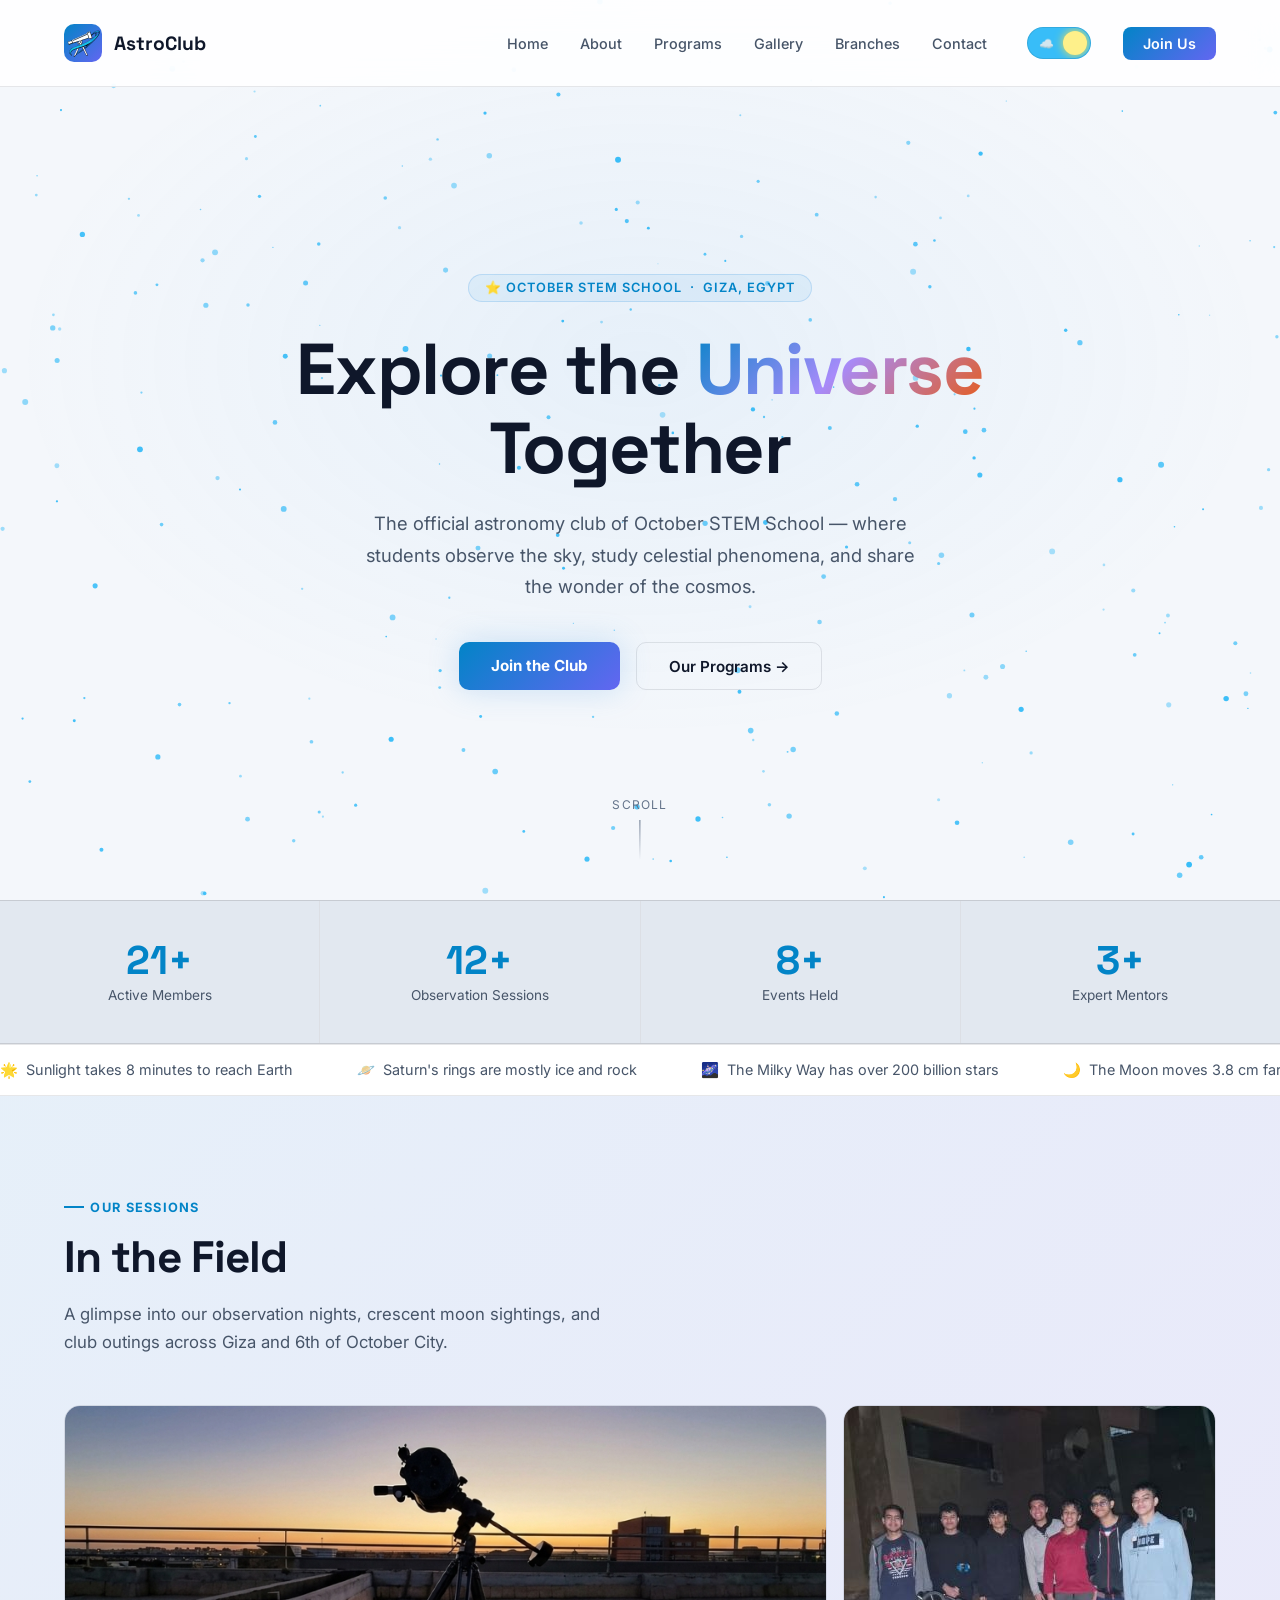
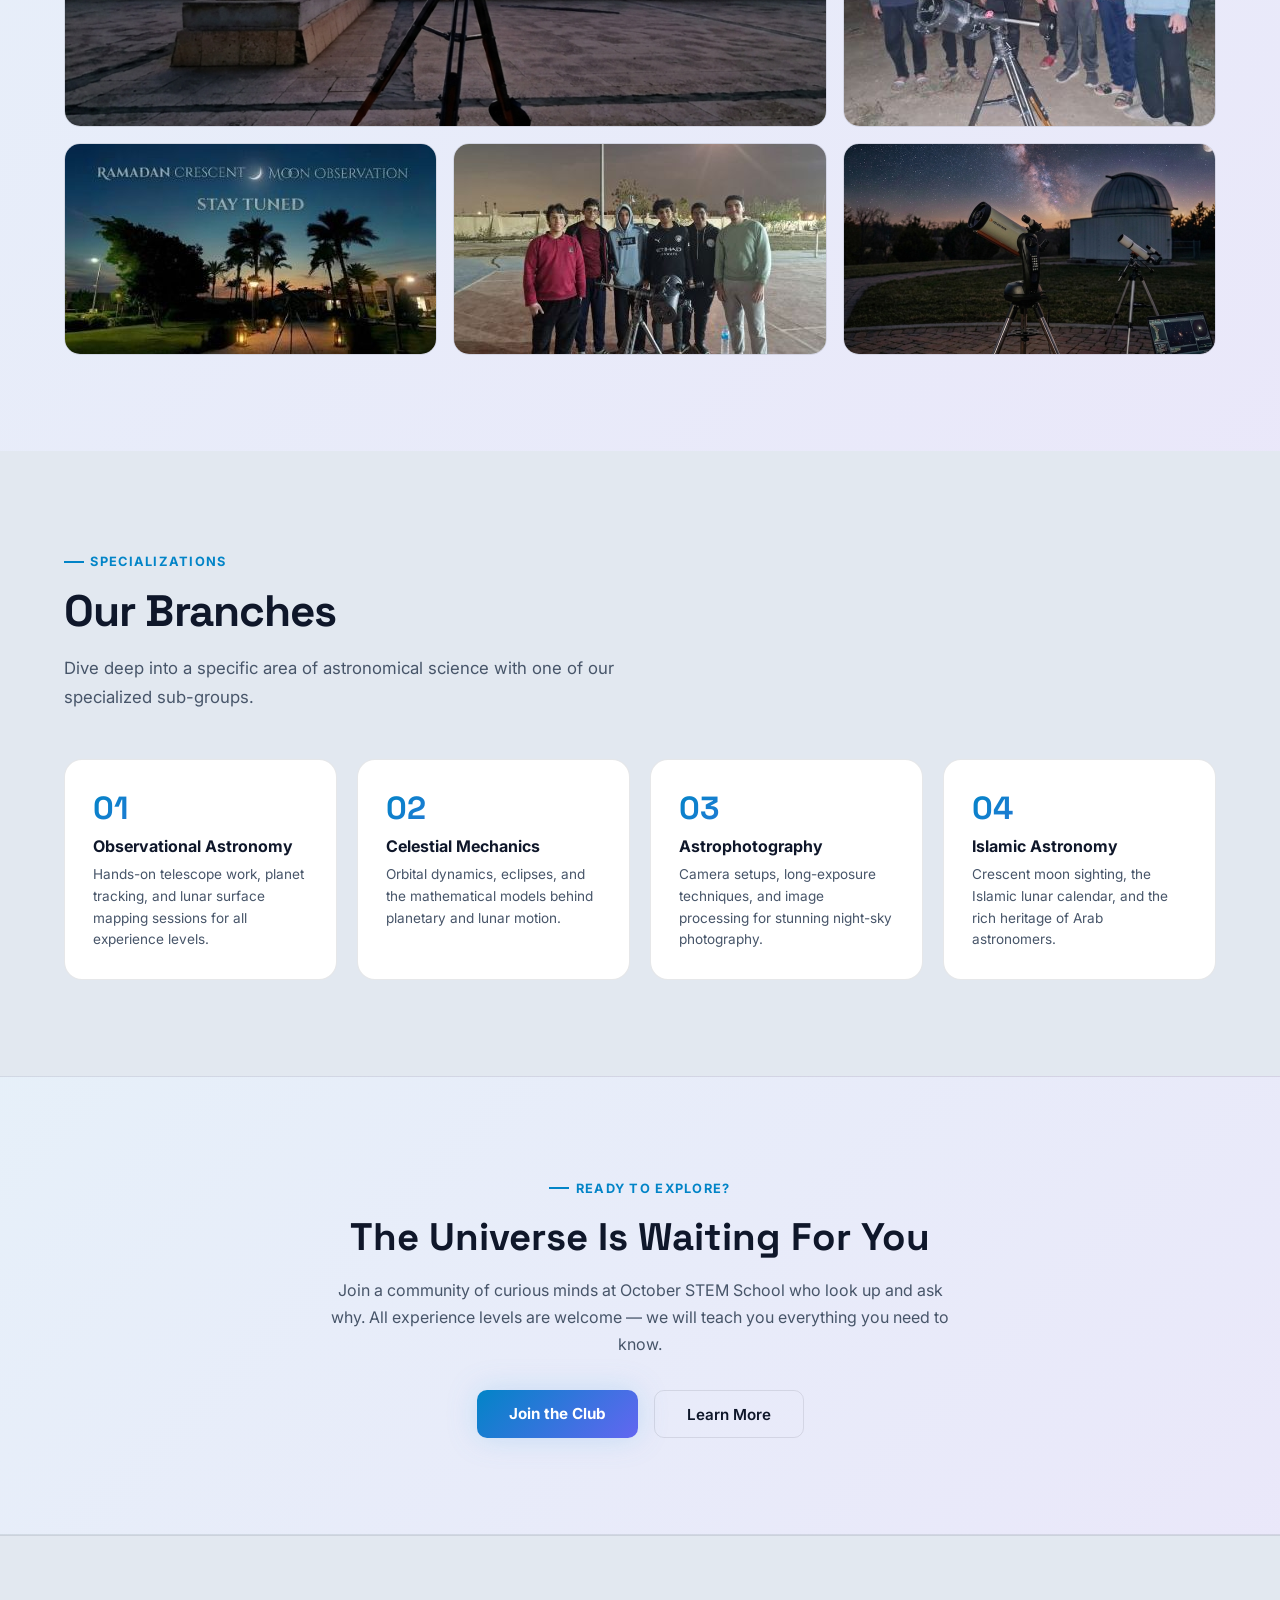
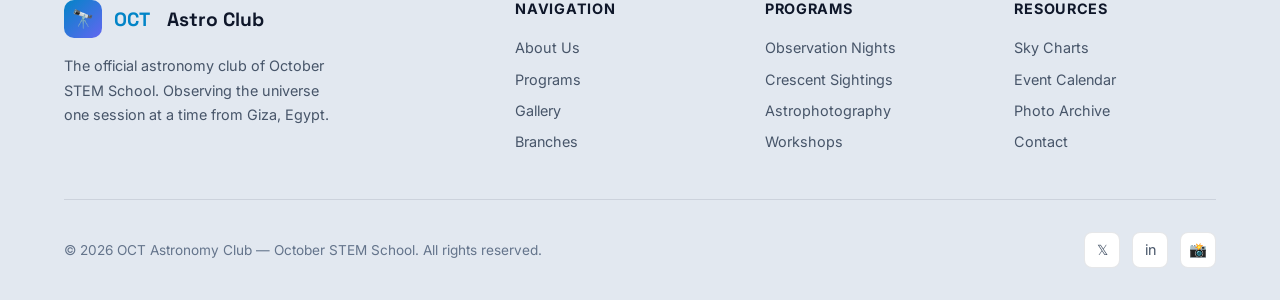
==== index.html @ c8da8f0e "Update index.html" ====
<!doctype html>
<html lang="en">
  <head>
    <link rel="stylesheet" href="css/style.css" />

    <script src="js/theme.js"></script>

    <meta charset="UTF-8" />
    <meta name="viewport" content="width=device-width, initial-scale=1.0" />
    <meta
      name="description"
      content="OCT Astronomy Club – October STEM School"
    />
    <title>OCT Astronomy Club – Home</title>
    <link
      href="https://fonts.googleapis.com/css2?family=Inter:wght@300;400;500;600;700;800;900&family=Space+Grotesk:wght@400;500;600;700&display=swap"
      rel="stylesheet"
    />

    <link rel="stylesheet" href="css/style.css" />
  </head>
  <body>
    <canvas id="stars-bg"></canvas>

    <div id="navbar-placeholder"></div>

    <section class="hero">
      <div class="hero-content">
        <div class="hero-badge">
          ⭐ October STEM School &nbsp;·&nbsp; Giza, Egypt
        </div>
        <h1>
          Explore the <span class="gradient">Universe</span><br />Together
        </h1>
        <p>
          The official astronomy club of October STEM School — where students
          observe the sky, study celestial phenomena, and share the wonder of
          the cosmos.
        </p>
        <div class="hero-btns">
          <a href="contact.html" class="btn-primary">Join the Club</a>
          <a href="" class="btn-secondary">Our Programs →</a>
        </div>
      </div>
      <div class="hero-scroll">Scroll</div>
    </section>

    <div class="stats">
      <div class="stat">
        <div class="stat-num" id="s1">0+</div>
        <div class="stat-label">Active Members</div>
      </div>
      <div class="stat">
        <div class="stat-num" id="s2">0+</div>
        <div class="stat-label">Observation Sessions</div>
      </div>
      <div class="stat">
        <div class="stat-num" id="s3">0+</div>
        <div class="stat-label">Events Held</div>
      </div>
      <div class="stat">
        <div class="stat-num" id="s4">0+</div>
        <div class="stat-label">Expert Mentors</div>
      </div>
    </div>

    <div class="ticker-wrap">
      <div class="ticker-inner">
        <div class="ticker-item">
          <span>🌟</span>Sunlight takes 8 minutes to reach Earth
        </div>
        <div class="ticker-item">
          <span>🪐</span>Saturn's rings are mostly ice and rock
        </div>
        <div class="ticker-item">
          <span>🌌</span>The Milky Way has over 200 billion stars
        </div>
        <div class="ticker-item">
          <span>🌙</span>The Moon moves 3.8 cm farther away each year
        </div>
        <div class="ticker-item">
          <span>⭐</span>A neutron star can spin 600 times per second
        </div>
        <div class="ticker-item">
          <span>🔭</span>The observable universe spans 93 billion light-years
        </div>
        <div class="ticker-item">
          <span>☀️</span>The Sun is 99.86% of the solar system's mass
        </div>
        <div class="ticker-item">
          <span>🌟</span>Sunlight takes 8 minutes to reach Earth
        </div>
        <div class="ticker-item">
          <span>🪐</span>Saturn's rings are mostly ice and rock
        </div>
        <div class="ticker-item">
          <span>🌌</span>The Milky Way has over 200 billion stars
        </div>
        <div class="ticker-item">
          <span>🌙</span>The Moon moves 3.8 cm farther away each year
        </div>
        <div class="ticker-item">
          <span>⭐</span>A neutron star can spin 600 times per second
        </div>
        <div class="ticker-item">
          <span>🔭</span>The observable universe spans 93 billion light-years
        </div>
        <div class="ticker-item">
          <span>☀️</span>The Sun is 99.86% of the solar system's mass
        </div>
      </div>
    </div>

    <section id="gallery">
      <div style="max-width: 1200px; margin: 0 auto 3rem">
        <div class="section-tag">Our Sessions</div>
        <h2 class="section-title">In the Field</h2>
        <p class="section-subtitle">
          A glimpse into our observation nights, crescent moon sightings, and
          club outings across Giza and 6th of October City.
        </p>
      </div>
      <div class="gallery-grid">
        <div class="gallery-item">
          <div
            class="g-img"
            style="background: linear-gradient(135deg, #0a1528, #111e33)"
          >
            <img src="images/sunset.png" alt="" />
          </div>
          <div class="g-overlay">
            <span>📍 Rooftop Observation Session at Sunset</span>
          </div>
        </div>
        <div class="gallery-item">
          <div
            class="g-img"
            style="background: linear-gradient(135deg, #111e33, #1a0a2e)"
          >
            <img src="images/Field session.jpg" alt="" />
          </div>
          <div class="g-overlay">
            <span>📍 Open-Field Telescope Session</span>
          </div>
        </div>
        <div class="gallery-item">
          <div
            class="g-img"
            style="background: linear-gradient(135deg, #0a1528, #0d2044)"
          >
            <img src="images/ramadan.jpg" alt="" />
          </div>
          <div class="g-overlay">
            <span>🌙 Ramadan Crescent Moon Sighting</span>
          </div>
        </div>
        <div class="gallery-item">
          <div
            class="g-img"
            style="background: linear-gradient(135deg, #111e33, #0a1528)"
          >
            <img src="images/Astro session.jpg" alt="" />
          </div>
          <div class="g-overlay">
            <span>👥 Club Members Night Session</span>
          </div>
        </div>
        <div class="gallery-item">
          <div
            class="g-img"
            style="background: linear-gradient(135deg, #1a0a2e, #0a1528)"
          >
            <img src="images/stargazing.png" alt="" />
          </div>
          <div class="g-overlay"><span>⭐ Late Night Stargazing</span></div>
        </div>
      </div>
    </section>

    <section id="branches" class="branches-bg">
      <div style="max-width: 1200px; margin: 0 auto 0">
        <div class="section-tag">Specializations</div>
        <h2 class="section-title">Our Branches</h2>
        <p class="section-subtitle">
          Dive deep into a specific area of astronomical science with one of our
          specialized sub-groups.
        </p>
      </div>
      <div class="branches-grid">
        <div class="branch-card">
          <div class="branch-num">01</div>
          <h3>Observational Astronomy</h3>
          <p>
            Hands-on telescope work, planet tracking, and lunar surface mapping
            sessions for all experience levels.
          </p>
        </div>
        <div class="branch-card">
          <div class="branch-num">02</div>
          <h3>Celestial Mechanics</h3>
          <p>
            Orbital dynamics, eclipses, and the mathematical models behind
            planetary and lunar motion.
          </p>
        </div>
        <div class="branch-card">
          <div class="branch-num">03</div>
          <h3>Astrophotography</h3>
          <p>
            Camera setups, long-exposure techniques, and image processing for
            stunning night-sky photography.
          </p>
        </div>
        <div class="branch-card">
          <div class="branch-num">04</div>
          <h3>Islamic Astronomy</h3>
          <p>
            Crescent moon sighting, the Islamic lunar calendar, and the rich
            heritage of Arab astronomers.
          </p>
        </div>
      </div>
    </section>

    <section class="cta-section">
      <div class="cta-inner">
        <div class="section-tag" style="justify-content: center">
          Ready to Explore?
        </div>
        <h2>The Universe Is Waiting For You</h2>
        <p>
          Join a community of curious minds at October STEM School who look up
          and ask why. All experience levels are welcome — we will teach you
          everything you need to know.
        </p>
        <div class="cta-btns">
          <a href="contact.html" class="btn-primary">Join the Club</a>
          <a href="about.html" class="btn-secondary">Learn More</a>
        </div>
      </div>
    </section>

    <div id="footer-placeholder"></div>

    <script src="js/components.js"></script>
    <script src="js/main.js"></script>
  </body>
</html>
---- css/style.css ----
/* --- THEME VARIABLES --- */
:root {
  --bg: #050a14;
  --bg2: #080f1e;
  --surface: #0d1829;
  --surface2: #111e33;
  --border: rgba(99, 179, 237, 0.12);
  --accent: #4fa3e8;
  --accent2: #7c3aed;
  --accent3: #f59e0b;
  --text: #e2e8f0;
  --text-muted: #8aadcc;
  --text-dim: #4a6fa5;
  --glow: rgba(79, 163, 232, 0.15);

  /* Added these two missing variables */
  --nav-bg: rgba(5, 10, 20, 0.8);
  --star-color: 200, 220, 255;
}

[data-theme="light"] {
  --bg: #f4f7fb;
  --bg2: #e2e8f0;
  --surface: #ffffff;
  --surface2: #f8fafc;
  --border: rgba(15, 23, 42, 0.1);

  --accent: #0284c7;
  --accent2: #6366f1;
  --accent3: #ea580c;

  --text: #0f172a;
  --text-muted: #475569;
  --text-dim: #64748b;
  --glow: rgba(2, 132, 199, 0.12);

  /* Light mode nav background and glowing blue particles */
  --nav-bg: rgba(255, 255, 255, 0.85);
  --star-color: 56, 189, 248;
}

/* Ensure smooth transitions */
body,
nav,
footer,
.stat,
.program-card,
.branch-card,
.ticker-wrap,
.contact-form,
input,
textarea,
select {
  transition:
    background-color 0.3s ease,
    border-color 0.3s ease,
    color 0.3s ease,
    box-shadow 0.3s ease;
}

/* Fix the navbar to use the new variable */

body,
nav,
footer,
.stat,
.program-card,
.branch-card,
.ticker-wrap,
.contact-form,
input,
textarea,
select {
  transition:
    background-color 0.3s ease,
    border-color 0.3s ease,
    color 0.3s ease,
    box-shadow 0.3s ease;
}
*,
*::before,
*::after {
  box-sizing: border-box;
  margin: 0;
  padding: 0;
}
html {
  scroll-behavior: smooth;
}
body {
  font-family: "Inter", sans-serif;
  background: var(--bg);
  color: var(--text);
  overflow-x: hidden;
}
#stars-bg {
  position: fixed;
  inset: 0;
  z-index: 0;
  pointer-events: none;
}
/* --- NAVBAR --- */
nav {
  position: fixed;
  top: 0;
  left: 0;
  right: 0;
  z-index: 100;
  display: flex;
  align-items: center;
  justify-content: space-between;
  /* Larger initial padding */
  padding: 1.5rem 5%;
  background: var(--nav-bg);
  backdrop-filter: blur(20px);
  border-bottom: 1px solid var(--border);
  /* Smooth transition for the shrinking effect */
  transition:
    padding 0.4s cubic-bezier(0.4, 0, 0.2, 1),
    background-color 0.4s ease,
    border-color 0.4s ease;
}

/* The state when user scrolls down */
nav.nav-scrolled {
  /* Smaller padding */
  padding: 0.6rem 5%;
  /* Optional: Adds a slight shadow to separate it from content */
  box-shadow: 0 4px 20px rgba(0, 0, 0, 0.05);
}

/* Add a transition to the logo so it scales smoothly too */
nav .logo {
  transition: transform 0.4s ease;
  transform-origin: left center;
}

/* Shrink the logo slightly when scrolled */
nav.nav-scrolled .logo {
  transform: scale(0.9);
}
.logo {
  display: flex;
  align-items: center;
  gap: 0.75rem;
  font-family: "Space Grotesk", sans-serif;
  font-size: 1.2rem;
  font-weight: 700;
  color: var(--text);
  text-decoration: none;
}
.logo-icon {
  width: 38px;
  height: 38px;
  background: linear-gradient(135deg, var(--accent), var(--accent2));
  border-radius: 10px;
  display: flex;
  align-items: center;
  justify-content: center;
  font-size: 1.1rem;
}
.logo em {
  color: var(--accent);
  font-style: normal;
}
.nav-links {
  display: flex;
  align-items: center;
  gap: 2rem;
  list-style: none;
}
.nav-links a {
  color: var(--text-muted);
  text-decoration: none;
  font-size: 0.9rem;
  font-weight: 500;
  transition: color 0.2s;
}
.nav-links a:hover {
  color: var(--accent);
}
.nav-cta {
  background: linear-gradient(135deg, var(--accent), var(--accent2));
  color: #fff !important;
  padding: 0.5rem 1.25rem;
  border-radius: 8px;
  font-weight: 600 !important;
}
.hero {
  position: relative;
  z-index: 1;
  min-height: 100vh;
  display: flex;
  align-items: center;
  justify-content: center;
  text-align: center;
  padding: 8rem 5% 4rem;
  overflow: hidden;
}
.hero::before {
  content: "";
  position: absolute;
  inset: 0;
  background: radial-gradient(
    ellipse 70% 60% at 50% 40%,
    rgba(79, 163, 232, 0.08) 0%,
    transparent 70%
  );
  pointer-events: none;
}
.hero-content {
  max-width: 820px;
  position: relative;
  z-index: 2;
}
.hero-badge {
  display: inline-flex;
  align-items: center;
  gap: 0.5rem;
  background: rgba(79, 163, 232, 0.1);
  border: 1px solid rgba(79, 163, 232, 0.25);
  color: var(--accent);
  border-radius: 100px;
  padding: 0.35rem 1rem;
  font-size: 0.8rem;
  font-weight: 600;
  letter-spacing: 0.08em;
  text-transform: uppercase;
  margin-bottom: 1.75rem;
}
.hero h1 {
  font-family: "Space Grotesk", sans-serif;
  font-size: clamp(2.4rem, 6vw, 4.5rem);
  font-weight: 800;
  line-height: 1.1;
  letter-spacing: -0.02em;
  margin-bottom: 1.25rem;
}
.hero h1 .gradient {
  background: linear-gradient(135deg, var(--accent), #a78bfa, var(--accent3));
  -webkit-background-clip: text;
  -webkit-text-fill-color: transparent;
  background-clip: text;
}
.hero p {
  color: var(--text-muted);
  font-size: 1.15rem;
  line-height: 1.7;
  max-width: 580px;
  margin: 0 auto 2.5rem;
}
.hero-btns {
  display: flex;
  gap: 1rem;
  justify-content: center;
  flex-wrap: wrap;
}
.btn-primary {
  background: linear-gradient(135deg, var(--accent), var(--accent2));
  color: #fff;
  padding: 0.85rem 2rem;
  border-radius: 10px;
  font-weight: 700;
  font-size: 0.95rem;
  text-decoration: none;
  border: none;
  cursor: pointer;
  transition:
    transform 0.2s,
    box-shadow 0.2s;
  box-shadow: 0 0 30px rgba(79, 163, 232, 0.25);
}
.btn-primary:hover {
  transform: translateY(-2px);
  box-shadow: 0 0 40px rgba(79, 163, 232, 0.4);
}
.btn-secondary {
  background: transparent;
  border: 1px solid var(--border);
  color: var(--text);
  padding: 0.85rem 2rem;
  border-radius: 10px;
  font-weight: 600;
  font-size: 0.95rem;
  text-decoration: none;
  transition:
    border-color 0.2s,
    background 0.2s;
}
.btn-secondary:hover {
  border-color: var(--accent);
  background: var(--glow);
}
.hero-scroll {
  position: absolute;
  bottom: 2.5rem;
  left: 50%;
  transform: translateX(-50%);
  display: flex;
  flex-direction: column;
  align-items: center;
  gap: 0.5rem;
  color: var(--text-dim);
  font-size: 0.75rem;
  letter-spacing: 0.1em;
  text-transform: uppercase;
  animation: bounce 2s infinite;
}
.hero-scroll::after {
  content: "";
  display: block;
  width: 1px;
  height: 40px;
  background: linear-gradient(to bottom, var(--text-dim), transparent);
}
@keyframes bounce {
  0%,
  100% {
    transform: translateX(-50%) translateY(0);
  }
  50% {
    transform: translateX(-50%) translateY(6px);
  }
}
.stats {
  position: relative;
  z-index: 1;
  display: grid;
  grid-template-columns: repeat(4, 1fr);
  gap: 1px;
  background: var(--border);
  border-top: 1px solid var(--border);
  border-bottom: 1px solid var(--border);
}
.stat {
  background: var(--bg2);
  padding: 2.5rem 2rem;
  text-align: center;
}
.stat-num {
  font-family: "Space Grotesk", sans-serif;
  font-size: 2.5rem;
  font-weight: 800;
  color: var(--accent);
  line-height: 1;
}
.stat-label {
  color: var(--text-muted);
  font-size: 0.85rem;
  margin-top: 0.4rem;
}
section {
  position: relative;
  z-index: 1;
  padding: 6rem 5%;
}
.section-tag {
  display: inline-flex;
  align-items: center;
  gap: 0.4rem;
  color: var(--accent);
  font-size: 0.8rem;
  font-weight: 700;
  letter-spacing: 0.1em;
  text-transform: uppercase;
  margin-bottom: 1rem;
}
.section-tag::before {
  content: "";
  display: block;
  width: 20px;
  height: 2px;
  background: var(--accent);
}
h2.section-title {
  font-family: "Space Grotesk", sans-serif;
  font-size: clamp(1.8rem, 3.5vw, 2.75rem);
  font-weight: 800;
  letter-spacing: -0.02em;
  line-height: 1.2;
  margin-bottom: 1rem;
}
.section-subtitle {
  color: var(--text-muted);
  font-size: 1.05rem;
  line-height: 1.7;
  max-width: 560px;
}
.about-grid {
  display: grid;
  grid-template-columns: 1fr 1fr;
  gap: 4rem;
  align-items: center;
  max-width: 1200px;
  margin: 3rem auto 0;
}
.about-imgs {
  display: grid;
  grid-template-columns: 1fr 1fr;
  gap: 1rem;
}
.aimg {
  border-radius: 16px;
  overflow: hidden;
  border: 1px solid var(--border);
  display: flex;
  align-items: center;
  justify-content: center;
  flex-direction: column;
  gap: 0.75rem;
  background: var(--surface);
}
.aimg.tall {
  grid-column: 1/3;
  height: 220px;
}
.aimg.short {
  height: 150px;
}
.aimg span {
  font-size: 2.5rem;
}
.aimg p {
  color: var(--accent);
  font-size: 0.75rem;
  font-weight: 700;
  letter-spacing: 0.08em;
  text-transform: uppercase;
}
.about-text p {
  color: var(--text-muted);
  line-height: 1.8;
  margin-bottom: 1.5rem;
  font-size: 1rem;
}
.feature-list {
  list-style: none;
  display: flex;
  flex-direction: column;
  gap: 0.85rem;
  margin-bottom: 2rem;
}
.feature-list li {
  display: flex;
  align-items: flex-start;
  gap: 0.75rem;
  color: var(--text);
  font-size: 0.95rem;
}
.feature-list li::before {
  content: "✦";
  color: var(--accent);
  font-size: 0.7rem;
  margin-top: 0.3rem;
  flex-shrink: 0;
}
.programs-bg {
  background: var(--bg2);
}
.programs-grid {
  display: grid;
  grid-template-columns: repeat(3, 1fr);
  gap: 1.5rem;
  max-width: 1200px;
  margin: 3rem auto 0;
}
.program-card {
  background: var(--surface);
  border: 1px solid var(--border);
  border-radius: 20px;
  padding: 2rem;
  position: relative;
  overflow: hidden;
  transition:
    transform 0.25s,
    box-shadow 0.25s,
    border-color 0.25s;
}
.program-card::before {
  content: "";
  position: absolute;
  top: 0;
  left: 0;
  right: 0;
  height: 3px;
  background: var(--card-accent, linear-gradient(90deg, #4fa3e8, #7c3aed));
}
.program-card:hover {
  transform: translateY(-6px);
  box-shadow: 0 20px 60px rgba(0, 0, 0, 0.4);
  border-color: rgba(79, 163, 232, 0.3);
}
.program-icon {
  width: 52px;
  height: 52px;
  border-radius: 14px;
  background: var(--icon-bg, rgba(79, 163, 232, 0.1));
  display: flex;
  align-items: center;
  justify-content: center;
  font-size: 1.5rem;
  margin-bottom: 1.5rem;
}
.program-card h3 {
  font-family: "Space Grotesk", sans-serif;
  font-size: 1.2rem;
  font-weight: 700;
  margin-bottom: 0.75rem;
}
.program-card p {
  color: var(--text-muted);
  font-size: 0.9rem;
  line-height: 1.7;
  margin-bottom: 1.5rem;
}
.program-tags {
  display: flex;
  flex-wrap: wrap;
  gap: 0.5rem;
}
.tag {
  background: rgba(79, 163, 232, 0.08);
  border: 1px solid rgba(79, 163, 232, 0.15);
  color: var(--accent);
  padding: 0.25rem 0.7rem;
  border-radius: 100px;
  font-size: 0.75rem;
  font-weight: 600;
}
.ticker-wrap {
  background: var(--surface);
  border-top: 1px solid var(--border);
  border-bottom: 1px solid var(--border);
  padding: 1rem 0;
  overflow: hidden;
  position: relative;
  z-index: 1;
}
.ticker-inner {
  display: flex;
  gap: 4rem;
  white-space: nowrap;
  animation: ticker 35s linear infinite;
}
.ticker-item {
  color: var(--text-muted);
  font-size: 0.9rem;
}
.ticker-item span {
  color: var(--accent);
  font-weight: 600;
  margin-right: 0.5rem;
}
@keyframes ticker {
  from {
    transform: translateX(0);
  }
  to {
    transform: translateX(-50%);
  }
}
#gallery {
  background: linear-gradient(
    135deg,
    rgba(79, 163, 232, 0.08),
    rgba(124, 58, 237, 0.08)
  );
}
.gallery-grid {
  display: grid;
  grid-template-columns: repeat(3, 1fr);
  gap: 1rem;
  max-width: 1200px;
  margin: 0 auto;
}
.gallery-item {
  border-radius: 16px;
  overflow: hidden;
  position: relative;
  border: 1px solid var(--border);
  cursor: pointer;
  transition:
    transform 0.25s,
    box-shadow 0.25s;
}
.gallery-item:hover {
  transform: translateY(-4px);
  box-shadow: 0 15px 50px rgba(0, 0, 0, 0.5);
}
.g-img {
  width: 100%;
  display: flex;
  align-items: center;
  justify-content: center;
  flex-direction: column;
  gap: 0.75rem;
  background: var(--surface);
}
.gallery-item:nth-child(1) .g-img {
  height: 320px;
}
.gallery-item:nth-child(1) {
  grid-column: 1/3;
}
.gallery-item:nth-child(2) .g-img {
  height: 320px;
}
.gallery-item:nth-child(3) .g-img,
.gallery-item:nth-child(4) .g-img,
.gallery-item:nth-child(5) .g-img {
  height: 210px;
}
.g-img span {
  font-size: 3rem;
}
.g-img p {
  color: var(--accent);
  font-size: 0.75rem;
  font-weight: 700;
  letter-spacing: 0.08em;
  text-transform: uppercase;
}
.g-overlay {
  position: absolute;
  inset: 0;
  background: linear-gradient(
    to top,
    rgba(5, 10, 20, 0.85) 0%,
    transparent 55%
  );
  opacity: 0;
  transition: opacity 0.3s;
  display: flex;
  align-items: flex-end;
  padding: 1.5rem;
}
.gallery-item:hover .g-overlay {
  opacity: 1;
}
.g-overlay span {
  color: #fff;
  font-weight: 600;
  font-size: 0.9rem;
}
.branches-bg {
  background: var(--bg2);
}
.branches-grid {
  display: grid;
  grid-template-columns: repeat(4, 1fr);
  gap: 1.25rem;
  max-width: 1200px;
  margin: 3rem auto 0;
}
.branch-card {
  background: var(--surface);
  border: 1px solid var(--border);
  border-radius: 18px;
  padding: 1.75rem;
  transition:
    transform 0.25s,
    border-color 0.25s;
  cursor: pointer;
}
.branch-card:hover {
  transform: translateY(-4px);
  border-color: var(--accent);
}
.branch-num {
  font-family: "Space Grotesk", sans-serif;
  font-size: 2rem;
  font-weight: 800;
  background: linear-gradient(135deg, var(--accent), var(--accent2));
  -webkit-background-clip: text;
  -webkit-text-fill-color: transparent;
  background-clip: text;
  margin-bottom: 0.5rem;
}
.branch-card h3 {
  font-size: 1rem;
  font-weight: 700;
  margin-bottom: 0.5rem;
}
.branch-card p {
  color: var(--text-muted);
  font-size: 0.85rem;
  line-height: 1.6;
}
.cta-section {
  background: linear-gradient(
    135deg,
    rgba(79, 163, 232, 0.08),
    rgba(124, 58, 237, 0.08)
  );
  border-top: 1px solid var(--border);
  border-bottom: 1px solid var(--border);
  text-align: center;
}
.cta-inner {
  max-width: 640px;
  margin: 0 auto;
}
.cta-section h2 {
  font-family: "Space Grotesk", sans-serif;
  font-size: clamp(1.8rem, 3vw, 2.5rem);
  font-weight: 800;
  margin-bottom: 1rem;
}
.cta-section p {
  color: var(--text-muted);
  line-height: 1.7;
  margin-bottom: 2rem;
}
.cta-btns {
  display: flex;
  gap: 1rem;
  justify-content: center;
  flex-wrap: wrap;
}
.contact-grid {
  display: grid;
  grid-template-columns: 1fr 1fr;
  gap: 4rem;
  max-width: 1200px;
  margin: 3rem auto 0;
  align-items: start;
}
.contact-info h3 {
  font-family: "Space Grotesk", sans-serif;
  font-size: 1.4rem;
  font-weight: 700;
  margin-bottom: 1.5rem;
}
.contact-item {
  display: flex;
  align-items: flex-start;
  gap: 1rem;
  margin-bottom: 1.5rem;
}
.contact-icon {
  width: 44px;
  height: 44px;
  flex-shrink: 0;
  background: rgba(79, 163, 232, 0.1);
  border: 1px solid rgba(79, 163, 232, 0.2);
  border-radius: 12px;
  display: flex;
  align-items: center;
  justify-content: center;
  font-size: 1.1rem;
}
.contact-item p {
  color: var(--text-muted);
  font-size: 0.9rem;
  line-height: 1.6;
}
.contact-item strong {
  color: var(--text);
  display: block;
  margin-bottom: 0.2rem;
}
.contact-form {
  background: var(--surface);
  border: 1px solid var(--border);
  border-radius: 20px;
  padding: 2.5rem;
}
.form-group {
  margin-bottom: 1.25rem;
}
.form-group label {
  display: block;
  font-size: 0.85rem;
  font-weight: 600;
  color: var(--text-muted);
  margin-bottom: 0.5rem;
}
.form-group input,
.form-group textarea,
.form-group select {
  width: 100%;
  background: var(--bg2);
  border: 1px solid var(--border);
  border-radius: 10px;
  padding: 0.75rem 1rem;
  color: var(--text);
  font-family: "Inter", sans-serif;
  font-size: 0.9rem;
  transition:
    border-color 0.2s,
    box-shadow 0.2s;
  outline: none;
}
.form-group input:focus,
.form-group textarea:focus,
.form-group select:focus {
  border-color: var(--accent);
  box-shadow: 0 0 0 3px rgba(79, 163, 232, 0.1);
}
.form-group textarea {
  resize: vertical;
  min-height: 120px;
}
.form-row {
  display: grid;
  grid-template-columns: 1fr 1fr;
  gap: 1rem;
}
footer {
  background: var(--bg2);
  border-top: 1px solid var(--border);
  padding: 4rem 5% 2rem;
  position: relative;
  z-index: 1;
}
.footer-grid {
  display: grid;
  grid-template-columns: 2fr 1fr 1fr 1fr;
  gap: 3rem;
  max-width: 1200px;
  margin: 0 auto 3rem;
}
.footer-brand p {
  color: var(--text-muted);
  font-size: 0.9rem;
  line-height: 1.7;
  margin-top: 1rem;
  max-width: 280px;
}
.footer-col h4 {
  font-weight: 700;
  font-size: 0.9rem;
  letter-spacing: 0.05em;
  text-transform: uppercase;
  margin-bottom: 1.25rem;
  color: var(--text);
}
.footer-col ul {
  list-style: none;
  display: flex;
  flex-direction: column;
  gap: 0.7rem;
}
.footer-col ul a {
  color: var(--text-muted);
  text-decoration: none;
  font-size: 0.9rem;
  transition: color 0.2s;
}
.footer-col ul a:hover {
  color: var(--accent);
}
.footer-bottom {
  max-width: 1200px;
  margin: 0 auto;
  border-top: 1px solid var(--border);
  padding-top: 2rem;
  display: flex;
  justify-content: space-between;
  align-items: center;
  color: var(--text-dim);
  font-size: 0.85rem;
}
.social-links {
  display: flex;
  gap: 0.75rem;
}
.social-link {
  width: 36px;
  height: 36px;
  border-radius: 8px;
  background: var(--surface);
  border: 1px solid var(--border);
  display: flex;
  align-items: center;
  justify-content: center;
  font-size: 0.9rem;
  text-decoration: none;
  color: var(--text-muted);
  transition:
    border-color 0.2s,
    color 0.2s;
}
.social-link:hover {
  border-color: var(--accent);
  color: var(--accent);
}
@media (max-width: 1024px) {
  .programs-grid {
    grid-template-columns: 1fr 1fr;
  }
  .branches-grid {
    grid-template-columns: 1fr 1fr;
  }
  .footer-grid {
    grid-template-columns: 1fr 1fr;
  }
}
@media (max-width: 768px) {
  .stats {
    grid-template-columns: 1fr 1fr;
  }
  .about-grid {
    grid-template-columns: 1fr;
  }
  .programs-grid {
    grid-template-columns: 1fr;
  }
  .gallery-item:nth-child(1) {
    grid-column: 1;
  }
  .gallery-grid {
    grid-template-columns: 1fr 1fr;
  }
  .branches-grid {
    grid-template-columns: 1fr 1fr;
  }
  .contact-grid {
    grid-template-columns: 1fr;
  }
  .footer-grid {
    grid-template-columns: 1fr;
  }
  .footer-bottom {
    flex-direction: column;
    gap: 1rem;
  }
  .nav-links {
    display: none;
  }
}
/* --- ASTRONOMY THEME SLIDER --- */
.astro-switch {
  position: relative;
  display: inline-block;
  width: 64px;
  height: 32px;
  margin-left: 0.5rem;
}

/* Hide the default checkbox */
.astro-switch input {
  opacity: 0;
  width: 0;
  height: 0;
}

/* The track (Night Sky by default) */
.astro-slider {
  position: absolute;
  cursor: pointer;
  top: 0;
  left: 0;
  right: 0;
  bottom: 0;
  background-color: #0f172a;
  transition: 0.4s cubic-bezier(0.4, 0, 0.2, 1);
  border-radius: 32px;
  border: 1px solid rgba(255, 255, 255, 0.15);
  overflow: hidden;
}

/* The background icons (Stars for night) */
.astro-slider::after {
  content: "✨";
  position: absolute;
  right: 8px;
  top: 50%;
  transform: translateY(-50%);
  font-size: 14px;
  transition: 0.4s;
}

/* The thumb (Crescent Moon by default) */
.astro-slider::before {
  position: absolute;
  content: "";
  height: 24px;
  width: 24px;
  left: 3px;
  bottom: 3px;
  background-color: #e2e8f0;
  transition: 0.4s cubic-bezier(0.4, 0, 0.2, 1);
  border-radius: 50%;
  z-index: 2;
  /* This inset shadow creates the crescent moon effect */
  box-shadow: inset -4px -2px 0px 0px #94a3b8;
}

/* --- LIGHT MODE STATES --- */
/* The track (Day Sky) */
[data-theme="light"] .astro-slider {
  background-color: #38bdf8;
  border-color: rgba(0, 0, 0, 0.1);
}

/* The background icons (Cloud for day) */
[data-theme="light"] .astro-slider::after {
  content: "☁️";
  right: 36px; /* Moves the cloud to the left side */
  font-size: 12px;
  opacity: 0.9;
}

/* The thumb (Sun) */
[data-theme="light"] .astro-slider::before {
  transform: translateX(32px); /* Slide to the right */
  background-color: #fef08a; /* Turn yellow */
  /* Remove the crescent shadow and add a glowing sun effect */
  box-shadow:
    0 0 10px #fde047,
    inset 0 0 0 0 transparent;
}
---- css/style.css ----
/* --- THEME VARIABLES --- */
:root {
  --bg: #050a14;
  --bg2: #080f1e;
  --surface: #0d1829;
  --surface2: #111e33;
  --border: rgba(99, 179, 237, 0.12);
  --accent: #4fa3e8;
  --accent2: #7c3aed;
  --accent3: #f59e0b;
  --text: #e2e8f0;
  --text-muted: #8aadcc;
  --text-dim: #4a6fa5;
  --glow: rgba(79, 163, 232, 0.15);

  /* Added these two missing variables */
  --nav-bg: rgba(5, 10, 20, 0.8);
  --star-color: 200, 220, 255;
}

[data-theme="light"] {
  --bg: #f4f7fb;
  --bg2: #e2e8f0;
  --surface: #ffffff;
  --surface2: #f8fafc;
  --border: rgba(15, 23, 42, 0.1);

  --accent: #0284c7;
  --accent2: #6366f1;
  --accent3: #ea580c;

  --text: #0f172a;
  --text-muted: #475569;
  --text-dim: #64748b;
  --glow: rgba(2, 132, 199, 0.12);

  /* Light mode nav background and glowing blue particles */
  --nav-bg: rgba(255, 255, 255, 0.85);
  --star-color: 56, 189, 248;
}

/* Ensure smooth transitions */
body,
nav,
footer,
.stat,
.program-card,
.branch-card,
.ticker-wrap,
.contact-form,
input,
textarea,
select {
  transition:
    background-color 0.3s ease,
    border-color 0.3s ease,
    color 0.3s ease,
    box-shadow 0.3s ease;
}

/* Fix the navbar to use the new variable */

body,
nav,
footer,
.stat,
.program-card,
.branch-card,
.ticker-wrap,
.contact-form,
input,
textarea,
select {
  transition:
    background-color 0.3s ease,
    border-color 0.3s ease,
    color 0.3s ease,
    box-shadow 0.3s ease;
}
*,
*::before,
*::after {
  box-sizing: border-box;
  margin: 0;
  padding: 0;
}
html {
  scroll-behavior: smooth;
}
body {
  font-family: "Inter", sans-serif;
  background: var(--bg);
  color: var(--text);
  overflow-x: hidden;
}
#stars-bg {
  position: fixed;
  inset: 0;
  z-index: 0;
  pointer-events: none;
}
/* --- NAVBAR --- */
nav {
  position: fixed;
  top: 0;
  left: 0;
  right: 0;
  z-index: 100;
  display: flex;
  align-items: center;
  justify-content: space-between;
  /* Larger initial padding */
  padding: 1.5rem 5%;
  background: var(--nav-bg);
  backdrop-filter: blur(20px);
  border-bottom: 1px solid var(--border);
  /* Smooth transition for the shrinking effect */
  transition:
    padding 0.4s cubic-bezier(0.4, 0, 0.2, 1),
    background-color 0.4s ease,
    border-color 0.4s ease;
}

/* The state when user scrolls down */
nav.nav-scrolled {
  /* Smaller padding */
  padding: 0.6rem 5%;
  /* Optional: Adds a slight shadow to separate it from content */
  box-shadow: 0 4px 20px rgba(0, 0, 0, 0.05);
}

/* Add a transition to the logo so it scales smoothly too */
nav .logo {
  transition: transform 0.4s ease;
  transform-origin: left center;
}

/* Shrink the logo slightly when scrolled */
nav.nav-scrolled .logo {
  transform: scale(0.9);
}
.logo {
  display: flex;
  align-items: center;
  gap: 0.75rem;
  font-family: "Space Grotesk", sans-serif;
  font-size: 1.2rem;
  font-weight: 700;
  color: var(--text);
  text-decoration: none;
}
.logo-icon {
  width: 38px;
  height: 38px;
  background: linear-gradient(135deg, var(--accent), var(--accent2));
  border-radius: 10px;
  display: flex;
  align-items: center;
  justify-content: center;
  font-size: 1.1rem;
}
.logo em {
  color: var(--accent);
  font-style: normal;
}
.nav-links {
  display: flex;
  align-items: center;
  gap: 2rem;
  list-style: none;
}
.nav-links a {
  color: var(--text-muted);
  text-decoration: none;
  font-size: 0.9rem;
  font-weight: 500;
  transition: color 0.2s;
}
.nav-links a:hover {
  color: var(--accent);
}
.nav-cta {
  background: linear-gradient(135deg, var(--accent), var(--accent2));
  color: #fff !important;
  padding: 0.5rem 1.25rem;
  border-radius: 8px;
  font-weight: 600 !important;
}
.hero {
  position: relative;
  z-index: 1;
  min-height: 100vh;
  display: flex;
  align-items: center;
  justify-content: center;
  text-align: center;
  padding: 8rem 5% 4rem;
  overflow: hidden;
}
.hero::before {
  content: "";
  position: absolute;
  inset: 0;
  background: radial-gradient(
    ellipse 70% 60% at 50% 40%,
    rgba(79, 163, 232, 0.08) 0%,
    transparent 70%
  );
  pointer-events: none;
}
.hero-content {
  max-width: 820px;
  position: relative;
  z-index: 2;
}
.hero-badge {
  display: inline-flex;
  align-items: center;
  gap: 0.5rem;
  background: rgba(79, 163, 232, 0.1);
  border: 1px solid rgba(79, 163, 232, 0.25);
  color: var(--accent);
  border-radius: 100px;
  padding: 0.35rem 1rem;
  font-size: 0.8rem;
  font-weight: 600;
  letter-spacing: 0.08em;
  text-transform: uppercase;
  margin-bottom: 1.75rem;
}
.hero h1 {
  font-family: "Space Grotesk", sans-serif;
  font-size: clamp(2.4rem, 6vw, 4.5rem);
  font-weight: 800;
  line-height: 1.1;
  letter-spacing: -0.02em;
  margin-bottom: 1.25rem;
}
.hero h1 .gradient {
  background: linear-gradient(135deg, var(--accent), #a78bfa, var(--accent3));
  -webkit-background-clip: text;
  -webkit-text-fill-color: transparent;
  background-clip: text;
}
.hero p {
  color: var(--text-muted);
  font-size: 1.15rem;
  line-height: 1.7;
  max-width: 580px;
  margin: 0 auto 2.5rem;
}
.hero-btns {
  display: flex;
  gap: 1rem;
  justify-content: center;
  flex-wrap: wrap;
}
.btn-primary {
  background: linear-gradient(135deg, var(--accent), var(--accent2));
  color: #fff;
  padding: 0.85rem 2rem;
  border-radius: 10px;
  font-weight: 700;
  font-size: 0.95rem;
  text-decoration: none;
  border: none;
  cursor: pointer;
  transition:
    transform 0.2s,
    box-shadow 0.2s;
  box-shadow: 0 0 30px rgba(79, 163, 232, 0.25);
}
.btn-primary:hover {
  transform: translateY(-2px);
  box-shadow: 0 0 40px rgba(79, 163, 232, 0.4);
}
.btn-secondary {
  background: transparent;
  border: 1px solid var(--border);
  color: var(--text);
  padding: 0.85rem 2rem;
  border-radius: 10px;
  font-weight: 600;
  font-size: 0.95rem;
  text-decoration: none;
  transition:
    border-color 0.2s,
    background 0.2s;
}
.btn-secondary:hover {
  border-color: var(--accent);
  background: var(--glow);
}
.hero-scroll {
  position: absolute;
  bottom: 2.5rem;
  left: 50%;
  transform: translateX(-50%);
  display: flex;
  flex-direction: column;
  align-items: center;
  gap: 0.5rem;
  color: var(--text-dim);
  font-size: 0.75rem;
  letter-spacing: 0.1em;
  text-transform: uppercase;
  animation: bounce 2s infinite;
}
.hero-scroll::after {
  content: "";
  display: block;
  width: 1px;
  height: 40px;
  background: linear-gradient(to bottom, var(--text-dim), transparent);
}
@keyframes bounce {
  0%,
  100% {
    transform: translateX(-50%) translateY(0);
  }
  50% {
    transform: translateX(-50%) translateY(6px);
  }
}
.stats {
  position: relative;
  z-index: 1;
  display: grid;
  grid-template-columns: repeat(4, 1fr);
  gap: 1px;
  background: var(--border);
  border-top: 1px solid var(--border);
  border-bottom: 1px solid var(--border);
}
.stat {
  background: var(--bg2);
  padding: 2.5rem 2rem;
  text-align: center;
}
.stat-num {
  font-family: "Space Grotesk", sans-serif;
  font-size: 2.5rem;
  font-weight: 800;
  color: var(--accent);
  line-height: 1;
}
.stat-label {
  color: var(--text-muted);
  font-size: 0.85rem;
  margin-top: 0.4rem;
}
section {
  position: relative;
  z-index: 1;
  padding: 6rem 5%;
}
.section-tag {
  display: inline-flex;
  align-items: center;
  gap: 0.4rem;
  color: var(--accent);
  font-size: 0.8rem;
  font-weight: 700;
  letter-spacing: 0.1em;
  text-transform: uppercase;
  margin-bottom: 1rem;
}
.section-tag::before {
  content: "";
  display: block;
  width: 20px;
  height: 2px;
  background: var(--accent);
}
h2.section-title {
  font-family: "Space Grotesk", sans-serif;
  font-size: clamp(1.8rem, 3.5vw, 2.75rem);
  font-weight: 800;
  letter-spacing: -0.02em;
  line-height: 1.2;
  margin-bottom: 1rem;
}
.section-subtitle {
  color: var(--text-muted);
  font-size: 1.05rem;
  line-height: 1.7;
  max-width: 560px;
}
.about-grid {
  display: grid;
  grid-template-columns: 1fr 1fr;
  gap: 4rem;
  align-items: center;
  max-width: 1200px;
  margin: 3rem auto 0;
}
.about-imgs {
  display: grid;
  grid-template-columns: 1fr 1fr;
  gap: 1rem;
}
.aimg {
  border-radius: 16px;
  overflow: hidden;
  border: 1px solid var(--border);
  display: flex;
  align-items: center;
  justify-content: center;
  flex-direction: column;
  gap: 0.75rem;
  background: var(--surface);
}
.aimg.tall {
  grid-column: 1/3;
  height: 220px;
}
.aimg.short {
  height: 150px;
}
.aimg span {
  font-size: 2.5rem;
}
.aimg p {
  color: var(--accent);
  font-size: 0.75rem;
  font-weight: 700;
  letter-spacing: 0.08em;
  text-transform: uppercase;
}
.about-text p {
  color: var(--text-muted);
  line-height: 1.8;
  margin-bottom: 1.5rem;
  font-size: 1rem;
}
.feature-list {
  list-style: none;
  display: flex;
  flex-direction: column;
  gap: 0.85rem;
  margin-bottom: 2rem;
}
.feature-list li {
  display: flex;
  align-items: flex-start;
  gap: 0.75rem;
  color: var(--text);
  font-size: 0.95rem;
}
.feature-list li::before {
  content: "✦";
  color: var(--accent);
  font-size: 0.7rem;
  margin-top: 0.3rem;
  flex-shrink: 0;
}
.programs-bg {
  background: var(--bg2);
}
.programs-grid {
  display: grid;
  grid-template-columns: repeat(3, 1fr);
  gap: 1.5rem;
  max-width: 1200px;
  margin: 3rem auto 0;
}
.program-card {
  background: var(--surface);
  border: 1px solid var(--border);
  border-radius: 20px;
  padding: 2rem;
  position: relative;
  overflow: hidden;
  transition:
    transform 0.25s,
    box-shadow 0.25s,
    border-color 0.25s;
}
.program-card::before {
  content: "";
  position: absolute;
  top: 0;
  left: 0;
  right: 0;
  height: 3px;
  background: var(--card-accent, linear-gradient(90deg, #4fa3e8, #7c3aed));
}
.program-card:hover {
  transform: translateY(-6px);
  box-shadow: 0 20px 60px rgba(0, 0, 0, 0.4);
  border-color: rgba(79, 163, 232, 0.3);
}
.program-icon {
  width: 52px;
  height: 52px;
  border-radius: 14px;
  background: var(--icon-bg, rgba(79, 163, 232, 0.1));
  display: flex;
  align-items: center;
  justify-content: center;
  font-size: 1.5rem;
  margin-bottom: 1.5rem;
}
.program-card h3 {
  font-family: "Space Grotesk", sans-serif;
  font-size: 1.2rem;
  font-weight: 700;
  margin-bottom: 0.75rem;
}
.program-card p {
  color: var(--text-muted);
  font-size: 0.9rem;
  line-height: 1.7;
  margin-bottom: 1.5rem;
}
.program-tags {
  display: flex;
  flex-wrap: wrap;
  gap: 0.5rem;
}
.tag {
  background: rgba(79, 163, 232, 0.08);
  border: 1px solid rgba(79, 163, 232, 0.15);
  color: var(--accent);
  padding: 0.25rem 0.7rem;
  border-radius: 100px;
  font-size: 0.75rem;
  font-weight: 600;
}
.ticker-wrap {
  background: var(--surface);
  border-top: 1px solid var(--border);
  border-bottom: 1px solid var(--border);
  padding: 1rem 0;
  overflow: hidden;
  position: relative;
  z-index: 1;
}
.ticker-inner {
  display: flex;
  gap: 4rem;
  white-space: nowrap;
  animation: ticker 35s linear infinite;
}
.ticker-item {
  color: var(--text-muted);
  font-size: 0.9rem;
}
.ticker-item span {
  color: var(--accent);
  font-weight: 600;
  margin-right: 0.5rem;
}
@keyframes ticker {
  from {
    transform: translateX(0);
  }
  to {
    transform: translateX(-50%);
  }
}
#gallery {
  background: linear-gradient(
    135deg,
    rgba(79, 163, 232, 0.08),
    rgba(124, 58, 237, 0.08)
  );
}
.gallery-grid {
  display: grid;
  grid-template-columns: repeat(3, 1fr);
  gap: 1rem;
  max-width: 1200px;
  margin: 0 auto;
}
.gallery-item {
  border-radius: 16px;
  overflow: hidden;
  position: relative;
  border: 1px solid var(--border);
  cursor: pointer;
  transition:
    transform 0.25s,
    box-shadow 0.25s;
}
.gallery-item:hover {
  transform: translateY(-4px);
  box-shadow: 0 15px 50px rgba(0, 0, 0, 0.5);
}
.g-img {
  width: 100%;
  display: flex;
  align-items: center;
  justify-content: center;
  flex-direction: column;
  gap: 0.75rem;
  background: var(--surface);
}
.gallery-item:nth-child(1) .g-img {
  height: 320px;
}
.gallery-item:nth-child(1) {
  grid-column: 1/3;
}
.gallery-item:nth-child(2) .g-img {
  height: 320px;
}
.gallery-item:nth-child(3) .g-img,
.gallery-item:nth-child(4) .g-img,
.gallery-item:nth-child(5) .g-img {
  height: 210px;
}
.g-img span {
  font-size: 3rem;
}
.g-img p {
  color: var(--accent);
  font-size: 0.75rem;
  font-weight: 700;
  letter-spacing: 0.08em;
  text-transform: uppercase;
}
.g-overlay {
  position: absolute;
  inset: 0;
  background: linear-gradient(
    to top,
    rgba(5, 10, 20, 0.85) 0%,
    transparent 55%
  );
  opacity: 0;
  transition: opacity 0.3s;
  display: flex;
  align-items: flex-end;
  padding: 1.5rem;
}
.gallery-item:hover .g-overlay {
  opacity: 1;
}
.g-overlay span {
  color: #fff;
  font-weight: 600;
  font-size: 0.9rem;
}
.branches-bg {
  background: var(--bg2);
}
.branches-grid {
  display: grid;
  grid-template-columns: repeat(4, 1fr);
  gap: 1.25rem;
  max-width: 1200px;
  margin: 3rem auto 0;
}
.branch-card {
  background: var(--surface);
  border: 1px solid var(--border);
  border-radius: 18px;
  padding: 1.75rem;
  transition:
    transform 0.25s,
    border-color 0.25s;
  cursor: pointer;
}
.branch-card:hover {
  transform: translateY(-4px);
  border-color: var(--accent);
}
.branch-num {
  font-family: "Space Grotesk", sans-serif;
  font-size: 2rem;
  font-weight: 800;
  background: linear-gradient(135deg, var(--accent), var(--accent2));
  -webkit-background-clip: text;
  -webkit-text-fill-color: transparent;
  background-clip: text;
  margin-bottom: 0.5rem;
}
.branch-card h3 {
  font-size: 1rem;
  font-weight: 700;
  margin-bottom: 0.5rem;
}
.branch-card p {
  color: var(--text-muted);
  font-size: 0.85rem;
  line-height: 1.6;
}
.cta-section {
  background: linear-gradient(
    135deg,
    rgba(79, 163, 232, 0.08),
    rgba(124, 58, 237, 0.08)
  );
  border-top: 1px solid var(--border);
  border-bottom: 1px solid var(--border);
  text-align: center;
}
.cta-inner {
  max-width: 640px;
  margin: 0 auto;
}
.cta-section h2 {
  font-family: "Space Grotesk", sans-serif;
  font-size: clamp(1.8rem, 3vw, 2.5rem);
  font-weight: 800;
  margin-bottom: 1rem;
}
.cta-section p {
  color: var(--text-muted);
  line-height: 1.7;
  margin-bottom: 2rem;
}
.cta-btns {
  display: flex;
  gap: 1rem;
  justify-content: center;
  flex-wrap: wrap;
}
.contact-grid {
  display: grid;
  grid-template-columns: 1fr 1fr;
  gap: 4rem;
  max-width: 1200px;
  margin: 3rem auto 0;
  align-items: start;
}
.contact-info h3 {
  font-family: "Space Grotesk", sans-serif;
  font-size: 1.4rem;
  font-weight: 700;
  margin-bottom: 1.5rem;
}
.contact-item {
  display: flex;
  align-items: flex-start;
  gap: 1rem;
  margin-bottom: 1.5rem;
}
.contact-icon {
  width: 44px;
  height: 44px;
  flex-shrink: 0;
  background: rgba(79, 163, 232, 0.1);
  border: 1px solid rgba(79, 163, 232, 0.2);
  border-radius: 12px;
  display: flex;
  align-items: center;
  justify-content: center;
  font-size: 1.1rem;
}
.contact-item p {
  color: var(--text-muted);
  font-size: 0.9rem;
  line-height: 1.6;
}
.contact-item strong {
  color: var(--text);
  display: block;
  margin-bottom: 0.2rem;
}
.contact-form {
  background: var(--surface);
  border: 1px solid var(--border);
  border-radius: 20px;
  padding: 2.5rem;
}
.form-group {
  margin-bottom: 1.25rem;
}
.form-group label {
  display: block;
  font-size: 0.85rem;
  font-weight: 600;
  color: var(--text-muted);
  margin-bottom: 0.5rem;
}
.form-group input,
.form-group textarea,
.form-group select {
  width: 100%;
  background: var(--bg2);
  border: 1px solid var(--border);
  border-radius: 10px;
  padding: 0.75rem 1rem;
  color: var(--text);
  font-family: "Inter", sans-serif;
  font-size: 0.9rem;
  transition:
    border-color 0.2s,
    box-shadow 0.2s;
  outline: none;
}
.form-group input:focus,
.form-group textarea:focus,
.form-group select:focus {
  border-color: var(--accent);
  box-shadow: 0 0 0 3px rgba(79, 163, 232, 0.1);
}
.form-group textarea {
  resize: vertical;
  min-height: 120px;
}
.form-row {
  display: grid;
  grid-template-columns: 1fr 1fr;
  gap: 1rem;
}
footer {
  background: var(--bg2);
  border-top: 1px solid var(--border);
  padding: 4rem 5% 2rem;
  position: relative;
  z-index: 1;
}
.footer-grid {
  display: grid;
  grid-template-columns: 2fr 1fr 1fr 1fr;
  gap: 3rem;
  max-width: 1200px;
  margin: 0 auto 3rem;
}
.footer-brand p {
  color: var(--text-muted);
  font-size: 0.9rem;
  line-height: 1.7;
  margin-top: 1rem;
  max-width: 280px;
}
.footer-col h4 {
  font-weight: 700;
  font-size: 0.9rem;
  letter-spacing: 0.05em;
  text-transform: uppercase;
  margin-bottom: 1.25rem;
  color: var(--text);
}
.footer-col ul {
  list-style: none;
  display: flex;
  flex-direction: column;
  gap: 0.7rem;
}
.footer-col ul a {
  color: var(--text-muted);
  text-decoration: none;
  font-size: 0.9rem;
  transition: color 0.2s;
}
.footer-col ul a:hover {
  color: var(--accent);
}
.footer-bottom {
  max-width: 1200px;
  margin: 0 auto;
  border-top: 1px solid var(--border);
  padding-top: 2rem;
  display: flex;
  justify-content: space-between;
  align-items: center;
  color: var(--text-dim);
  font-size: 0.85rem;
}
.social-links {
  display: flex;
  gap: 0.75rem;
}
.social-link {
  width: 36px;
  height: 36px;
  border-radius: 8px;
  background: var(--surface);
  border: 1px solid var(--border);
  display: flex;
  align-items: center;
  justify-content: center;
  font-size: 0.9rem;
  text-decoration: none;
  color: var(--text-muted);
  transition:
    border-color 0.2s,
    color 0.2s;
}
.social-link:hover {
  border-color: var(--accent);
  color: var(--accent);
}
@media (max-width: 1024px) {
  .programs-grid {
    grid-template-columns: 1fr 1fr;
  }
  .branches-grid {
    grid-template-columns: 1fr 1fr;
  }
  .footer-grid {
    grid-template-columns: 1fr 1fr;
  }
}
@media (max-width: 768px) {
  .stats {
    grid-template-columns: 1fr 1fr;
  }
  .about-grid {
    grid-template-columns: 1fr;
  }
  .programs-grid {
    grid-template-columns: 1fr;
  }
  .gallery-item:nth-child(1) {
    grid-column: 1;
  }
  .gallery-grid {
    grid-template-columns: 1fr 1fr;
  }
  .branches-grid {
    grid-template-columns: 1fr 1fr;
  }
  .contact-grid {
    grid-template-columns: 1fr;
  }
  .footer-grid {
    grid-template-columns: 1fr;
  }
  .footer-bottom {
    flex-direction: column;
    gap: 1rem;
  }
  .nav-links {
    display: none;
  }
}
/* --- ASTRONOMY THEME SLIDER --- */
.astro-switch {
  position: relative;
  display: inline-block;
  width: 64px;
  height: 32px;
  margin-left: 0.5rem;
}

/* Hide the default checkbox */
.astro-switch input {
  opacity: 0;
  width: 0;
  height: 0;
}

/* The track (Night Sky by default) */
.astro-slider {
  position: absolute;
  cursor: pointer;
  top: 0;
  left: 0;
  right: 0;
  bottom: 0;
  background-color: #0f172a;
  transition: 0.4s cubic-bezier(0.4, 0, 0.2, 1);
  border-radius: 32px;
  border: 1px solid rgba(255, 255, 255, 0.15);
  overflow: hidden;
}

/* The background icons (Stars for night) */
.astro-slider::after {
  content: "✨";
  position: absolute;
  right: 8px;
  top: 50%;
  transform: translateY(-50%);
  font-size: 14px;
  transition: 0.4s;
}

/* The thumb (Crescent Moon by default) */
.astro-slider::before {
  position: absolute;
  content: "";
  height: 24px;
  width: 24px;
  left: 3px;
  bottom: 3px;
  background-color: #e2e8f0;
  transition: 0.4s cubic-bezier(0.4, 0, 0.2, 1);
  border-radius: 50%;
  z-index: 2;
  /* This inset shadow creates the crescent moon effect */
  box-shadow: inset -4px -2px 0px 0px #94a3b8;
}

/* --- LIGHT MODE STATES --- */
/* The track (Day Sky) */
[data-theme="light"] .astro-slider {
  background-color: #38bdf8;
  border-color: rgba(0, 0, 0, 0.1);
}

/* The background icons (Cloud for day) */
[data-theme="light"] .astro-slider::after {
  content: "☁️";
  right: 36px; /* Moves the cloud to the left side */
  font-size: 12px;
  opacity: 0.9;
}

/* The thumb (Sun) */
[data-theme="light"] .astro-slider::before {
  transform: translateX(32px); /* Slide to the right */
  background-color: #fef08a; /* Turn yellow */
  /* Remove the crescent shadow and add a glowing sun effect */
  box-shadow:
    0 0 10px #fde047,
    inset 0 0 0 0 transparent;
}
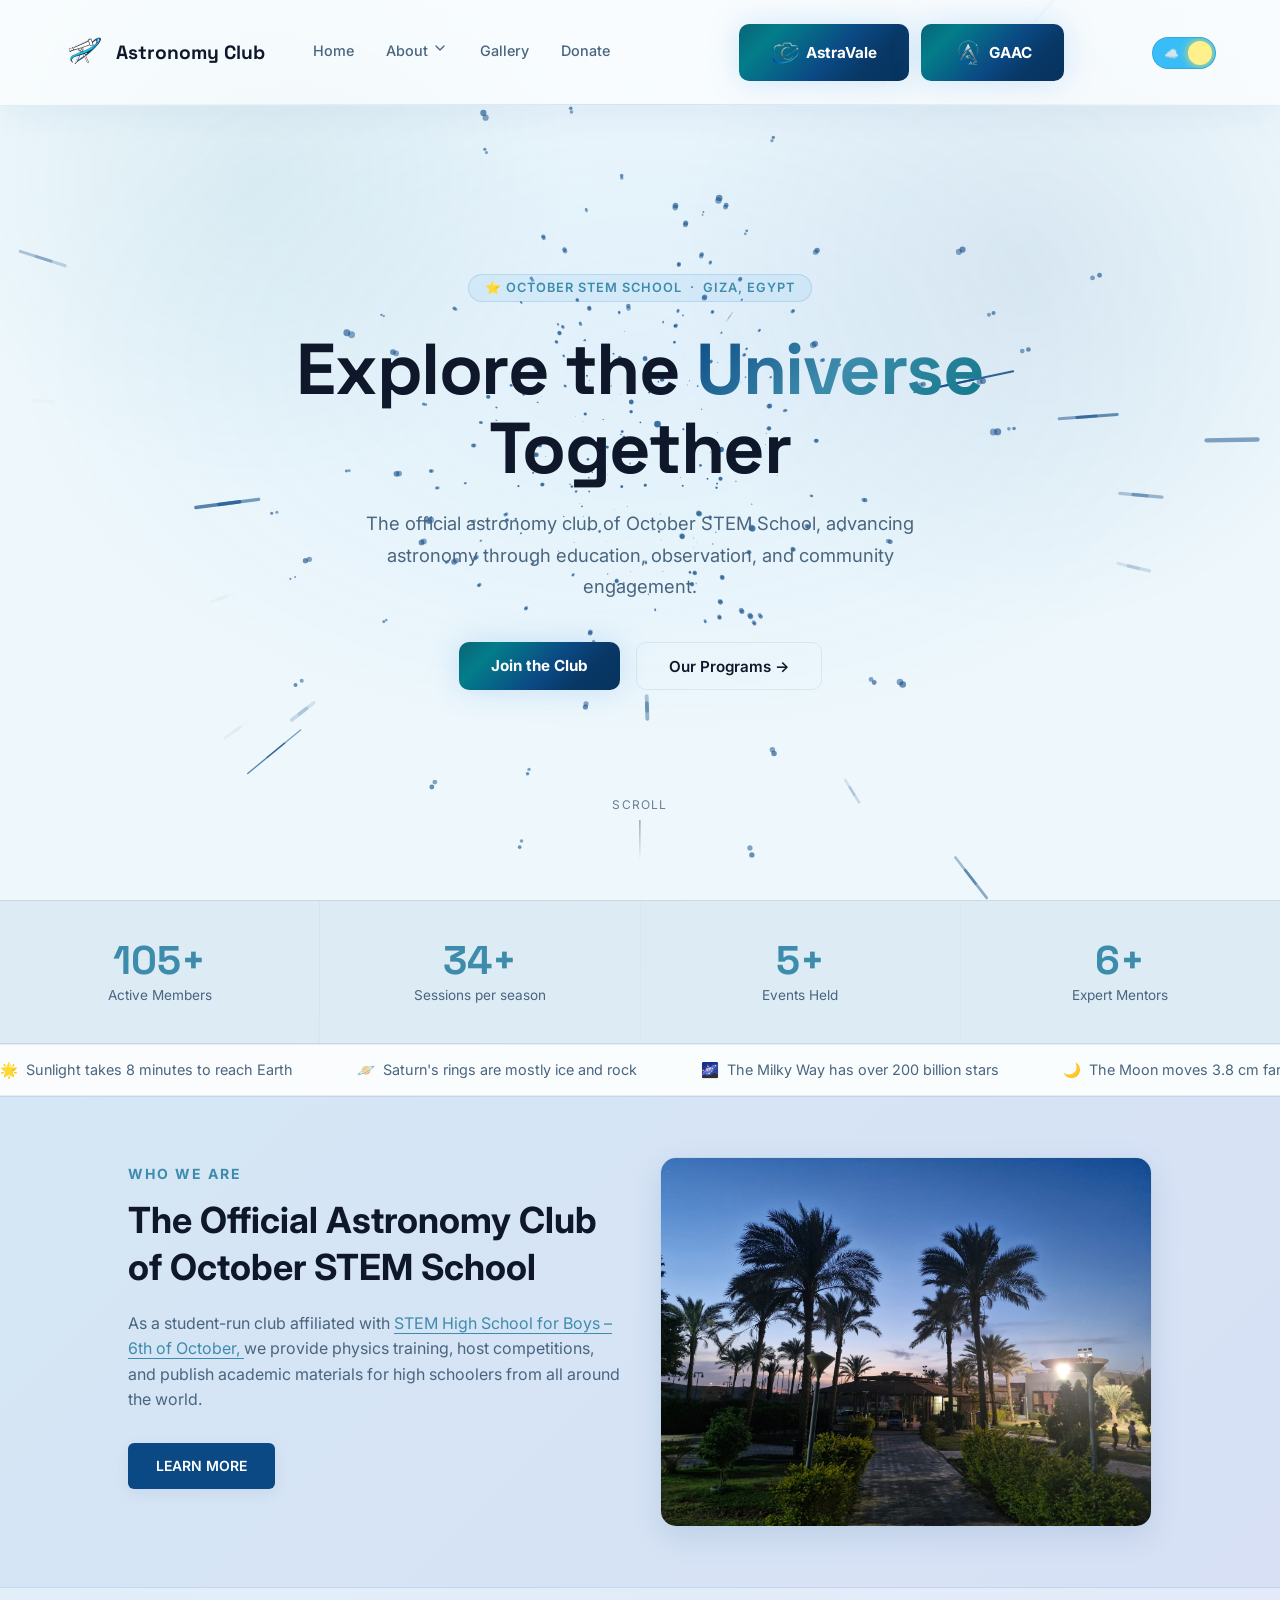
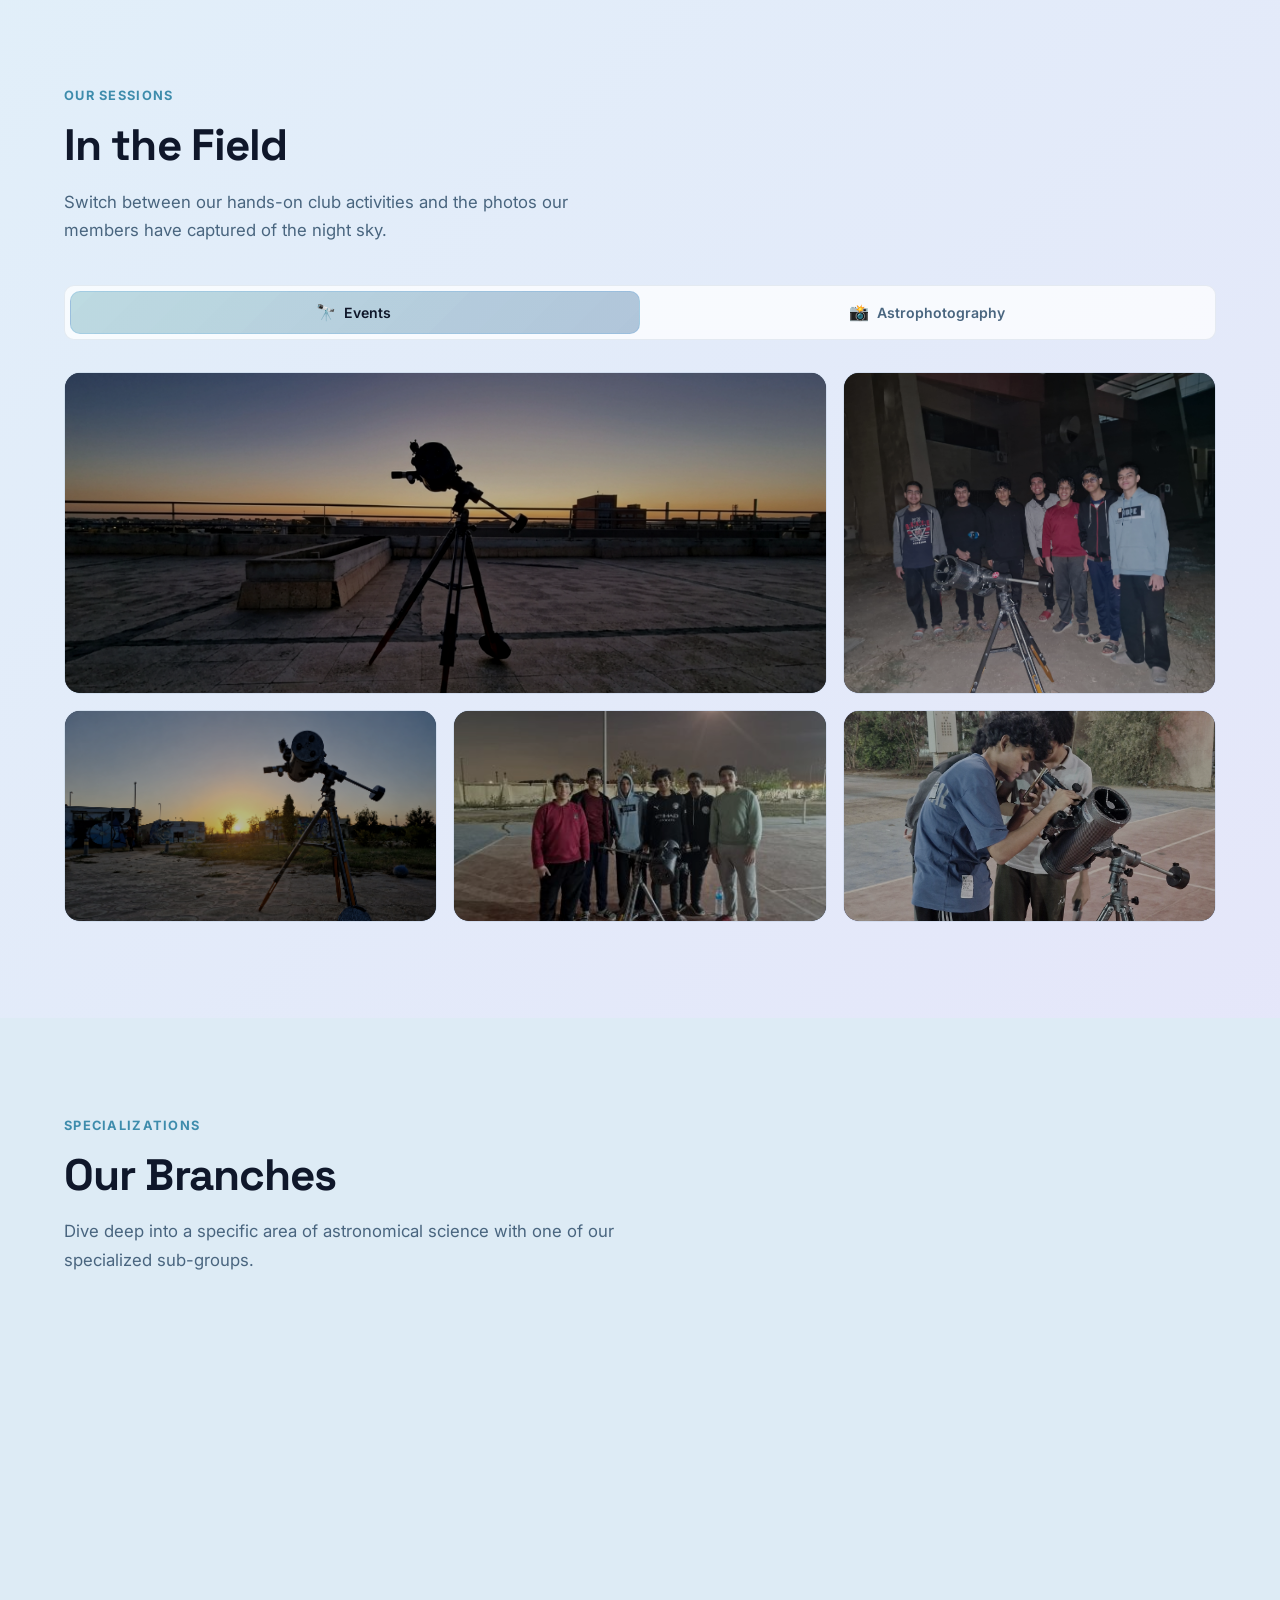
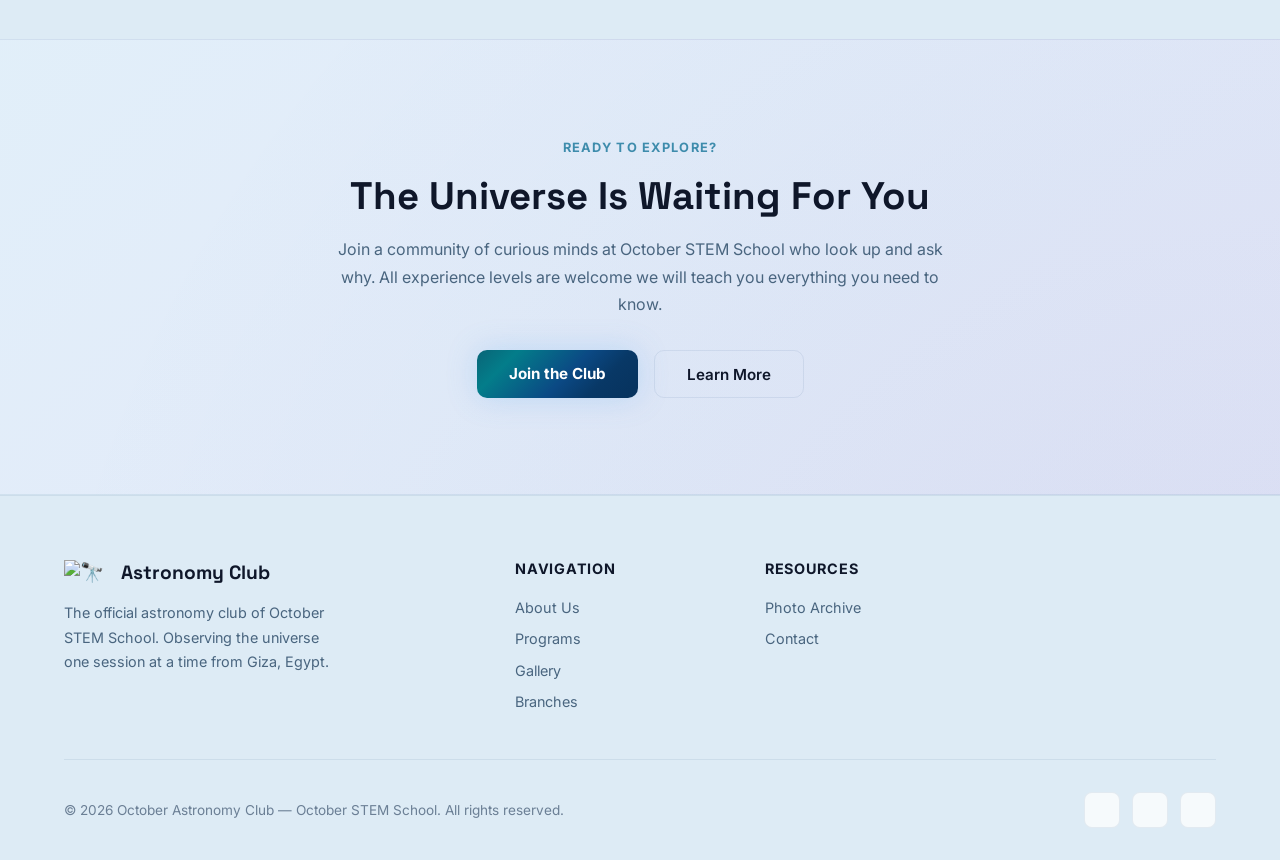
==== commit 26953e02: "edit about a3333333" ====
--- a/index.html
+++ b/index.html
@@ -15,12 +15,16 @@
     <link
       href="https://fonts.googleapis.com/css2?family=Inter:wght@300;400;500;600;700;800;900&family=Space+Grotesk:wght@400;500;600;700&display=swap"
       rel="stylesheet"
-    />
+/>
 
     <link rel="stylesheet" href="css/style.css" />
   </head>
   <body>
+
+
     <canvas id="stars-bg"></canvas>
+
+    <canvas id="stars-bg-body"></canvas>
 
     <div id="navbar-placeholder"></div>
 
@@ -33,12 +37,11 @@
           Explore the <span class="gradient">Universe</span><br />Together
         </h1>
         <p>
-          The official astronomy club of October STEM School — where students
-          observe the sky, study celestial phenomena, and share the wonder of
-          the cosmos.
+          The official astronomy club of October STEM School, 
+          advancing astronomy through education, observation, and community engagement.
         </p>
         <div class="hero-btns">
-          <a href="contact.html" class="btn-primary">Join the Club</a>
+          <a href="join.html" class="btn-primary">Join the Club</a>
           <a href="" class="btn-secondary">Our Programs →</a>
         </div>
       </div>
@@ -52,7 +55,7 @@
       </div>
       <div class="stat">
         <div class="stat-num" id="s2">0+</div>
-        <div class="stat-label">Observation Sessions</div>
+        <div class="stat-label"> Sessions per season</div>
       </div>
       <div class="stat">
         <div class="stat-num" id="s3">0+</div>
@@ -111,70 +114,188 @@
       </div>
     </div>
 
+
+    <!-- _____________________________________________________________
+    STEM OCTOBER SECTION 
+    -->
+    <section class="octSchool">
+      <div class="octSchoolAbout">
+        <h4 style="
+          color: var(--accent)
+          ">Who we are</h4>
+        <h1>The Official Astronomy Club of October STEM School</h1>
+        <p>
+          As a student-run club affiliated with 
+          <span><a href="stemegypt.net">STEM High School for Boys – 6th of October, </a></span>
+          we provide physics training, host competitions, and publish academic materials for high schoolers from all around the world.
+        </p>
+        <p><a href="about.html">Learn More</a></p>
+      </div>
+      <div class="octSchoolImg">
+        <img src="/images/octLogo2.jpeg">
+      </div>
+    </section>
+
+    <!-- ═══════════════════════════════════════════════════════════════
+     GALLERY SECTION — tabbed with sliding panels
+════════════════════════════════════════════════════════════════ -->
     <section id="gallery">
-      <div style="max-width: 1200px; margin: 0 auto 3rem">
+      <!-- header -->
+      <div style="max-width: 1200px; margin: 0 auto 2.5rem">
         <div class="section-tag">Our Sessions</div>
         <h2 class="section-title">In the Field</h2>
         <p class="section-subtitle">
-          A glimpse into our observation nights, crescent moon sightings, and
-          club outings across Giza and 6th of October City.
-        </p>
-      </div>
-      <div class="gallery-grid">
-        <div class="gallery-item">
-          <div
-            class="g-img"
-            style="background: linear-gradient(135deg, #0a1528, #111e33)"
-          >
-            <img src="images/sunset.png" alt="" />
+          Switch between our hands-on club activities and the photos our members
+          have captured of the night sky.
+        </p>
+      </div>
+
+      <!-- tab switcher -->
+      <div class="gallery-tabs" style="max-width: 1200px; margin: 0 auto 2rem">
+        <button class="gtab active" data-tab="workshops">
+          <span class="gtab-icon">🔭</span> Events
+        </button>
+        <button class="gtab" data-tab="astrophoto">
+          <span class="gtab-icon">📸</span> Astrophotography
+        </button>
+        <!-- sliding indicator -->
+        <div class="gtab-indicator"></div>
+      </div>
+
+      <!-- panels viewport (clips the sliding panels) -->
+      <div class="gallery-viewport">
+        <!-- panel 1: workshops -->
+        <div class="gallery-panel active" id="panel-workshops">
+          <div class="gallery-grid">
+            <div class="gallery-item">
+              <div
+                class="g-img"
+                style="background: linear-gradient(135deg, #0a1528, #111e33)"
+              >
+                <img src="images/sunset-clean.png" alt="Ramadan Crescent Detection" />
+              </div>
+              <div class="g-overlay">
+                <span>🌙 Ramadan Crescent Detection</span>
+              </div>
+            </div>
+            <div class="gallery-item">
+              <div
+                class="g-img"
+                style="background: linear-gradient(135deg, #111e33, #1a0a2e)"
+              >
+                <img
+                  src="images/Field session.jpg"
+                  alt="learning telescope mechanism"
+                />
+              </div>
+              <div class="g-overlay">
+                <span>🔭 Learning Telescope Mechanism Session</span>
+              </div>
+            </div>
+            <div class="gallery-item">
+              <div
+                class="g-img"
+                style="background: linear-gradient(135deg, #0a1528, #0d2044)"
+              >
+                <img
+                  src="images/sunset2.png"
+                  alt="Rooftop Observation Session at Sunset"
+                />
+              </div>
+              <div class="g-overlay">
+                <span>🌇 Rooftop Observation Session at Sunset</span>
+              </div>
+            </div>
+            <div class="gallery-item">
+              <div
+                class="g-img"
+                style="background: linear-gradient(135deg, #111e33, #0a1528)"
+              >
+                <img
+                  src="images/Astro session.jpg"
+                  alt="Club Members Night Session"
+                />
+              </div>
+              <div class="g-overlay">
+                <span>🌕 Full Moon Observation Session</span>
+              </div>
+            </div>
+            <div class="gallery-item">
+              <div
+                class="g-img"
+                style="background: linear-gradient(135deg, #1a0a2e, #0a1528)"
+              >
+                <img src="images/stargazing.jpg" alt="Red moon" />
+              </div>
+              <div class="g-overlay">
+                <span>📍 Red Moon Observation Session</span>
+              </div>
+            </div>
           </div>
-          <div class="g-overlay">
-            <span>📍 Rooftop Observation Session at Sunset</span>
+        </div>
+
+        <!-- panel 2: astrophotography -->
+        <div class="gallery-panel" id="panel-astrophoto">
+          <div class="gallery-grid astrophoto-grid">
+            <div class="gallery-item">
+              <div
+                class="g-img"
+                style="background: linear-gradient(135deg, #050a14, #0a1020)"
+              >
+                <img src="images/moonSurface2.jpeg" alt="..."/>
+              </div>
+              <div class="g-overlay">
+                <span> Lunar Surface</span>
+              </div>
+            </div>
+            <div class="gallery-item">
+              <div
+                class="g-img"
+                style="background: linear-gradient(135deg, #08101e, #050a14)"
+              >
+                <img src="images/MilkyWay.jpeg" />
+              </div>
+              <div class="g-overlay">
+                <span> Milky Way Galaxy</span>
+              </div>
+            </div>
+            <div class="gallery-item">
+              <div
+                class="g-img"
+                style="background: linear-gradient(135deg, #050a14, #0d0820)"
+              >
+                <img src="images/jupiter.jpeg" />
+              </div>
+              <div class="g-overlay">
+                <span> Jupiter</span>
+              </div>
+            </div>
+            <div class="gallery-item">
+              <div
+                class="g-img"
+                style="background: linear-gradient(135deg, #080f1e, #050a14)"
+              >
+                <img src="images/saturn.jpeg" />
+              </div>
+              <div class="g-overlay">
+                <span>Saturn</span>
+              </div>
+            </div>
+            <div class="gallery-item">
+              <div
+                class="g-img"
+                style="background: linear-gradient(135deg, #050a14, #0a1528)"
+              >
+                <img src="images/lunar eclipse-clean.png" />
+              </div>
+              <div class="g-overlay">
+                <span> Lunar Eclipse</span>
+              </div>
+            </div>
           </div>
         </div>
-        <div class="gallery-item">
-          <div
-            class="g-img"
-            style="background: linear-gradient(135deg, #111e33, #1a0a2e)"
-          >
-            <img src="images/Field session.jpg" alt="" />
-          </div>
-          <div class="g-overlay">
-            <span>📍 Open-Field Telescope Session</span>
-          </div>
-        </div>
-        <div class="gallery-item">
-          <div
-            class="g-img"
-            style="background: linear-gradient(135deg, #0a1528, #0d2044)"
-          >
-            <img src="images/ramadan.jpg" alt="" />
-          </div>
-          <div class="g-overlay">
-            <span>🌙 Ramadan Crescent Moon Sighting</span>
-          </div>
-        </div>
-        <div class="gallery-item">
-          <div
-            class="g-img"
-            style="background: linear-gradient(135deg, #111e33, #0a1528)"
-          >
-            <img src="images/Astro session.jpg" alt="" />
-          </div>
-          <div class="g-overlay">
-            <span>👥 Club Members Night Session</span>
-          </div>
-        </div>
-        <div class="gallery-item">
-          <div
-            class="g-img"
-            style="background: linear-gradient(135deg, #1a0a2e, #0a1528)"
-          >
-            <img src="images/stargazing.png" alt="" />
-          </div>
-          <div class="g-overlay"><span>⭐ Late Night Stargazing</span></div>
-        </div>
-      </div>
+      </div>
+      <!-- /gallery-viewport -->
     </section>
 
     <section id="branches" class="branches-bg">
@@ -230,11 +351,11 @@
         <h2>The Universe Is Waiting For You</h2>
         <p>
           Join a community of curious minds at October STEM School who look up
-          and ask why. All experience levels are welcome — we will teach you
+          and ask why. All experience levels are welcome we will teach you
           everything you need to know.
         </p>
         <div class="cta-btns">
-          <a href="contact.html" class="btn-primary">Join the Club</a>
+          <a href="join.html" class="btn-primary">Join the Club</a>
           <a href="about.html" class="btn-secondary">Learn More</a>
         </div>
       </div>
@@ -242,7 +363,9 @@
 
     <div id="footer-placeholder"></div>
 
+    <script src="js/loading.js"></script>
     <script src="js/components.js"></script>
     <script src="js/main.js"></script>
+    <script src="js/conters.js"></script>
   </body>
 </html>
--- a/css/style.css
+++ b/css/style.css
@@ -1,4 +1,7 @@
-/* --- THEME VARIABLES --- */
+/* =============================================================================
+   THEME VARIABLES
+   ============================================================================= */
+
 :root {
   --bg: #050a14;
   --bg2: #080f1e;
@@ -6,40 +9,131 @@
   --surface2: #111e33;
   --border: rgba(99, 179, 237, 0.12);
   --accent: #4fa3e8;
-  --accent2: #7c3aed;
-  --accent3: #f59e0b;
+  --accent2: #0b4984;
+  --accent3: #107788;
   --text: #e2e8f0;
   --text-muted: #8aadcc;
   --text-dim: #4a6fa5;
   --glow: rgba(79, 163, 232, 0.15);
-
-  /* Added these two missing variables */
   --nav-bg: rgba(5, 10, 20, 0.8);
   --star-color: 200, 220, 255;
 }
 
 [data-theme="light"] {
-  --bg: #f4f7fb;
-  --bg2: #e2e8f0;
-  --surface: #ffffff;
-  --surface2: #f8fafc;
-  --border: rgba(15, 23, 42, 0.1);
-
-  --accent: #0284c7;
-  --accent2: #6366f1;
-  --accent3: #ea580c;
-
+  --bg: #eef6fb;
+  --bg2: #ddebf5;
+  --surface: rgba(255, 255, 255, 0.72);
+  --surface2: rgba(255, 255, 255, 0.82);
+  --border: rgba(8, 56, 102, 0.08);
+  --accent: #3e8cac;
+  --accent2: #0b4984;
+  --accent3: #107788;
   --text: #0f172a;
-  --text-muted: #475569;
-  --text-dim: #64748b;
-  --glow: rgba(2, 132, 199, 0.12);
-
-  /* Light mode nav background and glowing blue particles */
-  --nav-bg: rgba(255, 255, 255, 0.85);
-  --star-color: 56, 189, 248;
-}
-
-/* Ensure smooth transitions */
+  --text-muted: #49657f;
+  --text-dim: #6b7f95;
+  --glow: rgba(11, 73, 132, 0.08);
+  --nav-bg: rgba(255, 255, 255, 0.65);
+  --star-color: 11, 73, 132;
+}
+
+/* =============================================================================
+   LIGHT MODE OVERRIDES
+   ============================================================================= */
+
+[data-theme="light"] body {
+  background:
+    radial-gradient(
+      circle at top left,
+      rgba(16, 119, 136, 0.08),
+      transparent 28%
+    ),
+    radial-gradient(
+      circle at bottom right,
+      rgba(11, 73, 132, 0.07),
+      transparent 30%
+    ),
+    var(--bg);
+}
+
+[data-theme="light"] .program-card,
+[data-theme="light"] .branch-card,
+[data-theme="light"] .contact-form {
+  background: rgba(255, 255, 255, 0.58);
+  backdrop-filter: blur(18px);
+  box-shadow: 0 10px 40px rgba(11, 73, 132, 0.06);
+  border: 1px solid rgba(255, 255, 255, 0.5);
+}
+
+[data-theme="light"] nav {
+  backdrop-filter: blur(18px);
+  box-shadow: 0 10px 30px rgba(11, 73, 132, 0.05);
+}
+
+[data-theme="light"] .navbar__dropdown-menu {
+  background: white;
+  border: 1px solid #f3f4f6;
+  box-shadow:
+    0 20px 25px -5px rgba(0, 0, 0, 0.1),
+    0 10px 10px -5px rgba(0, 0, 0, 0.04);
+}
+
+[data-theme="light"] .navbar__dropdown-menu a {
+  color: #374151;
+}
+
+[data-theme="light"] .navbar__dropdown-menu a::before {
+  background: linear-gradient(to bottom, #355380, #3959b0);
+}
+
+[data-theme="light"] .navbar__dropdown-menu a:hover {
+  background: linear-gradient(to right, #f0fafd, #ecf5fd);
+  color: #355680;
+}
+
+[data-theme="light"] .astro-slider {
+  background-color: #38bdf8;
+  border-color: rgba(0, 0, 0, 0.1);
+}
+
+[data-theme="light"] .astro-slider::after {
+  content: "☁️";
+  right: 36px;
+  font-size: 12px;
+  opacity: 0.9;
+}
+
+[data-theme="light"] .astro-slider::before {
+  transform: translateX(32px);
+  background-color: #fef08a;
+  box-shadow: 0 0 10px #fde047;
+}
+
+[data-theme="light"] .nav-btn {
+  border-color: #3e8cac;
+  color: #3e8cac;
+}
+
+[data-theme="light"] .nav-btn:hover {
+  background: #3e8cac;
+  color: #eef6fb;
+  box-shadow: 0 0 12px rgba(62, 140, 172, 0.4);
+}
+
+[data-theme="light"] .nav-btn-gaac {
+  border-color: #107788;
+  color: #107788;
+}
+
+[data-theme="light"] .nav-btn-gaac:hover {
+  background: #107788;
+  color: #eef6fb;
+  box-shadow: 0 0 12px rgba(16, 119, 136, 0.4);
+}
+
+/* =============================================================================
+   GLOBAL TRANSITIONS
+   ============================================================================= */
+
 body,
 nav,
 footer,
@@ -58,25 +152,10 @@
     box-shadow 0.3s ease;
 }
 
-/* Fix the navbar to use the new variable */
-
-body,
-nav,
-footer,
-.stat,
-.program-card,
-.branch-card,
-.ticker-wrap,
-.contact-form,
-input,
-textarea,
-select {
-  transition:
-    background-color 0.3s ease,
-    border-color 0.3s ease,
-    color 0.3s ease,
-    box-shadow 0.3s ease;
-}
+/* =============================================================================
+   RESET & BASE
+   ============================================================================= */
+
 *,
 *::before,
 *::after {
@@ -84,22 +163,156 @@
   margin: 0;
   padding: 0;
 }
+
 html {
   scroll-behavior: smooth;
 }
+
 body {
   font-family: "Inter", sans-serif;
   background: var(--bg);
   color: var(--text);
   overflow-x: hidden;
-}
+  transition: 0.2s;
+}
+
+body::before {
+  content: "";
+  position: fixed;
+  inset: 0;
+  background:
+    radial-gradient(
+      circle at 20% 20%,
+      rgba(16, 119, 136, 0.08),
+      transparent 25%
+    ),
+    radial-gradient(circle at 80% 30%, rgba(11, 73, 132, 0.08), transparent 30%);
+  pointer-events: none;
+  z-index: 0;
+}
+
 #stars-bg {
   position: fixed;
   inset: 0;
   z-index: 0;
   pointer-events: none;
 }
-/* --- NAVBAR --- */
+
+/* =============================================================================
+   LOADING SCREEN
+   ============================================================================= */
+
+#loading-screen {
+  position: fixed;
+  inset: 0;
+  display: flex;
+  align-items: center;
+  justify-content: center;
+  background: var(--bg);
+  z-index: 9999;
+  flex-direction: column;
+  gap: 0;
+  overflow: hidden;
+}
+
+#loading-screen::before {
+  content: "";
+  position: absolute;
+  inset: 0;
+  background: transparent;
+  pointer-events: none;
+  z-index: 0;
+}
+
+#loading-canvas {
+  position: absolute;
+  inset: 0;
+  z-index: 1;
+  display: block;
+}
+
+.loading-logo {
+  position: relative;
+  z-index: 10;
+  width: 100px;
+  height: 100px;
+  animation:
+    logoRotate 2s linear infinite,
+    floatUp 3s ease-in-out infinite;
+}
+
+.loading-logo img {
+  width: 100%;
+  height: 100%;
+  object-fit: contain;
+  filter: drop-shadow(0 0 20px rgba(16, 119, 136, 0.3));
+}
+
+.loading-text {
+  position: relative;
+  z-index: 20;
+  font-family: "Space Grotesk", sans-serif;
+  font-size: 2rem;
+  font-weight: 700;
+  color: var(--accent);
+  letter-spacing: 0.15em;
+  animation: textGlow 2s ease-in-out infinite;
+  text-shadow: 0 0 30px rgba(16, 119, 136, 0.6);
+}
+
+@keyframes textGlow {
+  0%,
+  100% {
+    opacity: 0.7;
+    text-shadow: 0 0 20px rgba(16, 119, 136, 0.6);
+  }
+  50% {
+    opacity: 1;
+    text-shadow: 0 0 40px rgba(16, 119, 136, 1);
+  }
+}
+
+@keyframes logoRotate {
+  from {
+    transform: rotate(0deg);
+  }
+  to {
+    transform: rotate(360deg);
+  }
+}
+
+@keyframes fadeInScale {
+  from {
+    opacity: 0;
+    transform: scale(0.8);
+  }
+  to {
+    opacity: 1;
+    transform: scale(1);
+  }
+}
+
+#loading-screen.fade-out {
+  animation: fadeOut 0.8s ease-out forwards;
+}
+
+@keyframes fadeOut {
+  from {
+    opacity: 1;
+  }
+  to {
+    opacity: 0;
+  }
+}
+
+[data-theme="light"] #loading-screen {
+  background: var(--bg);
+}
+
+/* =============================================================================
+   NAVBAR
+   ============================================================================= */
+
 nav {
   position: fixed;
   top: 0;
@@ -109,36 +322,46 @@
   display: flex;
   align-items: center;
   justify-content: space-between;
-  /* Larger initial padding */
   padding: 1.5rem 5%;
   background: var(--nav-bg);
   backdrop-filter: blur(20px);
   border-bottom: 1px solid var(--border);
-  /* Smooth transition for the shrinking effect */
   transition:
     padding 0.4s cubic-bezier(0.4, 0, 0.2, 1),
     background-color 0.4s ease,
     border-color 0.4s ease;
 }
 
-/* The state when user scrolls down */
+nav::after {
+  content: "";
+  position: absolute;
+  left: 0;
+  bottom: 0;
+  width: 100%;
+  height: 1px;
+  background: linear-gradient(
+    90deg,
+    transparent,
+    rgba(79, 163, 232, 0.25),
+    transparent
+  );
+}
+
 nav.nav-scrolled {
-  /* Smaller padding */
   padding: 0.6rem 5%;
-  /* Optional: Adds a slight shadow to separate it from content */
   box-shadow: 0 4px 20px rgba(0, 0, 0, 0.05);
 }
 
-/* Add a transition to the logo so it scales smoothly too */
 nav .logo {
   transition: transform 0.4s ease;
   transform-origin: left center;
 }
 
-/* Shrink the logo slightly when scrolled */
 nav.nav-scrolled .logo {
   transform: scale(0.9);
 }
+
+/* Logo */
 .logo {
   display: flex;
   align-items: center;
@@ -149,43 +372,297 @@
   color: var(--text);
   text-decoration: none;
 }
+
 .logo-icon {
   width: 38px;
   height: 38px;
-  background: linear-gradient(135deg, var(--accent), var(--accent2));
+  background: linear-gradient(
+    135deg,
+    #0a5b6b 0%,
+    #0a4d63 35%,
+    #083a5f 70%,
+    #072f52 100%
+  );
   border-radius: 10px;
   display: flex;
   align-items: center;
   justify-content: center;
   font-size: 1.1rem;
 }
+
 .logo em {
   color: var(--accent);
   font-style: normal;
 }
+
+/* Nav Links */
 .nav-links {
   display: flex;
   align-items: center;
   gap: 2rem;
   list-style: none;
 }
-.nav-links a {
+
+.nav-links a,
+.nav-links p {
   color: var(--text-muted);
   text-decoration: none;
   font-size: 0.9rem;
   font-weight: 500;
   transition: color 0.2s;
 }
-.nav-links a:hover {
+
+.nav-links a:hover,
+.nav-links p:hover {
   color: var(--accent);
-}
-.nav-cta {
-  background: linear-gradient(135deg, var(--accent), var(--accent2));
+  cursor: pointer;
+}
+
+.nav-links > li > a {
+  position: relative;
+  display: inline-block;
+  padding-bottom: 6px;
+}
+
+.nav-links > li > a::after {
+  content: "";
+  position: absolute;
+  bottom: 0;
+  left: 50%;
+  transform: translateX(-50%);
+  height: 2px;
+  width: 0;
+  background: linear-gradient(to right, #1a88a4, #3984b0);
+  transition: width 0.4s cubic-bezier(0.4, 0, 0.2, 1);
+  border-radius: 2px;
+}
+
+.nav-links > li > a:hover {
+  color: #1a88a4;
+  transform: translateY(-2px);
+}
+
+.nav-links > li > a:hover::after {
+  width: 100%;
+}
+
+/* =============================================================================
+   DROPDOWN
+   ============================================================================= */
+.mobile-only {
+  display: none;
+}
+
+.navbar__dropdown {
+  position: relative;
+}
+
+.navbar__dropdown-toggle {
+  display: flex;
+  align-items: center;
+  gap: 0.25rem;
+  cursor: pointer;
+}
+
+.navbar__dropdown-icon {
+  width: 1rem;
+  height: 1rem;
+  transition: transform 0.3s ease;
+}
+
+.navbar__dropdown:hover .navbar__dropdown-icon {
+  transform: rotate(-180deg);
+}
+
+.navbar__dropdown-menu {
+  position: absolute;
+  top: 100%;
+  left: 50%;
+  transform: translateX(-50%) translateY(-10px);
+  margin-top: 0.5rem;
+  background: #081221;
+  border-radius: 0.75rem;
+  box-shadow:
+    0 20px 25px -5px rgba(0, 0, 0, 0.35),
+    0 10px 10px -5px rgba(0, 0, 0, 0.25);
+  min-width: 220px;
+  padding: 0.5rem;
+  opacity: 0;
+  visibility: hidden;
+  transition: all 0.3s cubic-bezier(0.4, 0, 0.2, 1);
+  list-style: none;
+  border: 1px solid rgba(255, 255, 255, 0.06);
+  z-index: 100;
+}
+
+.navbar__dropdown:hover .navbar__dropdown-menu {
+  opacity: 1;
+  visibility: visible;
+  transform: translateX(-50%) translateY(0);
+}
+
+.navbar__dropdown-menu li {
+  margin: 0;
+}
+
+.navbar__dropdown-menu a {
+  display: block;
+  padding: 0.625rem 1rem;
+  font-size: 0.875rem;
+  color: #b8c7d9;
+  border-radius: 0.5rem;
+  transition: all 0.2s ease;
+  position: relative;
+  overflow: hidden;
+}
+
+.navbar__dropdown-menu a::before {
+  content: "";
+  position: absolute;
+  left: 0;
+  top: 0;
+  height: 100%;
+  width: 3px;
+  background: linear-gradient(to bottom, #107788, #0b4984);
+  transform: scaleY(0);
+  transition: transform 0.3s ease;
+}
+
+.navbar__dropdown-menu a::after {
+  display: none;
+}
+
+.navbar__dropdown-menu a:hover {
+  background: linear-gradient(
+    to right,
+    rgba(16, 119, 136, 0.16),
+    rgba(11, 73, 132, 0.18)
+  );
+  color: #dbeafe;
+  transform: translateX(5px);
+  padding-left: 1.25rem;
+}
+
+.navbar__dropdown-menu a:hover::before {
+  transform: scaleY(1);
+}
+
+/* =============================================================================
+   THEME TOGGLE (ASTRO SWITCH)
+   ============================================================================= */
+
+.astro-switch {
+  position: relative;
+  display: inline-block;
+  width: 64px;
+  height: 32px;
+  margin-left: 0.5rem;
+}
+
+.astro-switch input {
+  opacity: 0;
+  width: 0;
+  height: 0;
+}
+
+.astro-slider {
+  position: absolute;
+  cursor: pointer;
+  inset: 0;
+  background-color: #0f172a;
+  transition: 0.4s cubic-bezier(0.4, 0, 0.2, 1);
+  border-radius: 32px;
+  border: 1px solid rgba(255, 255, 255, 0.15);
+  overflow: hidden;
+}
+
+.astro-slider::after {
+  content: "✨";
+  position: absolute;
+  right: 8px;
+  top: 50%;
+  transform: translateY(-50%);
+  font-size: 14px;
+  transition: 0.4s;
+}
+
+.astro-slider::before {
+  position: absolute;
+  content: "";
+  height: 24px;
+  width: 24px;
+  left: 3px;
+  bottom: 3px;
+  background-color: #e2e8f0;
+  transition: 0.4s cubic-bezier(0.4, 0, 0.2, 1);
+  border-radius: 50%;
+  z-index: 2;
+  box-shadow: inset -4px -2px 0px 0px #94a3b8;
+}
+
+/* =============================================================================
+   NAV BUTTONS (Donate & GAAC)
+   ============================================================================= */
+
+.nav-buttons {
+  display: flex;
+  align-items: center;
+  gap: 0.75rem;
+  margin-left: 5rem;
+  order: 2;
+}
+
+.nav-btn {
+  padding: 0.5rem 1rem;
+  border: 1px solid var(--accent);
+  background: transparent;
+  color: var(--accent);
+  border-radius: 6px;
+  font-size: 0.85rem;
+  font-weight: 600;
+  cursor: pointer;
+  transition: all 0.3s cubic-bezier(0.4, 0, 0.2, 1);
+  font-family: "Inter", sans-serif;
+  display: flex;
+  align-items: center;
+  justify-content: center;
+  gap: 0.35rem;
+}
+
+.nav-btn:hover {
+  background: var(--accent);
+  color: var(--bg);
+  box-shadow: 0 0 12px rgba(79, 163, 232, 0.4);
+  transform: translateY(-2px);
+}
+
+.nav-btn:active {
+  transform: translateY(0);
+}
+
+.nav-btn-donate {
+  border-color: var(--accent);
+  background-color: var(--accent);
   color: #fff !important;
-  padding: 0.5rem 1.25rem;
-  border-radius: 8px;
-  font-weight: 600 !important;
-}
+}
+
+.nav-btn-gaac {
+  border-color: var(--accent3);
+  background-color: var(--accent);
+  color: #fff !important;
+}
+
+.nav-btn-gaac:hover,
+.nav-btn-donate:hover {
+  background: var(--accent3);
+  color: var(--bg);
+  box-shadow: 0 0 12px rgba(16, 119, 136, 0.4);
+}
+
+/* =============================================================================
+   HERO
+   ============================================================================= */
+
 .hero {
   position: relative;
   z-index: 1;
@@ -197,6 +674,7 @@
   padding: 8rem 5% 4rem;
   overflow: hidden;
 }
+
 .hero::before {
   content: "";
   position: absolute;
@@ -208,11 +686,13 @@
   );
   pointer-events: none;
 }
+
 .hero-content {
   max-width: 820px;
   position: relative;
   z-index: 2;
 }
+
 .hero-badge {
   display: inline-flex;
   align-items: center;
@@ -228,6 +708,7 @@
   text-transform: uppercase;
   margin-bottom: 1.75rem;
 }
+
 .hero h1 {
   font-family: "Space Grotesk", sans-serif;
   font-size: clamp(2.4rem, 6vw, 4.5rem);
@@ -236,12 +717,13 @@
   letter-spacing: -0.02em;
   margin-bottom: 1.25rem;
 }
+
 .hero h1 .gradient {
-  background: linear-gradient(135deg, var(--accent), #a78bfa, var(--accent3));
+  background: linear-gradient(135deg, #7dd3fc, #38bdf8, #107788);
   -webkit-background-clip: text;
   -webkit-text-fill-color: transparent;
-  background-clip: text;
-}
+}
+
 .hero p {
   color: var(--text-muted);
   font-size: 1.15rem;
@@ -249,14 +731,61 @@
   max-width: 580px;
   margin: 0 auto 2.5rem;
 }
+
 .hero-btns {
   display: flex;
   gap: 1rem;
   justify-content: center;
   flex-wrap: wrap;
 }
+
+.hero-scroll {
+  position: absolute;
+  bottom: 2.5rem;
+  left: 50%;
+  transform: translateX(-50%);
+  display: flex;
+  flex-direction: column;
+  align-items: center;
+  gap: 0.5rem;
+  color: var(--text-dim);
+  font-size: 0.75rem;
+  letter-spacing: 0.1em;
+  text-transform: uppercase;
+  animation: bounce 2s infinite;
+}
+
+.hero-scroll::after {
+  content: "";
+  display: block;
+  width: 1px;
+  height: 40px;
+  background: linear-gradient(to bottom, var(--text-dim), transparent);
+}
+
+@keyframes bounce {
+  0%,
+  100% {
+    transform: translateX(-50%) translateY(0);
+  }
+  50% {
+    transform: translateX(-50%) translateY(6px);
+  }
+}
+
+/* =============================================================================
+   BUTTONS
+   ============================================================================= */
+
 .btn-primary {
-  background: linear-gradient(135deg, var(--accent), var(--accent2));
+  background: linear-gradient(
+    135deg,
+    #096577 0%,
+    #037d8a 20%,
+    #0b4984 55%,
+    #083866 75%,
+    #07325d 100%
+  );
   color: #fff;
   padding: 0.85rem 2rem;
   border-radius: 10px;
@@ -270,10 +799,12 @@
     box-shadow 0.2s;
   box-shadow: 0 0 30px rgba(79, 163, 232, 0.25);
 }
+
 .btn-primary:hover {
   transform: translateY(-2px);
   box-shadow: 0 0 40px rgba(79, 163, 232, 0.4);
 }
+
 .btn-secondary {
   background: transparent;
   border: 1px solid var(--border);
@@ -287,41 +818,16 @@
     border-color 0.2s,
     background 0.2s;
 }
+
 .btn-secondary:hover {
   border-color: var(--accent);
   background: var(--glow);
 }
-.hero-scroll {
-  position: absolute;
-  bottom: 2.5rem;
-  left: 50%;
-  transform: translateX(-50%);
-  display: flex;
-  flex-direction: column;
-  align-items: center;
-  gap: 0.5rem;
-  color: var(--text-dim);
-  font-size: 0.75rem;
-  letter-spacing: 0.1em;
-  text-transform: uppercase;
-  animation: bounce 2s infinite;
-}
-.hero-scroll::after {
-  content: "";
-  display: block;
-  width: 1px;
-  height: 40px;
-  background: linear-gradient(to bottom, var(--text-dim), transparent);
-}
-@keyframes bounce {
-  0%,
-  100% {
-    transform: translateX(-50%) translateY(0);
-  }
-  50% {
-    transform: translateX(-50%) translateY(6px);
-  }
-}
+
+/* =============================================================================
+   STATS BAR
+   ============================================================================= */
+
 .stats {
   position: relative;
   z-index: 1;
@@ -332,11 +838,13 @@
   border-top: 1px solid var(--border);
   border-bottom: 1px solid var(--border);
 }
+
 .stat {
   background: var(--bg2);
   padding: 2.5rem 2rem;
   text-align: center;
 }
+
 .stat-num {
   font-family: "Space Grotesk", sans-serif;
   font-size: 2.5rem;
@@ -344,16 +852,23 @@
   color: var(--accent);
   line-height: 1;
 }
+
 .stat-label {
   color: var(--text-muted);
   font-size: 0.85rem;
   margin-top: 0.4rem;
 }
+
+/* =============================================================================
+   SECTIONS (shared)
+   ============================================================================= */
+
 section {
   position: relative;
   z-index: 1;
   padding: 6rem 5%;
 }
+
 .section-tag {
   display: inline-flex;
   align-items: center;
@@ -365,13 +880,9 @@
   text-transform: uppercase;
   margin-bottom: 1rem;
 }
-.section-tag::before {
-  content: "";
-  display: block;
-  width: 20px;
-  height: 2px;
-  background: var(--accent);
-}
+
+
+
 h2.section-title {
   font-family: "Space Grotesk", sans-serif;
   font-size: clamp(1.8rem, 3.5vw, 2.75rem);
@@ -380,12 +891,21 @@
   line-height: 1.2;
   margin-bottom: 1rem;
 }
+
 .section-subtitle {
   color: var(--text-muted);
   font-size: 1.05rem;
   line-height: 1.7;
   max-width: 560px;
 }
+
+/* =============================================================================
+   ABOUT
+   ============================================================================= */
+/* =============================================================================
+   ABOUT
+   ============================================================================= */
+
 .about-grid {
   display: grid;
   grid-template-columns: 1fr 1fr;
@@ -394,12 +914,15 @@
   max-width: 1200px;
   margin: 3rem auto 0;
 }
+
 .about-imgs {
   display: grid;
   grid-template-columns: 1fr 1fr;
   gap: 1rem;
 }
+
 .aimg {
+  position: relative;
   border-radius: 16px;
   overflow: hidden;
   border: 1px solid var(--border);
@@ -409,44 +932,87 @@
   flex-direction: column;
   gap: 0.75rem;
   background: var(--surface);
-}
+  height: 100%;
+}
+
 .aimg.tall {
-  grid-column: 1/3;
+  grid-column: 1 / 3;
   height: 220px;
 }
+
 .aimg.short {
   height: 150px;
 }
+
 .aimg span {
   font-size: 2.5rem;
 }
+
+.aimg img {
+  width: 200px;
+  height: 100%;
+  object-fit: cover;
+  display: block;
+  transition: transform 0.4s ease;
+}
+
+
+.aimg:hover img {
+  transform: scale(1.05);
+}
+
+.aimg-overlay {
+  position: absolute;
+  inset: 0;
+  background: linear-gradient(to top, rgba(0, 0, 0, 0.8) 0%, rgba(0, 0, 0, 0.2) 100%);
+  display: flex;
+  align-items: flex-end; /* بيخلي الكلام تحت */
+  padding: 1.25rem;
+  box-sizing: border-box;
+  opacity: 0;
+  visibility: hidden;
+  transition: opacity 0.3s ease, visibility 0.3s ease;
+}
+.aimg:hover .aimg-overlay {
+  opacity: 1;
+  visibility: visible;
+}
+
+
 .aimg p {
+  
   color: var(--accent);
   font-size: 0.75rem;
   font-weight: 700;
   letter-spacing: 0.08em;
   text-transform: uppercase;
-}
+  text-align: center;
+  align-items: center;
+}
+
 .about-text p {
   color: var(--text-muted);
   line-height: 1.8;
   margin-bottom: 1.5rem;
   font-size: 1rem;
 }
+
 .feature-list {
   list-style: none;
   display: flex;
   flex-direction: column;
-  gap: 0.85rem;
+  gap: 0.4rem;
   margin-bottom: 2rem;
 }
+
 .feature-list li {
-  display: flex;
+  display: block;
   align-items: flex-start;
   gap: 0.75rem;
   color: var(--text);
   font-size: 0.95rem;
 }
+
 .feature-list li::before {
   content: "✦";
   color: var(--accent);
@@ -454,9 +1020,145 @@
   margin-top: 0.3rem;
   flex-shrink: 0;
 }
-.programs-bg {
-  background: var(--bg2);
-}
+
+/* =============================================================================
+   BOARD MEMBERS SECTION (NEW)
+   ============================================================================= */
+
+.board-grid {
+  display: grid;
+  grid-template-columns: repeat(auto-fit, minmax(280px, 1fr));
+  gap: 2rem;
+  margin-top: 2rem;
+}
+
+.board-card {
+  background: rgba(255, 255, 255, 0.02);
+  border: 1px solid var(--border);
+  border-radius: 24px;
+  padding: 1.75rem;
+  text-align: center;
+  backdrop-filter: blur(12px);
+  transition:
+    transform 0.3s ease,
+    border-color 0.3s ease,
+    box-shadow 0.3s ease;
+}
+
+.board-card:hover {
+  transform: translateY(-5px);
+  border-color: var(--accent);
+  box-shadow: 0 15px 35px var(--glow);
+}
+
+.member-img-wrapper {
+  width: 140px;
+  height: 140px;
+  border-radius: 50%;
+  margin: 0 auto 1.5rem;
+  overflow: hidden;
+  border: 2px solid var(--border);
+  background: var(--surface2);
+  transition: border-color 0.3s ease;
+}
+
+.board-card:hover .member-img-wrapper {
+  border-color: var(--accent);
+}
+
+.member-img {
+  width: 100%;
+  height: 100%;
+  object-fit: cover;
+  transition: transform 0.4s ease;
+}
+
+.board-card:hover .member-img {
+  transform: scale(1.1);
+}
+
+.member-name {
+  color: var(--text);
+  font-family: "Space Grotesk", sans-serif;
+  font-size: 1.25rem;
+  font-weight: 700;
+  margin-bottom: 0.35rem;
+}
+
+.member-role {
+  color: var(--accent);
+  font-size: 0.85rem;
+  font-weight: 600;
+  text-transform: uppercase;
+  letter-spacing: 0.05em;
+  display: block;
+  margin-bottom: 1.25rem;
+}
+
+.member-socials {
+  display: flex;
+  justify-content: center;
+  gap: 1rem;
+}
+
+.member-socials a {
+  text-decoration: none;
+  font-size: 1.1rem;
+  width: 36px;
+  height: 36px;
+  background: rgba(255, 255, 255, 0.04);
+  border: 1px solid var(--border);
+  border-radius: 50%;
+  display: flex;
+  align-items: center;
+  justify-content: center;
+  transition: all 0.2s ease;
+}
+
+.member-socials a:hover {
+  background: var(--accent);
+  border-color: var(--accent);
+  transform: translateY(-2px);
+}
+
+/* --- Light Mode Compatible --- */
+[data-theme="light"] .board-card {
+  background: rgba(255, 255, 255, 0.6);
+  box-shadow: 0 4px 20px rgba(11, 73, 132, 0.03);
+}
+
+[data-theme="light"] .board-card:hover {
+  box-shadow: 0 15px 35px rgba(11, 73, 132, 0.08);
+}
+
+[data-theme="light"] .member-socials a {
+  background: rgba(0, 0, 0, 0.03);
+}
+
+[data-theme="light"] .member-socials a:hover {
+  background: var(--accent);
+  color: #fff;
+}
+/* =============================================================================
+   PROGRAMS
+   ============================================================================= */
+
+.programs-bg,
+.branches-bg {
+  background:
+    radial-gradient(
+      circle at top left,
+      rgba(16, 119, 136, 0.05),
+      transparent 30%
+    ),
+    radial-gradient(
+      circle at bottom right,
+      rgba(11, 73, 132, 0.05),
+      transparent 35%
+    ),
+    var(--bg2);
+}
+
 .programs-grid {
   display: grid;
   grid-template-columns: repeat(3, 1fr);
@@ -464,8 +1166,21 @@
   max-width: 1200px;
   margin: 3rem auto 0;
 }
+
+.program-card,
+.branch-card {
+  backdrop-filter: blur(14px);
+  background: linear-gradient(
+    180deg,
+    rgba(255, 255, 255, 0.03),
+    rgba(255, 255, 255, 0.015)
+  );
+  box-shadow:
+    inset 0 1px 0 rgba(255, 255, 255, 0.03),
+    0 10px 40px rgba(0, 0, 0, 0.22);
+}
+
 .program-card {
-  background: var(--surface);
   border: 1px solid var(--border);
   border-radius: 20px;
   padding: 2rem;
@@ -476,6 +1191,7 @@
     box-shadow 0.25s,
     border-color 0.25s;
 }
+
 .program-card::before {
   content: "";
   position: absolute;
@@ -485,11 +1201,13 @@
   height: 3px;
   background: var(--card-accent, linear-gradient(90deg, #4fa3e8, #7c3aed));
 }
+
 .program-card:hover {
   transform: translateY(-6px);
   box-shadow: 0 20px 60px rgba(0, 0, 0, 0.4);
   border-color: rgba(79, 163, 232, 0.3);
 }
+
 .program-icon {
   width: 52px;
   height: 52px;
@@ -501,23 +1219,27 @@
   font-size: 1.5rem;
   margin-bottom: 1.5rem;
 }
+
 .program-card h3 {
   font-family: "Space Grotesk", sans-serif;
   font-size: 1.2rem;
   font-weight: 700;
   margin-bottom: 0.75rem;
 }
+
 .program-card p {
   color: var(--text-muted);
   font-size: 0.9rem;
   line-height: 1.7;
   margin-bottom: 1.5rem;
 }
+
 .program-tags {
   display: flex;
   flex-wrap: wrap;
   gap: 0.5rem;
 }
+
 .tag {
   background: rgba(79, 163, 232, 0.08);
   border: 1px solid rgba(79, 163, 232, 0.15);
@@ -527,6 +1249,11 @@
   font-size: 0.75rem;
   font-weight: 600;
 }
+
+/* =============================================================================
+   TICKER
+   ============================================================================= */
+
 .ticker-wrap {
   background: var(--surface);
   border-top: 1px solid var(--border);
@@ -536,21 +1263,25 @@
   position: relative;
   z-index: 1;
 }
+
 .ticker-inner {
   display: flex;
   gap: 4rem;
   white-space: nowrap;
   animation: ticker 35s linear infinite;
 }
+
 .ticker-item {
   color: var(--text-muted);
   font-size: 0.9rem;
 }
+
 .ticker-item span {
   color: var(--accent);
   font-weight: 600;
   margin-right: 0.5rem;
 }
+
 @keyframes ticker {
   from {
     transform: translateX(0);
@@ -559,6 +1290,116 @@
     transform: translateX(-50%);
   }
 }
+
+/* =============================================================================
+STEM OCT SCHOOL
+  ============================================================================= */
+
+.octSchool {
+  display: flex;
+  align-items: center;
+  justify-content: space-between;
+  gap: 40px;
+  padding: 60px 10%;
+
+  background:
+    linear-gradient(135deg, rgba(79, 163, 232, 0.06), rgba(124, 58, 237, 0.06)),
+    var(--bg2);
+
+  color: var(--text);
+  border-top: 1px solid var(--border);
+  border-bottom: 1px solid var(--border);
+}
+
+.octSchoolAbout {
+  flex: 1;
+  max-width: 550px;
+}
+
+.octSchoolAbout h4 {
+  font-size: 14px;
+  text-transform: uppercase;
+  letter-spacing: 2px;
+  margin-bottom: 15px;
+}
+
+.octSchoolAbout h1 {
+  font-size: 36px;
+  line-height: 1.3;
+  margin-bottom: 20px;
+  font-weight: 700;
+  color: var(--text);
+}
+
+.octSchoolAbout p {
+  color: var(--text-muted);
+  line-height: 1.6;
+  margin-bottom: 30px;
+}
+
+.octSchoolAbout p span a {
+  color: var(--accent);
+  text-decoration: underline;
+  text-underline-offset: 4px;
+}
+
+.octSchoolAbout p a[href="about.html"] {
+  display: inline-block;
+  background-color: var(--accent2);
+  color: white;
+  padding: 12px 28px;
+  border-radius: 6px;
+  text-decoration: none;
+  font-weight: 600;
+  font-size: 14px;
+  text-transform: uppercase;
+  box-shadow: 0 4px 14px var(--glow);
+  transition:
+    background 0.3s ease,
+    transform 0.2s ease;
+}
+
+.octSchoolAbout p a[href="about.html"]:hover {
+  background-color: var(--accent3);
+  transform: translateY(-2px);
+}
+
+.octSchoolImg {
+  flex: 1;
+  display: flex;
+  justify-content: flex-end;
+}
+
+.octSchoolImg img {
+  width: 100%;
+  max-width: 600px;
+  height: auto;
+  border-radius: 16px;
+  object-fit: cover;
+  box-shadow: 0 10px 40px rgba(0, 0, 0, 0.15);
+  border: 1px solid var(--border);
+}
+
+[data-theme="light"] .octSchoolImg img {
+  box-shadow: 0 10px 30px rgba(11, 73, 132, 0.12);
+}
+
+@media (max-width: 768px) {
+  .octSchool {
+    flex-direction: column-reverse;
+    text-align: center;
+    padding: 40px 20px;
+  }
+
+  .octSchoolImg {
+    justify-content: center;
+    margin-bottom: 20px;
+  }
+}
+/* =============================================================================
+   GALLERY
+   ============================================================================= */
+
 #gallery {
   background: linear-gradient(
     135deg,
@@ -566,6 +1407,7 @@
     rgba(124, 58, 237, 0.08)
   );
 }
+
 .gallery-grid {
   display: grid;
   grid-template-columns: repeat(3, 1fr);
@@ -573,6 +1415,7 @@
   max-width: 1200px;
   margin: 0 auto;
 }
+
 .gallery-item {
   border-radius: 16px;
   overflow: hidden;
@@ -583,10 +1426,12 @@
     transform 0.25s,
     box-shadow 0.25s;
 }
+
 .gallery-item:hover {
   transform: translateY(-4px);
   box-shadow: 0 15px 50px rgba(0, 0, 0, 0.5);
 }
+
 .g-img {
   width: 100%;
   display: flex;
@@ -596,12 +1441,11 @@
   gap: 0.75rem;
   background: var(--surface);
 }
-.gallery-item:nth-child(1) .g-img {
-  height: 320px;
-}
+
 .gallery-item:nth-child(1) {
-  grid-column: 1/3;
-}
+  grid-column: 1 / 3;
+}
+.gallery-item:nth-child(1) .g-img,
 .gallery-item:nth-child(2) .g-img {
   height: 320px;
 }
@@ -610,9 +1454,11 @@
 .gallery-item:nth-child(5) .g-img {
   height: 210px;
 }
+
 .g-img span {
   font-size: 3rem;
 }
+
 .g-img p {
   color: var(--accent);
   font-size: 0.75rem;
@@ -620,6 +1466,22 @@
   letter-spacing: 0.08em;
   text-transform: uppercase;
 }
+
+.g-img img {
+  width: 100%;
+  height: 100%;
+  object-fit: cover;
+  filter: brightness(0.72) contrast(1.05) saturate(0.88);
+  transition:
+    transform 0.7s ease,
+    filter 0.7s ease;
+}
+
+.gallery-item:hover img {
+  transform: scale(1.06);
+  filter: brightness(0.9) contrast(1.08) saturate(1);
+}
+
 .g-overlay {
   position: absolute;
   inset: 0;
@@ -634,17 +1496,25 @@
   align-items: flex-end;
   padding: 1.5rem;
 }
+
 .gallery-item:hover .g-overlay {
   opacity: 1;
 }
+
 .g-overlay span {
   color: #fff;
   font-weight: 600;
   font-size: 0.9rem;
 }
+
+/* =============================================================================
+   BRANCHES
+   ============================================================================= */
+
 .branches-bg {
   background: var(--bg2);
 }
+
 .branches-grid {
   display: grid;
   grid-template-columns: repeat(4, 1fr);
@@ -652,8 +1522,8 @@
   max-width: 1200px;
   margin: 3rem auto 0;
 }
+
 .branch-card {
-  background: var(--surface);
   border: 1px solid var(--border);
   border-radius: 18px;
   padding: 1.75rem;
@@ -662,10 +1532,13 @@
     border-color 0.25s;
   cursor: pointer;
 }
+
 .branch-card:hover {
   transform: translateY(-4px);
   border-color: var(--accent);
-}
+  transition: 0.3s;
+}
+
 .branch-num {
   font-family: "Space Grotesk", sans-serif;
   font-size: 2rem;
@@ -676,16 +1549,23 @@
   background-clip: text;
   margin-bottom: 0.5rem;
 }
+
 .branch-card h3 {
   font-size: 1rem;
   font-weight: 700;
   margin-bottom: 0.5rem;
 }
+
 .branch-card p {
   color: var(--text-muted);
   font-size: 0.85rem;
   line-height: 1.6;
 }
+
+/* =============================================================================
+   CTA SECTION
+   ============================================================================= */
+
 .cta-section {
   background: linear-gradient(
     135deg,
@@ -696,27 +1576,36 @@
   border-bottom: 1px solid var(--border);
   text-align: center;
 }
+
 .cta-inner {
   max-width: 640px;
   margin: 0 auto;
 }
+
 .cta-section h2 {
   font-family: "Space Grotesk", sans-serif;
   font-size: clamp(1.8rem, 3vw, 2.5rem);
   font-weight: 800;
   margin-bottom: 1rem;
 }
+
 .cta-section p {
   color: var(--text-muted);
   line-height: 1.7;
   margin-bottom: 2rem;
 }
+
 .cta-btns {
   display: flex;
   gap: 1rem;
   justify-content: center;
   flex-wrap: wrap;
 }
+
+/* =============================================================================
+   CONTACT
+   ============================================================================= */
+
 .contact-grid {
   display: grid;
   grid-template-columns: 1fr 1fr;
@@ -725,18 +1614,21 @@
   margin: 3rem auto 0;
   align-items: start;
 }
+
 .contact-info h3 {
   font-family: "Space Grotesk", sans-serif;
   font-size: 1.4rem;
   font-weight: 700;
   margin-bottom: 1.5rem;
 }
+
 .contact-item {
   display: flex;
   align-items: flex-start;
   gap: 1rem;
   margin-bottom: 1.5rem;
 }
+
 .contact-icon {
   width: 44px;
   height: 44px;
@@ -749,25 +1641,30 @@
   justify-content: center;
   font-size: 1.1rem;
 }
+
 .contact-item p {
   color: var(--text-muted);
   font-size: 0.9rem;
   line-height: 1.6;
 }
+
 .contact-item strong {
   color: var(--text);
   display: block;
   margin-bottom: 0.2rem;
 }
+
 .contact-form {
   background: var(--surface);
   border: 1px solid var(--border);
   border-radius: 20px;
   padding: 2.5rem;
 }
+
 .form-group {
   margin-bottom: 1.25rem;
 }
+
 .form-group label {
   display: block;
   font-size: 0.85rem;
@@ -775,6 +1672,7 @@
   color: var(--text-muted);
   margin-bottom: 0.5rem;
 }
+
 .form-group input,
 .form-group textarea,
 .form-group select {
@@ -791,21 +1689,29 @@
     box-shadow 0.2s;
   outline: none;
 }
+
 .form-group input:focus,
 .form-group textarea:focus,
 .form-group select:focus {
   border-color: var(--accent);
   box-shadow: 0 0 0 3px rgba(79, 163, 232, 0.1);
 }
+
 .form-group textarea {
   resize: vertical;
   min-height: 120px;
 }
+
 .form-row {
   display: grid;
   grid-template-columns: 1fr 1fr;
   gap: 1rem;
 }
+
+/* =============================================================================
+   FOOTER
+   ============================================================================= */
+
 footer {
   background: var(--bg2);
   border-top: 1px solid var(--border);
@@ -813,6 +1719,7 @@
   position: relative;
   z-index: 1;
 }
+
 .footer-grid {
   display: grid;
   grid-template-columns: 2fr 1fr 1fr 1fr;
@@ -820,6 +1727,7 @@
   max-width: 1200px;
   margin: 0 auto 3rem;
 }
+
 .footer-brand p {
   color: var(--text-muted);
   font-size: 0.9rem;
@@ -827,6 +1735,7 @@
   margin-top: 1rem;
   max-width: 280px;
 }
+
 .footer-col h4 {
   font-weight: 700;
   font-size: 0.9rem;
@@ -835,21 +1744,25 @@
   margin-bottom: 1.25rem;
   color: var(--text);
 }
+
 .footer-col ul {
   list-style: none;
   display: flex;
   flex-direction: column;
   gap: 0.7rem;
 }
+
 .footer-col ul a {
   color: var(--text-muted);
   text-decoration: none;
   font-size: 0.9rem;
   transition: color 0.2s;
 }
+
 .footer-col ul a:hover {
   color: var(--accent);
 }
+
 .footer-bottom {
   max-width: 1200px;
   margin: 0 auto;
@@ -861,10 +1774,12 @@
   color: var(--text-dim);
   font-size: 0.85rem;
 }
+
 .social-links {
   display: flex;
   gap: 0.75rem;
 }
+
 .social-link {
   width: 36px;
   height: 36px;
@@ -881,10 +1796,89 @@
     border-color 0.2s,
     color 0.2s;
 }
+
 .social-link:hover {
   border-color: var(--accent);
   color: var(--accent);
 }
+
+/* =============================================================================
+   HAMBURGER BUTTON (hidden on desktop)
+   ============================================================================= */
+
+.nav-hamburger {
+  display: none;
+  flex-direction: column;
+  justify-content: center;
+  align-items: center;
+  gap: 5px;
+  width: 42px;
+  height: 42px;
+  padding: 0; /* no padding — bars use explicit width */
+  background: transparent;
+  border: 1px solid var(--border);
+  border-radius: 10px;
+  cursor: pointer;
+  flex-shrink: 0;
+  position: relative;
+  z-index: 101; /* always above the drawer (z-index 99) */
+  transition: border-color 0.2s;
+}
+
+.nav-hamburger:hover {
+  border-color: var(--accent);
+}
+
+.nav-hamburger span {
+  display: block;
+  height: 2px;
+  width: 20px; /* explicit px width — not % of button */
+  background: var(--text-muted);
+  border-radius: 2px;
+  transition:
+    transform 0.35s cubic-bezier(0.4, 0, 0.2, 1),
+    opacity 0.25s ease;
+}
+
+/* Animate into × when open */
+.nav-hamburger.is-open span:nth-child(1) {
+  transform: translateY(7px) rotate(45deg);
+}
+.nav-hamburger.is-open span:nth-child(2) {
+  opacity: 0;
+  transform: scaleX(0);
+}
+.nav-hamburger.is-open span:nth-child(3) {
+  transform: translateY(-7px) rotate(-45deg);
+}
+
+/* =============================================================================
+   RESPONSIVE — TABLET  (≤ 1024px)
+   ============================================================================= */
+@media (max-width: 1200px) {
+  .nav-links {
+    gap: 1.25rem;
+  }
+
+  .nav-buttons {
+    margin-left: 2rem;
+    gap: 0.5rem;
+  }
+
+  .nav-btn {
+    padding: 0.44rem 0.7rem;
+    font-size: 0.8rem;
+  }
+
+  .nav-btn img {
+    width: 22px !important;
+    height: 24px !important;
+  }
+
+  .logo {
+    font-size: 1.05rem;
+  }
+}
 @media (max-width: 1024px) {
   .programs-grid {
     grid-template-columns: 1fr 1fr;
@@ -896,7 +1890,168 @@
     grid-template-columns: 1fr 1fr;
   }
 }
-@media (max-width: 768px) {
+
+/* =============================================================================
+   RESPONSIVE — MOBILE  (≤ 860px)
+   ============================================================================= */
+
+@media (max-width: 860px) {
+  /* Hamburger button visible */
+  .nav-hamburger {
+    display: flex;
+  }
+
+  /* Nav buttons adjust for mobile */
+  .nav-buttons {
+    gap: 0.5rem;
+    margin-left: 1rem;
+    order: 2;
+  }
+
+  .nav-btn {
+    padding: 0.4rem 0.8rem;
+    font-size: 0.75rem;
+  }
+
+  /* Nav bar must sit above the drawer */
+  nav {
+    z-index: 200;
+    padding: 1rem 5%;
+  }
+
+  /* Drawer slides in from below the nav bar */
+  .nav-links {
+    position: absolute;
+    top: calc(100% + 1px);
+    left: 0;
+    right: 0;
+    flex-direction: column;
+    align-items: flex-start;
+    gap: 0;
+    background: rgba(5, 10, 20, 0.92);
+
+    backdrop-filter: blur(24px);
+    border-top: 1px solid rgba(255, 255, 255, 0.06);
+
+    box-shadow: 0 20px 60px rgba(0, 0, 0, 0.35);
+    padding: 1rem 6%;
+    max-height: 0;
+    overflow: hidden;
+    opacity: 0;
+    pointer-events: none;
+    transform: translateY(-10px);
+    transition:
+      max-height 0.4s ease,
+      opacity 0.25s ease,
+      transform 0.3s ease,
+      padding 0.3s ease;
+  }
+  .nav-links::-webkit-scrollbar {
+    display: none;
+  }
+  .nav-links.is-open {
+    max-height: 700px;
+    opacity: 1;
+    pointer-events: all;
+    transform: translateY(0);
+    padding: 1.5rem 6% 3rem;
+  }
+  .nav-buttons {
+    display: none;
+  }
+
+  .mobile-only {
+    display: block;
+  }
+
+  /* Each link row */
+  .nav-links > li {
+    width: 100%;
+    border-bottom: 1px solid rgba(255, 255, 255, 0.05);
+    padding: 0;
+  }
+
+  .nav-links > li:last-child {
+    border-bottom: none;
+    padding-top: 0.5rem;
+  }
+
+  .nav-links a,
+  .nav-links p {
+    display: flex;
+    align-items: center;
+    justify-content: space-between;
+    width: 100%;
+    padding: 1rem 0;
+    font-size: 1.05rem;
+    font-weight: 600;
+    color: var(--text);
+    transition:
+      color 0.25s ease,
+      transform 0.25s ease;
+  }
+  .nav-links.is-open {
+    animation: mobileMenuFade 0.35s ease;
+  }
+
+  @keyframes mobileMenuFade {
+    from {
+      opacity: 0;
+      transform: translateY(-12px);
+    }
+
+    to {
+      opacity: 1;
+      transform: translateY(0);
+    }
+  }
+  /* No underline animation on mobile */
+  .nav-links > li > a::after {
+    display: none;
+  }
+  .nav-links > li > a:hover {
+    color: var(--accent);
+    transform: translateX(4px);
+  }
+  /* Programs dropdown → inline accordion */
+  .navbar__dropdown-menu {
+    position: static;
+    transform: none !important;
+    opacity: 1;
+    visibility: visible;
+    box-shadow: none;
+    background: transparent;
+    border: none;
+    padding: 0 0 0.5rem 0.75rem;
+    min-width: 0;
+    margin-top: 0;
+    display: none;
+  }
+
+  .navbar__dropdown.is-open .navbar__dropdown-menu {
+    display: block;
+  }
+  .navbar__dropdown.is-open .navbar__dropdown-icon {
+    transform: rotate(-180deg);
+  }
+
+  .navbar__dropdown-menu a {
+    padding: 0.6rem;
+    font-size: 1rem;
+    color: var(--text-muted);
+    padding-left: 20px;
+  }
+
+  .navbar__dropdown-menu a:hover {
+    color: var(--accent);
+    background: transparent;
+    transition: 0.3s;
+  }
+
+  /* --- Page layout --- */
+  section {
+    padding: 4rem 5%;
+  }
   .stats {
     grid-template-columns: 1fr 1fr;
   }
@@ -906,108 +2061,524 @@
   .programs-grid {
     grid-template-columns: 1fr;
   }
-  .gallery-item:nth-child(1) {
-    grid-column: 1;
-  }
+  .branches-grid {
+    grid-template-columns: 1fr 1fr;
+  }
+  .contact-grid {
+    grid-template-columns: 1fr;
+  }
+  .footer-grid {
+    grid-template-columns: 1fr;
+  }
+
+  /* Gallery */
   .gallery-grid {
     grid-template-columns: 1fr 1fr;
   }
-  .branches-grid {
-    grid-template-columns: 1fr 1fr;
-  }
-  .contact-grid {
-    grid-template-columns: 1fr;
-  }
-  .footer-grid {
-    grid-template-columns: 1fr;
-  }
+  .gallery-item:nth-child(1) {
+    grid-column: 1 / 3;
+  }
+  .gallery-item:nth-child(1) .g-img,
+  .gallery-item:nth-child(2) .g-img {
+    height: 220px;
+  }
+
+  /* Hero */
+  .hero {
+    padding: 6rem 5% 4rem;
+  }
+
+  /* Footer */
   .footer-bottom {
     flex-direction: column;
     gap: 1rem;
-  }
-  .nav-links {
-    display: none;
-  }
-}
-/* --- ASTRONOMY THEME SLIDER --- */
-.astro-switch {
+    text-align: center;
+  }
+  nav {
+    position: relative;
+  }
+
+  .nav-hamburger {
+    position: relative;
+
+    z-index: 999;
+  }
+  .nav-center {
+    position: absolute;
+
+    left: 50%;
+    top: 50%;
+
+    transform: translate(-50%, -50%);
+
+    margin: 0;
+
+    z-index: 50;
+  }
+}
+.nav-actions {
+  display: flex;
+
+  align-items: center;
+
+  justify-content: center;
+}
+.nav-center {
+  display: flex;
+
+  align-items: center;
+
+  justify-content: center;
+
+  order: 3;
+
+  margin-left: 2rem;
+}
+nav {
+  display: flex;
+  align-items: center;
+}
+/* =============================================================================
+   RESPONSIVE — SMALL MOBILE  (≤ 480px)
+   ============================================================================= */
+
+@media (max-width: 480px) {
+  /* Stats: single column */
+  .stats {
+    grid-template-columns: 1fr 1fr;
+  }
+  .stat {
+    padding: 1.75rem 1rem;
+  }
+  .stat-num {
+    font-size: 2rem;
+  }
+
+  /* Branches: single column */
+  .branches-grid {
+    grid-template-columns: 1fr;
+  }
+
+  /* Gallery: single column */
+  .gallery-grid {
+    grid-template-columns: 1fr;
+  }
+  .gallery-item:nth-child(1) {
+    grid-column: 1;
+  }
+  .gallery-item:nth-child(1) .g-img,
+  .gallery-item:nth-child(2) .g-img {
+    height: 200px;
+  }
+  .gallery-item:nth-child(3) .g-img,
+  .gallery-item:nth-child(4) .g-img,
+  .gallery-item:nth-child(5) .g-img {
+    height: 180px;
+  }
+
+  /* CTA buttons stack */
+  .cta-btns,
+  .hero-btns {
+    flex-direction: column;
+    align-items: stretch;
+  }
+
+  .btn-primary,
+  .btn-secondary {
+    text-align: center;
+  }
+
+  /* Form row: single column */
+  .form-row {
+    grid-template-columns: 1fr;
+  }
+
+  /* Footer: single column */
+  .footer-grid {
+    grid-template-columns: 1fr;
+  }
+}
+
+/* ─── Astrophotography section background ─────────────────────────────────── */
+.astrophoto-bg {
+  background:
+    radial-gradient(
+      circle at 30% 50%,
+      rgba(79, 163, 232, 0.05),
+      transparent 40%
+    ),
+    radial-gradient(
+      circle at 75% 20%,
+      rgba(124, 58, 237, 0.06),
+      transparent 35%
+    ),
+    var(--bg2);
+}
+/* ═══════════════════════════════════════════════════════════════
+   GALLERY TABS
+════════════════════════════════════════════════════════════════ */
+
+/* tab bar */
+.gallery-tabs {
   position: relative;
-  display: inline-block;
-  width: 64px;
-  height: 32px;
-  margin-left: 0.5rem;
-}
-
-/* Hide the default checkbox */
-.astro-switch input {
+  background: var(--surface);
+  border: 1px solid var(--border);
+  border-radius: 10px;
+
+  width: 100%;
+  max-width: 420px;
+
+  display: flex;
+  gap: 8px;
+  padding: 6px;
+  max-width: fit-content;
+
+  justify-content: center;
+
+  margin-left: auto;
+  margin-right: auto;
+
+  margin-bottom: 40px;
+}
+.gtab {
+  position: relative;
+  z-index: 1;
+  flex: 1;
+  display: flex;
+  align-items: center;
+  justify-content: center;
+  gap: 0.5rem;
+  padding: 0.65rem 1.25rem;
+  border: none;
+  background: transparent;
+  color: var(--text-muted);
+  font-family: "Inter", sans-serif;
+  font-size: 0.88rem;
+  font-weight: 600;
+  border-radius: 10px;
+  cursor: pointer;
+  transition: color 0.25s ease;
+  white-space: nowrap;
+}
+
+.gtab.active {
+  color: var(--text);
+}
+
+.gtab-icon {
+  font-size: 1rem;
+}
+
+/* sliding pill indicator */
+.gtab-indicator {
+  position: absolute;
+  top: 5px;
+  left: 5px;
+  width: calc(50% - 5px);
+  height: calc(100% - 10px);
+  background: linear-gradient(
+    135deg,
+    rgba(16, 119, 136, 0.25),
+    rgba(11, 73, 132, 0.3)
+  );
+  border: 1px solid rgba(79, 163, 232, 0.22);
+  border-radius: 10px;
+  transition: transform 0.35s cubic-bezier(0.4, 0, 0.2, 1);
+  pointer-events: none;
+}
+
+.gtab-indicator.slide-right {
+  transform: translateX(100%);
+}
+
+/* ── viewport + panels ──────────────────────────────────────── */
+.gallery-viewport {
+  position: relative;
+  overflow: hidden; /* clips the outgoing panel */
+  width: 100%;
+}
+
+.gallery-panel {
+  width: 100%;
   opacity: 0;
-  width: 0;
-  height: 0;
-}
-
-/* The track (Night Sky by default) */
-.astro-slider {
+  transform: translateX(100%);
   position: absolute;
-  cursor: pointer;
   top: 0;
   left: 0;
-  right: 0;
-  bottom: 0;
-  background-color: #0f172a;
-  transition: 0.4s cubic-bezier(0.4, 0, 0.2, 1);
-  border-radius: 32px;
-  border: 1px solid rgba(255, 255, 255, 0.15);
-  overflow: hidden;
-}
-
-/* The background icons (Stars for night) */
-.astro-slider::after {
-  content: "✨";
+  pointer-events: none;
+  /* transition applied by JS only during animation to avoid init flicker */
+}
+
+.gallery-panel.active {
+  opacity: 1;
+  transform: translateX(0);
+  position: relative;
+  pointer-events: all;
+}
+
+/* ── astrophoto grid variant ────────────────────────────────── */
+.astrophoto-grid .gallery-item:nth-child(1) {
+  grid-column: 1 / 2;
+}
+.astrophoto-grid .gallery-item:nth-child(2) {
+  grid-column: 2 / 4;
+}
+
+.astrophoto-grid .gallery-item:nth-child(1) .g-img,
+.astrophoto-grid .gallery-item:nth-child(2) .g-img {
+  height: 320px;
+}
+
+.astrophoto-grid .gallery-item:nth-child(3) .g-img,
+.astrophoto-grid .gallery-item:nth-child(4) .g-img,
+.astrophoto-grid .gallery-item:nth-child(5) .g-img {
+  height: 210px;
+}
+
+/* ── responsive ─────────────────────────────────────────────── */
+@media (max-width: 860px) {
+  .gallery-tabs {
+    max-width: 100%;
+  }
+
+  .astrophoto-grid .gallery-item:nth-child(1),
+  .astrophoto-grid .gallery-item:nth-child(2) {
+    grid-column: 1 / 3;
+  }
+  .astrophoto-grid .gallery-item:nth-child(1) .g-img,
+  .astrophoto-grid .gallery-item:nth-child(2) .g-img {
+    height: 220px;
+  }
+}
+
+@media (max-width: 480px) {
+  .gtab {
+    font-size: 0.8rem;
+    padding: 0.55rem 0.75rem;
+  }
+
+  .astrophoto-grid .gallery-item:nth-child(1),
+  .astrophoto-grid .gallery-item:nth-child(2) {
+    grid-column: 1;
+  }
+  .astrophoto-grid .gallery-item:nth-child(1) .g-img,
+  .astrophoto-grid .gallery-item:nth-child(2) .g-img {
+    height: 200px;
+  }
+  .astrophoto-grid .gallery-item:nth-child(3) .g-img,
+  .astrophoto-grid .gallery-item:nth-child(4) .g-img,
+  .astrophoto-grid .gallery-item:nth-child(5) .g-img {
+    height: 180px;
+  }
+}
+#stars-bg {
   position: absolute;
-  right: 8px;
-  top: 50%;
-  transform: translateY(-50%);
-  font-size: 14px;
-  transition: 0.4s;
-}
-
-/* The thumb (Crescent Moon by default) */
-.astro-slider::before {
+  top: 0;
+  left: 0;
+  width: 100%;
+  height: 100vh;
+  z-index: -1;
+  pointer-events: none;
+  background: var(--bg);
+}
+
+#stars-bg-body {
+  position: fixed;
+  top: 0;
+  left: 0;
+  width: 100vw;
+  height: 100vh;
+  z-index: -2;
+  pointer-events: none;
+}
+
+#stars-bg {
   position: absolute;
-  content: "";
-  height: 24px;
-  width: 24px;
-  left: 3px;
-  bottom: 3px;
-  background-color: #e2e8f0;
-  transition: 0.4s cubic-bezier(0.4, 0, 0.2, 1);
-  border-radius: 50%;
-  z-index: 2;
-  /* This inset shadow creates the crescent moon effect */
-  box-shadow: inset -4px -2px 0px 0px #94a3b8;
-}
-
-/* --- LIGHT MODE STATES --- */
-/* The track (Day Sky) */
-[data-theme="light"] .astro-slider {
-  background-color: #38bdf8;
-  border-color: rgba(0, 0, 0, 0.1);
-}
-
-/* The background icons (Cloud for day) */
-[data-theme="light"] .astro-slider::after {
-  content: "☁️";
-  right: 36px; /* Moves the cloud to the left side */
-  font-size: 12px;
-  opacity: 0.9;
-}
-
-/* The thumb (Sun) */
-[data-theme="light"] .astro-slider::before {
-  transform: translateX(32px); /* Slide to the right */
-  background-color: #fef08a; /* Turn yellow */
-  /* Remove the crescent shadow and add a glowing sun effect */
-  box-shadow:
-    0 0 10px #fde047,
-    inset 0 0 0 0 transparent;
-}
+  top: 0;
+  left: 0;
+  width: 100%;
+  height: 100vh;
+  z-index: -1;
+  pointer-events: none;
+  background: var(--bg);
+  transition: background-color 0.3s ease;
+}
+[data-theme="light"] .hero h1 .gradient {
+  background: linear-gradient(135deg, #0b4984, #3e8cac, #107788);
+  -webkit-background-clip: text;
+  -webkit-text-fill-color: transparent;
+}
+@media (max-width: 860px) {
+  [data-theme="light"] .nav-links {
+    background-color: #eef6fb;
+    border-bottom: 1px solid rgba(0, 0, 0, 0.05);
+  }
+  [data-theme="light"] .nav-links > li {
+    border-bottom: 1px solid rgba(0, 0, 0, 0.05);
+  }
+}
+
+/*JOIN */
+
+/* =============================================================================
+   JOIN CARDS STYLES
+   ============================================================================= */
+
+.info-title {
+  color: var(--accent);
+  font-family: "Space Grotesk", sans-serif;
+  font-size: 1.5rem;
+  font-weight: 700;
+  margin-bottom: 2rem;
+}
+
+.join-card {
+  display: flex;
+  align-items: flex-start;
+  gap: 1.25rem;
+  padding: 1.5rem;
+  background: rgba(255, 255, 255, 0.03);
+  border: 1px solid var(--border);
+  border-radius: 16px;
+  margin-bottom: 1.25rem;
+  backdrop-filter: blur(10px);
+  transition:
+    transform 0.3s ease,
+    border-color 0.3s ease,
+    box-shadow 0.3s ease;
+}
+
+.join-card:hover {
+  transform: translateY(-3px);
+  border-color: var(--accent);
+  box-shadow: 0 10px 25px var(--glow);
+}
+
+.join-card__icon {
+  width: 46px;
+  height: 46px;
+  border-radius: 12px;
+  background: var(--surface2);
+  border: 1px solid var(--border);
+  display: flex;
+  align-items: center;
+  justify-content: center;
+  font-size: 1.3rem;
+  flex-shrink: 0;
+}
+
+.join-card__content strong {
+  display: block;
+  font-size: 1.1rem;
+  color: var(--text);
+  margin-bottom: 0.4rem;
+  font-family: "Space Grotesk", sans-serif;
+}
+
+.join-card__content p {
+  color: var(--text-muted);
+  font-size: 0.95rem;
+  line-height: 1.6;
+}
+
+.inline-link {
+  color: var(--accent);
+  text-decoration: none;
+  font-weight: 600;
+  border-bottom: 1px dashed var(--accent);
+  transition:
+    color 0.2s,
+    border-color 0.2s;
+}
+
+.inline-link:hover {
+  color: var(--text);
+  border-bottom-style: solid;
+}
+
+.contact-form {
+  background: rgba(13, 24, 41, 0.45);
+  border: 1px solid var(--border);
+  border-radius: 24px;
+  padding: 3rem 2.5rem;
+  backdrop-filter: blur(16px);
+  box-shadow: 0 20px 50px rgba(0, 0, 0, 0.3);
+  position: relative;
+}
+
+.closed-badge {
+  display: flex;
+  align-items: center;
+  gap: 0.6rem;
+  background: rgba(239, 68, 68, 0.1);
+  border: 1px solid rgba(239, 68, 68, 0.25);
+  color: #f87171;
+  padding: 0.75rem 1.2rem;
+  border-radius: 12px;
+  font-size: 0.95rem;
+  font-weight: 600;
+  margin-bottom: 2rem;
+  font-family: "Space Grotesk", sans-serif;
+}
+
+.closed-icon {
+  font-size: 1.1rem;
+}
+
+.join-page .contact-form form {
+  opacity: 0.65;
+}
+
+.join-page .contact-form .form-group input,
+.join-page .contact-form .form-group select,
+.join-page .contact-form .form-group textarea {
+  width: 100%;
+  background: rgba(5, 10, 20, 0.4) !important;
+  border: 1px solid var(--border);
+  color: var(--text-muted);
+  border-radius: 12px;
+  padding: 0.85rem 1.2rem;
+  font-size: 0.95rem;
+  cursor: not-allowed;
+  transition: all 0.3s ease;
+}
+
+.btn-disabled {
+  background: linear-gradient(135deg, #27272a, #18181b) !important;
+  color: #71717a !important;
+  border: 1px solid rgba(255, 255, 255, 0.05) !important;
+  box-shadow: none !important;
+  cursor: not-allowed;
+  transform: none !important;
+  padding: 0.9rem 2rem;
+  font-weight: 600;
+}
+
+/* --- Light Mode Overrides --- */
+[data-theme="light"] .join-card {
+  background: rgba(255, 255, 255, 0.65);
+  box-shadow: 0 4px 20px rgba(11, 73, 132, 0.04);
+}
+
+[data-theme="light"] .join-card:hover {
+  box-shadow: 0 10px 30px rgba(11, 73, 132, 0.08);
+}
+
+[data-theme="light"] .contact-form {
+  background: rgba(255, 255, 255, 0.65);
+  box-shadow: 0 20px 50px rgba(11, 73, 132, 0.06);
+}
+
+[data-theme="light"] .join-page .contact-form .form-group input,
+[data-theme="light"] .join-page .contact-form .form-group select,
+[data-theme="light"] .join-page .contact-form .form-group textarea {
+  background: rgba(255, 255, 255, 0.8) !important;
+  border: 1px solid rgba(8, 56, 102, 0.1);
+  color: var(--text-dim);
+}
+
+[data-theme="light"] .closed-badge {
+  background: rgba(220, 38, 38, 0.06);
+  border-color: rgba(220, 38, 38, 0.15);
+  color: #dc2626;
+}
--- a/css/style.css
+++ b/css/style.css
@@ -1,4 +1,7 @@
-/* --- THEME VARIABLES --- */
+/* =============================================================================
+   THEME VARIABLES
+   ============================================================================= */
+
 :root {
   --bg: #050a14;
   --bg2: #080f1e;
@@ -6,40 +9,131 @@
   --surface2: #111e33;
   --border: rgba(99, 179, 237, 0.12);
   --accent: #4fa3e8;
-  --accent2: #7c3aed;
-  --accent3: #f59e0b;
+  --accent2: #0b4984;
+  --accent3: #107788;
   --text: #e2e8f0;
   --text-muted: #8aadcc;
   --text-dim: #4a6fa5;
   --glow: rgba(79, 163, 232, 0.15);
-
-  /* Added these two missing variables */
   --nav-bg: rgba(5, 10, 20, 0.8);
   --star-color: 200, 220, 255;
 }
 
 [data-theme="light"] {
-  --bg: #f4f7fb;
-  --bg2: #e2e8f0;
-  --surface: #ffffff;
-  --surface2: #f8fafc;
-  --border: rgba(15, 23, 42, 0.1);
-
-  --accent: #0284c7;
-  --accent2: #6366f1;
-  --accent3: #ea580c;
-
+  --bg: #eef6fb;
+  --bg2: #ddebf5;
+  --surface: rgba(255, 255, 255, 0.72);
+  --surface2: rgba(255, 255, 255, 0.82);
+  --border: rgba(8, 56, 102, 0.08);
+  --accent: #3e8cac;
+  --accent2: #0b4984;
+  --accent3: #107788;
   --text: #0f172a;
-  --text-muted: #475569;
-  --text-dim: #64748b;
-  --glow: rgba(2, 132, 199, 0.12);
-
-  /* Light mode nav background and glowing blue particles */
-  --nav-bg: rgba(255, 255, 255, 0.85);
-  --star-color: 56, 189, 248;
-}
-
-/* Ensure smooth transitions */
+  --text-muted: #49657f;
+  --text-dim: #6b7f95;
+  --glow: rgba(11, 73, 132, 0.08);
+  --nav-bg: rgba(255, 255, 255, 0.65);
+  --star-color: 11, 73, 132;
+}
+
+/* =============================================================================
+   LIGHT MODE OVERRIDES
+   ============================================================================= */
+
+[data-theme="light"] body {
+  background:
+    radial-gradient(
+      circle at top left,
+      rgba(16, 119, 136, 0.08),
+      transparent 28%
+    ),
+    radial-gradient(
+      circle at bottom right,
+      rgba(11, 73, 132, 0.07),
+      transparent 30%
+    ),
+    var(--bg);
+}
+
+[data-theme="light"] .program-card,
+[data-theme="light"] .branch-card,
+[data-theme="light"] .contact-form {
+  background: rgba(255, 255, 255, 0.58);
+  backdrop-filter: blur(18px);
+  box-shadow: 0 10px 40px rgba(11, 73, 132, 0.06);
+  border: 1px solid rgba(255, 255, 255, 0.5);
+}
+
+[data-theme="light"] nav {
+  backdrop-filter: blur(18px);
+  box-shadow: 0 10px 30px rgba(11, 73, 132, 0.05);
+}
+
+[data-theme="light"] .navbar__dropdown-menu {
+  background: white;
+  border: 1px solid #f3f4f6;
+  box-shadow:
+    0 20px 25px -5px rgba(0, 0, 0, 0.1),
+    0 10px 10px -5px rgba(0, 0, 0, 0.04);
+}
+
+[data-theme="light"] .navbar__dropdown-menu a {
+  color: #374151;
+}
+
+[data-theme="light"] .navbar__dropdown-menu a::before {
+  background: linear-gradient(to bottom, #355380, #3959b0);
+}
+
+[data-theme="light"] .navbar__dropdown-menu a:hover {
+  background: linear-gradient(to right, #f0fafd, #ecf5fd);
+  color: #355680;
+}
+
+[data-theme="light"] .astro-slider {
+  background-color: #38bdf8;
+  border-color: rgba(0, 0, 0, 0.1);
+}
+
+[data-theme="light"] .astro-slider::after {
+  content: "☁️";
+  right: 36px;
+  font-size: 12px;
+  opacity: 0.9;
+}
+
+[data-theme="light"] .astro-slider::before {
+  transform: translateX(32px);
+  background-color: #fef08a;
+  box-shadow: 0 0 10px #fde047;
+}
+
+[data-theme="light"] .nav-btn {
+  border-color: #3e8cac;
+  color: #3e8cac;
+}
+
+[data-theme="light"] .nav-btn:hover {
+  background: #3e8cac;
+  color: #eef6fb;
+  box-shadow: 0 0 12px rgba(62, 140, 172, 0.4);
+}
+
+[data-theme="light"] .nav-btn-gaac {
+  border-color: #107788;
+  color: #107788;
+}
+
+[data-theme="light"] .nav-btn-gaac:hover {
+  background: #107788;
+  color: #eef6fb;
+  box-shadow: 0 0 12px rgba(16, 119, 136, 0.4);
+}
+
+/* =============================================================================
+   GLOBAL TRANSITIONS
+   ============================================================================= */
+
 body,
 nav,
 footer,
@@ -58,25 +152,10 @@
     box-shadow 0.3s ease;
 }
 
-/* Fix the navbar to use the new variable */
-
-body,
-nav,
-footer,
-.stat,
-.program-card,
-.branch-card,
-.ticker-wrap,
-.contact-form,
-input,
-textarea,
-select {
-  transition:
-    background-color 0.3s ease,
-    border-color 0.3s ease,
-    color 0.3s ease,
-    box-shadow 0.3s ease;
-}
+/* =============================================================================
+   RESET & BASE
+   ============================================================================= */
+
 *,
 *::before,
 *::after {
@@ -84,22 +163,156 @@
   margin: 0;
   padding: 0;
 }
+
 html {
   scroll-behavior: smooth;
 }
+
 body {
   font-family: "Inter", sans-serif;
   background: var(--bg);
   color: var(--text);
   overflow-x: hidden;
-}
+  transition: 0.2s;
+}
+
+body::before {
+  content: "";
+  position: fixed;
+  inset: 0;
+  background:
+    radial-gradient(
+      circle at 20% 20%,
+      rgba(16, 119, 136, 0.08),
+      transparent 25%
+    ),
+    radial-gradient(circle at 80% 30%, rgba(11, 73, 132, 0.08), transparent 30%);
+  pointer-events: none;
+  z-index: 0;
+}
+
 #stars-bg {
   position: fixed;
   inset: 0;
   z-index: 0;
   pointer-events: none;
 }
-/* --- NAVBAR --- */
+
+/* =============================================================================
+   LOADING SCREEN
+   ============================================================================= */
+
+#loading-screen {
+  position: fixed;
+  inset: 0;
+  display: flex;
+  align-items: center;
+  justify-content: center;
+  background: var(--bg);
+  z-index: 9999;
+  flex-direction: column;
+  gap: 0;
+  overflow: hidden;
+}
+
+#loading-screen::before {
+  content: "";
+  position: absolute;
+  inset: 0;
+  background: transparent;
+  pointer-events: none;
+  z-index: 0;
+}
+
+#loading-canvas {
+  position: absolute;
+  inset: 0;
+  z-index: 1;
+  display: block;
+}
+
+.loading-logo {
+  position: relative;
+  z-index: 10;
+  width: 100px;
+  height: 100px;
+  animation:
+    logoRotate 2s linear infinite,
+    floatUp 3s ease-in-out infinite;
+}
+
+.loading-logo img {
+  width: 100%;
+  height: 100%;
+  object-fit: contain;
+  filter: drop-shadow(0 0 20px rgba(16, 119, 136, 0.3));
+}
+
+.loading-text {
+  position: relative;
+  z-index: 20;
+  font-family: "Space Grotesk", sans-serif;
+  font-size: 2rem;
+  font-weight: 700;
+  color: var(--accent);
+  letter-spacing: 0.15em;
+  animation: textGlow 2s ease-in-out infinite;
+  text-shadow: 0 0 30px rgba(16, 119, 136, 0.6);
+}
+
+@keyframes textGlow {
+  0%,
+  100% {
+    opacity: 0.7;
+    text-shadow: 0 0 20px rgba(16, 119, 136, 0.6);
+  }
+  50% {
+    opacity: 1;
+    text-shadow: 0 0 40px rgba(16, 119, 136, 1);
+  }
+}
+
+@keyframes logoRotate {
+  from {
+    transform: rotate(0deg);
+  }
+  to {
+    transform: rotate(360deg);
+  }
+}
+
+@keyframes fadeInScale {
+  from {
+    opacity: 0;
+    transform: scale(0.8);
+  }
+  to {
+    opacity: 1;
+    transform: scale(1);
+  }
+}
+
+#loading-screen.fade-out {
+  animation: fadeOut 0.8s ease-out forwards;
+}
+
+@keyframes fadeOut {
+  from {
+    opacity: 1;
+  }
+  to {
+    opacity: 0;
+  }
+}
+
+[data-theme="light"] #loading-screen {
+  background: var(--bg);
+}
+
+/* =============================================================================
+   NAVBAR
+   ============================================================================= */
+
 nav {
   position: fixed;
   top: 0;
@@ -109,36 +322,46 @@
   display: flex;
   align-items: center;
   justify-content: space-between;
-  /* Larger initial padding */
   padding: 1.5rem 5%;
   background: var(--nav-bg);
   backdrop-filter: blur(20px);
   border-bottom: 1px solid var(--border);
-  /* Smooth transition for the shrinking effect */
   transition:
     padding 0.4s cubic-bezier(0.4, 0, 0.2, 1),
     background-color 0.4s ease,
     border-color 0.4s ease;
 }
 
-/* The state when user scrolls down */
+nav::after {
+  content: "";
+  position: absolute;
+  left: 0;
+  bottom: 0;
+  width: 100%;
+  height: 1px;
+  background: linear-gradient(
+    90deg,
+    transparent,
+    rgba(79, 163, 232, 0.25),
+    transparent
+  );
+}
+
 nav.nav-scrolled {
-  /* Smaller padding */
   padding: 0.6rem 5%;
-  /* Optional: Adds a slight shadow to separate it from content */
   box-shadow: 0 4px 20px rgba(0, 0, 0, 0.05);
 }
 
-/* Add a transition to the logo so it scales smoothly too */
 nav .logo {
   transition: transform 0.4s ease;
   transform-origin: left center;
 }
 
-/* Shrink the logo slightly when scrolled */
 nav.nav-scrolled .logo {
   transform: scale(0.9);
 }
+
+/* Logo */
 .logo {
   display: flex;
   align-items: center;
@@ -149,43 +372,297 @@
   color: var(--text);
   text-decoration: none;
 }
+
 .logo-icon {
   width: 38px;
   height: 38px;
-  background: linear-gradient(135deg, var(--accent), var(--accent2));
+  background: linear-gradient(
+    135deg,
+    #0a5b6b 0%,
+    #0a4d63 35%,
+    #083a5f 70%,
+    #072f52 100%
+  );
   border-radius: 10px;
   display: flex;
   align-items: center;
   justify-content: center;
   font-size: 1.1rem;
 }
+
 .logo em {
   color: var(--accent);
   font-style: normal;
 }
+
+/* Nav Links */
 .nav-links {
   display: flex;
   align-items: center;
   gap: 2rem;
   list-style: none;
 }
-.nav-links a {
+
+.nav-links a,
+.nav-links p {
   color: var(--text-muted);
   text-decoration: none;
   font-size: 0.9rem;
   font-weight: 500;
   transition: color 0.2s;
 }
-.nav-links a:hover {
+
+.nav-links a:hover,
+.nav-links p:hover {
   color: var(--accent);
-}
-.nav-cta {
-  background: linear-gradient(135deg, var(--accent), var(--accent2));
+  cursor: pointer;
+}
+
+.nav-links > li > a {
+  position: relative;
+  display: inline-block;
+  padding-bottom: 6px;
+}
+
+.nav-links > li > a::after {
+  content: "";
+  position: absolute;
+  bottom: 0;
+  left: 50%;
+  transform: translateX(-50%);
+  height: 2px;
+  width: 0;
+  background: linear-gradient(to right, #1a88a4, #3984b0);
+  transition: width 0.4s cubic-bezier(0.4, 0, 0.2, 1);
+  border-radius: 2px;
+}
+
+.nav-links > li > a:hover {
+  color: #1a88a4;
+  transform: translateY(-2px);
+}
+
+.nav-links > li > a:hover::after {
+  width: 100%;
+}
+
+/* =============================================================================
+   DROPDOWN
+   ============================================================================= */
+.mobile-only {
+  display: none;
+}
+
+.navbar__dropdown {
+  position: relative;
+}
+
+.navbar__dropdown-toggle {
+  display: flex;
+  align-items: center;
+  gap: 0.25rem;
+  cursor: pointer;
+}
+
+.navbar__dropdown-icon {
+  width: 1rem;
+  height: 1rem;
+  transition: transform 0.3s ease;
+}
+
+.navbar__dropdown:hover .navbar__dropdown-icon {
+  transform: rotate(-180deg);
+}
+
+.navbar__dropdown-menu {
+  position: absolute;
+  top: 100%;
+  left: 50%;
+  transform: translateX(-50%) translateY(-10px);
+  margin-top: 0.5rem;
+  background: #081221;
+  border-radius: 0.75rem;
+  box-shadow:
+    0 20px 25px -5px rgba(0, 0, 0, 0.35),
+    0 10px 10px -5px rgba(0, 0, 0, 0.25);
+  min-width: 220px;
+  padding: 0.5rem;
+  opacity: 0;
+  visibility: hidden;
+  transition: all 0.3s cubic-bezier(0.4, 0, 0.2, 1);
+  list-style: none;
+  border: 1px solid rgba(255, 255, 255, 0.06);
+  z-index: 100;
+}
+
+.navbar__dropdown:hover .navbar__dropdown-menu {
+  opacity: 1;
+  visibility: visible;
+  transform: translateX(-50%) translateY(0);
+}
+
+.navbar__dropdown-menu li {
+  margin: 0;
+}
+
+.navbar__dropdown-menu a {
+  display: block;
+  padding: 0.625rem 1rem;
+  font-size: 0.875rem;
+  color: #b8c7d9;
+  border-radius: 0.5rem;
+  transition: all 0.2s ease;
+  position: relative;
+  overflow: hidden;
+}
+
+.navbar__dropdown-menu a::before {
+  content: "";
+  position: absolute;
+  left: 0;
+  top: 0;
+  height: 100%;
+  width: 3px;
+  background: linear-gradient(to bottom, #107788, #0b4984);
+  transform: scaleY(0);
+  transition: transform 0.3s ease;
+}
+
+.navbar__dropdown-menu a::after {
+  display: none;
+}
+
+.navbar__dropdown-menu a:hover {
+  background: linear-gradient(
+    to right,
+    rgba(16, 119, 136, 0.16),
+    rgba(11, 73, 132, 0.18)
+  );
+  color: #dbeafe;
+  transform: translateX(5px);
+  padding-left: 1.25rem;
+}
+
+.navbar__dropdown-menu a:hover::before {
+  transform: scaleY(1);
+}
+
+/* =============================================================================
+   THEME TOGGLE (ASTRO SWITCH)
+   ============================================================================= */
+
+.astro-switch {
+  position: relative;
+  display: inline-block;
+  width: 64px;
+  height: 32px;
+  margin-left: 0.5rem;
+}
+
+.astro-switch input {
+  opacity: 0;
+  width: 0;
+  height: 0;
+}
+
+.astro-slider {
+  position: absolute;
+  cursor: pointer;
+  inset: 0;
+  background-color: #0f172a;
+  transition: 0.4s cubic-bezier(0.4, 0, 0.2, 1);
+  border-radius: 32px;
+  border: 1px solid rgba(255, 255, 255, 0.15);
+  overflow: hidden;
+}
+
+.astro-slider::after {
+  content: "✨";
+  position: absolute;
+  right: 8px;
+  top: 50%;
+  transform: translateY(-50%);
+  font-size: 14px;
+  transition: 0.4s;
+}
+
+.astro-slider::before {
+  position: absolute;
+  content: "";
+  height: 24px;
+  width: 24px;
+  left: 3px;
+  bottom: 3px;
+  background-color: #e2e8f0;
+  transition: 0.4s cubic-bezier(0.4, 0, 0.2, 1);
+  border-radius: 50%;
+  z-index: 2;
+  box-shadow: inset -4px -2px 0px 0px #94a3b8;
+}
+
+/* =============================================================================
+   NAV BUTTONS (Donate & GAAC)
+   ============================================================================= */
+
+.nav-buttons {
+  display: flex;
+  align-items: center;
+  gap: 0.75rem;
+  margin-left: 5rem;
+  order: 2;
+}
+
+.nav-btn {
+  padding: 0.5rem 1rem;
+  border: 1px solid var(--accent);
+  background: transparent;
+  color: var(--accent);
+  border-radius: 6px;
+  font-size: 0.85rem;
+  font-weight: 600;
+  cursor: pointer;
+  transition: all 0.3s cubic-bezier(0.4, 0, 0.2, 1);
+  font-family: "Inter", sans-serif;
+  display: flex;
+  align-items: center;
+  justify-content: center;
+  gap: 0.35rem;
+}
+
+.nav-btn:hover {
+  background: var(--accent);
+  color: var(--bg);
+  box-shadow: 0 0 12px rgba(79, 163, 232, 0.4);
+  transform: translateY(-2px);
+}
+
+.nav-btn:active {
+  transform: translateY(0);
+}
+
+.nav-btn-donate {
+  border-color: var(--accent);
+  background-color: var(--accent);
   color: #fff !important;
-  padding: 0.5rem 1.25rem;
-  border-radius: 8px;
-  font-weight: 600 !important;
-}
+}
+
+.nav-btn-gaac {
+  border-color: var(--accent3);
+  background-color: var(--accent);
+  color: #fff !important;
+}
+
+.nav-btn-gaac:hover,
+.nav-btn-donate:hover {
+  background: var(--accent3);
+  color: var(--bg);
+  box-shadow: 0 0 12px rgba(16, 119, 136, 0.4);
+}
+
+/* =============================================================================
+   HERO
+   ============================================================================= */
+
 .hero {
   position: relative;
   z-index: 1;
@@ -197,6 +674,7 @@
   padding: 8rem 5% 4rem;
   overflow: hidden;
 }
+
 .hero::before {
   content: "";
   position: absolute;
@@ -208,11 +686,13 @@
   );
   pointer-events: none;
 }
+
 .hero-content {
   max-width: 820px;
   position: relative;
   z-index: 2;
 }
+
 .hero-badge {
   display: inline-flex;
   align-items: center;
@@ -228,6 +708,7 @@
   text-transform: uppercase;
   margin-bottom: 1.75rem;
 }
+
 .hero h1 {
   font-family: "Space Grotesk", sans-serif;
   font-size: clamp(2.4rem, 6vw, 4.5rem);
@@ -236,12 +717,13 @@
   letter-spacing: -0.02em;
   margin-bottom: 1.25rem;
 }
+
 .hero h1 .gradient {
-  background: linear-gradient(135deg, var(--accent), #a78bfa, var(--accent3));
+  background: linear-gradient(135deg, #7dd3fc, #38bdf8, #107788);
   -webkit-background-clip: text;
   -webkit-text-fill-color: transparent;
-  background-clip: text;
-}
+}
+
 .hero p {
   color: var(--text-muted);
   font-size: 1.15rem;
@@ -249,14 +731,61 @@
   max-width: 580px;
   margin: 0 auto 2.5rem;
 }
+
 .hero-btns {
   display: flex;
   gap: 1rem;
   justify-content: center;
   flex-wrap: wrap;
 }
+
+.hero-scroll {
+  position: absolute;
+  bottom: 2.5rem;
+  left: 50%;
+  transform: translateX(-50%);
+  display: flex;
+  flex-direction: column;
+  align-items: center;
+  gap: 0.5rem;
+  color: var(--text-dim);
+  font-size: 0.75rem;
+  letter-spacing: 0.1em;
+  text-transform: uppercase;
+  animation: bounce 2s infinite;
+}
+
+.hero-scroll::after {
+  content: "";
+  display: block;
+  width: 1px;
+  height: 40px;
+  background: linear-gradient(to bottom, var(--text-dim), transparent);
+}
+
+@keyframes bounce {
+  0%,
+  100% {
+    transform: translateX(-50%) translateY(0);
+  }
+  50% {
+    transform: translateX(-50%) translateY(6px);
+  }
+}
+
+/* =============================================================================
+   BUTTONS
+   ============================================================================= */
+
 .btn-primary {
-  background: linear-gradient(135deg, var(--accent), var(--accent2));
+  background: linear-gradient(
+    135deg,
+    #096577 0%,
+    #037d8a 20%,
+    #0b4984 55%,
+    #083866 75%,
+    #07325d 100%
+  );
   color: #fff;
   padding: 0.85rem 2rem;
   border-radius: 10px;
@@ -270,10 +799,12 @@
     box-shadow 0.2s;
   box-shadow: 0 0 30px rgba(79, 163, 232, 0.25);
 }
+
 .btn-primary:hover {
   transform: translateY(-2px);
   box-shadow: 0 0 40px rgba(79, 163, 232, 0.4);
 }
+
 .btn-secondary {
   background: transparent;
   border: 1px solid var(--border);
@@ -287,41 +818,16 @@
     border-color 0.2s,
     background 0.2s;
 }
+
 .btn-secondary:hover {
   border-color: var(--accent);
   background: var(--glow);
 }
-.hero-scroll {
-  position: absolute;
-  bottom: 2.5rem;
-  left: 50%;
-  transform: translateX(-50%);
-  display: flex;
-  flex-direction: column;
-  align-items: center;
-  gap: 0.5rem;
-  color: var(--text-dim);
-  font-size: 0.75rem;
-  letter-spacing: 0.1em;
-  text-transform: uppercase;
-  animation: bounce 2s infinite;
-}
-.hero-scroll::after {
-  content: "";
-  display: block;
-  width: 1px;
-  height: 40px;
-  background: linear-gradient(to bottom, var(--text-dim), transparent);
-}
-@keyframes bounce {
-  0%,
-  100% {
-    transform: translateX(-50%) translateY(0);
-  }
-  50% {
-    transform: translateX(-50%) translateY(6px);
-  }
-}
+
+/* =============================================================================
+   STATS BAR
+   ============================================================================= */
+
 .stats {
   position: relative;
   z-index: 1;
@@ -332,11 +838,13 @@
   border-top: 1px solid var(--border);
   border-bottom: 1px solid var(--border);
 }
+
 .stat {
   background: var(--bg2);
   padding: 2.5rem 2rem;
   text-align: center;
 }
+
 .stat-num {
   font-family: "Space Grotesk", sans-serif;
   font-size: 2.5rem;
@@ -344,16 +852,23 @@
   color: var(--accent);
   line-height: 1;
 }
+
 .stat-label {
   color: var(--text-muted);
   font-size: 0.85rem;
   margin-top: 0.4rem;
 }
+
+/* =============================================================================
+   SECTIONS (shared)
+   ============================================================================= */
+
 section {
   position: relative;
   z-index: 1;
   padding: 6rem 5%;
 }
+
 .section-tag {
   display: inline-flex;
   align-items: center;
@@ -365,13 +880,9 @@
   text-transform: uppercase;
   margin-bottom: 1rem;
 }
-.section-tag::before {
-  content: "";
-  display: block;
-  width: 20px;
-  height: 2px;
-  background: var(--accent);
-}
+
+
+
 h2.section-title {
   font-family: "Space Grotesk", sans-serif;
   font-size: clamp(1.8rem, 3.5vw, 2.75rem);
@@ -380,12 +891,21 @@
   line-height: 1.2;
   margin-bottom: 1rem;
 }
+
 .section-subtitle {
   color: var(--text-muted);
   font-size: 1.05rem;
   line-height: 1.7;
   max-width: 560px;
 }
+
+/* =============================================================================
+   ABOUT
+   ============================================================================= */
+/* =============================================================================
+   ABOUT
+   ============================================================================= */
+
 .about-grid {
   display: grid;
   grid-template-columns: 1fr 1fr;
@@ -394,12 +914,15 @@
   max-width: 1200px;
   margin: 3rem auto 0;
 }
+
 .about-imgs {
   display: grid;
   grid-template-columns: 1fr 1fr;
   gap: 1rem;
 }
+
 .aimg {
+  position: relative;
   border-radius: 16px;
   overflow: hidden;
   border: 1px solid var(--border);
@@ -409,44 +932,87 @@
   flex-direction: column;
   gap: 0.75rem;
   background: var(--surface);
-}
+  height: 100%;
+}
+
 .aimg.tall {
-  grid-column: 1/3;
+  grid-column: 1 / 3;
   height: 220px;
 }
+
 .aimg.short {
   height: 150px;
 }
+
 .aimg span {
   font-size: 2.5rem;
 }
+
+.aimg img {
+  width: 200px;
+  height: 100%;
+  object-fit: cover;
+  display: block;
+  transition: transform 0.4s ease;
+}
+
+
+.aimg:hover img {
+  transform: scale(1.05);
+}
+
+.aimg-overlay {
+  position: absolute;
+  inset: 0;
+  background: linear-gradient(to top, rgba(0, 0, 0, 0.8) 0%, rgba(0, 0, 0, 0.2) 100%);
+  display: flex;
+  align-items: flex-end; /* بيخلي الكلام تحت */
+  padding: 1.25rem;
+  box-sizing: border-box;
+  opacity: 0;
+  visibility: hidden;
+  transition: opacity 0.3s ease, visibility 0.3s ease;
+}
+.aimg:hover .aimg-overlay {
+  opacity: 1;
+  visibility: visible;
+}
+
+
 .aimg p {
+  
   color: var(--accent);
   font-size: 0.75rem;
   font-weight: 700;
   letter-spacing: 0.08em;
   text-transform: uppercase;
-}
+  text-align: center;
+  align-items: center;
+}
+
 .about-text p {
   color: var(--text-muted);
   line-height: 1.8;
   margin-bottom: 1.5rem;
   font-size: 1rem;
 }
+
 .feature-list {
   list-style: none;
   display: flex;
   flex-direction: column;
-  gap: 0.85rem;
+  gap: 0.4rem;
   margin-bottom: 2rem;
 }
+
 .feature-list li {
-  display: flex;
+  display: block;
   align-items: flex-start;
   gap: 0.75rem;
   color: var(--text);
   font-size: 0.95rem;
 }
+
 .feature-list li::before {
   content: "✦";
   color: var(--accent);
@@ -454,9 +1020,145 @@
   margin-top: 0.3rem;
   flex-shrink: 0;
 }
-.programs-bg {
-  background: var(--bg2);
-}
+
+/* =============================================================================
+   BOARD MEMBERS SECTION (NEW)
+   ============================================================================= */
+
+.board-grid {
+  display: grid;
+  grid-template-columns: repeat(auto-fit, minmax(280px, 1fr));
+  gap: 2rem;
+  margin-top: 2rem;
+}
+
+.board-card {
+  background: rgba(255, 255, 255, 0.02);
+  border: 1px solid var(--border);
+  border-radius: 24px;
+  padding: 1.75rem;
+  text-align: center;
+  backdrop-filter: blur(12px);
+  transition:
+    transform 0.3s ease,
+    border-color 0.3s ease,
+    box-shadow 0.3s ease;
+}
+
+.board-card:hover {
+  transform: translateY(-5px);
+  border-color: var(--accent);
+  box-shadow: 0 15px 35px var(--glow);
+}
+
+.member-img-wrapper {
+  width: 140px;
+  height: 140px;
+  border-radius: 50%;
+  margin: 0 auto 1.5rem;
+  overflow: hidden;
+  border: 2px solid var(--border);
+  background: var(--surface2);
+  transition: border-color 0.3s ease;
+}
+
+.board-card:hover .member-img-wrapper {
+  border-color: var(--accent);
+}
+
+.member-img {
+  width: 100%;
+  height: 100%;
+  object-fit: cover;
+  transition: transform 0.4s ease;
+}
+
+.board-card:hover .member-img {
+  transform: scale(1.1);
+}
+
+.member-name {
+  color: var(--text);
+  font-family: "Space Grotesk", sans-serif;
+  font-size: 1.25rem;
+  font-weight: 700;
+  margin-bottom: 0.35rem;
+}
+
+.member-role {
+  color: var(--accent);
+  font-size: 0.85rem;
+  font-weight: 600;
+  text-transform: uppercase;
+  letter-spacing: 0.05em;
+  display: block;
+  margin-bottom: 1.25rem;
+}
+
+.member-socials {
+  display: flex;
+  justify-content: center;
+  gap: 1rem;
+}
+
+.member-socials a {
+  text-decoration: none;
+  font-size: 1.1rem;
+  width: 36px;
+  height: 36px;
+  background: rgba(255, 255, 255, 0.04);
+  border: 1px solid var(--border);
+  border-radius: 50%;
+  display: flex;
+  align-items: center;
+  justify-content: center;
+  transition: all 0.2s ease;
+}
+
+.member-socials a:hover {
+  background: var(--accent);
+  border-color: var(--accent);
+  transform: translateY(-2px);
+}
+
+/* --- Light Mode Compatible --- */
+[data-theme="light"] .board-card {
+  background: rgba(255, 255, 255, 0.6);
+  box-shadow: 0 4px 20px rgba(11, 73, 132, 0.03);
+}
+
+[data-theme="light"] .board-card:hover {
+  box-shadow: 0 15px 35px rgba(11, 73, 132, 0.08);
+}
+
+[data-theme="light"] .member-socials a {
+  background: rgba(0, 0, 0, 0.03);
+}
+
+[data-theme="light"] .member-socials a:hover {
+  background: var(--accent);
+  color: #fff;
+}
+/* =============================================================================
+   PROGRAMS
+   ============================================================================= */
+
+.programs-bg,
+.branches-bg {
+  background:
+    radial-gradient(
+      circle at top left,
+      rgba(16, 119, 136, 0.05),
+      transparent 30%
+    ),
+    radial-gradient(
+      circle at bottom right,
+      rgba(11, 73, 132, 0.05),
+      transparent 35%
+    ),
+    var(--bg2);
+}
+
 .programs-grid {
   display: grid;
   grid-template-columns: repeat(3, 1fr);
@@ -464,8 +1166,21 @@
   max-width: 1200px;
   margin: 3rem auto 0;
 }
+
+.program-card,
+.branch-card {
+  backdrop-filter: blur(14px);
+  background: linear-gradient(
+    180deg,
+    rgba(255, 255, 255, 0.03),
+    rgba(255, 255, 255, 0.015)
+  );
+  box-shadow:
+    inset 0 1px 0 rgba(255, 255, 255, 0.03),
+    0 10px 40px rgba(0, 0, 0, 0.22);
+}
+
 .program-card {
-  background: var(--surface);
   border: 1px solid var(--border);
   border-radius: 20px;
   padding: 2rem;
@@ -476,6 +1191,7 @@
     box-shadow 0.25s,
     border-color 0.25s;
 }
+
 .program-card::before {
   content: "";
   position: absolute;
@@ -485,11 +1201,13 @@
   height: 3px;
   background: var(--card-accent, linear-gradient(90deg, #4fa3e8, #7c3aed));
 }
+
 .program-card:hover {
   transform: translateY(-6px);
   box-shadow: 0 20px 60px rgba(0, 0, 0, 0.4);
   border-color: rgba(79, 163, 232, 0.3);
 }
+
 .program-icon {
   width: 52px;
   height: 52px;
@@ -501,23 +1219,27 @@
   font-size: 1.5rem;
   margin-bottom: 1.5rem;
 }
+
 .program-card h3 {
   font-family: "Space Grotesk", sans-serif;
   font-size: 1.2rem;
   font-weight: 700;
   margin-bottom: 0.75rem;
 }
+
 .program-card p {
   color: var(--text-muted);
   font-size: 0.9rem;
   line-height: 1.7;
   margin-bottom: 1.5rem;
 }
+
 .program-tags {
   display: flex;
   flex-wrap: wrap;
   gap: 0.5rem;
 }
+
 .tag {
   background: rgba(79, 163, 232, 0.08);
   border: 1px solid rgba(79, 163, 232, 0.15);
@@ -527,6 +1249,11 @@
   font-size: 0.75rem;
   font-weight: 600;
 }
+
+/* =============================================================================
+   TICKER
+   ============================================================================= */
+
 .ticker-wrap {
   background: var(--surface);
   border-top: 1px solid var(--border);
@@ -536,21 +1263,25 @@
   position: relative;
   z-index: 1;
 }
+
 .ticker-inner {
   display: flex;
   gap: 4rem;
   white-space: nowrap;
   animation: ticker 35s linear infinite;
 }
+
 .ticker-item {
   color: var(--text-muted);
   font-size: 0.9rem;
 }
+
 .ticker-item span {
   color: var(--accent);
   font-weight: 600;
   margin-right: 0.5rem;
 }
+
 @keyframes ticker {
   from {
     transform: translateX(0);
@@ -559,6 +1290,116 @@
     transform: translateX(-50%);
   }
 }
+
+/* =============================================================================
+STEM OCT SCHOOL
+  ============================================================================= */
+
+.octSchool {
+  display: flex;
+  align-items: center;
+  justify-content: space-between;
+  gap: 40px;
+  padding: 60px 10%;
+
+  background:
+    linear-gradient(135deg, rgba(79, 163, 232, 0.06), rgba(124, 58, 237, 0.06)),
+    var(--bg2);
+
+  color: var(--text);
+  border-top: 1px solid var(--border);
+  border-bottom: 1px solid var(--border);
+}
+
+.octSchoolAbout {
+  flex: 1;
+  max-width: 550px;
+}
+
+.octSchoolAbout h4 {
+  font-size: 14px;
+  text-transform: uppercase;
+  letter-spacing: 2px;
+  margin-bottom: 15px;
+}
+
+.octSchoolAbout h1 {
+  font-size: 36px;
+  line-height: 1.3;
+  margin-bottom: 20px;
+  font-weight: 700;
+  color: var(--text);
+}
+
+.octSchoolAbout p {
+  color: var(--text-muted);
+  line-height: 1.6;
+  margin-bottom: 30px;
+}
+
+.octSchoolAbout p span a {
+  color: var(--accent);
+  text-decoration: underline;
+  text-underline-offset: 4px;
+}
+
+.octSchoolAbout p a[href="about.html"] {
+  display: inline-block;
+  background-color: var(--accent2);
+  color: white;
+  padding: 12px 28px;
+  border-radius: 6px;
+  text-decoration: none;
+  font-weight: 600;
+  font-size: 14px;
+  text-transform: uppercase;
+  box-shadow: 0 4px 14px var(--glow);
+  transition:
+    background 0.3s ease,
+    transform 0.2s ease;
+}
+
+.octSchoolAbout p a[href="about.html"]:hover {
+  background-color: var(--accent3);
+  transform: translateY(-2px);
+}
+
+.octSchoolImg {
+  flex: 1;
+  display: flex;
+  justify-content: flex-end;
+}
+
+.octSchoolImg img {
+  width: 100%;
+  max-width: 600px;
+  height: auto;
+  border-radius: 16px;
+  object-fit: cover;
+  box-shadow: 0 10px 40px rgba(0, 0, 0, 0.15);
+  border: 1px solid var(--border);
+}
+
+[data-theme="light"] .octSchoolImg img {
+  box-shadow: 0 10px 30px rgba(11, 73, 132, 0.12);
+}
+
+@media (max-width: 768px) {
+  .octSchool {
+    flex-direction: column-reverse;
+    text-align: center;
+    padding: 40px 20px;
+  }
+
+  .octSchoolImg {
+    justify-content: center;
+    margin-bottom: 20px;
+  }
+}
+/* =============================================================================
+   GALLERY
+   ============================================================================= */
+
 #gallery {
   background: linear-gradient(
     135deg,
@@ -566,6 +1407,7 @@
     rgba(124, 58, 237, 0.08)
   );
 }
+
 .gallery-grid {
   display: grid;
   grid-template-columns: repeat(3, 1fr);
@@ -573,6 +1415,7 @@
   max-width: 1200px;
   margin: 0 auto;
 }
+
 .gallery-item {
   border-radius: 16px;
   overflow: hidden;
@@ -583,10 +1426,12 @@
     transform 0.25s,
     box-shadow 0.25s;
 }
+
 .gallery-item:hover {
   transform: translateY(-4px);
   box-shadow: 0 15px 50px rgba(0, 0, 0, 0.5);
 }
+
 .g-img {
   width: 100%;
   display: flex;
@@ -596,12 +1441,11 @@
   gap: 0.75rem;
   background: var(--surface);
 }
-.gallery-item:nth-child(1) .g-img {
-  height: 320px;
-}
+
 .gallery-item:nth-child(1) {
-  grid-column: 1/3;
-}
+  grid-column: 1 / 3;
+}
+.gallery-item:nth-child(1) .g-img,
 .gallery-item:nth-child(2) .g-img {
   height: 320px;
 }
@@ -610,9 +1454,11 @@
 .gallery-item:nth-child(5) .g-img {
   height: 210px;
 }
+
 .g-img span {
   font-size: 3rem;
 }
+
 .g-img p {
   color: var(--accent);
   font-size: 0.75rem;
@@ -620,6 +1466,22 @@
   letter-spacing: 0.08em;
   text-transform: uppercase;
 }
+
+.g-img img {
+  width: 100%;
+  height: 100%;
+  object-fit: cover;
+  filter: brightness(0.72) contrast(1.05) saturate(0.88);
+  transition:
+    transform 0.7s ease,
+    filter 0.7s ease;
+}
+
+.gallery-item:hover img {
+  transform: scale(1.06);
+  filter: brightness(0.9) contrast(1.08) saturate(1);
+}
+
 .g-overlay {
   position: absolute;
   inset: 0;
@@ -634,17 +1496,25 @@
   align-items: flex-end;
   padding: 1.5rem;
 }
+
 .gallery-item:hover .g-overlay {
   opacity: 1;
 }
+
 .g-overlay span {
   color: #fff;
   font-weight: 600;
   font-size: 0.9rem;
 }
+
+/* =============================================================================
+   BRANCHES
+   ============================================================================= */
+
 .branches-bg {
   background: var(--bg2);
 }
+
 .branches-grid {
   display: grid;
   grid-template-columns: repeat(4, 1fr);
@@ -652,8 +1522,8 @@
   max-width: 1200px;
   margin: 3rem auto 0;
 }
+
 .branch-card {
-  background: var(--surface);
   border: 1px solid var(--border);
   border-radius: 18px;
   padding: 1.75rem;
@@ -662,10 +1532,13 @@
     border-color 0.25s;
   cursor: pointer;
 }
+
 .branch-card:hover {
   transform: translateY(-4px);
   border-color: var(--accent);
-}
+  transition: 0.3s;
+}
+
 .branch-num {
   font-family: "Space Grotesk", sans-serif;
   font-size: 2rem;
@@ -676,16 +1549,23 @@
   background-clip: text;
   margin-bottom: 0.5rem;
 }
+
 .branch-card h3 {
   font-size: 1rem;
   font-weight: 700;
   margin-bottom: 0.5rem;
 }
+
 .branch-card p {
   color: var(--text-muted);
   font-size: 0.85rem;
   line-height: 1.6;
 }
+
+/* =============================================================================
+   CTA SECTION
+   ============================================================================= */
+
 .cta-section {
   background: linear-gradient(
     135deg,
@@ -696,27 +1576,36 @@
   border-bottom: 1px solid var(--border);
   text-align: center;
 }
+
 .cta-inner {
   max-width: 640px;
   margin: 0 auto;
 }
+
 .cta-section h2 {
   font-family: "Space Grotesk", sans-serif;
   font-size: clamp(1.8rem, 3vw, 2.5rem);
   font-weight: 800;
   margin-bottom: 1rem;
 }
+
 .cta-section p {
   color: var(--text-muted);
   line-height: 1.7;
   margin-bottom: 2rem;
 }
+
 .cta-btns {
   display: flex;
   gap: 1rem;
   justify-content: center;
   flex-wrap: wrap;
 }
+
+/* =============================================================================
+   CONTACT
+   ============================================================================= */
+
 .contact-grid {
   display: grid;
   grid-template-columns: 1fr 1fr;
@@ -725,18 +1614,21 @@
   margin: 3rem auto 0;
   align-items: start;
 }
+
 .contact-info h3 {
   font-family: "Space Grotesk", sans-serif;
   font-size: 1.4rem;
   font-weight: 700;
   margin-bottom: 1.5rem;
 }
+
 .contact-item {
   display: flex;
   align-items: flex-start;
   gap: 1rem;
   margin-bottom: 1.5rem;
 }
+
 .contact-icon {
   width: 44px;
   height: 44px;
@@ -749,25 +1641,30 @@
   justify-content: center;
   font-size: 1.1rem;
 }
+
 .contact-item p {
   color: var(--text-muted);
   font-size: 0.9rem;
   line-height: 1.6;
 }
+
 .contact-item strong {
   color: var(--text);
   display: block;
   margin-bottom: 0.2rem;
 }
+
 .contact-form {
   background: var(--surface);
   border: 1px solid var(--border);
   border-radius: 20px;
   padding: 2.5rem;
 }
+
 .form-group {
   margin-bottom: 1.25rem;
 }
+
 .form-group label {
   display: block;
   font-size: 0.85rem;
@@ -775,6 +1672,7 @@
   color: var(--text-muted);
   margin-bottom: 0.5rem;
 }
+
 .form-group input,
 .form-group textarea,
 .form-group select {
@@ -791,21 +1689,29 @@
     box-shadow 0.2s;
   outline: none;
 }
+
 .form-group input:focus,
 .form-group textarea:focus,
 .form-group select:focus {
   border-color: var(--accent);
   box-shadow: 0 0 0 3px rgba(79, 163, 232, 0.1);
 }
+
 .form-group textarea {
   resize: vertical;
   min-height: 120px;
 }
+
 .form-row {
   display: grid;
   grid-template-columns: 1fr 1fr;
   gap: 1rem;
 }
+
+/* =============================================================================
+   FOOTER
+   ============================================================================= */
+
 footer {
   background: var(--bg2);
   border-top: 1px solid var(--border);
@@ -813,6 +1719,7 @@
   position: relative;
   z-index: 1;
 }
+
 .footer-grid {
   display: grid;
   grid-template-columns: 2fr 1fr 1fr 1fr;
@@ -820,6 +1727,7 @@
   max-width: 1200px;
   margin: 0 auto 3rem;
 }
+
 .footer-brand p {
   color: var(--text-muted);
   font-size: 0.9rem;
@@ -827,6 +1735,7 @@
   margin-top: 1rem;
   max-width: 280px;
 }
+
 .footer-col h4 {
   font-weight: 700;
   font-size: 0.9rem;
@@ -835,21 +1744,25 @@
   margin-bottom: 1.25rem;
   color: var(--text);
 }
+
 .footer-col ul {
   list-style: none;
   display: flex;
   flex-direction: column;
   gap: 0.7rem;
 }
+
 .footer-col ul a {
   color: var(--text-muted);
   text-decoration: none;
   font-size: 0.9rem;
   transition: color 0.2s;
 }
+
 .footer-col ul a:hover {
   color: var(--accent);
 }
+
 .footer-bottom {
   max-width: 1200px;
   margin: 0 auto;
@@ -861,10 +1774,12 @@
   color: var(--text-dim);
   font-size: 0.85rem;
 }
+
 .social-links {
   display: flex;
   gap: 0.75rem;
 }
+
 .social-link {
   width: 36px;
   height: 36px;
@@ -881,10 +1796,89 @@
     border-color 0.2s,
     color 0.2s;
 }
+
 .social-link:hover {
   border-color: var(--accent);
   color: var(--accent);
 }
+
+/* =============================================================================
+   HAMBURGER BUTTON (hidden on desktop)
+   ============================================================================= */
+
+.nav-hamburger {
+  display: none;
+  flex-direction: column;
+  justify-content: center;
+  align-items: center;
+  gap: 5px;
+  width: 42px;
+  height: 42px;
+  padding: 0; /* no padding — bars use explicit width */
+  background: transparent;
+  border: 1px solid var(--border);
+  border-radius: 10px;
+  cursor: pointer;
+  flex-shrink: 0;
+  position: relative;
+  z-index: 101; /* always above the drawer (z-index 99) */
+  transition: border-color 0.2s;
+}
+
+.nav-hamburger:hover {
+  border-color: var(--accent);
+}
+
+.nav-hamburger span {
+  display: block;
+  height: 2px;
+  width: 20px; /* explicit px width — not % of button */
+  background: var(--text-muted);
+  border-radius: 2px;
+  transition:
+    transform 0.35s cubic-bezier(0.4, 0, 0.2, 1),
+    opacity 0.25s ease;
+}
+
+/* Animate into × when open */
+.nav-hamburger.is-open span:nth-child(1) {
+  transform: translateY(7px) rotate(45deg);
+}
+.nav-hamburger.is-open span:nth-child(2) {
+  opacity: 0;
+  transform: scaleX(0);
+}
+.nav-hamburger.is-open span:nth-child(3) {
+  transform: translateY(-7px) rotate(-45deg);
+}
+
+/* =============================================================================
+   RESPONSIVE — TABLET  (≤ 1024px)
+   ============================================================================= */
+@media (max-width: 1200px) {
+  .nav-links {
+    gap: 1.25rem;
+  }
+
+  .nav-buttons {
+    margin-left: 2rem;
+    gap: 0.5rem;
+  }
+
+  .nav-btn {
+    padding: 0.44rem 0.7rem;
+    font-size: 0.8rem;
+  }
+
+  .nav-btn img {
+    width: 22px !important;
+    height: 24px !important;
+  }
+
+  .logo {
+    font-size: 1.05rem;
+  }
+}
 @media (max-width: 1024px) {
   .programs-grid {
     grid-template-columns: 1fr 1fr;
@@ -896,7 +1890,168 @@
     grid-template-columns: 1fr 1fr;
   }
 }
-@media (max-width: 768px) {
+
+/* =============================================================================
+   RESPONSIVE — MOBILE  (≤ 860px)
+   ============================================================================= */
+
+@media (max-width: 860px) {
+  /* Hamburger button visible */
+  .nav-hamburger {
+    display: flex;
+  }
+
+  /* Nav buttons adjust for mobile */
+  .nav-buttons {
+    gap: 0.5rem;
+    margin-left: 1rem;
+    order: 2;
+  }
+
+  .nav-btn {
+    padding: 0.4rem 0.8rem;
+    font-size: 0.75rem;
+  }
+
+  /* Nav bar must sit above the drawer */
+  nav {
+    z-index: 200;
+    padding: 1rem 5%;
+  }
+
+  /* Drawer slides in from below the nav bar */
+  .nav-links {
+    position: absolute;
+    top: calc(100% + 1px);
+    left: 0;
+    right: 0;
+    flex-direction: column;
+    align-items: flex-start;
+    gap: 0;
+    background: rgba(5, 10, 20, 0.92);
+
+    backdrop-filter: blur(24px);
+    border-top: 1px solid rgba(255, 255, 255, 0.06);
+
+    box-shadow: 0 20px 60px rgba(0, 0, 0, 0.35);
+    padding: 1rem 6%;
+    max-height: 0;
+    overflow: hidden;
+    opacity: 0;
+    pointer-events: none;
+    transform: translateY(-10px);
+    transition:
+      max-height 0.4s ease,
+      opacity 0.25s ease,
+      transform 0.3s ease,
+      padding 0.3s ease;
+  }
+  .nav-links::-webkit-scrollbar {
+    display: none;
+  }
+  .nav-links.is-open {
+    max-height: 700px;
+    opacity: 1;
+    pointer-events: all;
+    transform: translateY(0);
+    padding: 1.5rem 6% 3rem;
+  }
+  .nav-buttons {
+    display: none;
+  }
+
+  .mobile-only {
+    display: block;
+  }
+
+  /* Each link row */
+  .nav-links > li {
+    width: 100%;
+    border-bottom: 1px solid rgba(255, 255, 255, 0.05);
+    padding: 0;
+  }
+
+  .nav-links > li:last-child {
+    border-bottom: none;
+    padding-top: 0.5rem;
+  }
+
+  .nav-links a,
+  .nav-links p {
+    display: flex;
+    align-items: center;
+    justify-content: space-between;
+    width: 100%;
+    padding: 1rem 0;
+    font-size: 1.05rem;
+    font-weight: 600;
+    color: var(--text);
+    transition:
+      color 0.25s ease,
+      transform 0.25s ease;
+  }
+  .nav-links.is-open {
+    animation: mobileMenuFade 0.35s ease;
+  }
+
+  @keyframes mobileMenuFade {
+    from {
+      opacity: 0;
+      transform: translateY(-12px);
+    }
+
+    to {
+      opacity: 1;
+      transform: translateY(0);
+    }
+  }
+  /* No underline animation on mobile */
+  .nav-links > li > a::after {
+    display: none;
+  }
+  .nav-links > li > a:hover {
+    color: var(--accent);
+    transform: translateX(4px);
+  }
+  /* Programs dropdown → inline accordion */
+  .navbar__dropdown-menu {
+    position: static;
+    transform: none !important;
+    opacity: 1;
+    visibility: visible;
+    box-shadow: none;
+    background: transparent;
+    border: none;
+    padding: 0 0 0.5rem 0.75rem;
+    min-width: 0;
+    margin-top: 0;
+    display: none;
+  }
+
+  .navbar__dropdown.is-open .navbar__dropdown-menu {
+    display: block;
+  }
+  .navbar__dropdown.is-open .navbar__dropdown-icon {
+    transform: rotate(-180deg);
+  }
+
+  .navbar__dropdown-menu a {
+    padding: 0.6rem;
+    font-size: 1rem;
+    color: var(--text-muted);
+    padding-left: 20px;
+  }
+
+  .navbar__dropdown-menu a:hover {
+    color: var(--accent);
+    background: transparent;
+    transition: 0.3s;
+  }
+
+  /* --- Page layout --- */
+  section {
+    padding: 4rem 5%;
+  }
   .stats {
     grid-template-columns: 1fr 1fr;
   }
@@ -906,108 +2061,524 @@
   .programs-grid {
     grid-template-columns: 1fr;
   }
-  .gallery-item:nth-child(1) {
-    grid-column: 1;
-  }
+  .branches-grid {
+    grid-template-columns: 1fr 1fr;
+  }
+  .contact-grid {
+    grid-template-columns: 1fr;
+  }
+  .footer-grid {
+    grid-template-columns: 1fr;
+  }
+
+  /* Gallery */
   .gallery-grid {
     grid-template-columns: 1fr 1fr;
   }
-  .branches-grid {
-    grid-template-columns: 1fr 1fr;
-  }
-  .contact-grid {
-    grid-template-columns: 1fr;
-  }
-  .footer-grid {
-    grid-template-columns: 1fr;
-  }
+  .gallery-item:nth-child(1) {
+    grid-column: 1 / 3;
+  }
+  .gallery-item:nth-child(1) .g-img,
+  .gallery-item:nth-child(2) .g-img {
+    height: 220px;
+  }
+
+  /* Hero */
+  .hero {
+    padding: 6rem 5% 4rem;
+  }
+
+  /* Footer */
   .footer-bottom {
     flex-direction: column;
     gap: 1rem;
-  }
-  .nav-links {
-    display: none;
-  }
-}
-/* --- ASTRONOMY THEME SLIDER --- */
-.astro-switch {
+    text-align: center;
+  }
+  nav {
+    position: relative;
+  }
+
+  .nav-hamburger {
+    position: relative;
+
+    z-index: 999;
+  }
+  .nav-center {
+    position: absolute;
+
+    left: 50%;
+    top: 50%;
+
+    transform: translate(-50%, -50%);
+
+    margin: 0;
+
+    z-index: 50;
+  }
+}
+.nav-actions {
+  display: flex;
+
+  align-items: center;
+
+  justify-content: center;
+}
+.nav-center {
+  display: flex;
+
+  align-items: center;
+
+  justify-content: center;
+
+  order: 3;
+
+  margin-left: 2rem;
+}
+nav {
+  display: flex;
+  align-items: center;
+}
+/* =============================================================================
+   RESPONSIVE — SMALL MOBILE  (≤ 480px)
+   ============================================================================= */
+
+@media (max-width: 480px) {
+  /* Stats: single column */
+  .stats {
+    grid-template-columns: 1fr 1fr;
+  }
+  .stat {
+    padding: 1.75rem 1rem;
+  }
+  .stat-num {
+    font-size: 2rem;
+  }
+
+  /* Branches: single column */
+  .branches-grid {
+    grid-template-columns: 1fr;
+  }
+
+  /* Gallery: single column */
+  .gallery-grid {
+    grid-template-columns: 1fr;
+  }
+  .gallery-item:nth-child(1) {
+    grid-column: 1;
+  }
+  .gallery-item:nth-child(1) .g-img,
+  .gallery-item:nth-child(2) .g-img {
+    height: 200px;
+  }
+  .gallery-item:nth-child(3) .g-img,
+  .gallery-item:nth-child(4) .g-img,
+  .gallery-item:nth-child(5) .g-img {
+    height: 180px;
+  }
+
+  /* CTA buttons stack */
+  .cta-btns,
+  .hero-btns {
+    flex-direction: column;
+    align-items: stretch;
+  }
+
+  .btn-primary,
+  .btn-secondary {
+    text-align: center;
+  }
+
+  /* Form row: single column */
+  .form-row {
+    grid-template-columns: 1fr;
+  }
+
+  /* Footer: single column */
+  .footer-grid {
+    grid-template-columns: 1fr;
+  }
+}
+
+/* ─── Astrophotography section background ─────────────────────────────────── */
+.astrophoto-bg {
+  background:
+    radial-gradient(
+      circle at 30% 50%,
+      rgba(79, 163, 232, 0.05),
+      transparent 40%
+    ),
+    radial-gradient(
+      circle at 75% 20%,
+      rgba(124, 58, 237, 0.06),
+      transparent 35%
+    ),
+    var(--bg2);
+}
+/* ═══════════════════════════════════════════════════════════════
+   GALLERY TABS
+════════════════════════════════════════════════════════════════ */
+
+/* tab bar */
+.gallery-tabs {
   position: relative;
-  display: inline-block;
-  width: 64px;
-  height: 32px;
-  margin-left: 0.5rem;
-}
-
-/* Hide the default checkbox */
-.astro-switch input {
+  background: var(--surface);
+  border: 1px solid var(--border);
+  border-radius: 10px;
+
+  width: 100%;
+  max-width: 420px;
+
+  display: flex;
+  gap: 8px;
+  padding: 6px;
+  max-width: fit-content;
+
+  justify-content: center;
+
+  margin-left: auto;
+  margin-right: auto;
+
+  margin-bottom: 40px;
+}
+.gtab {
+  position: relative;
+  z-index: 1;
+  flex: 1;
+  display: flex;
+  align-items: center;
+  justify-content: center;
+  gap: 0.5rem;
+  padding: 0.65rem 1.25rem;
+  border: none;
+  background: transparent;
+  color: var(--text-muted);
+  font-family: "Inter", sans-serif;
+  font-size: 0.88rem;
+  font-weight: 600;
+  border-radius: 10px;
+  cursor: pointer;
+  transition: color 0.25s ease;
+  white-space: nowrap;
+}
+
+.gtab.active {
+  color: var(--text);
+}
+
+.gtab-icon {
+  font-size: 1rem;
+}
+
+/* sliding pill indicator */
+.gtab-indicator {
+  position: absolute;
+  top: 5px;
+  left: 5px;
+  width: calc(50% - 5px);
+  height: calc(100% - 10px);
+  background: linear-gradient(
+    135deg,
+    rgba(16, 119, 136, 0.25),
+    rgba(11, 73, 132, 0.3)
+  );
+  border: 1px solid rgba(79, 163, 232, 0.22);
+  border-radius: 10px;
+  transition: transform 0.35s cubic-bezier(0.4, 0, 0.2, 1);
+  pointer-events: none;
+}
+
+.gtab-indicator.slide-right {
+  transform: translateX(100%);
+}
+
+/* ── viewport + panels ──────────────────────────────────────── */
+.gallery-viewport {
+  position: relative;
+  overflow: hidden; /* clips the outgoing panel */
+  width: 100%;
+}
+
+.gallery-panel {
+  width: 100%;
   opacity: 0;
-  width: 0;
-  height: 0;
-}
-
-/* The track (Night Sky by default) */
-.astro-slider {
+  transform: translateX(100%);
   position: absolute;
-  cursor: pointer;
   top: 0;
   left: 0;
-  right: 0;
-  bottom: 0;
-  background-color: #0f172a;
-  transition: 0.4s cubic-bezier(0.4, 0, 0.2, 1);
-  border-radius: 32px;
-  border: 1px solid rgba(255, 255, 255, 0.15);
-  overflow: hidden;
-}
-
-/* The background icons (Stars for night) */
-.astro-slider::after {
-  content: "✨";
+  pointer-events: none;
+  /* transition applied by JS only during animation to avoid init flicker */
+}
+
+.gallery-panel.active {
+  opacity: 1;
+  transform: translateX(0);
+  position: relative;
+  pointer-events: all;
+}
+
+/* ── astrophoto grid variant ────────────────────────────────── */
+.astrophoto-grid .gallery-item:nth-child(1) {
+  grid-column: 1 / 2;
+}
+.astrophoto-grid .gallery-item:nth-child(2) {
+  grid-column: 2 / 4;
+}
+
+.astrophoto-grid .gallery-item:nth-child(1) .g-img,
+.astrophoto-grid .gallery-item:nth-child(2) .g-img {
+  height: 320px;
+}
+
+.astrophoto-grid .gallery-item:nth-child(3) .g-img,
+.astrophoto-grid .gallery-item:nth-child(4) .g-img,
+.astrophoto-grid .gallery-item:nth-child(5) .g-img {
+  height: 210px;
+}
+
+/* ── responsive ─────────────────────────────────────────────── */
+@media (max-width: 860px) {
+  .gallery-tabs {
+    max-width: 100%;
+  }
+
+  .astrophoto-grid .gallery-item:nth-child(1),
+  .astrophoto-grid .gallery-item:nth-child(2) {
+    grid-column: 1 / 3;
+  }
+  .astrophoto-grid .gallery-item:nth-child(1) .g-img,
+  .astrophoto-grid .gallery-item:nth-child(2) .g-img {
+    height: 220px;
+  }
+}
+
+@media (max-width: 480px) {
+  .gtab {
+    font-size: 0.8rem;
+    padding: 0.55rem 0.75rem;
+  }
+
+  .astrophoto-grid .gallery-item:nth-child(1),
+  .astrophoto-grid .gallery-item:nth-child(2) {
+    grid-column: 1;
+  }
+  .astrophoto-grid .gallery-item:nth-child(1) .g-img,
+  .astrophoto-grid .gallery-item:nth-child(2) .g-img {
+    height: 200px;
+  }
+  .astrophoto-grid .gallery-item:nth-child(3) .g-img,
+  .astrophoto-grid .gallery-item:nth-child(4) .g-img,
+  .astrophoto-grid .gallery-item:nth-child(5) .g-img {
+    height: 180px;
+  }
+}
+#stars-bg {
   position: absolute;
-  right: 8px;
-  top: 50%;
-  transform: translateY(-50%);
-  font-size: 14px;
-  transition: 0.4s;
-}
-
-/* The thumb (Crescent Moon by default) */
-.astro-slider::before {
+  top: 0;
+  left: 0;
+  width: 100%;
+  height: 100vh;
+  z-index: -1;
+  pointer-events: none;
+  background: var(--bg);
+}
+
+#stars-bg-body {
+  position: fixed;
+  top: 0;
+  left: 0;
+  width: 100vw;
+  height: 100vh;
+  z-index: -2;
+  pointer-events: none;
+}
+
+#stars-bg {
   position: absolute;
-  content: "";
-  height: 24px;
-  width: 24px;
-  left: 3px;
-  bottom: 3px;
-  background-color: #e2e8f0;
-  transition: 0.4s cubic-bezier(0.4, 0, 0.2, 1);
-  border-radius: 50%;
-  z-index: 2;
-  /* This inset shadow creates the crescent moon effect */
-  box-shadow: inset -4px -2px 0px 0px #94a3b8;
-}
-
-/* --- LIGHT MODE STATES --- */
-/* The track (Day Sky) */
-[data-theme="light"] .astro-slider {
-  background-color: #38bdf8;
-  border-color: rgba(0, 0, 0, 0.1);
-}
-
-/* The background icons (Cloud for day) */
-[data-theme="light"] .astro-slider::after {
-  content: "☁️";
-  right: 36px; /* Moves the cloud to the left side */
-  font-size: 12px;
-  opacity: 0.9;
-}
-
-/* The thumb (Sun) */
-[data-theme="light"] .astro-slider::before {
-  transform: translateX(32px); /* Slide to the right */
-  background-color: #fef08a; /* Turn yellow */
-  /* Remove the crescent shadow and add a glowing sun effect */
-  box-shadow:
-    0 0 10px #fde047,
-    inset 0 0 0 0 transparent;
-}
+  top: 0;
+  left: 0;
+  width: 100%;
+  height: 100vh;
+  z-index: -1;
+  pointer-events: none;
+  background: var(--bg);
+  transition: background-color 0.3s ease;
+}
+[data-theme="light"] .hero h1 .gradient {
+  background: linear-gradient(135deg, #0b4984, #3e8cac, #107788);
+  -webkit-background-clip: text;
+  -webkit-text-fill-color: transparent;
+}
+@media (max-width: 860px) {
+  [data-theme="light"] .nav-links {
+    background-color: #eef6fb;
+    border-bottom: 1px solid rgba(0, 0, 0, 0.05);
+  }
+  [data-theme="light"] .nav-links > li {
+    border-bottom: 1px solid rgba(0, 0, 0, 0.05);
+  }
+}
+
+/*JOIN */
+
+/* =============================================================================
+   JOIN CARDS STYLES
+   ============================================================================= */
+
+.info-title {
+  color: var(--accent);
+  font-family: "Space Grotesk", sans-serif;
+  font-size: 1.5rem;
+  font-weight: 700;
+  margin-bottom: 2rem;
+}
+
+.join-card {
+  display: flex;
+  align-items: flex-start;
+  gap: 1.25rem;
+  padding: 1.5rem;
+  background: rgba(255, 255, 255, 0.03);
+  border: 1px solid var(--border);
+  border-radius: 16px;
+  margin-bottom: 1.25rem;
+  backdrop-filter: blur(10px);
+  transition:
+    transform 0.3s ease,
+    border-color 0.3s ease,
+    box-shadow 0.3s ease;
+}
+
+.join-card:hover {
+  transform: translateY(-3px);
+  border-color: var(--accent);
+  box-shadow: 0 10px 25px var(--glow);
+}
+
+.join-card__icon {
+  width: 46px;
+  height: 46px;
+  border-radius: 12px;
+  background: var(--surface2);
+  border: 1px solid var(--border);
+  display: flex;
+  align-items: center;
+  justify-content: center;
+  font-size: 1.3rem;
+  flex-shrink: 0;
+}
+
+.join-card__content strong {
+  display: block;
+  font-size: 1.1rem;
+  color: var(--text);
+  margin-bottom: 0.4rem;
+  font-family: "Space Grotesk", sans-serif;
+}
+
+.join-card__content p {
+  color: var(--text-muted);
+  font-size: 0.95rem;
+  line-height: 1.6;
+}
+
+.inline-link {
+  color: var(--accent);
+  text-decoration: none;
+  font-weight: 600;
+  border-bottom: 1px dashed var(--accent);
+  transition:
+    color 0.2s,
+    border-color 0.2s;
+}
+
+.inline-link:hover {
+  color: var(--text);
+  border-bottom-style: solid;
+}
+
+.contact-form {
+  background: rgba(13, 24, 41, 0.45);
+  border: 1px solid var(--border);
+  border-radius: 24px;
+  padding: 3rem 2.5rem;
+  backdrop-filter: blur(16px);
+  box-shadow: 0 20px 50px rgba(0, 0, 0, 0.3);
+  position: relative;
+}
+
+.closed-badge {
+  display: flex;
+  align-items: center;
+  gap: 0.6rem;
+  background: rgba(239, 68, 68, 0.1);
+  border: 1px solid rgba(239, 68, 68, 0.25);
+  color: #f87171;
+  padding: 0.75rem 1.2rem;
+  border-radius: 12px;
+  font-size: 0.95rem;
+  font-weight: 600;
+  margin-bottom: 2rem;
+  font-family: "Space Grotesk", sans-serif;
+}
+
+.closed-icon {
+  font-size: 1.1rem;
+}
+
+.join-page .contact-form form {
+  opacity: 0.65;
+}
+
+.join-page .contact-form .form-group input,
+.join-page .contact-form .form-group select,
+.join-page .contact-form .form-group textarea {
+  width: 100%;
+  background: rgba(5, 10, 20, 0.4) !important;
+  border: 1px solid var(--border);
+  color: var(--text-muted);
+  border-radius: 12px;
+  padding: 0.85rem 1.2rem;
+  font-size: 0.95rem;
+  cursor: not-allowed;
+  transition: all 0.3s ease;
+}
+
+.btn-disabled {
+  background: linear-gradient(135deg, #27272a, #18181b) !important;
+  color: #71717a !important;
+  border: 1px solid rgba(255, 255, 255, 0.05) !important;
+  box-shadow: none !important;
+  cursor: not-allowed;
+  transform: none !important;
+  padding: 0.9rem 2rem;
+  font-weight: 600;
+}
+
+/* --- Light Mode Overrides --- */
+[data-theme="light"] .join-card {
+  background: rgba(255, 255, 255, 0.65);
+  box-shadow: 0 4px 20px rgba(11, 73, 132, 0.04);
+}
+
+[data-theme="light"] .join-card:hover {
+  box-shadow: 0 10px 30px rgba(11, 73, 132, 0.08);
+}
+
+[data-theme="light"] .contact-form {
+  background: rgba(255, 255, 255, 0.65);
+  box-shadow: 0 20px 50px rgba(11, 73, 132, 0.06);
+}
+
+[data-theme="light"] .join-page .contact-form .form-group input,
+[data-theme="light"] .join-page .contact-form .form-group select,
+[data-theme="light"] .join-page .contact-form .form-group textarea {
+  background: rgba(255, 255, 255, 0.8) !important;
+  border: 1px solid rgba(8, 56, 102, 0.1);
+  color: var(--text-dim);
+}
+
+[data-theme="light"] .closed-badge {
+  background: rgba(220, 38, 38, 0.06);
+  border-color: rgba(220, 38, 38, 0.15);
+  color: #dc2626;
+}
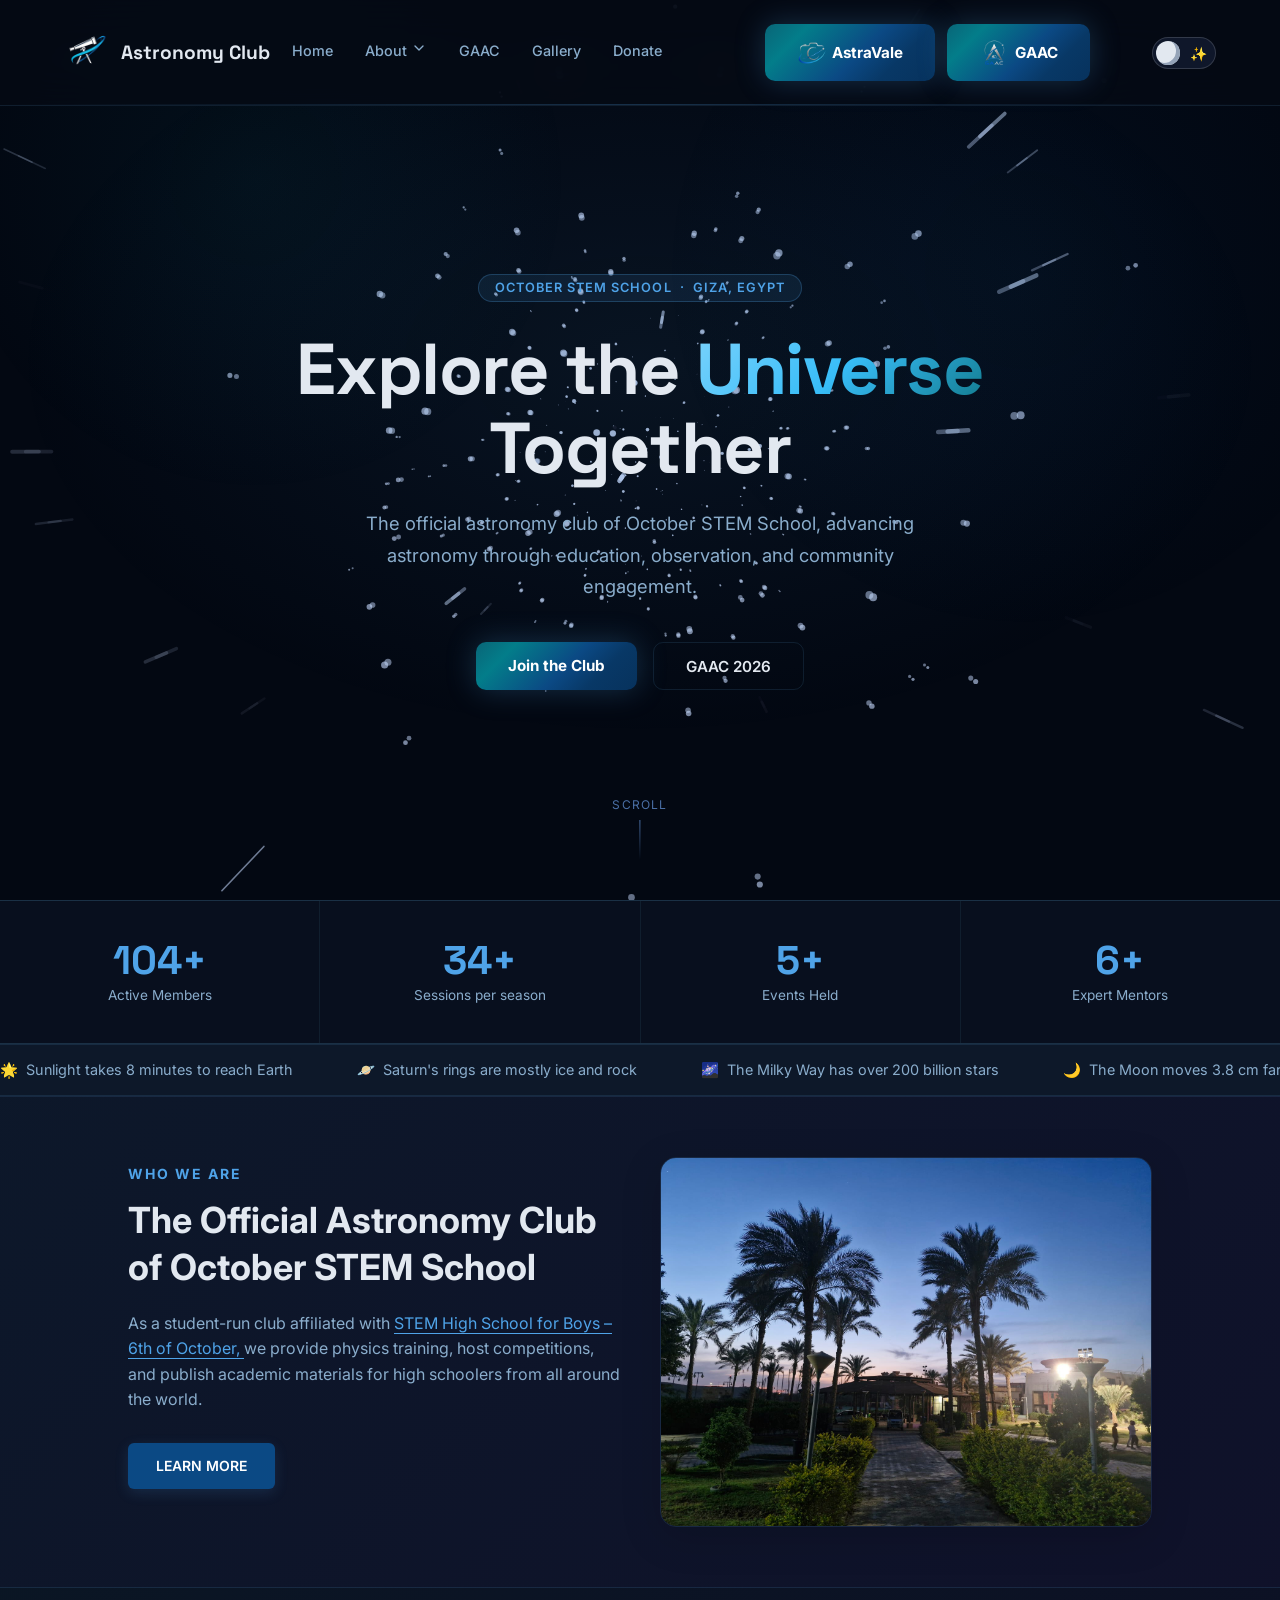
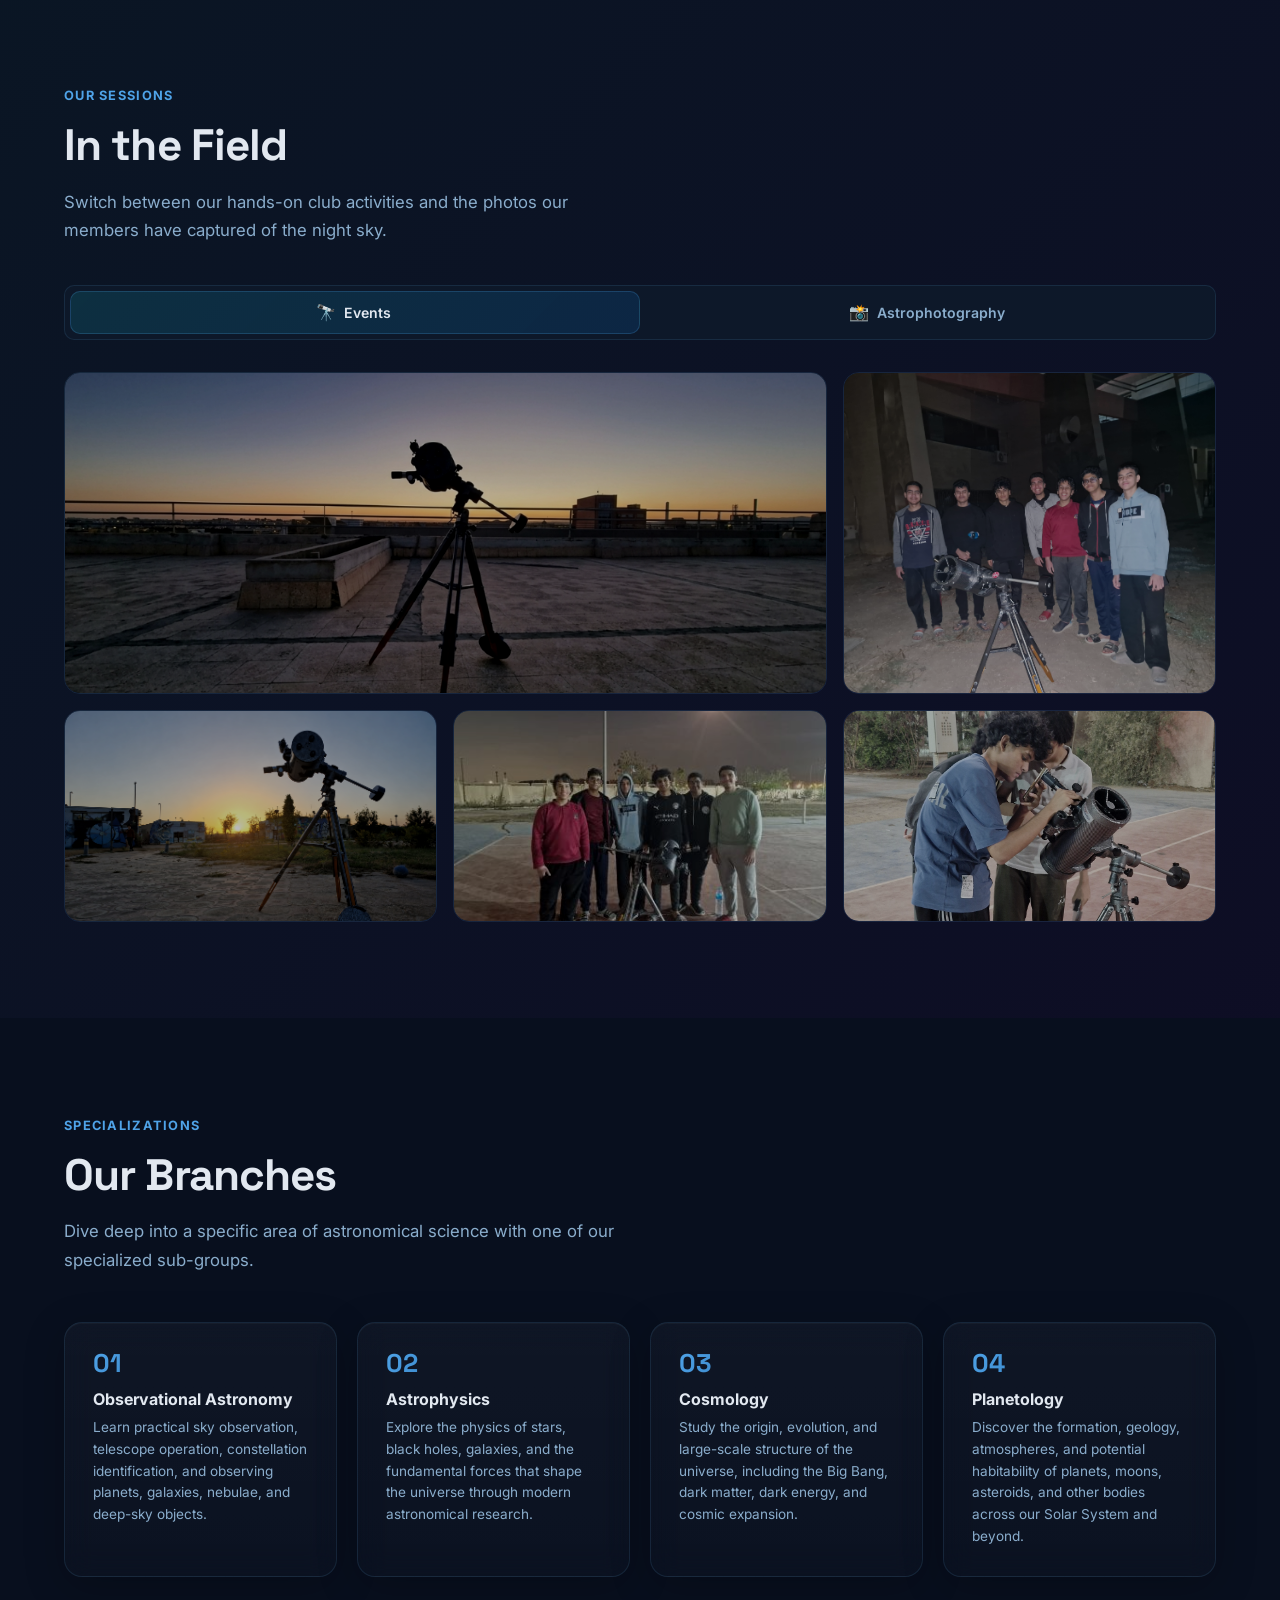
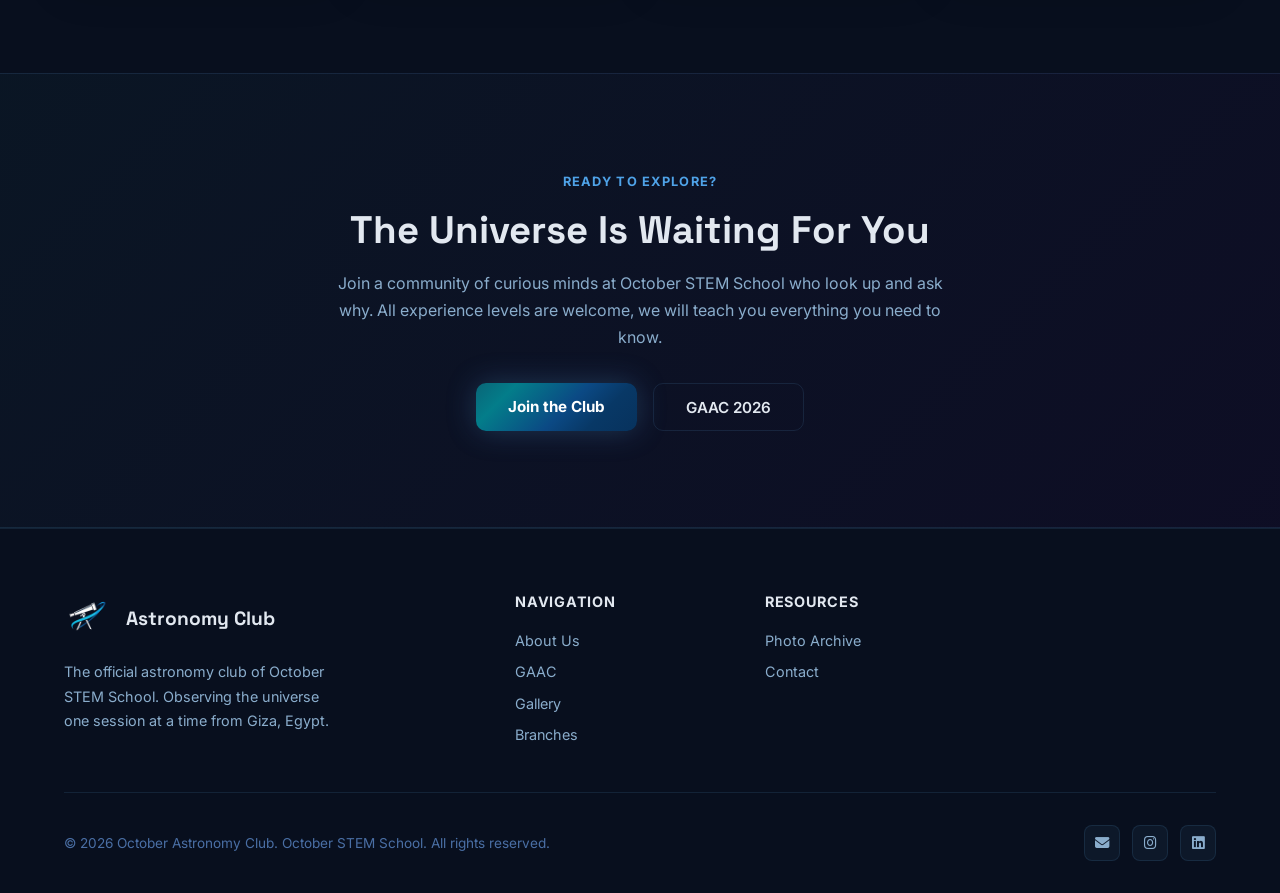
==== commit faa8a15d: "Initial commit: OCT Astronomy Club website" ====
--- a/index.html
+++ b/index.html
@@ -1,371 +1,447 @@
-<!doctype html>
-<html lang="en">
-  <head>
-    <link rel="stylesheet" href="css/style.css" />
-
-    <script src="js/theme.js"></script>
-
-    <meta charset="UTF-8" />
-    <meta name="viewport" content="width=device-width, initial-scale=1.0" />
-    <meta
-      name="description"
-      content="OCT Astronomy Club – October STEM School"
-    />
-    <title>OCT Astronomy Club – Home</title>
-    <link
-      href="https://fonts.googleapis.com/css2?family=Inter:wght@300;400;500;600;700;800;900&family=Space+Grotesk:wght@400;500;600;700&display=swap"
-      rel="stylesheet"
-/>
-
-    <link rel="stylesheet" href="css/style.css" />
-  </head>
-  <body>
-
-
-    <canvas id="stars-bg"></canvas>
-
-    <canvas id="stars-bg-body"></canvas>
-
-    <div id="navbar-placeholder"></div>
-
-    <section class="hero">
-      <div class="hero-content">
-        <div class="hero-badge">
-          ⭐ October STEM School &nbsp;·&nbsp; Giza, Egypt
-        </div>
-        <h1>
-          Explore the <span class="gradient">Universe</span><br />Together
-        </h1>
-        <p>
-          The official astronomy club of October STEM School, 
-          advancing astronomy through education, observation, and community engagement.
-        </p>
-        <div class="hero-btns">
-          <a href="join.html" class="btn-primary">Join the Club</a>
-          <a href="" class="btn-secondary">Our Programs →</a>
-        </div>
-      </div>
-      <div class="hero-scroll">Scroll</div>
-    </section>
-
-    <div class="stats">
-      <div class="stat">
-        <div class="stat-num" id="s1">0+</div>
-        <div class="stat-label">Active Members</div>
-      </div>
-      <div class="stat">
-        <div class="stat-num" id="s2">0+</div>
-        <div class="stat-label"> Sessions per season</div>
-      </div>
-      <div class="stat">
-        <div class="stat-num" id="s3">0+</div>
-        <div class="stat-label">Events Held</div>
-      </div>
-      <div class="stat">
-        <div class="stat-num" id="s4">0+</div>
-        <div class="stat-label">Expert Mentors</div>
-      </div>
-    </div>
-
-    <div class="ticker-wrap">
-      <div class="ticker-inner">
-        <div class="ticker-item">
-          <span>🌟</span>Sunlight takes 8 minutes to reach Earth
-        </div>
-        <div class="ticker-item">
-          <span>🪐</span>Saturn's rings are mostly ice and rock
-        </div>
-        <div class="ticker-item">
-          <span>🌌</span>The Milky Way has over 200 billion stars
-        </div>
-        <div class="ticker-item">
-          <span>🌙</span>The Moon moves 3.8 cm farther away each year
-        </div>
-        <div class="ticker-item">
-          <span>⭐</span>A neutron star can spin 600 times per second
-        </div>
-        <div class="ticker-item">
-          <span>🔭</span>The observable universe spans 93 billion light-years
-        </div>
-        <div class="ticker-item">
-          <span>☀️</span>The Sun is 99.86% of the solar system's mass
-        </div>
-        <div class="ticker-item">
-          <span>🌟</span>Sunlight takes 8 minutes to reach Earth
-        </div>
-        <div class="ticker-item">
-          <span>🪐</span>Saturn's rings are mostly ice and rock
-        </div>
-        <div class="ticker-item">
-          <span>🌌</span>The Milky Way has over 200 billion stars
-        </div>
-        <div class="ticker-item">
-          <span>🌙</span>The Moon moves 3.8 cm farther away each year
-        </div>
-        <div class="ticker-item">
-          <span>⭐</span>A neutron star can spin 600 times per second
-        </div>
-        <div class="ticker-item">
-          <span>🔭</span>The observable universe spans 93 billion light-years
-        </div>
-        <div class="ticker-item">
-          <span>☀️</span>The Sun is 99.86% of the solar system's mass
-        </div>
-      </div>
-    </div>
-
-
-    <!-- _____________________________________________________________
-    STEM OCTOBER SECTION 
-    -->
-    <section class="octSchool">
-      <div class="octSchoolAbout">
-        <h4 style="
-          color: var(--accent)
-          ">Who we are</h4>
-        <h1>The Official Astronomy Club of October STEM School</h1>
-        <p>
-          As a student-run club affiliated with 
-          <span><a href="stemegypt.net">STEM High School for Boys – 6th of October, </a></span>
-          we provide physics training, host competitions, and publish academic materials for high schoolers from all around the world.
-        </p>
-        <p><a href="about.html">Learn More</a></p>
-      </div>
-      <div class="octSchoolImg">
-        <img src="/images/octLogo2.jpeg">
-      </div>
-    </section>
-
-    <!-- ═══════════════════════════════════════════════════════════════
-     GALLERY SECTION — tabbed with sliding panels
-════════════════════════════════════════════════════════════════ -->
-    <section id="gallery">
-      <!-- header -->
-      <div style="max-width: 1200px; margin: 0 auto 2.5rem">
-        <div class="section-tag">Our Sessions</div>
-        <h2 class="section-title">In the Field</h2>
-        <p class="section-subtitle">
-          Switch between our hands-on club activities and the photos our members
-          have captured of the night sky.
-        </p>
-      </div>
-
-      <!-- tab switcher -->
-      <div class="gallery-tabs" style="max-width: 1200px; margin: 0 auto 2rem">
-        <button class="gtab active" data-tab="workshops">
-          <span class="gtab-icon">🔭</span> Events
-        </button>
-        <button class="gtab" data-tab="astrophoto">
-          <span class="gtab-icon">📸</span> Astrophotography
-        </button>
-        <!-- sliding indicator -->
-        <div class="gtab-indicator"></div>
-      </div>
-
-      <!-- panels viewport (clips the sliding panels) -->
-      <div class="gallery-viewport">
-        <!-- panel 1: workshops -->
-        <div class="gallery-panel active" id="panel-workshops">
-          <div class="gallery-grid">
-            <div class="gallery-item">
-              <div
-                class="g-img"
-                style="background: linear-gradient(135deg, #0a1528, #111e33)"
-              >
-                <img src="images/sunset-clean.png" alt="Ramadan Crescent Detection" />
-              </div>
-              <div class="g-overlay">
-                <span>🌙 Ramadan Crescent Detection</span>
-              </div>
-            </div>
-            <div class="gallery-item">
-              <div
-                class="g-img"
-                style="background: linear-gradient(135deg, #111e33, #1a0a2e)"
-              >
-                <img
-                  src="images/Field session.jpg"
-                  alt="learning telescope mechanism"
-                />
-              </div>
-              <div class="g-overlay">
-                <span>🔭 Learning Telescope Mechanism Session</span>
-              </div>
-            </div>
-            <div class="gallery-item">
-              <div
-                class="g-img"
-                style="background: linear-gradient(135deg, #0a1528, #0d2044)"
-              >
-                <img
-                  src="images/sunset2.png"
-                  alt="Rooftop Observation Session at Sunset"
-                />
-              </div>
-              <div class="g-overlay">
-                <span>🌇 Rooftop Observation Session at Sunset</span>
-              </div>
-            </div>
-            <div class="gallery-item">
-              <div
-                class="g-img"
-                style="background: linear-gradient(135deg, #111e33, #0a1528)"
-              >
-                <img
-                  src="images/Astro session.jpg"
-                  alt="Club Members Night Session"
-                />
-              </div>
-              <div class="g-overlay">
-                <span>🌕 Full Moon Observation Session</span>
-              </div>
-            </div>
-            <div class="gallery-item">
-              <div
-                class="g-img"
-                style="background: linear-gradient(135deg, #1a0a2e, #0a1528)"
-              >
-                <img src="images/stargazing.jpg" alt="Red moon" />
-              </div>
-              <div class="g-overlay">
-                <span>📍 Red Moon Observation Session</span>
-              </div>
-            </div>
-          </div>
-        </div>
-
-        <!-- panel 2: astrophotography -->
-        <div class="gallery-panel" id="panel-astrophoto">
-          <div class="gallery-grid astrophoto-grid">
-            <div class="gallery-item">
-              <div
-                class="g-img"
-                style="background: linear-gradient(135deg, #050a14, #0a1020)"
-              >
-                <img src="images/moonSurface2.jpeg" alt="..."/>
-              </div>
-              <div class="g-overlay">
-                <span> Lunar Surface</span>
-              </div>
-            </div>
-            <div class="gallery-item">
-              <div
-                class="g-img"
-                style="background: linear-gradient(135deg, #08101e, #050a14)"
-              >
-                <img src="images/MilkyWay.jpeg" />
-              </div>
-              <div class="g-overlay">
-                <span> Milky Way Galaxy</span>
-              </div>
-            </div>
-            <div class="gallery-item">
-              <div
-                class="g-img"
-                style="background: linear-gradient(135deg, #050a14, #0d0820)"
-              >
-                <img src="images/jupiter.jpeg" />
-              </div>
-              <div class="g-overlay">
-                <span> Jupiter</span>
-              </div>
-            </div>
-            <div class="gallery-item">
-              <div
-                class="g-img"
-                style="background: linear-gradient(135deg, #080f1e, #050a14)"
-              >
-                <img src="images/saturn.jpeg" />
-              </div>
-              <div class="g-overlay">
-                <span>Saturn</span>
-              </div>
-            </div>
-            <div class="gallery-item">
-              <div
-                class="g-img"
-                style="background: linear-gradient(135deg, #050a14, #0a1528)"
-              >
-                <img src="images/lunar eclipse-clean.png" />
-              </div>
-              <div class="g-overlay">
-                <span> Lunar Eclipse</span>
-              </div>
-            </div>
-          </div>
-        </div>
-      </div>
-      <!-- /gallery-viewport -->
-    </section>
-
-    <section id="branches" class="branches-bg">
-      <div style="max-width: 1200px; margin: 0 auto 0">
-        <div class="section-tag">Specializations</div>
-        <h2 class="section-title">Our Branches</h2>
-        <p class="section-subtitle">
-          Dive deep into a specific area of astronomical science with one of our
-          specialized sub-groups.
-        </p>
-      </div>
-      <div class="branches-grid">
-        <div class="branch-card">
-          <div class="branch-num">01</div>
-          <h3>Observational Astronomy</h3>
-          <p>
-            Hands-on telescope work, planet tracking, and lunar surface mapping
-            sessions for all experience levels.
-          </p>
-        </div>
-        <div class="branch-card">
-          <div class="branch-num">02</div>
-          <h3>Celestial Mechanics</h3>
-          <p>
-            Orbital dynamics, eclipses, and the mathematical models behind
-            planetary and lunar motion.
-          </p>
-        </div>
-        <div class="branch-card">
-          <div class="branch-num">03</div>
-          <h3>Astrophotography</h3>
-          <p>
-            Camera setups, long-exposure techniques, and image processing for
-            stunning night-sky photography.
-          </p>
-        </div>
-        <div class="branch-card">
-          <div class="branch-num">04</div>
-          <h3>Islamic Astronomy</h3>
-          <p>
-            Crescent moon sighting, the Islamic lunar calendar, and the rich
-            heritage of Arab astronomers.
-          </p>
-        </div>
-      </div>
-    </section>
-
-    <section class="cta-section">
-      <div class="cta-inner">
-        <div class="section-tag" style="justify-content: center">
-          Ready to Explore?
-        </div>
-        <h2>The Universe Is Waiting For You</h2>
-        <p>
-          Join a community of curious minds at October STEM School who look up
-          and ask why. All experience levels are welcome we will teach you
-          everything you need to know.
-        </p>
-        <div class="cta-btns">
-          <a href="join.html" class="btn-primary">Join the Club</a>
-          <a href="about.html" class="btn-secondary">Learn More</a>
-        </div>
-      </div>
-    </section>
-
-    <div id="footer-placeholder"></div>
-
-    <script src="js/loading.js"></script>
-    <script src="js/components.js"></script>
-    <script src="js/main.js"></script>
-    <script src="js/conters.js"></script>
-  </body>
-</html>
+<!doctype html>
+<html lang="en">
+  <head>
+    <meta charset="UTF-8" />
+    <meta name="viewport" content="width=device-width, initial-scale=1.0" />
+    <meta
+      name="description"
+      content="OCT Astronomy Club – October STEM School"
+    />
+    <title>OCT Astronomy Club – Home</title>
+    <link rel="preconnect" href="https://fonts.googleapis.com" />
+    <link rel="preconnect" href="https://fonts.gstatic.com" crossorigin />
+    <link
+      href="https://fonts.googleapis.com/css2?family=Inter:wght@300;400;500;600;700;800;900&family=Space+Grotesk:wght@400;500;600;700&display=swap"
+      rel="stylesheet"
+    />
+    <link
+      rel="stylesheet"
+      href="https://cdnjs.cloudflare.com/ajax/libs/font-awesome/6.7.2/css/all.min.css"
+    />
+    <link rel="stylesheet" href="css/style.css" />
+    <script src="js/theme.js"></script>
+    <style>
+      #loading-overlay {
+        position: fixed;
+        inset: 0;
+        z-index: 99999;
+        background: #050a14;
+        display: flex;
+        flex-direction: column;
+        align-items: center;
+        justify-content: center;
+        transition: opacity 0.5s cubic-bezier(0.4, 0, 0.2, 1), visibility 0.5s;
+      }
+      #loading-overlay.fade-out {
+        opacity: 0;
+        visibility: hidden;
+      }
+      #loading-overlay .loader-ring {
+        position: relative;
+        width: 120px;
+        height: 120px;
+        display: flex;
+        align-items: center;
+        justify-content: center;
+      }
+      #loading-overlay .loader-ring::before,
+      #loading-overlay .loader-ring::after {
+        content: "";
+        position: absolute;
+        border-radius: 50%;
+        border: 2px solid transparent;
+      }
+      #loading-overlay .loader-ring::before {
+        inset: -8px;
+        border-top-color: rgba(79,163,232,0.6);
+        border-right-color: rgba(79,163,232,0.15);
+        animation: ringRotate 1.4s cubic-bezier(0.5, 0, 0.5, 1) infinite;
+      }
+      #loading-overlay .loader-ring::after {
+        inset: -18px;
+        border-bottom-color: rgba(124,58,237,0.4);
+        border-left-color: rgba(124,58,237,0.08);
+        animation: ringRotateReverse 1.8s cubic-bezier(0.5, 0, 0.5, 1) infinite;
+      }
+      @keyframes ringRotate {
+        from { transform: rotate(0deg); }
+        to { transform: rotate(360deg); }
+      }
+      @keyframes ringRotateReverse {
+        from { transform: rotate(0deg); }
+        to { transform: rotate(-360deg); }
+      }
+      #loading-overlay .loader-logo {
+        width: 64px;
+        height: 64px;
+        animation: logoPulse 2s ease-in-out infinite;
+        filter: drop-shadow(0 0 20px rgba(79,163,232,0.45));
+      }
+      @keyframes logoPulse {
+        0%, 100% { transform: scale(1); filter: drop-shadow(0 0 12px rgba(79,163,232,0.3)); }
+        50% { transform: scale(1.08); filter: drop-shadow(0 0 28px rgba(79,163,232,0.6)); }
+      }
+      #loading-overlay .loader-text {
+        margin-top: 1.8rem;
+        font-family: "Space Grotesk", sans-serif;
+        font-size: 0.7rem;
+        font-weight: 600;
+        color: rgba(200,220,255,0.5);
+        letter-spacing: 0.3em;
+        text-transform: uppercase;
+        animation: textFade 2s ease-in-out infinite;
+      }
+      @keyframes textFade {
+        0%, 100% { opacity: 0.4; }
+        50% { opacity: 1; }
+      }
+      #loading-overlay .loader-dots {
+        display: flex;
+        gap: 6px;
+        margin-top: 1rem;
+      }
+      #loading-overlay .loader-dots span {
+        width: 5px;
+        height: 5px;
+        border-radius: 50%;
+        background: rgba(79,163,232,0.6);
+        animation: dotBounce 1.2s ease-in-out infinite;
+      }
+      #loading-overlay .loader-dots span:nth-child(2) { animation-delay: 0.15s; }
+      #loading-overlay .loader-dots span:nth-child(3) { animation-delay: 0.3s; }
+      @keyframes dotBounce {
+        0%, 80%, 100% { transform: scale(0.6); opacity: 0.3; }
+        40% { transform: scale(1.2); opacity: 1; }
+      }
+      #loading-overlay .star-field {
+        position: absolute;
+        inset: 0;
+        overflow: hidden;
+        pointer-events: none;
+      }
+      #loading-overlay .star-field i {
+        position: absolute;
+        width: 2px;
+        height: 2px;
+        border-radius: 50%;
+        background: rgba(200,220,255,0.7);
+        animation: starTwinkle 2.5s ease-in-out infinite;
+      }
+      #loading-overlay .star-field i:nth-child(1) { top: 12%; left: 18%; animation-delay: 0s; }
+      #loading-overlay .star-field i:nth-child(2) { top: 25%; left: 72%; animation-delay: 0.4s; width: 3px; height: 3px; }
+      #loading-overlay .star-field i:nth-child(3) { top: 60%; left: 85%; animation-delay: 0.8s; }
+      #loading-overlay .star-field i:nth-child(4) { top: 78%; left: 30%; animation-delay: 1.2s; width: 3px; height: 3px; }
+      #loading-overlay .star-field i:nth-child(5) { top: 40%; left: 8%; animation-delay: 0.3s; }
+      #loading-overlay .star-field i:nth-child(6) { top: 15%; left: 55%; animation-delay: 0.7s; width: 3px; height: 3px; }
+      #loading-overlay .star-field i:nth-child(7) { top: 85%; left: 62%; animation-delay: 1.1s; }
+      #loading-overlay .star-field i:nth-child(8) { top: 50%; left: 42%; animation-delay: 0.5s; width: 3px; height: 3px; }
+      #loading-overlay .star-field i:nth-child(9) { top: 35%; left: 92%; animation-delay: 0.9s; }
+      #loading-overlay .star-field i:nth-child(10) { top: 70%; left: 12%; animation-delay: 1.4s; width: 3px; height: 3px; }
+      #loading-overlay .star-field i:nth-child(11) { top: 8%; left: 88%; animation-delay: 0.2s; }
+      #loading-overlay .star-field i:nth-child(12) { top: 92%; left: 48%; animation-delay: 1.0s; }
+      @keyframes starTwinkle {
+        0%, 100% { opacity: 0.15; transform: scale(0.8); }
+        50% { opacity: 1; transform: scale(1.3); }
+      }
+    </style>
+  </head>
+  <body>
+
+    <div id="loading-overlay">
+      <div class="star-field">
+        <i></i><i></i><i></i><i></i><i></i><i></i><i></i><i></i><i></i><i></i><i></i><i></i>
+      </div>
+      <div class="loader-ring">
+        <img class="loader-logo" src="images/Club_Logo_Black_BG-removebg-preview.png" alt="Loading" />
+      </div>
+      <div class="loader-text">Please wait</div>
+      <div class="loader-dots">
+        <span></span><span></span><span></span>
+      </div>
+    </div>
+
+    <canvas id="stars-bg"></canvas>
+    <canvas id="stars-bg-body"></canvas>
+
+    <div id="navbar-placeholder"></div>
+
+    <section class="hero">
+      <div class="hero-content">
+        <div class="hero-badge">
+          October STEM School &nbsp;·&nbsp; Giza, Egypt
+        </div>
+        <h1>
+          Explore the <span class="gradient">Universe</span><br />Together
+        </h1>
+        <p>
+          The official astronomy club of October STEM School, 
+          advancing astronomy through education, observation, and community engagement.
+        </p>
+        <div class="hero-btns">
+          <a href="join.html" class="btn-primary">Join the Club</a>
+          <a href="https://gaac.stemastronomyclub.org/" class="btn-secondary" target="_blank">GAAC 2026</a>
+        </div>
+      </div>
+      <div class="hero-scroll">Scroll</div>
+    </section>
+
+    <div class="stats">
+      <div class="stat">
+        <div class="stat-num" id="s1">0+</div>
+        <div class="stat-label">Active Members</div>
+      </div>
+      <div class="stat">
+        <div class="stat-num" id="s2">0+</div>
+        <div class="stat-label">Sessions per season</div>
+      </div>
+      <div class="stat">
+        <div class="stat-num" id="s3">0+</div>
+        <div class="stat-label">Events Held</div>
+      </div>
+      <div class="stat">
+        <div class="stat-num" id="s4">0+</div>
+        <div class="stat-label">Expert Mentors</div>
+      </div>
+    </div>
+
+    <div class="ticker-wrap">
+      <div class="ticker-inner">
+        <div class="ticker-item">
+          <span>🌟</span>Sunlight takes 8 minutes to reach Earth
+        </div>
+        <div class="ticker-item">
+          <span>🪐</span>Saturn's rings are mostly ice and rock
+        </div>
+        <div class="ticker-item">
+          <span>🌌</span>The Milky Way has over 200 billion stars
+        </div>
+        <div class="ticker-item">
+          <span>🌙</span>The Moon moves 3.8 cm farther away each year
+        </div>
+        <div class="ticker-item">
+          <span>⭐</span>A neutron star can spin 600 times per second
+        </div>
+        <div class="ticker-item">
+          <span>🔭</span>The observable universe spans 93 billion light-years
+        </div>
+        <div class="ticker-item">
+          <span>☀️</span>The Sun is 99.86% of the solar system's mass
+        </div>
+        <div class="ticker-item">
+          <span>🌟</span>Sunlight takes 8 minutes to reach Earth
+        </div>
+        <div class="ticker-item">
+          <span>🪐</span>Saturn's rings are mostly ice and rock
+        </div>
+        <div class="ticker-item">
+          <span>🌌</span>The Milky Way has over 200 billion stars
+        </div>
+        <div class="ticker-item">
+          <span>🌙</span>The Moon moves 3.8 cm farther away each year
+        </div>
+        <div class="ticker-item">
+          <span>⭐</span>A neutron star can spin 600 times per second
+        </div>
+        <div class="ticker-item">
+          <span>🔭</span>The observable universe spans 93 billion light-years
+        </div>
+        <div class="ticker-item">
+          <span>☀️</span>The Sun is 99.86% of the solar system's mass
+        </div>
+      </div>
+    </div>
+
+    <section class="octSchool">
+      <div class="octSchoolAbout">
+        <h4 style="color: var(--accent)">Who we are</h4>
+        <h1>The Official Astronomy Club of October STEM School</h1>
+        <p>
+          As a student-run club affiliated with 
+          <span><a href="https://stemegypt.net">STEM High School for Boys – 6th of October, </a></span>
+          we provide physics training, host competitions, and publish academic materials for high schoolers from all around the world.
+        </p>
+        <p><a href="about.html">Learn More</a></p>
+      </div>
+      <div class="octSchoolImg">
+        <img src="images/octLogo2.jpeg" alt="October STEM School" loading="lazy" />
+      </div>
+    </section>
+
+    <section id="gallery">
+      <div style="max-width: 1200px; margin: 0 auto 2.5rem">
+        <div class="section-tag">Our Sessions</div>
+        <h2 class="section-title">In the Field</h2>
+        <p class="section-subtitle">
+          Switch between our hands-on club activities and the photos our members
+          have captured of the night sky.
+        </p>
+      </div>
+
+      <div class="gallery-tabs" style="max-width: 1200px; margin: 0 auto 2rem">
+        <button class="gtab active" data-tab="workshops">
+          <span class="gtab-icon">🔭</span> Events
+        </button>
+        <button class="gtab" data-tab="astrophoto">
+          <span class="gtab-icon">📸</span> Astrophotography
+        </button>
+        <div class="gtab-indicator"></div>
+      </div>
+
+      <div class="gallery-viewport">
+        <div class="gallery-panel active" id="panel-workshops">
+          <div class="gallery-grid">
+            <div class="gallery-item">
+              <div class="g-img" style="background: linear-gradient(135deg, #0a1528, #111e33)">
+                <img src="images/sunset-clean.png" alt="Ramadan Crescent Detection" loading="lazy" />
+              </div>
+              <div class="g-overlay"><span>🌙 Ramadan Crescent Detection</span></div>
+            </div>
+            <div class="gallery-item">
+              <div class="g-img" style="background: linear-gradient(135deg, #111e33, #1a0a2e)">
+                <img src="images/Field session.jpg" alt="Learning Telescope Mechanism" loading="lazy" />
+              </div>
+              <div class="g-overlay"><span>🔭 Learning Telescope Mechanism Session</span></div>
+            </div>
+            <div class="gallery-item">
+              <div class="g-img" style="background: linear-gradient(135deg, #0a1528, #0d2044)">
+                <img src="images/sunset2.png" alt="Rooftop Observation Session at Sunset" loading="lazy" />
+              </div>
+              <div class="g-overlay"><span>🌇 Sunset Observation</span></div>
+            </div>
+            <div class="gallery-item">
+              <div class="g-img" style="background: linear-gradient(135deg, #111e33, #0a1528)">
+                <img src="images/Astro session.jpg" alt="Club Members Night Session" loading="lazy" />
+              </div>
+              <div class="g-overlay"><span>🌕 Full Moon Observation Session</span></div>
+            </div>
+            <div class="gallery-item">
+              <div class="g-img" style="background: linear-gradient(135deg, #1a0a2e, #0a1528)">
+                <img src="images/stargazing.jpg" alt="Red Moon Observation" loading="lazy" />
+              </div>
+              <div class="g-overlay"><span>📍 Red Moon Observation Session</span></div>
+            </div>
+          </div>
+        </div>
+
+        <div class="gallery-panel" id="panel-astrophoto">
+          <div class="gallery-grid astrophoto-grid">
+            <div class="gallery-item">
+              <div class="g-img" style="background: linear-gradient(135deg, #050a14, #0a1020)">
+                <img src="images/moonSurface2.jpeg" alt="Lunar Surface" loading="lazy" />
+              </div>
+              <div class="g-overlay"><span>Lunar Surface</span></div>
+            </div>
+            <div class="gallery-item">
+              <div class="g-img" style="background: linear-gradient(135deg, #08101e, #050a14)">
+                <img src="images/MilkyWay.jpeg" alt="Milky Way Galaxy" loading="lazy" />
+              </div>
+              <div class="g-overlay"><span>Milky Way Galaxy</span></div>
+            </div>
+            <div class="gallery-item">
+              <div class="g-img" style="background: linear-gradient(135deg, #050a14, #0d0820)">
+                <img src="images/jupiter.jpeg" alt="Jupiter" loading="lazy" />
+              </div>
+              <div class="g-overlay"><span>Jupiter</span></div>
+            </div>
+            <div class="gallery-item">
+              <div class="g-img" style="background: linear-gradient(135deg, #080f1e, #050a14)">
+                <img src="images/saturn.jpeg" alt="Saturn" loading="lazy" />
+              </div>
+              <div class="g-overlay"><span>Saturn</span></div>
+            </div>
+            <div class="gallery-item">
+              <div class="g-img" style="background: linear-gradient(135deg, #050a14, #0a1528)">
+                <img src="images/lunar eclipse-clean.png" alt="Lunar Eclipse" loading="lazy" />
+              </div>
+              <div class="g-overlay"><span>Lunar Eclipse</span></div>
+            </div>
+          </div>
+        </div>
+      </div>
+    </section>
+
+    <section id="branches" class="branches-bg">
+      <div style="max-width: 1200px; margin: 0 auto 0">
+        <div class="section-tag">Specializations</div>
+        <h2 class="section-title">Our Branches</h2>
+        <p class="section-subtitle">
+          Dive deep into a specific area of astronomical science with one of our
+          specialized sub-groups.
+        </p>
+      </div>
+      <div class="branches-grid">
+        <div class="branch-card">
+          <div class="branch-num">01</div>
+          <h3>Observational Astronomy</h3>
+          <p>
+            Learn practical sky observation, telescope operation, constellation
+            identification, and observing planets, galaxies, nebulae, and deep-sky
+            objects.
+          </p>
+        </div>
+
+        <div class="branch-card">
+          <div class="branch-num">02</div>
+          <h3>Astrophysics</h3>
+          <p>
+            Explore the physics of stars, black holes, galaxies, and the fundamental
+            forces that shape the universe through modern astronomical research.
+          </p>
+        </div>
+
+        <div class="branch-card">
+          <div class="branch-num">03</div>
+          <h3>Cosmology</h3>
+          <p>
+            Study the origin, evolution, and large-scale structure of the universe,
+            including the Big Bang, dark matter, dark energy, and cosmic expansion.
+          </p>
+        </div>
+
+        <div class="branch-card">
+          <div class="branch-num">04</div>
+          <h3>Planetology</h3>
+          <p>
+            Discover the formation, geology, atmospheres, and potential habitability of
+            planets, moons, asteroids, and other bodies across our Solar System and
+            beyond.
+          </p>
+        </div>
+      </div>
+    </section>
+
+    <section class="cta-section">
+      <div class="cta-inner">
+        <div class="section-tag" style="justify-content: center">
+          Ready to Explore?
+        </div>
+        <h2>The Universe Is Waiting For You</h2>
+        <p>
+          Join a community of curious minds at October STEM School who look up
+          and ask why. All experience levels are welcome, we will teach you
+          everything you need to know.
+        </p>
+        <div class="cta-btns">
+          <a href="join.html" class="btn-primary">Join the Club</a>
+          <a href="https://gaac.stemastronomyclub.org/" class="btn-secondary" target="_blank">GAAC 2026</a>
+        </div>
+      </div>
+    </section>
+
+    <div id="footer-placeholder"></div>
+
+    <script src="js/components.js"></script>
+    <script src="js/main.js"></script>
+    <script>
+      window.addEventListener("load", function() {
+        var overlay = document.getElementById("loading-overlay");
+        if (overlay) {
+          setTimeout(function() {
+            overlay.classList.add("fade-out");
+            setTimeout(function() { overlay.remove(); }, 500);
+          }, 800);
+        }
+      });
+    </script>
+  </body>
+</html>
--- a/css/style.css
+++ b/css/style.css
@@ -1,2584 +1,2798 @@
-/* =============================================================================
-   THEME VARIABLES
-   ============================================================================= */
-
-:root {
-  --bg: #050a14;
-  --bg2: #080f1e;
-  --surface: #0d1829;
-  --surface2: #111e33;
-  --border: rgba(99, 179, 237, 0.12);
-  --accent: #4fa3e8;
-  --accent2: #0b4984;
-  --accent3: #107788;
-  --text: #e2e8f0;
-  --text-muted: #8aadcc;
-  --text-dim: #4a6fa5;
-  --glow: rgba(79, 163, 232, 0.15);
-  --nav-bg: rgba(5, 10, 20, 0.8);
-  --star-color: 200, 220, 255;
-}
-
-[data-theme="light"] {
-  --bg: #eef6fb;
-  --bg2: #ddebf5;
-  --surface: rgba(255, 255, 255, 0.72);
-  --surface2: rgba(255, 255, 255, 0.82);
-  --border: rgba(8, 56, 102, 0.08);
-  --accent: #3e8cac;
-  --accent2: #0b4984;
-  --accent3: #107788;
-  --text: #0f172a;
-  --text-muted: #49657f;
-  --text-dim: #6b7f95;
-  --glow: rgba(11, 73, 132, 0.08);
-  --nav-bg: rgba(255, 255, 255, 0.65);
-  --star-color: 11, 73, 132;
-}
-
-/* =============================================================================
-   LIGHT MODE OVERRIDES
-   ============================================================================= */
-
-[data-theme="light"] body {
-  background:
-    radial-gradient(
-      circle at top left,
-      rgba(16, 119, 136, 0.08),
-      transparent 28%
-    ),
-    radial-gradient(
-      circle at bottom right,
-      rgba(11, 73, 132, 0.07),
-      transparent 30%
-    ),
-    var(--bg);
-}
-
-[data-theme="light"] .program-card,
-[data-theme="light"] .branch-card,
-[data-theme="light"] .contact-form {
-  background: rgba(255, 255, 255, 0.58);
-  backdrop-filter: blur(18px);
-  box-shadow: 0 10px 40px rgba(11, 73, 132, 0.06);
-  border: 1px solid rgba(255, 255, 255, 0.5);
-}
-
-[data-theme="light"] nav {
-  backdrop-filter: blur(18px);
-  box-shadow: 0 10px 30px rgba(11, 73, 132, 0.05);
-}
-
-[data-theme="light"] .navbar__dropdown-menu {
-  background: white;
-  border: 1px solid #f3f4f6;
-  box-shadow:
-    0 20px 25px -5px rgba(0, 0, 0, 0.1),
-    0 10px 10px -5px rgba(0, 0, 0, 0.04);
-}
-
-[data-theme="light"] .navbar__dropdown-menu a {
-  color: #374151;
-}
-
-[data-theme="light"] .navbar__dropdown-menu a::before {
-  background: linear-gradient(to bottom, #355380, #3959b0);
-}
-
-[data-theme="light"] .navbar__dropdown-menu a:hover {
-  background: linear-gradient(to right, #f0fafd, #ecf5fd);
-  color: #355680;
-}
-
-[data-theme="light"] .astro-slider {
-  background-color: #38bdf8;
-  border-color: rgba(0, 0, 0, 0.1);
-}
-
-[data-theme="light"] .astro-slider::after {
-  content: "☁️";
-  right: 36px;
-  font-size: 12px;
-  opacity: 0.9;
-}
-
-[data-theme="light"] .astro-slider::before {
-  transform: translateX(32px);
-  background-color: #fef08a;
-  box-shadow: 0 0 10px #fde047;
-}
-
-[data-theme="light"] .nav-btn {
-  border-color: #3e8cac;
-  color: #3e8cac;
-}
-
-[data-theme="light"] .nav-btn:hover {
-  background: #3e8cac;
-  color: #eef6fb;
-  box-shadow: 0 0 12px rgba(62, 140, 172, 0.4);
-}
-
-[data-theme="light"] .nav-btn-gaac {
-  border-color: #107788;
-  color: #107788;
-}
-
-[data-theme="light"] .nav-btn-gaac:hover {
-  background: #107788;
-  color: #eef6fb;
-  box-shadow: 0 0 12px rgba(16, 119, 136, 0.4);
-}
-
-/* =============================================================================
-   GLOBAL TRANSITIONS
-   ============================================================================= */
-
-body,
-nav,
-footer,
-.stat,
-.program-card,
-.branch-card,
-.ticker-wrap,
-.contact-form,
-input,
-textarea,
-select {
-  transition:
-    background-color 0.3s ease,
-    border-color 0.3s ease,
-    color 0.3s ease,
-    box-shadow 0.3s ease;
-}
-
-/* =============================================================================
-   RESET & BASE
-   ============================================================================= */
-
-*,
-*::before,
-*::after {
-  box-sizing: border-box;
-  margin: 0;
-  padding: 0;
-}
-
-html {
-  scroll-behavior: smooth;
-}
-
-body {
-  font-family: "Inter", sans-serif;
-  background: var(--bg);
-  color: var(--text);
-  overflow-x: hidden;
-  transition: 0.2s;
-}
-
-body::before {
-  content: "";
-  position: fixed;
-  inset: 0;
-  background:
-    radial-gradient(
-      circle at 20% 20%,
-      rgba(16, 119, 136, 0.08),
-      transparent 25%
-    ),
-    radial-gradient(circle at 80% 30%, rgba(11, 73, 132, 0.08), transparent 30%);
-  pointer-events: none;
-  z-index: 0;
-}
-
-#stars-bg {
-  position: fixed;
-  inset: 0;
-  z-index: 0;
-  pointer-events: none;
-}
-
-/* =============================================================================
-   LOADING SCREEN
-   ============================================================================= */
-
-#loading-screen {
-  position: fixed;
-  inset: 0;
-  display: flex;
-  align-items: center;
-  justify-content: center;
-  background: var(--bg);
-  z-index: 9999;
-  flex-direction: column;
-  gap: 0;
-  overflow: hidden;
-}
-
-#loading-screen::before {
-  content: "";
-  position: absolute;
-  inset: 0;
-  background: transparent;
-  pointer-events: none;
-  z-index: 0;
-}
-
-#loading-canvas {
-  position: absolute;
-  inset: 0;
-  z-index: 1;
-  display: block;
-}
-
-.loading-logo {
-  position: relative;
-  z-index: 10;
-  width: 100px;
-  height: 100px;
-  animation:
-    logoRotate 2s linear infinite,
-    floatUp 3s ease-in-out infinite;
-}
-
-.loading-logo img {
-  width: 100%;
-  height: 100%;
-  object-fit: contain;
-  filter: drop-shadow(0 0 20px rgba(16, 119, 136, 0.3));
-}
-
-.loading-text {
-  position: relative;
-  z-index: 20;
-  font-family: "Space Grotesk", sans-serif;
-  font-size: 2rem;
-  font-weight: 700;
-  color: var(--accent);
-  letter-spacing: 0.15em;
-  animation: textGlow 2s ease-in-out infinite;
-  text-shadow: 0 0 30px rgba(16, 119, 136, 0.6);
-}
-
-@keyframes textGlow {
-  0%,
-  100% {
-    opacity: 0.7;
-    text-shadow: 0 0 20px rgba(16, 119, 136, 0.6);
-  }
-  50% {
-    opacity: 1;
-    text-shadow: 0 0 40px rgba(16, 119, 136, 1);
-  }
-}
-
-@keyframes logoRotate {
-  from {
-    transform: rotate(0deg);
-  }
-  to {
-    transform: rotate(360deg);
-  }
-}
-
-@keyframes fadeInScale {
-  from {
-    opacity: 0;
-    transform: scale(0.8);
-  }
-  to {
-    opacity: 1;
-    transform: scale(1);
-  }
-}
-
-#loading-screen.fade-out {
-  animation: fadeOut 0.8s ease-out forwards;
-}
-
-@keyframes fadeOut {
-  from {
-    opacity: 1;
-  }
-  to {
-    opacity: 0;
-  }
-}
-
-[data-theme="light"] #loading-screen {
-  background: var(--bg);
-}
-
-/* =============================================================================
-   NAVBAR
-   ============================================================================= */
-
-nav {
-  position: fixed;
-  top: 0;
-  left: 0;
-  right: 0;
-  z-index: 100;
-  display: flex;
-  align-items: center;
-  justify-content: space-between;
-  padding: 1.5rem 5%;
-  background: var(--nav-bg);
-  backdrop-filter: blur(20px);
-  border-bottom: 1px solid var(--border);
-  transition:
-    padding 0.4s cubic-bezier(0.4, 0, 0.2, 1),
-    background-color 0.4s ease,
-    border-color 0.4s ease;
-}
-
-nav::after {
-  content: "";
-  position: absolute;
-  left: 0;
-  bottom: 0;
-  width: 100%;
-  height: 1px;
-  background: linear-gradient(
-    90deg,
-    transparent,
-    rgba(79, 163, 232, 0.25),
-    transparent
-  );
-}
-
-nav.nav-scrolled {
-  padding: 0.6rem 5%;
-  box-shadow: 0 4px 20px rgba(0, 0, 0, 0.05);
-}
-
-nav .logo {
-  transition: transform 0.4s ease;
-  transform-origin: left center;
-}
-
-nav.nav-scrolled .logo {
-  transform: scale(0.9);
-}
-
-/* Logo */
-.logo {
-  display: flex;
-  align-items: center;
-  gap: 0.75rem;
-  font-family: "Space Grotesk", sans-serif;
-  font-size: 1.2rem;
-  font-weight: 700;
-  color: var(--text);
-  text-decoration: none;
-}
-
-.logo-icon {
-  width: 38px;
-  height: 38px;
-  background: linear-gradient(
-    135deg,
-    #0a5b6b 0%,
-    #0a4d63 35%,
-    #083a5f 70%,
-    #072f52 100%
-  );
-  border-radius: 10px;
-  display: flex;
-  align-items: center;
-  justify-content: center;
-  font-size: 1.1rem;
-}
-
-.logo em {
-  color: var(--accent);
-  font-style: normal;
-}
-
-/* Nav Links */
-.nav-links {
-  display: flex;
-  align-items: center;
-  gap: 2rem;
-  list-style: none;
-}
-
-.nav-links a,
-.nav-links p {
-  color: var(--text-muted);
-  text-decoration: none;
-  font-size: 0.9rem;
-  font-weight: 500;
-  transition: color 0.2s;
-}
-
-.nav-links a:hover,
-.nav-links p:hover {
-  color: var(--accent);
-  cursor: pointer;
-}
-
-.nav-links > li > a {
-  position: relative;
-  display: inline-block;
-  padding-bottom: 6px;
-}
-
-.nav-links > li > a::after {
-  content: "";
-  position: absolute;
-  bottom: 0;
-  left: 50%;
-  transform: translateX(-50%);
-  height: 2px;
-  width: 0;
-  background: linear-gradient(to right, #1a88a4, #3984b0);
-  transition: width 0.4s cubic-bezier(0.4, 0, 0.2, 1);
-  border-radius: 2px;
-}
-
-.nav-links > li > a:hover {
-  color: #1a88a4;
-  transform: translateY(-2px);
-}
-
-.nav-links > li > a:hover::after {
-  width: 100%;
-}
-
-/* =============================================================================
-   DROPDOWN
-   ============================================================================= */
-.mobile-only {
-  display: none;
-}
-
-.navbar__dropdown {
-  position: relative;
-}
-
-.navbar__dropdown-toggle {
-  display: flex;
-  align-items: center;
-  gap: 0.25rem;
-  cursor: pointer;
-}
-
-.navbar__dropdown-icon {
-  width: 1rem;
-  height: 1rem;
-  transition: transform 0.3s ease;
-}
-
-.navbar__dropdown:hover .navbar__dropdown-icon {
-  transform: rotate(-180deg);
-}
-
-.navbar__dropdown-menu {
-  position: absolute;
-  top: 100%;
-  left: 50%;
-  transform: translateX(-50%) translateY(-10px);
-  margin-top: 0.5rem;
-  background: #081221;
-  border-radius: 0.75rem;
-  box-shadow:
-    0 20px 25px -5px rgba(0, 0, 0, 0.35),
-    0 10px 10px -5px rgba(0, 0, 0, 0.25);
-  min-width: 220px;
-  padding: 0.5rem;
-  opacity: 0;
-  visibility: hidden;
-  transition: all 0.3s cubic-bezier(0.4, 0, 0.2, 1);
-  list-style: none;
-  border: 1px solid rgba(255, 255, 255, 0.06);
-  z-index: 100;
-}
-
-.navbar__dropdown:hover .navbar__dropdown-menu {
-  opacity: 1;
-  visibility: visible;
-  transform: translateX(-50%) translateY(0);
-}
-
-.navbar__dropdown-menu li {
-  margin: 0;
-}
-
-.navbar__dropdown-menu a {
-  display: block;
-  padding: 0.625rem 1rem;
-  font-size: 0.875rem;
-  color: #b8c7d9;
-  border-radius: 0.5rem;
-  transition: all 0.2s ease;
-  position: relative;
-  overflow: hidden;
-}
-
-.navbar__dropdown-menu a::before {
-  content: "";
-  position: absolute;
-  left: 0;
-  top: 0;
-  height: 100%;
-  width: 3px;
-  background: linear-gradient(to bottom, #107788, #0b4984);
-  transform: scaleY(0);
-  transition: transform 0.3s ease;
-}
-
-.navbar__dropdown-menu a::after {
-  display: none;
-}
-
-.navbar__dropdown-menu a:hover {
-  background: linear-gradient(
-    to right,
-    rgba(16, 119, 136, 0.16),
-    rgba(11, 73, 132, 0.18)
-  );
-  color: #dbeafe;
-  transform: translateX(5px);
-  padding-left: 1.25rem;
-}
-
-.navbar__dropdown-menu a:hover::before {
-  transform: scaleY(1);
-}
-
-/* =============================================================================
-   THEME TOGGLE (ASTRO SWITCH)
-   ============================================================================= */
-
-.astro-switch {
-  position: relative;
-  display: inline-block;
-  width: 64px;
-  height: 32px;
-  margin-left: 0.5rem;
-}
-
-.astro-switch input {
-  opacity: 0;
-  width: 0;
-  height: 0;
-}
-
-.astro-slider {
-  position: absolute;
-  cursor: pointer;
-  inset: 0;
-  background-color: #0f172a;
-  transition: 0.4s cubic-bezier(0.4, 0, 0.2, 1);
-  border-radius: 32px;
-  border: 1px solid rgba(255, 255, 255, 0.15);
-  overflow: hidden;
-}
-
-.astro-slider::after {
-  content: "✨";
-  position: absolute;
-  right: 8px;
-  top: 50%;
-  transform: translateY(-50%);
-  font-size: 14px;
-  transition: 0.4s;
-}
-
-.astro-slider::before {
-  position: absolute;
-  content: "";
-  height: 24px;
-  width: 24px;
-  left: 3px;
-  bottom: 3px;
-  background-color: #e2e8f0;
-  transition: 0.4s cubic-bezier(0.4, 0, 0.2, 1);
-  border-radius: 50%;
-  z-index: 2;
-  box-shadow: inset -4px -2px 0px 0px #94a3b8;
-}
-
-/* =============================================================================
-   NAV BUTTONS (Donate & GAAC)
-   ============================================================================= */
-
-.nav-buttons {
-  display: flex;
-  align-items: center;
-  gap: 0.75rem;
-  margin-left: 5rem;
-  order: 2;
-}
-
-.nav-btn {
-  padding: 0.5rem 1rem;
-  border: 1px solid var(--accent);
-  background: transparent;
-  color: var(--accent);
-  border-radius: 6px;
-  font-size: 0.85rem;
-  font-weight: 600;
-  cursor: pointer;
-  transition: all 0.3s cubic-bezier(0.4, 0, 0.2, 1);
-  font-family: "Inter", sans-serif;
-  display: flex;
-  align-items: center;
-  justify-content: center;
-  gap: 0.35rem;
-}
-
-.nav-btn:hover {
-  background: var(--accent);
-  color: var(--bg);
-  box-shadow: 0 0 12px rgba(79, 163, 232, 0.4);
-  transform: translateY(-2px);
-}
-
-.nav-btn:active {
-  transform: translateY(0);
-}
-
-.nav-btn-donate {
-  border-color: var(--accent);
-  background-color: var(--accent);
-  color: #fff !important;
-}
-
-.nav-btn-gaac {
-  border-color: var(--accent3);
-  background-color: var(--accent);
-  color: #fff !important;
-}
-
-.nav-btn-gaac:hover,
-.nav-btn-donate:hover {
-  background: var(--accent3);
-  color: var(--bg);
-  box-shadow: 0 0 12px rgba(16, 119, 136, 0.4);
-}
-
-/* =============================================================================
-   HERO
-   ============================================================================= */
-
-.hero {
-  position: relative;
-  z-index: 1;
-  min-height: 100vh;
-  display: flex;
-  align-items: center;
-  justify-content: center;
-  text-align: center;
-  padding: 8rem 5% 4rem;
-  overflow: hidden;
-}
-
-.hero::before {
-  content: "";
-  position: absolute;
-  inset: 0;
-  background: radial-gradient(
-    ellipse 70% 60% at 50% 40%,
-    rgba(79, 163, 232, 0.08) 0%,
-    transparent 70%
-  );
-  pointer-events: none;
-}
-
-.hero-content {
-  max-width: 820px;
-  position: relative;
-  z-index: 2;
-}
-
-.hero-badge {
-  display: inline-flex;
-  align-items: center;
-  gap: 0.5rem;
-  background: rgba(79, 163, 232, 0.1);
-  border: 1px solid rgba(79, 163, 232, 0.25);
-  color: var(--accent);
-  border-radius: 100px;
-  padding: 0.35rem 1rem;
-  font-size: 0.8rem;
-  font-weight: 600;
-  letter-spacing: 0.08em;
-  text-transform: uppercase;
-  margin-bottom: 1.75rem;
-}
-
-.hero h1 {
-  font-family: "Space Grotesk", sans-serif;
-  font-size: clamp(2.4rem, 6vw, 4.5rem);
-  font-weight: 800;
-  line-height: 1.1;
-  letter-spacing: -0.02em;
-  margin-bottom: 1.25rem;
-}
-
-.hero h1 .gradient {
-  background: linear-gradient(135deg, #7dd3fc, #38bdf8, #107788);
-  -webkit-background-clip: text;
-  -webkit-text-fill-color: transparent;
-}
-
-.hero p {
-  color: var(--text-muted);
-  font-size: 1.15rem;
-  line-height: 1.7;
-  max-width: 580px;
-  margin: 0 auto 2.5rem;
-}
-
-.hero-btns {
-  display: flex;
-  gap: 1rem;
-  justify-content: center;
-  flex-wrap: wrap;
-}
-
-.hero-scroll {
-  position: absolute;
-  bottom: 2.5rem;
-  left: 50%;
-  transform: translateX(-50%);
-  display: flex;
-  flex-direction: column;
-  align-items: center;
-  gap: 0.5rem;
-  color: var(--text-dim);
-  font-size: 0.75rem;
-  letter-spacing: 0.1em;
-  text-transform: uppercase;
-  animation: bounce 2s infinite;
-}
-
-.hero-scroll::after {
-  content: "";
-  display: block;
-  width: 1px;
-  height: 40px;
-  background: linear-gradient(to bottom, var(--text-dim), transparent);
-}
-
-@keyframes bounce {
-  0%,
-  100% {
-    transform: translateX(-50%) translateY(0);
-  }
-  50% {
-    transform: translateX(-50%) translateY(6px);
-  }
-}
-
-/* =============================================================================
-   BUTTONS
-   ============================================================================= */
-
-.btn-primary {
-  background: linear-gradient(
-    135deg,
-    #096577 0%,
-    #037d8a 20%,
-    #0b4984 55%,
-    #083866 75%,
-    #07325d 100%
-  );
-  color: #fff;
-  padding: 0.85rem 2rem;
-  border-radius: 10px;
-  font-weight: 700;
-  font-size: 0.95rem;
-  text-decoration: none;
-  border: none;
-  cursor: pointer;
-  transition:
-    transform 0.2s,
-    box-shadow 0.2s;
-  box-shadow: 0 0 30px rgba(79, 163, 232, 0.25);
-}
-
-.btn-primary:hover {
-  transform: translateY(-2px);
-  box-shadow: 0 0 40px rgba(79, 163, 232, 0.4);
-}
-
-.btn-secondary {
-  background: transparent;
-  border: 1px solid var(--border);
-  color: var(--text);
-  padding: 0.85rem 2rem;
-  border-radius: 10px;
-  font-weight: 600;
-  font-size: 0.95rem;
-  text-decoration: none;
-  transition:
-    border-color 0.2s,
-    background 0.2s;
-}
-
-.btn-secondary:hover {
-  border-color: var(--accent);
-  background: var(--glow);
-}
-
-/* =============================================================================
-   STATS BAR
-   ============================================================================= */
-
-.stats {
-  position: relative;
-  z-index: 1;
-  display: grid;
-  grid-template-columns: repeat(4, 1fr);
-  gap: 1px;
-  background: var(--border);
-  border-top: 1px solid var(--border);
-  border-bottom: 1px solid var(--border);
-}
-
-.stat {
-  background: var(--bg2);
-  padding: 2.5rem 2rem;
-  text-align: center;
-}
-
-.stat-num {
-  font-family: "Space Grotesk", sans-serif;
-  font-size: 2.5rem;
-  font-weight: 800;
-  color: var(--accent);
-  line-height: 1;
-}
-
-.stat-label {
-  color: var(--text-muted);
-  font-size: 0.85rem;
-  margin-top: 0.4rem;
-}
-
-/* =============================================================================
-   SECTIONS (shared)
-   ============================================================================= */
-
-section {
-  position: relative;
-  z-index: 1;
-  padding: 6rem 5%;
-}
-
-.section-tag {
-  display: inline-flex;
-  align-items: center;
-  gap: 0.4rem;
-  color: var(--accent);
-  font-size: 0.8rem;
-  font-weight: 700;
-  letter-spacing: 0.1em;
-  text-transform: uppercase;
-  margin-bottom: 1rem;
-}
-
-
-
-h2.section-title {
-  font-family: "Space Grotesk", sans-serif;
-  font-size: clamp(1.8rem, 3.5vw, 2.75rem);
-  font-weight: 800;
-  letter-spacing: -0.02em;
-  line-height: 1.2;
-  margin-bottom: 1rem;
-}
-
-.section-subtitle {
-  color: var(--text-muted);
-  font-size: 1.05rem;
-  line-height: 1.7;
-  max-width: 560px;
-}
-
-/* =============================================================================
-   ABOUT
-   ============================================================================= */
-/* =============================================================================
-   ABOUT
-   ============================================================================= */
-
-.about-grid {
-  display: grid;
-  grid-template-columns: 1fr 1fr;
-  gap: 4rem;
-  align-items: center;
-  max-width: 1200px;
-  margin: 3rem auto 0;
-}
-
-.about-imgs {
-  display: grid;
-  grid-template-columns: 1fr 1fr;
-  gap: 1rem;
-}
-
-.aimg {
-  position: relative;
-  border-radius: 16px;
-  overflow: hidden;
-  border: 1px solid var(--border);
-  display: flex;
-  align-items: center;
-  justify-content: center;
-  flex-direction: column;
-  gap: 0.75rem;
-  background: var(--surface);
-  height: 100%;
-}
-
-.aimg.tall {
-  grid-column: 1 / 3;
-  height: 220px;
-}
-
-.aimg.short {
-  height: 150px;
-}
-
-.aimg span {
-  font-size: 2.5rem;
-}
-
-.aimg img {
-  width: 200px;
-  height: 100%;
-  object-fit: cover;
-  display: block;
-  transition: transform 0.4s ease;
-}
-
-
-.aimg:hover img {
-  transform: scale(1.05);
-}
-
-.aimg-overlay {
-  position: absolute;
-  inset: 0;
-  background: linear-gradient(to top, rgba(0, 0, 0, 0.8) 0%, rgba(0, 0, 0, 0.2) 100%);
-  display: flex;
-  align-items: flex-end; /* بيخلي الكلام تحت */
-  padding: 1.25rem;
-  box-sizing: border-box;
-  opacity: 0;
-  visibility: hidden;
-  transition: opacity 0.3s ease, visibility 0.3s ease;
-}
-.aimg:hover .aimg-overlay {
-  opacity: 1;
-  visibility: visible;
-}
-
-
-.aimg p {
-  
-  color: var(--accent);
-  font-size: 0.75rem;
-  font-weight: 700;
-  letter-spacing: 0.08em;
-  text-transform: uppercase;
-  text-align: center;
-  align-items: center;
-}
-
-.about-text p {
-  color: var(--text-muted);
-  line-height: 1.8;
-  margin-bottom: 1.5rem;
-  font-size: 1rem;
-}
-
-.feature-list {
-  list-style: none;
-  display: flex;
-  flex-direction: column;
-  gap: 0.4rem;
-  margin-bottom: 2rem;
-}
-
-.feature-list li {
-  display: block;
-  align-items: flex-start;
-  gap: 0.75rem;
-  color: var(--text);
-  font-size: 0.95rem;
-}
-
-.feature-list li::before {
-  content: "✦";
-  color: var(--accent);
-  font-size: 0.7rem;
-  margin-top: 0.3rem;
-  flex-shrink: 0;
-}
-
-/* =============================================================================
-   BOARD MEMBERS SECTION (NEW)
-   ============================================================================= */
-
-.board-grid {
-  display: grid;
-  grid-template-columns: repeat(auto-fit, minmax(280px, 1fr));
-  gap: 2rem;
-  margin-top: 2rem;
-}
-
-.board-card {
-  background: rgba(255, 255, 255, 0.02);
-  border: 1px solid var(--border);
-  border-radius: 24px;
-  padding: 1.75rem;
-  text-align: center;
-  backdrop-filter: blur(12px);
-  transition:
-    transform 0.3s ease,
-    border-color 0.3s ease,
-    box-shadow 0.3s ease;
-}
-
-.board-card:hover {
-  transform: translateY(-5px);
-  border-color: var(--accent);
-  box-shadow: 0 15px 35px var(--glow);
-}
-
-.member-img-wrapper {
-  width: 140px;
-  height: 140px;
-  border-radius: 50%;
-  margin: 0 auto 1.5rem;
-  overflow: hidden;
-  border: 2px solid var(--border);
-  background: var(--surface2);
-  transition: border-color 0.3s ease;
-}
-
-.board-card:hover .member-img-wrapper {
-  border-color: var(--accent);
-}
-
-.member-img {
-  width: 100%;
-  height: 100%;
-  object-fit: cover;
-  transition: transform 0.4s ease;
-}
-
-.board-card:hover .member-img {
-  transform: scale(1.1);
-}
-
-.member-name {
-  color: var(--text);
-  font-family: "Space Grotesk", sans-serif;
-  font-size: 1.25rem;
-  font-weight: 700;
-  margin-bottom: 0.35rem;
-}
-
-.member-role {
-  color: var(--accent);
-  font-size: 0.85rem;
-  font-weight: 600;
-  text-transform: uppercase;
-  letter-spacing: 0.05em;
-  display: block;
-  margin-bottom: 1.25rem;
-}
-
-.member-socials {
-  display: flex;
-  justify-content: center;
-  gap: 1rem;
-}
-
-.member-socials a {
-  text-decoration: none;
-  font-size: 1.1rem;
-  width: 36px;
-  height: 36px;
-  background: rgba(255, 255, 255, 0.04);
-  border: 1px solid var(--border);
-  border-radius: 50%;
-  display: flex;
-  align-items: center;
-  justify-content: center;
-  transition: all 0.2s ease;
-}
-
-.member-socials a:hover {
-  background: var(--accent);
-  border-color: var(--accent);
-  transform: translateY(-2px);
-}
-
-/* --- Light Mode Compatible --- */
-[data-theme="light"] .board-card {
-  background: rgba(255, 255, 255, 0.6);
-  box-shadow: 0 4px 20px rgba(11, 73, 132, 0.03);
-}
-
-[data-theme="light"] .board-card:hover {
-  box-shadow: 0 15px 35px rgba(11, 73, 132, 0.08);
-}
-
-[data-theme="light"] .member-socials a {
-  background: rgba(0, 0, 0, 0.03);
-}
-
-[data-theme="light"] .member-socials a:hover {
-  background: var(--accent);
-  color: #fff;
-}
-/* =============================================================================
-   PROGRAMS
-   ============================================================================= */
-
-.programs-bg,
-.branches-bg {
-  background:
-    radial-gradient(
-      circle at top left,
-      rgba(16, 119, 136, 0.05),
-      transparent 30%
-    ),
-    radial-gradient(
-      circle at bottom right,
-      rgba(11, 73, 132, 0.05),
-      transparent 35%
-    ),
-    var(--bg2);
-}
-
-.programs-grid {
-  display: grid;
-  grid-template-columns: repeat(3, 1fr);
-  gap: 1.5rem;
-  max-width: 1200px;
-  margin: 3rem auto 0;
-}
-
-.program-card,
-.branch-card {
-  backdrop-filter: blur(14px);
-  background: linear-gradient(
-    180deg,
-    rgba(255, 255, 255, 0.03),
-    rgba(255, 255, 255, 0.015)
-  );
-  box-shadow:
-    inset 0 1px 0 rgba(255, 255, 255, 0.03),
-    0 10px 40px rgba(0, 0, 0, 0.22);
-}
-
-.program-card {
-  border: 1px solid var(--border);
-  border-radius: 20px;
-  padding: 2rem;
-  position: relative;
-  overflow: hidden;
-  transition:
-    transform 0.25s,
-    box-shadow 0.25s,
-    border-color 0.25s;
-}
-
-.program-card::before {
-  content: "";
-  position: absolute;
-  top: 0;
-  left: 0;
-  right: 0;
-  height: 3px;
-  background: var(--card-accent, linear-gradient(90deg, #4fa3e8, #7c3aed));
-}
-
-.program-card:hover {
-  transform: translateY(-6px);
-  box-shadow: 0 20px 60px rgba(0, 0, 0, 0.4);
-  border-color: rgba(79, 163, 232, 0.3);
-}
-
-.program-icon {
-  width: 52px;
-  height: 52px;
-  border-radius: 14px;
-  background: var(--icon-bg, rgba(79, 163, 232, 0.1));
-  display: flex;
-  align-items: center;
-  justify-content: center;
-  font-size: 1.5rem;
-  margin-bottom: 1.5rem;
-}
-
-.program-card h3 {
-  font-family: "Space Grotesk", sans-serif;
-  font-size: 1.2rem;
-  font-weight: 700;
-  margin-bottom: 0.75rem;
-}
-
-.program-card p {
-  color: var(--text-muted);
-  font-size: 0.9rem;
-  line-height: 1.7;
-  margin-bottom: 1.5rem;
-}
-
-.program-tags {
-  display: flex;
-  flex-wrap: wrap;
-  gap: 0.5rem;
-}
-
-.tag {
-  background: rgba(79, 163, 232, 0.08);
-  border: 1px solid rgba(79, 163, 232, 0.15);
-  color: var(--accent);
-  padding: 0.25rem 0.7rem;
-  border-radius: 100px;
-  font-size: 0.75rem;
-  font-weight: 600;
-}
-
-/* =============================================================================
-   TICKER
-   ============================================================================= */
-
-.ticker-wrap {
-  background: var(--surface);
-  border-top: 1px solid var(--border);
-  border-bottom: 1px solid var(--border);
-  padding: 1rem 0;
-  overflow: hidden;
-  position: relative;
-  z-index: 1;
-}
-
-.ticker-inner {
-  display: flex;
-  gap: 4rem;
-  white-space: nowrap;
-  animation: ticker 35s linear infinite;
-}
-
-.ticker-item {
-  color: var(--text-muted);
-  font-size: 0.9rem;
-}
-
-.ticker-item span {
-  color: var(--accent);
-  font-weight: 600;
-  margin-right: 0.5rem;
-}
-
-@keyframes ticker {
-  from {
-    transform: translateX(0);
-  }
-  to {
-    transform: translateX(-50%);
-  }
-}
-
-/* =============================================================================
-STEM OCT SCHOOL
-  ============================================================================= */
-
-.octSchool {
-  display: flex;
-  align-items: center;
-  justify-content: space-between;
-  gap: 40px;
-  padding: 60px 10%;
-
-  background:
-    linear-gradient(135deg, rgba(79, 163, 232, 0.06), rgba(124, 58, 237, 0.06)),
-    var(--bg2);
-
-  color: var(--text);
-  border-top: 1px solid var(--border);
-  border-bottom: 1px solid var(--border);
-}
-
-.octSchoolAbout {
-  flex: 1;
-  max-width: 550px;
-}
-
-.octSchoolAbout h4 {
-  font-size: 14px;
-  text-transform: uppercase;
-  letter-spacing: 2px;
-  margin-bottom: 15px;
-}
-
-.octSchoolAbout h1 {
-  font-size: 36px;
-  line-height: 1.3;
-  margin-bottom: 20px;
-  font-weight: 700;
-  color: var(--text);
-}
-
-.octSchoolAbout p {
-  color: var(--text-muted);
-  line-height: 1.6;
-  margin-bottom: 30px;
-}
-
-.octSchoolAbout p span a {
-  color: var(--accent);
-  text-decoration: underline;
-  text-underline-offset: 4px;
-}
-
-.octSchoolAbout p a[href="about.html"] {
-  display: inline-block;
-  background-color: var(--accent2);
-  color: white;
-  padding: 12px 28px;
-  border-radius: 6px;
-  text-decoration: none;
-  font-weight: 600;
-  font-size: 14px;
-  text-transform: uppercase;
-  box-shadow: 0 4px 14px var(--glow);
-  transition:
-    background 0.3s ease,
-    transform 0.2s ease;
-}
-
-.octSchoolAbout p a[href="about.html"]:hover {
-  background-color: var(--accent3);
-  transform: translateY(-2px);
-}
-
-.octSchoolImg {
-  flex: 1;
-  display: flex;
-  justify-content: flex-end;
-}
-
-.octSchoolImg img {
-  width: 100%;
-  max-width: 600px;
-  height: auto;
-  border-radius: 16px;
-  object-fit: cover;
-  box-shadow: 0 10px 40px rgba(0, 0, 0, 0.15);
-  border: 1px solid var(--border);
-}
-
-[data-theme="light"] .octSchoolImg img {
-  box-shadow: 0 10px 30px rgba(11, 73, 132, 0.12);
-}
-
-@media (max-width: 768px) {
-  .octSchool {
-    flex-direction: column-reverse;
-    text-align: center;
-    padding: 40px 20px;
-  }
-
-  .octSchoolImg {
-    justify-content: center;
-    margin-bottom: 20px;
-  }
-}
-/* =============================================================================
-   GALLERY
-   ============================================================================= */
-
-#gallery {
-  background: linear-gradient(
-    135deg,
-    rgba(79, 163, 232, 0.08),
-    rgba(124, 58, 237, 0.08)
-  );
-}
-
-.gallery-grid {
-  display: grid;
-  grid-template-columns: repeat(3, 1fr);
-  gap: 1rem;
-  max-width: 1200px;
-  margin: 0 auto;
-}
-
-.gallery-item {
-  border-radius: 16px;
-  overflow: hidden;
-  position: relative;
-  border: 1px solid var(--border);
-  cursor: pointer;
-  transition:
-    transform 0.25s,
-    box-shadow 0.25s;
-}
-
-.gallery-item:hover {
-  transform: translateY(-4px);
-  box-shadow: 0 15px 50px rgba(0, 0, 0, 0.5);
-}
-
-.g-img {
-  width: 100%;
-  display: flex;
-  align-items: center;
-  justify-content: center;
-  flex-direction: column;
-  gap: 0.75rem;
-  background: var(--surface);
-}
-
-.gallery-item:nth-child(1) {
-  grid-column: 1 / 3;
-}
-.gallery-item:nth-child(1) .g-img,
-.gallery-item:nth-child(2) .g-img {
-  height: 320px;
-}
-.gallery-item:nth-child(3) .g-img,
-.gallery-item:nth-child(4) .g-img,
-.gallery-item:nth-child(5) .g-img {
-  height: 210px;
-}
-
-.g-img span {
-  font-size: 3rem;
-}
-
-.g-img p {
-  color: var(--accent);
-  font-size: 0.75rem;
-  font-weight: 700;
-  letter-spacing: 0.08em;
-  text-transform: uppercase;
-}
-
-.g-img img {
-  width: 100%;
-  height: 100%;
-  object-fit: cover;
-  filter: brightness(0.72) contrast(1.05) saturate(0.88);
-  transition:
-    transform 0.7s ease,
-    filter 0.7s ease;
-}
-
-.gallery-item:hover img {
-  transform: scale(1.06);
-  filter: brightness(0.9) contrast(1.08) saturate(1);
-}
-
-.g-overlay {
-  position: absolute;
-  inset: 0;
-  background: linear-gradient(
-    to top,
-    rgba(5, 10, 20, 0.85) 0%,
-    transparent 55%
-  );
-  opacity: 0;
-  transition: opacity 0.3s;
-  display: flex;
-  align-items: flex-end;
-  padding: 1.5rem;
-}
-
-.gallery-item:hover .g-overlay {
-  opacity: 1;
-}
-
-.g-overlay span {
-  color: #fff;
-  font-weight: 600;
-  font-size: 0.9rem;
-}
-
-/* =============================================================================
-   BRANCHES
-   ============================================================================= */
-
-.branches-bg {
-  background: var(--bg2);
-}
-
-.branches-grid {
-  display: grid;
-  grid-template-columns: repeat(4, 1fr);
-  gap: 1.25rem;
-  max-width: 1200px;
-  margin: 3rem auto 0;
-}
-
-.branch-card {
-  border: 1px solid var(--border);
-  border-radius: 18px;
-  padding: 1.75rem;
-  transition:
-    transform 0.25s,
-    border-color 0.25s;
-  cursor: pointer;
-}
-
-.branch-card:hover {
-  transform: translateY(-4px);
-  border-color: var(--accent);
-  transition: 0.3s;
-}
-
-.branch-num {
-  font-family: "Space Grotesk", sans-serif;
-  font-size: 2rem;
-  font-weight: 800;
-  background: linear-gradient(135deg, var(--accent), var(--accent2));
-  -webkit-background-clip: text;
-  -webkit-text-fill-color: transparent;
-  background-clip: text;
-  margin-bottom: 0.5rem;
-}
-
-.branch-card h3 {
-  font-size: 1rem;
-  font-weight: 700;
-  margin-bottom: 0.5rem;
-}
-
-.branch-card p {
-  color: var(--text-muted);
-  font-size: 0.85rem;
-  line-height: 1.6;
-}
-
-/* =============================================================================
-   CTA SECTION
-   ============================================================================= */
-
-.cta-section {
-  background: linear-gradient(
-    135deg,
-    rgba(79, 163, 232, 0.08),
-    rgba(124, 58, 237, 0.08)
-  );
-  border-top: 1px solid var(--border);
-  border-bottom: 1px solid var(--border);
-  text-align: center;
-}
-
-.cta-inner {
-  max-width: 640px;
-  margin: 0 auto;
-}
-
-.cta-section h2 {
-  font-family: "Space Grotesk", sans-serif;
-  font-size: clamp(1.8rem, 3vw, 2.5rem);
-  font-weight: 800;
-  margin-bottom: 1rem;
-}
-
-.cta-section p {
-  color: var(--text-muted);
-  line-height: 1.7;
-  margin-bottom: 2rem;
-}
-
-.cta-btns {
-  display: flex;
-  gap: 1rem;
-  justify-content: center;
-  flex-wrap: wrap;
-}
-
-/* =============================================================================
-   CONTACT
-   ============================================================================= */
-
-.contact-grid {
-  display: grid;
-  grid-template-columns: 1fr 1fr;
-  gap: 4rem;
-  max-width: 1200px;
-  margin: 3rem auto 0;
-  align-items: start;
-}
-
-.contact-info h3 {
-  font-family: "Space Grotesk", sans-serif;
-  font-size: 1.4rem;
-  font-weight: 700;
-  margin-bottom: 1.5rem;
-}
-
-.contact-item {
-  display: flex;
-  align-items: flex-start;
-  gap: 1rem;
-  margin-bottom: 1.5rem;
-}
-
-.contact-icon {
-  width: 44px;
-  height: 44px;
-  flex-shrink: 0;
-  background: rgba(79, 163, 232, 0.1);
-  border: 1px solid rgba(79, 163, 232, 0.2);
-  border-radius: 12px;
-  display: flex;
-  align-items: center;
-  justify-content: center;
-  font-size: 1.1rem;
-}
-
-.contact-item p {
-  color: var(--text-muted);
-  font-size: 0.9rem;
-  line-height: 1.6;
-}
-
-.contact-item strong {
-  color: var(--text);
-  display: block;
-  margin-bottom: 0.2rem;
-}
-
-.contact-form {
-  background: var(--surface);
-  border: 1px solid var(--border);
-  border-radius: 20px;
-  padding: 2.5rem;
-}
-
-.form-group {
-  margin-bottom: 1.25rem;
-}
-
-.form-group label {
-  display: block;
-  font-size: 0.85rem;
-  font-weight: 600;
-  color: var(--text-muted);
-  margin-bottom: 0.5rem;
-}
-
-.form-group input,
-.form-group textarea,
-.form-group select {
-  width: 100%;
-  background: var(--bg2);
-  border: 1px solid var(--border);
-  border-radius: 10px;
-  padding: 0.75rem 1rem;
-  color: var(--text);
-  font-family: "Inter", sans-serif;
-  font-size: 0.9rem;
-  transition:
-    border-color 0.2s,
-    box-shadow 0.2s;
-  outline: none;
-}
-
-.form-group input:focus,
-.form-group textarea:focus,
-.form-group select:focus {
-  border-color: var(--accent);
-  box-shadow: 0 0 0 3px rgba(79, 163, 232, 0.1);
-}
-
-.form-group textarea {
-  resize: vertical;
-  min-height: 120px;
-}
-
-.form-row {
-  display: grid;
-  grid-template-columns: 1fr 1fr;
-  gap: 1rem;
-}
-
-/* =============================================================================
-   FOOTER
-   ============================================================================= */
-
-footer {
-  background: var(--bg2);
-  border-top: 1px solid var(--border);
-  padding: 4rem 5% 2rem;
-  position: relative;
-  z-index: 1;
-}
-
-.footer-grid {
-  display: grid;
-  grid-template-columns: 2fr 1fr 1fr 1fr;
-  gap: 3rem;
-  max-width: 1200px;
-  margin: 0 auto 3rem;
-}
-
-.footer-brand p {
-  color: var(--text-muted);
-  font-size: 0.9rem;
-  line-height: 1.7;
-  margin-top: 1rem;
-  max-width: 280px;
-}
-
-.footer-col h4 {
-  font-weight: 700;
-  font-size: 0.9rem;
-  letter-spacing: 0.05em;
-  text-transform: uppercase;
-  margin-bottom: 1.25rem;
-  color: var(--text);
-}
-
-.footer-col ul {
-  list-style: none;
-  display: flex;
-  flex-direction: column;
-  gap: 0.7rem;
-}
-
-.footer-col ul a {
-  color: var(--text-muted);
-  text-decoration: none;
-  font-size: 0.9rem;
-  transition: color 0.2s;
-}
-
-.footer-col ul a:hover {
-  color: var(--accent);
-}
-
-.footer-bottom {
-  max-width: 1200px;
-  margin: 0 auto;
-  border-top: 1px solid var(--border);
-  padding-top: 2rem;
-  display: flex;
-  justify-content: space-between;
-  align-items: center;
-  color: var(--text-dim);
-  font-size: 0.85rem;
-}
-
-.social-links {
-  display: flex;
-  gap: 0.75rem;
-}
-
-.social-link {
-  width: 36px;
-  height: 36px;
-  border-radius: 8px;
-  background: var(--surface);
-  border: 1px solid var(--border);
-  display: flex;
-  align-items: center;
-  justify-content: center;
-  font-size: 0.9rem;
-  text-decoration: none;
-  color: var(--text-muted);
-  transition:
-    border-color 0.2s,
-    color 0.2s;
-}
-
-.social-link:hover {
-  border-color: var(--accent);
-  color: var(--accent);
-}
-
-/* =============================================================================
-   HAMBURGER BUTTON (hidden on desktop)
-   ============================================================================= */
-
-.nav-hamburger {
-  display: none;
-  flex-direction: column;
-  justify-content: center;
-  align-items: center;
-  gap: 5px;
-  width: 42px;
-  height: 42px;
-  padding: 0; /* no padding — bars use explicit width */
-  background: transparent;
-  border: 1px solid var(--border);
-  border-radius: 10px;
-  cursor: pointer;
-  flex-shrink: 0;
-  position: relative;
-  z-index: 101; /* always above the drawer (z-index 99) */
-  transition: border-color 0.2s;
-}
-
-.nav-hamburger:hover {
-  border-color: var(--accent);
-}
-
-.nav-hamburger span {
-  display: block;
-  height: 2px;
-  width: 20px; /* explicit px width — not % of button */
-  background: var(--text-muted);
-  border-radius: 2px;
-  transition:
-    transform 0.35s cubic-bezier(0.4, 0, 0.2, 1),
-    opacity 0.25s ease;
-}
-
-/* Animate into × when open */
-.nav-hamburger.is-open span:nth-child(1) {
-  transform: translateY(7px) rotate(45deg);
-}
-.nav-hamburger.is-open span:nth-child(2) {
-  opacity: 0;
-  transform: scaleX(0);
-}
-.nav-hamburger.is-open span:nth-child(3) {
-  transform: translateY(-7px) rotate(-45deg);
-}
-
-/* =============================================================================
-   RESPONSIVE — TABLET  (≤ 1024px)
-   ============================================================================= */
-@media (max-width: 1200px) {
-  .nav-links {
-    gap: 1.25rem;
-  }
-
-  .nav-buttons {
-    margin-left: 2rem;
-    gap: 0.5rem;
-  }
-
-  .nav-btn {
-    padding: 0.44rem 0.7rem;
-    font-size: 0.8rem;
-  }
-
-  .nav-btn img {
-    width: 22px !important;
-    height: 24px !important;
-  }
-
-  .logo {
-    font-size: 1.05rem;
-  }
-}
-@media (max-width: 1024px) {
-  .programs-grid {
-    grid-template-columns: 1fr 1fr;
-  }
-  .branches-grid {
-    grid-template-columns: 1fr 1fr;
-  }
-  .footer-grid {
-    grid-template-columns: 1fr 1fr;
-  }
-}
-
-/* =============================================================================
-   RESPONSIVE — MOBILE  (≤ 860px)
-   ============================================================================= */
-
-@media (max-width: 860px) {
-  /* Hamburger button visible */
-  .nav-hamburger {
-    display: flex;
-  }
-
-  /* Nav buttons adjust for mobile */
-  .nav-buttons {
-    gap: 0.5rem;
-    margin-left: 1rem;
-    order: 2;
-  }
-
-  .nav-btn {
-    padding: 0.4rem 0.8rem;
-    font-size: 0.75rem;
-  }
-
-  /* Nav bar must sit above the drawer */
-  nav {
-    z-index: 200;
-    padding: 1rem 5%;
-  }
-
-  /* Drawer slides in from below the nav bar */
-  .nav-links {
-    position: absolute;
-    top: calc(100% + 1px);
-    left: 0;
-    right: 0;
-    flex-direction: column;
-    align-items: flex-start;
-    gap: 0;
-    background: rgba(5, 10, 20, 0.92);
-
-    backdrop-filter: blur(24px);
-    border-top: 1px solid rgba(255, 255, 255, 0.06);
-
-    box-shadow: 0 20px 60px rgba(0, 0, 0, 0.35);
-    padding: 1rem 6%;
-    max-height: 0;
-    overflow: hidden;
-    opacity: 0;
-    pointer-events: none;
-    transform: translateY(-10px);
-    transition:
-      max-height 0.4s ease,
-      opacity 0.25s ease,
-      transform 0.3s ease,
-      padding 0.3s ease;
-  }
-  .nav-links::-webkit-scrollbar {
-    display: none;
-  }
-  .nav-links.is-open {
-    max-height: 700px;
-    opacity: 1;
-    pointer-events: all;
-    transform: translateY(0);
-    padding: 1.5rem 6% 3rem;
-  }
-  .nav-buttons {
-    display: none;
-  }
-
-  .mobile-only {
-    display: block;
-  }
-
-  /* Each link row */
-  .nav-links > li {
-    width: 100%;
-    border-bottom: 1px solid rgba(255, 255, 255, 0.05);
-    padding: 0;
-  }
-
-  .nav-links > li:last-child {
-    border-bottom: none;
-    padding-top: 0.5rem;
-  }
-
-  .nav-links a,
-  .nav-links p {
-    display: flex;
-    align-items: center;
-    justify-content: space-between;
-    width: 100%;
-    padding: 1rem 0;
-    font-size: 1.05rem;
-    font-weight: 600;
-    color: var(--text);
-    transition:
-      color 0.25s ease,
-      transform 0.25s ease;
-  }
-  .nav-links.is-open {
-    animation: mobileMenuFade 0.35s ease;
-  }
-
-  @keyframes mobileMenuFade {
-    from {
-      opacity: 0;
-      transform: translateY(-12px);
-    }
-
-    to {
-      opacity: 1;
-      transform: translateY(0);
-    }
-  }
-  /* No underline animation on mobile */
-  .nav-links > li > a::after {
-    display: none;
-  }
-  .nav-links > li > a:hover {
-    color: var(--accent);
-    transform: translateX(4px);
-  }
-  /* Programs dropdown → inline accordion */
-  .navbar__dropdown-menu {
-    position: static;
-    transform: none !important;
-    opacity: 1;
-    visibility: visible;
-    box-shadow: none;
-    background: transparent;
-    border: none;
-    padding: 0 0 0.5rem 0.75rem;
-    min-width: 0;
-    margin-top: 0;
-    display: none;
-  }
-
-  .navbar__dropdown.is-open .navbar__dropdown-menu {
-    display: block;
-  }
-  .navbar__dropdown.is-open .navbar__dropdown-icon {
-    transform: rotate(-180deg);
-  }
-
-  .navbar__dropdown-menu a {
-    padding: 0.6rem;
-    font-size: 1rem;
-    color: var(--text-muted);
-    padding-left: 20px;
-  }
-
-  .navbar__dropdown-menu a:hover {
-    color: var(--accent);
-    background: transparent;
-    transition: 0.3s;
-  }
-
-  /* --- Page layout --- */
-  section {
-    padding: 4rem 5%;
-  }
-  .stats {
-    grid-template-columns: 1fr 1fr;
-  }
-  .about-grid {
-    grid-template-columns: 1fr;
-  }
-  .programs-grid {
-    grid-template-columns: 1fr;
-  }
-  .branches-grid {
-    grid-template-columns: 1fr 1fr;
-  }
-  .contact-grid {
-    grid-template-columns: 1fr;
-  }
-  .footer-grid {
-    grid-template-columns: 1fr;
-  }
-
-  /* Gallery */
-  .gallery-grid {
-    grid-template-columns: 1fr 1fr;
-  }
-  .gallery-item:nth-child(1) {
-    grid-column: 1 / 3;
-  }
-  .gallery-item:nth-child(1) .g-img,
-  .gallery-item:nth-child(2) .g-img {
-    height: 220px;
-  }
-
-  /* Hero */
-  .hero {
-    padding: 6rem 5% 4rem;
-  }
-
-  /* Footer */
-  .footer-bottom {
-    flex-direction: column;
-    gap: 1rem;
-    text-align: center;
-  }
-  nav {
-    position: relative;
-  }
-
-  .nav-hamburger {
-    position: relative;
-
-    z-index: 999;
-  }
-  .nav-center {
-    position: absolute;
-
-    left: 50%;
-    top: 50%;
-
-    transform: translate(-50%, -50%);
-
-    margin: 0;
-
-    z-index: 50;
-  }
-}
-.nav-actions {
-  display: flex;
-
-  align-items: center;
-
-  justify-content: center;
-}
-.nav-center {
-  display: flex;
-
-  align-items: center;
-
-  justify-content: center;
-
-  order: 3;
-
-  margin-left: 2rem;
-}
-nav {
-  display: flex;
-  align-items: center;
-}
-/* =============================================================================
-   RESPONSIVE — SMALL MOBILE  (≤ 480px)
-   ============================================================================= */
-
-@media (max-width: 480px) {
-  /* Stats: single column */
-  .stats {
-    grid-template-columns: 1fr 1fr;
-  }
-  .stat {
-    padding: 1.75rem 1rem;
-  }
-  .stat-num {
-    font-size: 2rem;
-  }
-
-  /* Branches: single column */
-  .branches-grid {
-    grid-template-columns: 1fr;
-  }
-
-  /* Gallery: single column */
-  .gallery-grid {
-    grid-template-columns: 1fr;
-  }
-  .gallery-item:nth-child(1) {
-    grid-column: 1;
-  }
-  .gallery-item:nth-child(1) .g-img,
-  .gallery-item:nth-child(2) .g-img {
-    height: 200px;
-  }
-  .gallery-item:nth-child(3) .g-img,
-  .gallery-item:nth-child(4) .g-img,
-  .gallery-item:nth-child(5) .g-img {
-    height: 180px;
-  }
-
-  /* CTA buttons stack */
-  .cta-btns,
-  .hero-btns {
-    flex-direction: column;
-    align-items: stretch;
-  }
-
-  .btn-primary,
-  .btn-secondary {
-    text-align: center;
-  }
-
-  /* Form row: single column */
-  .form-row {
-    grid-template-columns: 1fr;
-  }
-
-  /* Footer: single column */
-  .footer-grid {
-    grid-template-columns: 1fr;
-  }
-}
-
-/* ─── Astrophotography section background ─────────────────────────────────── */
-.astrophoto-bg {
-  background:
-    radial-gradient(
-      circle at 30% 50%,
-      rgba(79, 163, 232, 0.05),
-      transparent 40%
-    ),
-    radial-gradient(
-      circle at 75% 20%,
-      rgba(124, 58, 237, 0.06),
-      transparent 35%
-    ),
-    var(--bg2);
-}
-/* ═══════════════════════════════════════════════════════════════
-   GALLERY TABS
-════════════════════════════════════════════════════════════════ */
-
-/* tab bar */
-.gallery-tabs {
-  position: relative;
-  background: var(--surface);
-  border: 1px solid var(--border);
-  border-radius: 10px;
-
-  width: 100%;
-  max-width: 420px;
-
-  display: flex;
-  gap: 8px;
-  padding: 6px;
-  max-width: fit-content;
-
-  justify-content: center;
-
-  margin-left: auto;
-  margin-right: auto;
-
-  margin-bottom: 40px;
-}
-.gtab {
-  position: relative;
-  z-index: 1;
-  flex: 1;
-  display: flex;
-  align-items: center;
-  justify-content: center;
-  gap: 0.5rem;
-  padding: 0.65rem 1.25rem;
-  border: none;
-  background: transparent;
-  color: var(--text-muted);
-  font-family: "Inter", sans-serif;
-  font-size: 0.88rem;
-  font-weight: 600;
-  border-radius: 10px;
-  cursor: pointer;
-  transition: color 0.25s ease;
-  white-space: nowrap;
-}
-
-.gtab.active {
-  color: var(--text);
-}
-
-.gtab-icon {
-  font-size: 1rem;
-}
-
-/* sliding pill indicator */
-.gtab-indicator {
-  position: absolute;
-  top: 5px;
-  left: 5px;
-  width: calc(50% - 5px);
-  height: calc(100% - 10px);
-  background: linear-gradient(
-    135deg,
-    rgba(16, 119, 136, 0.25),
-    rgba(11, 73, 132, 0.3)
-  );
-  border: 1px solid rgba(79, 163, 232, 0.22);
-  border-radius: 10px;
-  transition: transform 0.35s cubic-bezier(0.4, 0, 0.2, 1);
-  pointer-events: none;
-}
-
-.gtab-indicator.slide-right {
-  transform: translateX(100%);
-}
-
-/* ── viewport + panels ──────────────────────────────────────── */
-.gallery-viewport {
-  position: relative;
-  overflow: hidden; /* clips the outgoing panel */
-  width: 100%;
-}
-
-.gallery-panel {
-  width: 100%;
-  opacity: 0;
-  transform: translateX(100%);
-  position: absolute;
-  top: 0;
-  left: 0;
-  pointer-events: none;
-  /* transition applied by JS only during animation to avoid init flicker */
-}
-
-.gallery-panel.active {
-  opacity: 1;
-  transform: translateX(0);
-  position: relative;
-  pointer-events: all;
-}
-
-/* ── astrophoto grid variant ────────────────────────────────── */
-.astrophoto-grid .gallery-item:nth-child(1) {
-  grid-column: 1 / 2;
-}
-.astrophoto-grid .gallery-item:nth-child(2) {
-  grid-column: 2 / 4;
-}
-
-.astrophoto-grid .gallery-item:nth-child(1) .g-img,
-.astrophoto-grid .gallery-item:nth-child(2) .g-img {
-  height: 320px;
-}
-
-.astrophoto-grid .gallery-item:nth-child(3) .g-img,
-.astrophoto-grid .gallery-item:nth-child(4) .g-img,
-.astrophoto-grid .gallery-item:nth-child(5) .g-img {
-  height: 210px;
-}
-
-/* ── responsive ─────────────────────────────────────────────── */
-@media (max-width: 860px) {
-  .gallery-tabs {
-    max-width: 100%;
-  }
-
-  .astrophoto-grid .gallery-item:nth-child(1),
-  .astrophoto-grid .gallery-item:nth-child(2) {
-    grid-column: 1 / 3;
-  }
-  .astrophoto-grid .gallery-item:nth-child(1) .g-img,
-  .astrophoto-grid .gallery-item:nth-child(2) .g-img {
-    height: 220px;
-  }
-}
-
-@media (max-width: 480px) {
-  .gtab {
-    font-size: 0.8rem;
-    padding: 0.55rem 0.75rem;
-  }
-
-  .astrophoto-grid .gallery-item:nth-child(1),
-  .astrophoto-grid .gallery-item:nth-child(2) {
-    grid-column: 1;
-  }
-  .astrophoto-grid .gallery-item:nth-child(1) .g-img,
-  .astrophoto-grid .gallery-item:nth-child(2) .g-img {
-    height: 200px;
-  }
-  .astrophoto-grid .gallery-item:nth-child(3) .g-img,
-  .astrophoto-grid .gallery-item:nth-child(4) .g-img,
-  .astrophoto-grid .gallery-item:nth-child(5) .g-img {
-    height: 180px;
-  }
-}
-#stars-bg {
-  position: absolute;
-  top: 0;
-  left: 0;
-  width: 100%;
-  height: 100vh;
-  z-index: -1;
-  pointer-events: none;
-  background: var(--bg);
-}
-
-#stars-bg-body {
-  position: fixed;
-  top: 0;
-  left: 0;
-  width: 100vw;
-  height: 100vh;
-  z-index: -2;
-  pointer-events: none;
-}
-
-#stars-bg {
-  position: absolute;
-  top: 0;
-  left: 0;
-  width: 100%;
-  height: 100vh;
-  z-index: -1;
-  pointer-events: none;
-  background: var(--bg);
-  transition: background-color 0.3s ease;
-}
-[data-theme="light"] .hero h1 .gradient {
-  background: linear-gradient(135deg, #0b4984, #3e8cac, #107788);
-  -webkit-background-clip: text;
-  -webkit-text-fill-color: transparent;
-}
-@media (max-width: 860px) {
-  [data-theme="light"] .nav-links {
-    background-color: #eef6fb;
-    border-bottom: 1px solid rgba(0, 0, 0, 0.05);
-  }
-  [data-theme="light"] .nav-links > li {
-    border-bottom: 1px solid rgba(0, 0, 0, 0.05);
-  }
-}
-
-/*JOIN */
-
-/* =============================================================================
-   JOIN CARDS STYLES
-   ============================================================================= */
-
-.info-title {
-  color: var(--accent);
-  font-family: "Space Grotesk", sans-serif;
-  font-size: 1.5rem;
-  font-weight: 700;
-  margin-bottom: 2rem;
-}
-
-.join-card {
-  display: flex;
-  align-items: flex-start;
-  gap: 1.25rem;
-  padding: 1.5rem;
-  background: rgba(255, 255, 255, 0.03);
-  border: 1px solid var(--border);
-  border-radius: 16px;
-  margin-bottom: 1.25rem;
-  backdrop-filter: blur(10px);
-  transition:
-    transform 0.3s ease,
-    border-color 0.3s ease,
-    box-shadow 0.3s ease;
-}
-
-.join-card:hover {
-  transform: translateY(-3px);
-  border-color: var(--accent);
-  box-shadow: 0 10px 25px var(--glow);
-}
-
-.join-card__icon {
-  width: 46px;
-  height: 46px;
-  border-radius: 12px;
-  background: var(--surface2);
-  border: 1px solid var(--border);
-  display: flex;
-  align-items: center;
-  justify-content: center;
-  font-size: 1.3rem;
-  flex-shrink: 0;
-}
-
-.join-card__content strong {
-  display: block;
-  font-size: 1.1rem;
-  color: var(--text);
-  margin-bottom: 0.4rem;
-  font-family: "Space Grotesk", sans-serif;
-}
-
-.join-card__content p {
-  color: var(--text-muted);
-  font-size: 0.95rem;
-  line-height: 1.6;
-}
-
-.inline-link {
-  color: var(--accent);
-  text-decoration: none;
-  font-weight: 600;
-  border-bottom: 1px dashed var(--accent);
-  transition:
-    color 0.2s,
-    border-color 0.2s;
-}
-
-.inline-link:hover {
-  color: var(--text);
-  border-bottom-style: solid;
-}
-
-.contact-form {
-  background: rgba(13, 24, 41, 0.45);
-  border: 1px solid var(--border);
-  border-radius: 24px;
-  padding: 3rem 2.5rem;
-  backdrop-filter: blur(16px);
-  box-shadow: 0 20px 50px rgba(0, 0, 0, 0.3);
-  position: relative;
-}
-
-.closed-badge {
-  display: flex;
-  align-items: center;
-  gap: 0.6rem;
-  background: rgba(239, 68, 68, 0.1);
-  border: 1px solid rgba(239, 68, 68, 0.25);
-  color: #f87171;
-  padding: 0.75rem 1.2rem;
-  border-radius: 12px;
-  font-size: 0.95rem;
-  font-weight: 600;
-  margin-bottom: 2rem;
-  font-family: "Space Grotesk", sans-serif;
-}
-
-.closed-icon {
-  font-size: 1.1rem;
-}
-
-.join-page .contact-form form {
-  opacity: 0.65;
-}
-
-.join-page .contact-form .form-group input,
-.join-page .contact-form .form-group select,
-.join-page .contact-form .form-group textarea {
-  width: 100%;
-  background: rgba(5, 10, 20, 0.4) !important;
-  border: 1px solid var(--border);
-  color: var(--text-muted);
-  border-radius: 12px;
-  padding: 0.85rem 1.2rem;
-  font-size: 0.95rem;
-  cursor: not-allowed;
-  transition: all 0.3s ease;
-}
-
-.btn-disabled {
-  background: linear-gradient(135deg, #27272a, #18181b) !important;
-  color: #71717a !important;
-  border: 1px solid rgba(255, 255, 255, 0.05) !important;
-  box-shadow: none !important;
-  cursor: not-allowed;
-  transform: none !important;
-  padding: 0.9rem 2rem;
-  font-weight: 600;
-}
-
-/* --- Light Mode Overrides --- */
-[data-theme="light"] .join-card {
-  background: rgba(255, 255, 255, 0.65);
-  box-shadow: 0 4px 20px rgba(11, 73, 132, 0.04);
-}
-
-[data-theme="light"] .join-card:hover {
-  box-shadow: 0 10px 30px rgba(11, 73, 132, 0.08);
-}
-
-[data-theme="light"] .contact-form {
-  background: rgba(255, 255, 255, 0.65);
-  box-shadow: 0 20px 50px rgba(11, 73, 132, 0.06);
-}
-
-[data-theme="light"] .join-page .contact-form .form-group input,
-[data-theme="light"] .join-page .contact-form .form-group select,
-[data-theme="light"] .join-page .contact-form .form-group textarea {
-  background: rgba(255, 255, 255, 0.8) !important;
-  border: 1px solid rgba(8, 56, 102, 0.1);
-  color: var(--text-dim);
-}
-
-[data-theme="light"] .closed-badge {
-  background: rgba(220, 38, 38, 0.06);
-  border-color: rgba(220, 38, 38, 0.15);
-  color: #dc2626;
-}
+/* =============================================================================
+   THEME VARIABLES
+   ============================================================================= */
+
+:root {
+  --bg: #050a14;
+  --bg2: #080f1e;
+  --surface: #0d1829;
+  --surface2: #111e33;
+  --border: rgba(99, 179, 237, 0.12);
+  --accent: #4fa3e8;
+  --accent2: #0b4984;
+  --accent3: #107788;
+  --text: #e2e8f0;
+  --text-muted: #8aadcc;
+  --text-dim: #4a6fa5;
+  --glow: rgba(79, 163, 232, 0.15);
+  --nav-bg: rgba(5, 10, 20, 0.8);
+  --star-color: 200, 220, 255;
+}
+
+[data-theme="light"] {
+  --bg: #eef6fb;
+  --bg2: #ddebf5;
+  --surface: rgba(255, 255, 255, 0.72);
+  --surface2: rgba(255, 255, 255, 0.82);
+  --border: rgba(8, 56, 102, 0.08);
+  --accent: #3e8cac;
+  --accent2: #0b4984;
+  --accent3: #107788;
+  --text: #0f172a;
+  --text-muted: #49657f;
+  --text-dim: #6b7f95;
+  --glow: rgba(11, 73, 132, 0.08);
+  --nav-bg: rgba(255, 255, 255, 0.65);
+  --star-color: 11, 73, 132;
+}
+
+/* =============================================================================
+   LIGHT MODE OVERRIDES
+   ============================================================================= */
+
+[data-theme="light"] body {
+  background:
+    radial-gradient(
+      circle at top left,
+      rgba(16, 119, 136, 0.08),
+      transparent 28%
+    ),
+    radial-gradient(
+      circle at bottom right,
+      rgba(11, 73, 132, 0.07),
+      transparent 30%
+    ),
+    var(--bg);
+}
+
+[data-theme="light"] .program-card,
+[data-theme="light"] .branch-card,
+[data-theme="light"] .contact-form {
+  background: rgba(255, 255, 255, 0.58);
+  backdrop-filter: blur(18px);
+  box-shadow: 0 10px 40px rgba(11, 73, 132, 0.06);
+  border: 1px solid rgba(255, 255, 255, 0.5);
+}
+
+[data-theme="light"] nav {
+  backdrop-filter: blur(18px);
+  box-shadow: 0 10px 30px rgba(11, 73, 132, 0.05);
+}
+
+[data-theme="light"] .navbar__dropdown-menu {
+  background: white;
+  border: 1px solid #f3f4f6;
+  box-shadow:
+    0 20px 25px -5px rgba(0, 0, 0, 0.1),
+    0 10px 10px -5px rgba(0, 0, 0, 0.04);
+}
+
+[data-theme="light"] .navbar__dropdown-menu a {
+  color: #374151;
+}
+
+[data-theme="light"] .navbar__dropdown-menu a::before {
+  background: linear-gradient(to bottom, #355380, #3959b0);
+}
+
+[data-theme="light"] .navbar__dropdown-menu a:hover {
+  background: linear-gradient(to right, #f0fafd, #ecf5fd);
+  color: #355680;
+}
+
+[data-theme="light"] .astro-slider {
+  background-color: #38bdf8;
+  border-color: rgba(0, 0, 0, 0.1);
+}
+
+[data-theme="light"] .astro-slider::after {
+  content: "☁️";
+  right: 36px;
+  font-size: 12px;
+  opacity: 0.9;
+}
+
+[data-theme="light"] .astro-slider::before {
+  transform: translateX(32px);
+  background-color: #fef08a;
+  box-shadow: 0 0 10px #fde047;
+}
+
+[data-theme="light"] .nav-btn {
+  border-color: #3e8cac;
+  color: #3e8cac;
+}
+
+[data-theme="light"] .nav-btn:hover {
+  background: #3e8cac;
+  color: #eef6fb;
+  box-shadow: 0 0 12px rgba(62, 140, 172, 0.4);
+}
+
+[data-theme="light"] .nav-btn-gaac {
+  border-color: #107788;
+  color: #107788;
+}
+
+[data-theme="light"] .nav-btn-gaac:hover {
+  background: #107788;
+  color: #eef6fb;
+  box-shadow: 0 0 12px rgba(16, 119, 136, 0.4);
+}
+
+/* =============================================================================
+   GLOBAL TRANSITIONS
+   ============================================================================= */
+
+body,
+nav,
+footer,
+.stat,
+.program-card,
+.branch-card,
+.ticker-wrap,
+.contact-form,
+input,
+textarea,
+select {
+  transition:
+    background-color 0.3s ease,
+    border-color 0.3s ease,
+    color 0.3s ease,
+    box-shadow 0.3s ease;
+}
+
+/* =============================================================================
+   RESET & BASE
+   ============================================================================= */
+
+*,
+*::before,
+*::after {
+  box-sizing: border-box;
+  margin: 0;
+  padding: 0;
+}
+
+html {
+  scroll-behavior: smooth;
+}
+
+body {
+  font-family: "Inter", sans-serif;
+  background: var(--bg);
+  color: var(--text);
+  overflow-x: hidden;
+  transition: 0.2s;
+}
+
+body::before {
+  content: "";
+  position: fixed;
+  inset: 0;
+  background:
+    radial-gradient(
+      circle at 20% 20%,
+      rgba(16, 119, 136, 0.08),
+      transparent 25%
+    ),
+    radial-gradient(circle at 80% 30%, rgba(11, 73, 132, 0.08), transparent 30%);
+  pointer-events: none;
+  z-index: 0;
+}
+
+#stars-bg {
+  position: fixed;
+  inset: 0;
+  z-index: 0;
+  pointer-events: none;
+}
+
+/* =============================================================================
+   LOADING SCREEN
+   ============================================================================= */
+
+#loading-screen {
+  position: fixed;
+  inset: 0;
+  display: flex;
+  align-items: center;
+  justify-content: center;
+  background: var(--bg);
+  z-index: 9999;
+  flex-direction: column;
+  gap: 0;
+  overflow: hidden;
+}
+
+#loading-screen::before {
+  content: "";
+  position: absolute;
+  inset: 0;
+  background: transparent;
+  pointer-events: none;
+  z-index: 0;
+}
+
+#loading-canvas {
+  position: absolute;
+  inset: 0;
+  z-index: 1;
+  display: block;
+}
+
+.loading-logo {
+  position: relative;
+  z-index: 10;
+  width: 100px;
+  height: 100px;
+  animation:
+    logoRotate 2s linear infinite,
+    floatUp 3s ease-in-out infinite;
+}
+
+.loading-logo img {
+  width: 100%;
+  height: 100%;
+  object-fit: contain;
+  filter: drop-shadow(0 0 20px rgba(16, 119, 136, 0.3));
+}
+
+.loading-text {
+  position: relative;
+  z-index: 20;
+  font-family: "Space Grotesk", sans-serif;
+  font-size: 2rem;
+  font-weight: 700;
+  color: var(--accent);
+  letter-spacing: 0.15em;
+  animation: textGlow 2s ease-in-out infinite;
+  text-shadow: 0 0 30px rgba(16, 119, 136, 0.6);
+}
+
+@keyframes textGlow {
+  0%,
+  100% {
+    opacity: 0.7;
+    text-shadow: 0 0 20px rgba(16, 119, 136, 0.6);
+  }
+  50% {
+    opacity: 1;
+    text-shadow: 0 0 40px rgba(16, 119, 136, 1);
+  }
+}
+
+@keyframes logoRotate {
+  from {
+    transform: rotate(0deg);
+  }
+  to {
+    transform: rotate(360deg);
+  }
+}
+
+@keyframes fadeInScale {
+  from {
+    opacity: 0;
+    transform: scale(0.8);
+  }
+  to {
+    opacity: 1;
+    transform: scale(1);
+  }
+}
+
+#loading-screen.fade-out {
+  animation: fadeOut 0.8s ease-out forwards;
+}
+
+@keyframes fadeOut {
+  from {
+    opacity: 1;
+  }
+  to {
+    opacity: 0;
+  }
+}
+
+[data-theme="light"] #loading-screen {
+  background: var(--bg);
+}
+
+/* =============================================================================
+   NAVBAR
+   ============================================================================= */
+
+nav {
+  position: fixed;
+  top: 0;
+  left: 0;
+  right: 0;
+  z-index: 100;
+  display: flex;
+  align-items: center;
+  justify-content: space-between;
+  padding: 1.5rem 5%;
+  background: var(--nav-bg);
+  backdrop-filter: blur(20px);
+  border-bottom: 1px solid var(--border);
+  transition:
+    padding 0.4s cubic-bezier(0.4, 0, 0.2, 1),
+    background-color 0.4s ease,
+    border-color 0.4s ease;
+}
+
+nav::after {
+  content: "";
+  position: absolute;
+  left: 0;
+  bottom: 0;
+  width: 100%;
+  height: 1px;
+  background: linear-gradient(
+    90deg,
+    transparent,
+    rgba(79, 163, 232, 0.25),
+    transparent
+  );
+}
+
+nav.nav-scrolled {
+  padding: 0.6rem 5%;
+  box-shadow: 0 4px 20px rgba(0, 0, 0, 0.05);
+}
+
+nav .logo {
+  transition: transform 0.4s ease;
+  transform-origin: left center;
+}
+
+nav.nav-scrolled .logo {
+  transform: scale(0.9);
+}
+
+/* Logo */
+.logo {
+  display: flex;
+  align-items: center;
+  gap: 0.75rem;
+  font-family: "Space Grotesk", sans-serif;
+  font-size: 1.2rem;
+  font-weight: 700;
+  color: var(--text);
+  text-decoration: none;
+}
+
+.logo img {
+  width: 45px;
+  height: 45px;
+  object-fit: contain;
+}
+
+.logo-icon {
+  width: 38px;
+  height: 38px;
+  background: linear-gradient(
+    135deg,
+    #0a5b6b 0%,
+    #0a4d63 35%,
+    #083a5f 70%,
+    #072f52 100%
+  );
+  border-radius: 10px;
+  display: flex;
+  align-items: center;
+  justify-content: center;
+  font-size: 1.1rem;
+}
+
+.logo em {
+  color: var(--accent);
+  font-style: normal;
+}
+
+/* Nav Links */
+.nav-links {
+  display: flex;
+  align-items: center;
+  gap: 2rem;
+  list-style: none;
+}
+
+.nav-links a,
+.nav-links p {
+  color: var(--text-muted);
+  text-decoration: none;
+  font-size: 0.9rem;
+  font-weight: 500;
+  transition: color 0.2s;
+}
+
+.nav-links a:hover,
+.nav-links p:hover {
+  color: var(--accent);
+  cursor: pointer;
+}
+
+.nav-links > li > a {
+  position: relative;
+  display: inline-block;
+  padding-bottom: 6px;
+}
+
+.nav-links > li > a::after {
+  content: "";
+  position: absolute;
+  bottom: 0;
+  left: 50%;
+  transform: translateX(-50%);
+  height: 2px;
+  width: 0;
+  background: linear-gradient(to right, #1a88a4, #3984b0);
+  transition: width 0.4s cubic-bezier(0.4, 0, 0.2, 1);
+  border-radius: 2px;
+}
+
+.nav-links > li > a:hover {
+  color: #1a88a4;
+  transform: translateY(-2px);
+}
+
+.nav-links > li > a:hover::after {
+  width: 100%;
+}
+
+/* =============================================================================
+   DROPDOWN
+   ============================================================================= */
+.mobile-only {
+  display: none;
+}
+
+.navbar__dropdown {
+  position: relative;
+}
+
+.navbar__dropdown-toggle {
+  display: flex;
+  align-items: center;
+  gap: 0.25rem;
+  cursor: pointer;
+}
+
+.navbar__dropdown-icon {
+  width: 1rem;
+  height: 1rem;
+  transition: transform 0.3s ease;
+}
+
+.navbar__dropdown:hover .navbar__dropdown-icon {
+  transform: rotate(-180deg);
+}
+
+.navbar__dropdown-menu {
+  position: absolute;
+  top: 100%;
+  left: 50%;
+  transform: translateX(-50%) translateY(-10px);
+  margin-top: 0.5rem;
+  background: #081221;
+  border-radius: 0.75rem;
+  box-shadow:
+    0 20px 25px -5px rgba(0, 0, 0, 0.35),
+    0 10px 10px -5px rgba(0, 0, 0, 0.25);
+  min-width: 220px;
+  padding: 0.5rem;
+  opacity: 0;
+  visibility: hidden;
+  transition: all 0.3s cubic-bezier(0.4, 0, 0.2, 1);
+  list-style: none;
+  border: 1px solid rgba(255, 255, 255, 0.06);
+  z-index: 100;
+}
+
+.navbar__dropdown:hover .navbar__dropdown-menu {
+  opacity: 1;
+  visibility: visible;
+  transform: translateX(-50%) translateY(0);
+}
+
+.navbar__dropdown-menu li {
+  margin: 0;
+}
+
+.navbar__dropdown-menu a {
+  display: block;
+  padding: 0.625rem 1rem;
+  font-size: 0.875rem;
+  color: #b8c7d9;
+  border-radius: 0.5rem;
+  transition: all 0.2s ease;
+  position: relative;
+  overflow: hidden;
+}
+
+.navbar__dropdown-menu a::before {
+  content: "";
+  position: absolute;
+  left: 0;
+  top: 0;
+  height: 100%;
+  width: 3px;
+  background: linear-gradient(to bottom, #107788, #0b4984);
+  transform: scaleY(0);
+  transition: transform 0.3s ease;
+}
+
+.navbar__dropdown-menu a::after {
+  display: none;
+}
+
+.navbar__dropdown-menu a:hover {
+  background: linear-gradient(
+    to right,
+    rgba(16, 119, 136, 0.16),
+    rgba(11, 73, 132, 0.18)
+  );
+  color: #dbeafe;
+  transform: translateX(5px);
+  padding-left: 1.25rem;
+}
+
+.navbar__dropdown-menu a:hover::before {
+  transform: scaleY(1);
+}
+
+/* =============================================================================
+   THEME TOGGLE (ASTRO SWITCH)
+   ============================================================================= */
+
+.astro-switch {
+  position: relative;
+  display: inline-block;
+  width: 64px;
+  height: 32px;
+  margin-left: 0.5rem;
+}
+
+.astro-switch input {
+  opacity: 0;
+  width: 0;
+  height: 0;
+}
+
+.astro-slider {
+  position: absolute;
+  cursor: pointer;
+  inset: 0;
+  background-color: #0f172a;
+  transition: 0.4s cubic-bezier(0.4, 0, 0.2, 1);
+  border-radius: 32px;
+  border: 1px solid rgba(255, 255, 255, 0.15);
+  overflow: hidden;
+}
+
+.astro-slider::after {
+  content: "✨";
+  position: absolute;
+  right: 8px;
+  top: 50%;
+  transform: translateY(-50%);
+  font-size: 14px;
+  transition: 0.4s;
+}
+
+.astro-slider::before {
+  position: absolute;
+  content: "";
+  height: 24px;
+  width: 24px;
+  left: 3px;
+  bottom: 3px;
+  background-color: #e2e8f0;
+  transition: 0.4s cubic-bezier(0.4, 0, 0.2, 1);
+  border-radius: 50%;
+  z-index: 2;
+  box-shadow: inset -4px -2px 0px 0px #94a3b8;
+}
+
+/* =============================================================================
+   NAV BUTTONS (Donate & GAAC)
+   ============================================================================= */
+
+.nav-buttons {
+  display: flex;
+  align-items: center;
+  gap: 0.75rem;
+  margin-left: 5rem;
+  order: 2;
+}
+
+.nav-btn {
+  padding: 0.5rem 1rem;
+  border: 1px solid var(--accent);
+  background: transparent;
+  color: var(--accent);
+  border-radius: 6px;
+  font-size: 0.85rem;
+  font-weight: 600;
+  cursor: pointer;
+  transition: all 0.3s cubic-bezier(0.4, 0, 0.2, 1);
+  font-family: "Inter", sans-serif;
+  display: flex;
+  align-items: center;
+  justify-content: center;
+  gap: 0.35rem;
+}
+
+.nav-btn:hover {
+  background: var(--accent);
+  color: var(--bg);
+  box-shadow: 0 0 12px rgba(79, 163, 232, 0.4);
+  transform: translateY(-2px);
+}
+
+.nav-btn:active {
+  transform: translateY(0);
+}
+
+.nav-btn-donate {
+  border-color: var(--accent);
+  background-color: var(--accent);
+  color: #fff !important;
+}
+
+.nav-btn-gaac {
+  border-color: var(--accent3);
+  background-color: var(--accent);
+  color: #fff !important;
+}
+
+.nav-btn-gaac:hover,
+.nav-btn-donate:hover {
+  background: var(--accent3);
+  color: var(--bg);
+  box-shadow: 0 0 12px rgba(16, 119, 136, 0.4);
+}
+
+/* =============================================================================
+   HERO
+   ============================================================================= */
+
+.hero {
+  position: relative;
+  z-index: 1;
+  min-height: 100vh;
+  display: flex;
+  align-items: center;
+  justify-content: center;
+  text-align: center;
+  padding: 8rem 5% 4rem;
+  overflow: hidden;
+}
+
+.hero::before {
+  content: "";
+  position: absolute;
+  inset: 0;
+  background: radial-gradient(
+    ellipse 70% 60% at 50% 40%,
+    rgba(79, 163, 232, 0.08) 0%,
+    transparent 70%
+  );
+  pointer-events: none;
+}
+
+.hero-content {
+  max-width: 820px;
+  position: relative;
+  z-index: 2;
+}
+
+.hero-badge {
+  display: inline-flex;
+  align-items: center;
+  gap: 0.5rem;
+  background: rgba(79, 163, 232, 0.1);
+  border: 1px solid rgba(79, 163, 232, 0.25);
+  color: var(--accent);
+  border-radius: 100px;
+  padding: 0.35rem 1rem;
+  font-size: 0.8rem;
+  font-weight: 600;
+  letter-spacing: 0.08em;
+  text-transform: uppercase;
+  margin-bottom: 1.75rem;
+}
+
+.hero h1 {
+  font-family: "Space Grotesk", sans-serif;
+  font-size: clamp(2.4rem, 6vw, 4.5rem);
+  font-weight: 800;
+  line-height: 1.1;
+  letter-spacing: -0.02em;
+  margin-bottom: 1.25rem;
+}
+
+.hero h1 .gradient {
+  background: linear-gradient(135deg, #7dd3fc, #38bdf8, #107788);
+  -webkit-background-clip: text;
+  -webkit-text-fill-color: transparent;
+}
+
+.hero p {
+  color: var(--text-muted);
+  font-size: 1.15rem;
+  line-height: 1.7;
+  max-width: 580px;
+  margin: 0 auto 2.5rem;
+}
+
+.hero-btns {
+  display: flex;
+  gap: 1rem;
+  justify-content: center;
+  flex-wrap: wrap;
+}
+
+.hero-scroll {
+  position: absolute;
+  bottom: 2.5rem;
+  left: 50%;
+  transform: translateX(-50%);
+  display: flex;
+  flex-direction: column;
+  align-items: center;
+  gap: 0.5rem;
+  color: var(--text-dim);
+  font-size: 0.75rem;
+  letter-spacing: 0.1em;
+  text-transform: uppercase;
+  animation: bounce 2s infinite;
+}
+
+.hero-scroll::after {
+  content: "";
+  display: block;
+  width: 1px;
+  height: 40px;
+  background: linear-gradient(to bottom, var(--text-dim), transparent);
+}
+
+@keyframes bounce {
+  0%,
+  100% {
+    transform: translateX(-50%) translateY(0);
+  }
+  50% {
+    transform: translateX(-50%) translateY(6px);
+  }
+}
+
+/* =============================================================================
+   BUTTONS
+   ============================================================================= */
+
+.btn-primary {
+  background: linear-gradient(
+    135deg,
+    #096577 0%,
+    #037d8a 20%,
+    #0b4984 55%,
+    #083866 75%,
+    #07325d 100%
+  );
+  color: #fff;
+  padding: 0.85rem 2rem;
+  border-radius: 10px;
+  font-weight: 700;
+  font-size: 0.95rem;
+  text-decoration: none;
+  border: none;
+  cursor: pointer;
+  transition:
+    transform 0.2s,
+    box-shadow 0.2s;
+  box-shadow: 0 0 30px rgba(79, 163, 232, 0.25);
+}
+
+.btn-primary:hover {
+  transform: translateY(-2px);
+  box-shadow: 0 0 40px rgba(79, 163, 232, 0.4);
+}
+
+.btn-secondary {
+  background: transparent;
+  border: 1px solid var(--border);
+  color: var(--text);
+  padding: 0.85rem 2rem;
+  border-radius: 10px;
+  font-weight: 600;
+  font-size: 0.95rem;
+  text-decoration: none;
+  transition:
+    border-color 0.2s,
+    background 0.2s;
+}
+
+.btn-secondary:hover {
+  border-color: var(--accent);
+  background: var(--glow);
+}
+
+/* =============================================================================
+   STATS BAR
+   ============================================================================= */
+
+.stats {
+  position: relative;
+  z-index: 1;
+  display: grid;
+  grid-template-columns: repeat(4, 1fr);
+  gap: 1px;
+  background: var(--border);
+  border-top: 1px solid var(--border);
+  border-bottom: 1px solid var(--border);
+}
+
+.stat {
+  background: var(--bg2);
+  padding: 2.5rem 2rem;
+  text-align: center;
+}
+
+.stat-num {
+  font-family: "Space Grotesk", sans-serif;
+  font-size: 2.5rem;
+  font-weight: 800;
+  color: var(--accent);
+  line-height: 1;
+}
+
+.stat-label {
+  color: var(--text-muted);
+  font-size: 0.85rem;
+  margin-top: 0.4rem;
+}
+
+/* =============================================================================
+   SECTIONS (shared)
+   ============================================================================= */
+
+section {
+  position: relative;
+  z-index: 1;
+  padding: 6rem 5%;
+}
+
+.section-tag {
+  display: inline-flex;
+  align-items: center;
+  gap: 0.4rem;
+  color: var(--accent);
+  font-size: 0.8rem;
+  font-weight: 700;
+  letter-spacing: 0.1em;
+  text-transform: uppercase;
+  margin-bottom: 1rem;
+}
+
+
+
+h2.section-title {
+  font-family: "Space Grotesk", sans-serif;
+  font-size: clamp(1.8rem, 3.5vw, 2.75rem);
+  font-weight: 800;
+  letter-spacing: -0.02em;
+  line-height: 1.2;
+  margin-bottom: 1rem;
+}
+
+.section-subtitle {
+  color: var(--text-muted);
+  font-size: 1.05rem;
+  line-height: 1.7;
+  max-width: 560px;
+}
+
+/* =============================================================================
+   ABOUT
+   ============================================================================= */
+/* =============================================================================
+   ABOUT
+   ============================================================================= */
+
+.about-grid {
+  display: grid;
+  grid-template-columns: 1fr 1fr;
+  gap: 4rem;
+  align-items: center;
+  max-width: 1200px;
+  margin: 3rem auto 0;
+}
+
+.about-imgs {
+  display: grid;
+  grid-template-columns: 1fr 1fr;
+  gap: 1rem;
+}
+
+.aimg {
+  position: relative;
+  border-radius: 16px;
+  overflow: hidden;
+  border: 1px solid var(--border);
+  display: flex;
+  align-items: center;
+  justify-content: center;
+  flex-direction: column;
+  gap: 0.75rem;
+  background: var(--surface);
+  height: 100%;
+}
+
+.aimg.tall {
+  grid-column: 1 / 3;
+  height: 220px;
+}
+
+.aimg.short {
+  height: 150px;
+}
+
+.aimg span {
+  font-size: 2.5rem;
+}
+
+.aimg img {
+  width: 200px;
+  height: 100%;
+  object-fit: cover;
+  display: block;
+  transition: transform 0.4s ease;
+}
+
+
+.aimg:hover img {
+  transform: scale(1.05);
+}
+
+.aimg-overlay {
+  position: absolute;
+  inset: 0;
+  background: linear-gradient(to top, rgba(0, 0, 0, 0.8) 0%, rgba(0, 0, 0, 0.2) 100%);
+  display: flex;
+  align-items: flex-end; /* بيخلي الكلام تحت */
+  padding: 1.25rem;
+  box-sizing: border-box;
+  opacity: 0;
+  visibility: hidden;
+  transition: opacity 0.3s ease, visibility 0.3s ease;
+}
+.aimg:hover .aimg-overlay {
+  opacity: 1;
+  visibility: visible;
+}
+
+
+.aimg p {
+  
+  color: var(--accent);
+  font-size: 0.75rem;
+  font-weight: 700;
+  letter-spacing: 0.08em;
+  text-transform: uppercase;
+  text-align: center;
+  align-items: center;
+}
+
+.about-text p {
+  color: var(--text-muted);
+  line-height: 1.8;
+  margin-bottom: 1.5rem;
+  font-size: 1rem;
+}
+
+.feature-list {
+  list-style: none;
+  display: flex;
+  flex-direction: column;
+  gap: 0.75rem;
+  margin-bottom: 2rem;
+}
+
+.feature-list li {
+  display: block;
+  align-items: flex-start;
+  gap: 0.75rem;
+  color: var(--text);
+  font-size: 0.95rem;
+  line-height: 1.6;
+  padding-left: 1.2rem;
+  position: relative;
+}
+
+.feature-list li::before {
+  content: "✦";
+  color: var(--accent);
+  font-size: 0.6rem;
+  position: absolute;
+  left: 0;
+  top: 0.45rem;
+  flex-shrink: 0;
+}
+
+/* =============================================================================
+   BOARD MEMBERS SECTION (NEW)
+   ============================================================================= */
+
+.board-grid {
+  display: flex;
+  flex-wrap: wrap;
+  justify-content: center;
+  gap: 2rem;
+  margin-top: 2rem;
+}
+
+.board-card {
+  flex: 1 1 280px;
+  max-width: 380px;
+  background: rgba(255, 255, 255, 0.02);
+  border: 1px solid var(--border);
+  border-radius: 24px;
+  padding: 1.75rem;
+  text-align: center;
+  backdrop-filter: blur(12px);
+  transition:
+    transform 0.3s ease,
+    border-color 0.3s ease,
+    box-shadow 0.3s ease;
+}
+
+.board-card:hover {
+  transform: translateY(-5px);
+  border-color: var(--accent);
+  box-shadow: 0 15px 35px var(--glow);
+}
+
+.member-img-wrapper {
+  width: 140px;
+  height: 140px;
+  border-radius: 50%;
+  margin: 0 auto 1.5rem;
+  overflow: hidden;
+  border: 2px solid var(--border);
+  background: var(--surface2);
+  transition: border-color 0.3s ease;
+}
+
+.board-card:hover .member-img-wrapper {
+  border-color: var(--accent);
+}
+
+.member-img {
+  width: 100%;
+  height: 100%;
+  object-fit: cover;
+  transition: transform 0.4s ease;
+}
+
+.board-card:hover .member-img {
+  transform: scale(1.1);
+}
+
+.member-name {
+  color: var(--text);
+  font-family: "Space Grotesk", sans-serif;
+  font-size: 1.25rem;
+  font-weight: 700;
+  margin-bottom: 0.35rem;
+}
+
+.member-role {
+  color: var(--accent);
+  font-size: 0.85rem;
+  font-weight: 600;
+  text-transform: uppercase;
+  letter-spacing: 0.05em;
+  display: block;
+  margin-bottom: 1.25rem;
+}
+
+.member-socials {
+  display: flex;
+  justify-content: center;
+  gap: 1rem;
+}
+
+.member-socials a {
+  text-decoration: none;
+  font-size: 1.1rem;
+  width: 36px;
+  height: 36px;
+  background: rgba(255, 255, 255, 0.04);
+  border: 1px solid var(--border);
+  border-radius: 50%;
+  display: flex;
+  align-items: center;
+  justify-content: center;
+  transition: all 0.2s ease;
+}
+
+.member-socials a:hover {
+  background: var(--accent);
+  border-color: var(--accent);
+  transform: translateY(-2px);
+}
+
+/* --- Light Mode Compatible --- */
+[data-theme="light"] .board-card {
+  background: rgba(255, 255, 255, 0.6);
+  box-shadow: 0 4px 20px rgba(11, 73, 132, 0.03);
+}
+
+[data-theme="light"] .board-card:hover {
+  box-shadow: 0 15px 35px rgba(11, 73, 132, 0.08);
+}
+
+[data-theme="light"] .member-socials a {
+  background: rgba(0, 0, 0, 0.03);
+}
+
+[data-theme="light"] .member-socials a:hover {
+  background: var(--accent);
+  color: #fff;
+}
+/* =============================================================================
+   PROGRAMS
+   ============================================================================= */
+
+.programs-bg,
+.branches-bg {
+  background:
+    radial-gradient(
+      circle at top left,
+      rgba(16, 119, 136, 0.05),
+      transparent 30%
+    ),
+    radial-gradient(
+      circle at bottom right,
+      rgba(11, 73, 132, 0.05),
+      transparent 35%
+    ),
+    var(--bg2);
+}
+
+.programs-grid {
+  display: grid;
+  grid-template-columns: repeat(3, 1fr);
+  gap: 1.5rem;
+  max-width: 1200px;
+  margin: 3rem auto 0;
+}
+
+.program-card,
+.branch-card {
+  backdrop-filter: blur(14px);
+  background: linear-gradient(
+    180deg,
+    rgba(255, 255, 255, 0.03),
+    rgba(255, 255, 255, 0.015)
+  );
+  box-shadow:
+    inset 0 1px 0 rgba(255, 255, 255, 0.03),
+    0 10px 40px rgba(0, 0, 0, 0.22);
+}
+
+.program-card {
+  border: 1px solid var(--border);
+  border-radius: 20px;
+  padding: 2rem;
+  position: relative;
+  overflow: hidden;
+  transition:
+    transform 0.25s,
+    box-shadow 0.25s,
+    border-color 0.25s;
+}
+
+.program-card::before {
+  content: "";
+  position: absolute;
+  top: 0;
+  left: 0;
+  right: 0;
+  height: 3px;
+  background: var(--card-accent, linear-gradient(90deg, #4fa3e8, #7c3aed));
+}
+
+.program-card:hover {
+  transform: translateY(-6px);
+  box-shadow: 0 20px 60px rgba(0, 0, 0, 0.4);
+  border-color: rgba(79, 163, 232, 0.3);
+}
+
+.program-icon {
+  width: 52px;
+  height: 52px;
+  border-radius: 14px;
+  background: var(--icon-bg, rgba(79, 163, 232, 0.1));
+  display: flex;
+  align-items: center;
+  justify-content: center;
+  font-size: 1.5rem;
+  margin-bottom: 1.5rem;
+}
+
+.program-card h3 {
+  font-family: "Space Grotesk", sans-serif;
+  font-size: 1.2rem;
+  font-weight: 700;
+  margin-bottom: 0.75rem;
+}
+
+.program-card p {
+  color: var(--text-muted);
+  font-size: 0.9rem;
+  line-height: 1.7;
+  margin-bottom: 1.5rem;
+}
+
+.program-tags {
+  display: flex;
+  flex-wrap: wrap;
+  gap: 0.5rem;
+}
+
+.tag {
+  background: rgba(79, 163, 232, 0.08);
+  border: 1px solid rgba(79, 163, 232, 0.15);
+  color: var(--accent);
+  padding: 0.25rem 0.7rem;
+  border-radius: 100px;
+  font-size: 0.75rem;
+  font-weight: 600;
+}
+
+/* =============================================================================
+   TICKER
+   ============================================================================= */
+
+.ticker-wrap {
+  background: var(--surface);
+  border-top: 1px solid var(--border);
+  border-bottom: 1px solid var(--border);
+  padding: 1rem 0;
+  overflow: hidden;
+  position: relative;
+  z-index: 1;
+}
+
+.ticker-inner {
+  display: flex;
+  gap: 4rem;
+  white-space: nowrap;
+  animation: ticker 35s linear infinite;
+}
+
+.ticker-item {
+  color: var(--text-muted);
+  font-size: 0.9rem;
+}
+
+.ticker-item span {
+  color: var(--accent);
+  font-weight: 600;
+  margin-right: 0.5rem;
+}
+
+@keyframes ticker {
+  from {
+    transform: translateX(0);
+  }
+  to {
+    transform: translateX(-50%);
+  }
+}
+
+/* =============================================================================
+STEM OCT SCHOOL
+  ============================================================================= */
+
+.octSchool {
+  display: flex;
+  align-items: center;
+  justify-content: space-between;
+  gap: 40px;
+  padding: 60px 10%;
+
+  background:
+    linear-gradient(135deg, rgba(79, 163, 232, 0.06), rgba(124, 58, 237, 0.06)),
+    var(--bg2);
+
+  color: var(--text);
+  border-top: 1px solid var(--border);
+  border-bottom: 1px solid var(--border);
+}
+
+.octSchoolAbout {
+  flex: 1;
+  max-width: 550px;
+}
+
+.octSchoolAbout h4 {
+  font-size: 14px;
+  text-transform: uppercase;
+  letter-spacing: 2px;
+  margin-bottom: 15px;
+}
+
+.octSchoolAbout h1 {
+  font-size: 36px;
+  line-height: 1.3;
+  margin-bottom: 20px;
+  font-weight: 700;
+  color: var(--text);
+}
+
+.octSchoolAbout p {
+  color: var(--text-muted);
+  line-height: 1.6;
+  margin-bottom: 30px;
+}
+
+.octSchoolAbout p span a {
+  color: var(--accent);
+  text-decoration: underline;
+  text-underline-offset: 4px;
+}
+
+.octSchoolAbout p a[href="about.html"] {
+  display: inline-block;
+  background-color: var(--accent2);
+  color: white;
+  padding: 12px 28px;
+  border-radius: 6px;
+  text-decoration: none;
+  font-weight: 600;
+  font-size: 14px;
+  text-transform: uppercase;
+  box-shadow: 0 4px 14px var(--glow);
+  transition:
+    background 0.3s ease,
+    transform 0.2s ease;
+}
+
+.octSchoolAbout p a[href="about.html"]:hover {
+  background-color: var(--accent3);
+  transform: translateY(-2px);
+}
+
+.octSchoolImg {
+  flex: 1;
+  display: flex;
+  justify-content: flex-end;
+}
+
+.octSchoolImg img {
+  width: 100%;
+  max-width: 600px;
+  height: auto;
+  border-radius: 16px;
+  object-fit: cover;
+  box-shadow: 0 10px 40px rgba(0, 0, 0, 0.15);
+  border: 1px solid var(--border);
+}
+
+[data-theme="light"] .octSchoolImg img {
+  box-shadow: 0 10px 30px rgba(11, 73, 132, 0.12);
+}
+
+@media (max-width: 768px) {
+  .octSchool {
+    flex-direction: column-reverse;
+    text-align: center;
+    padding: 40px 20px;
+  }
+
+  .octSchoolImg {
+    justify-content: center;
+    margin-bottom: 20px;
+  }
+}
+/* =============================================================================
+   GALLERY
+   ============================================================================= */
+
+#gallery {
+  background: linear-gradient(
+    135deg,
+    rgba(79, 163, 232, 0.08),
+    rgba(124, 58, 237, 0.08)
+  );
+}
+
+.gallery-grid {
+  display: grid;
+  grid-template-columns: repeat(3, 1fr);
+  gap: 1rem;
+  max-width: 1200px;
+  margin: 0 auto;
+}
+
+.gallery-item {
+  border-radius: 16px;
+  overflow: hidden;
+  position: relative;
+  border: 1px solid var(--border);
+  cursor: pointer;
+  transition:
+    transform 0.25s,
+    box-shadow 0.25s;
+}
+
+.gallery-item:hover {
+  transform: translateY(-4px);
+  box-shadow: 0 15px 50px rgba(0, 0, 0, 0.5);
+}
+
+.g-img {
+  width: 100%;
+  display: flex;
+  align-items: center;
+  justify-content: center;
+  flex-direction: column;
+  gap: 0.75rem;
+  background: var(--surface);
+}
+
+.gallery-item:nth-child(1) {
+  grid-column: 1 / 3;
+}
+.gallery-item:nth-child(1) .g-img,
+.gallery-item:nth-child(2) .g-img {
+  height: 320px;
+}
+.gallery-item:nth-child(3) .g-img,
+.gallery-item:nth-child(4) .g-img,
+.gallery-item:nth-child(5) .g-img {
+  height: 210px;
+}
+
+.g-img span {
+  font-size: 3rem;
+}
+
+.g-img p {
+  color: var(--accent);
+  font-size: 0.75rem;
+  font-weight: 700;
+  letter-spacing: 0.08em;
+  text-transform: uppercase;
+}
+
+.g-img img {
+  width: 100%;
+  height: 100%;
+  object-fit: cover;
+  filter: brightness(0.72) contrast(1.05) saturate(0.88);
+  transition:
+    transform 0.7s ease,
+    filter 0.7s ease;
+}
+
+.gallery-item:hover img {
+  transform: scale(1.06);
+  filter: brightness(0.9) contrast(1.08) saturate(1);
+}
+
+.g-overlay {
+  position: absolute;
+  inset: 0;
+  background: linear-gradient(
+    to top,
+    rgba(5, 10, 20, 0.85) 0%,
+    transparent 55%
+  );
+  opacity: 0;
+  transition: opacity 0.3s;
+  display: flex;
+  align-items: flex-end;
+  padding: 1.5rem;
+}
+
+.gallery-item:hover .g-overlay {
+  opacity: 1;
+}
+
+.g-overlay span {
+  color: #fff;
+  font-weight: 600;
+  font-size: 0.9rem;
+}
+
+/* =============================================================================
+   BRANCHES
+   ============================================================================= */
+
+.branches-bg {
+  background: var(--bg2);
+}
+
+.branches-grid {
+  display: grid;
+  grid-template-columns: repeat(4, 1fr);
+  gap: 1.25rem;
+  max-width: 1200px;
+  margin: 3rem auto 0;
+}
+
+.branch-card {
+  border: 1px solid var(--border);
+  border-radius: 18px;
+  padding: 1.75rem;
+  transition:
+    transform 0.25s,
+    border-color 0.25s,
+    box-shadow 0.25s;
+  cursor: pointer;
+}
+
+.branch-card:hover {
+  transform: translateY(-4px);
+  border-color: var(--accent);
+  box-shadow: 0 8px 30px rgba(79, 163, 232, 0.12);
+  transition: 0.3s;
+}
+
+.branch-num {
+  font-family: "Space Grotesk", sans-serif;
+  font-size: 1.6rem;
+  font-weight: 800;
+  background: linear-gradient(135deg, var(--accent), var(--accent2));
+  -webkit-background-clip: text;
+  -webkit-text-fill-color: transparent;
+  background-clip: text;
+  line-height: 1;
+  margin-bottom: 0.75rem;
+}
+
+.branch-card h3 {
+  font-size: 1rem;
+  font-weight: 700;
+  margin-bottom: 0.5rem;
+}
+
+.branch-card p {
+  color: var(--text-muted);
+  font-size: 0.85rem;
+  line-height: 1.6;
+}
+
+/* =============================================================================
+   ABOUT PAGE — ANIMATED LOGO
+   ============================================================================= */
+
+.about-logo-section {
+  display: flex;
+  flex-direction: column;
+  align-items: center;
+  justify-content: center;
+  padding: 4rem 2rem;
+  position: relative;
+}
+
+.about-logo-spinner {
+  width: 100px;
+  height: 100px;
+  position: relative;
+  display: flex;
+  align-items: center;
+  justify-content: center;
+}
+
+.about-logo-spinner::before,
+.about-logo-spinner::after {
+  content: "";
+  position: absolute;
+  border-radius: 50%;
+  border: 2px solid transparent;
+}
+
+.about-logo-spinner::before {
+  inset: -10px;
+  border-top-color: rgba(79, 163, 232, 0.5);
+  border-right-color: rgba(79, 163, 232, 0.1);
+  animation: aboutRingSpin 2s cubic-bezier(0.5, 0, 0.5, 1) infinite;
+}
+
+.about-logo-spinner::after {
+  inset: -20px;
+  border-bottom-color: rgba(124, 58, 237, 0.35);
+  border-left-color: rgba(124, 58, 237, 0.08);
+  animation: aboutRingSpin 2.6s cubic-bezier(0.5, 0, 0.5, 1) infinite reverse;
+}
+
+@keyframes aboutRingSpin {
+  from { transform: rotate(0deg); }
+  to { transform: rotate(360deg); }
+}
+
+.about-logo-spinner img {
+  width: 56px;
+  height: 56px;
+  animation: aboutLogoFloat 3s ease-in-out infinite;
+  filter: drop-shadow(0 0 16px rgba(79, 163, 232, 0.35));
+}
+
+@keyframes aboutLogoFloat {
+  0%, 100% {
+    transform: translateY(0) scale(1);
+    filter: drop-shadow(0 0 12px rgba(79, 163, 232, 0.25));
+  }
+  50% {
+    transform: translateY(-6px) scale(1.05);
+    filter: drop-shadow(0 0 24px rgba(79, 163, 232, 0.5));
+  }
+}
+
+.about-logo-text {
+  margin-top: 1.5rem;
+  font-family: "Space Grotesk", sans-serif;
+  font-size: 0.7rem;
+  font-weight: 600;
+  color: var(--text-dim);
+  letter-spacing: 0.3em;
+  text-transform: uppercase;
+}
+
+/* About header animated logo */
+.about-header-logo {
+  flex-shrink: 0;
+}
+
+.about-header-spinner {
+  width: 160px;
+  height: 160px;
+  position: relative;
+  display: inline-flex;
+  align-items: center;
+  justify-content: center;
+}
+
+.about-header-spinner::before,
+.about-header-spinner::after {
+  content: "";
+  position: absolute;
+  border-radius: 50%;
+  border: 2px solid transparent;
+}
+
+.about-header-spinner::before {
+  inset: -8px;
+  border-top-color: rgba(79, 163, 232, 0.6);
+  border-right-color: rgba(79, 163, 232, 0.15);
+  animation: aboutRingSpin 1.4s cubic-bezier(0.5, 0, 0.5, 1) infinite;
+}
+
+.about-header-spinner::after {
+  inset: -18px;
+  border-bottom-color: rgba(124, 58, 237, 0.4);
+  border-left-color: rgba(124, 58, 237, 0.08);
+  animation: aboutRingSpin 1.8s cubic-bezier(0.5, 0, 0.5, 1) infinite reverse;
+}
+
+.about-header-spinner img {
+  width: 100px;
+  height: 100px;
+  object-fit: contain;
+  image-rendering: auto;
+  animation: aboutLogoFloat 3s ease-in-out infinite;
+  filter: drop-shadow(0 0 20px rgba(79, 163, 232, 0.4));
+}
+
+@media (max-width: 768px) {
+  .about-header-logo {
+    display: none;
+  }
+}
+
+/* =============================================================================
+   CTA SECTION
+   ============================================================================= */
+
+.cta-section {
+  background: linear-gradient(
+    135deg,
+    rgba(79, 163, 232, 0.08),
+    rgba(124, 58, 237, 0.08)
+  );
+  border-top: 1px solid var(--border);
+  border-bottom: 1px solid var(--border);
+  text-align: center;
+}
+
+.cta-inner {
+  max-width: 640px;
+  margin: 0 auto;
+}
+
+.cta-section h2 {
+  font-family: "Space Grotesk", sans-serif;
+  font-size: clamp(1.8rem, 3vw, 2.5rem);
+  font-weight: 800;
+  margin-bottom: 1rem;
+}
+
+.cta-section p {
+  color: var(--text-muted);
+  line-height: 1.7;
+  margin-bottom: 2rem;
+}
+
+.cta-btns {
+  display: flex;
+  gap: 1rem;
+  justify-content: center;
+  flex-wrap: wrap;
+}
+
+/* =============================================================================
+   CONTACT
+   ============================================================================= */
+
+.contact-grid {
+  display: grid;
+  grid-template-columns: 1fr 1fr;
+  gap: 4rem;
+  max-width: 1200px;
+  margin: 3rem auto 0;
+  align-items: start;
+}
+
+.contact-info h3 {
+  font-family: "Space Grotesk", sans-serif;
+  font-size: 1.4rem;
+  font-weight: 700;
+  margin-bottom: 1.5rem;
+}
+
+.contact-item {
+  display: flex;
+  align-items: flex-start;
+  gap: 1rem;
+  margin-bottom: 1.5rem;
+}
+
+.contact-icon {
+  width: 44px;
+  height: 44px;
+  flex-shrink: 0;
+  background: rgba(79, 163, 232, 0.1);
+  border: 1px solid rgba(79, 163, 232, 0.2);
+  border-radius: 12px;
+  display: flex;
+  align-items: center;
+  justify-content: center;
+  font-size: 1.1rem;
+}
+
+.contact-item p {
+  color: var(--text-muted);
+  font-size: 0.9rem;
+  line-height: 1.6;
+}
+
+.contact-item strong {
+  color: var(--text);
+  display: block;
+  margin-bottom: 0.2rem;
+}
+
+.contact-form {
+  background: var(--surface);
+  border: 1px solid var(--border);
+  border-radius: 20px;
+  padding: 2.5rem;
+}
+
+.form-group {
+  margin-bottom: 1.25rem;
+}
+
+.form-group label {
+  display: block;
+  font-size: 0.85rem;
+  font-weight: 600;
+  color: var(--text-muted);
+  margin-bottom: 0.5rem;
+}
+
+.form-group input,
+.form-group textarea,
+.form-group select {
+  width: 100%;
+  background: var(--bg2);
+  border: 1px solid var(--border);
+  border-radius: 10px;
+  padding: 0.75rem 1rem;
+  color: var(--text);
+  font-family: "Inter", sans-serif;
+  font-size: 0.9rem;
+  transition:
+    border-color 0.2s,
+    box-shadow 0.2s;
+  outline: none;
+}
+
+.form-group input:focus,
+.form-group textarea:focus,
+.form-group select:focus {
+  border-color: var(--accent);
+  box-shadow: 0 0 0 3px rgba(79, 163, 232, 0.1);
+}
+
+.form-group textarea {
+  resize: vertical;
+  min-height: 120px;
+}
+
+.form-row {
+  display: grid;
+  grid-template-columns: 1fr 1fr;
+  gap: 1rem;
+}
+
+/* =============================================================================
+   FOOTER
+   ============================================================================= */
+
+footer {
+  background: var(--bg2);
+  border-top: 1px solid var(--border);
+  padding: 4rem 5% 2rem;
+  position: relative;
+  z-index: 1;
+}
+
+.footer-grid {
+  display: grid;
+  grid-template-columns: 2fr 1fr 1fr 1fr;
+  gap: 3rem;
+  max-width: 1200px;
+  margin: 0 auto 3rem;
+}
+
+.footer-brand p {
+  color: var(--text-muted);
+  font-size: 0.9rem;
+  line-height: 1.7;
+  margin-top: 1rem;
+  max-width: 280px;
+}
+
+.footer-col h4 {
+  font-weight: 700;
+  font-size: 0.9rem;
+  letter-spacing: 0.05em;
+  text-transform: uppercase;
+  margin-bottom: 1.25rem;
+  color: var(--text);
+}
+
+.footer-col ul {
+  list-style: none;
+  display: flex;
+  flex-direction: column;
+  gap: 0.7rem;
+}
+
+.footer-col ul a {
+  color: var(--text-muted);
+  text-decoration: none;
+  font-size: 0.9rem;
+  transition: color 0.2s;
+}
+
+.footer-col ul a:hover {
+  color: var(--accent);
+}
+
+.footer-bottom {
+  max-width: 1200px;
+  margin: 0 auto;
+  border-top: 1px solid var(--border);
+  padding-top: 2rem;
+  display: flex;
+  justify-content: space-between;
+  align-items: center;
+  color: var(--text-dim);
+  font-size: 0.85rem;
+}
+
+.social-links {
+  display: flex;
+  gap: 0.75rem;
+}
+
+.social-link {
+  width: 36px;
+  height: 36px;
+  border-radius: 8px;
+  background: var(--surface);
+  border: 1px solid var(--border);
+  display: flex;
+  align-items: center;
+  justify-content: center;
+  font-size: 0.9rem;
+  text-decoration: none;
+  color: var(--text-muted);
+  transition:
+    border-color 0.2s,
+    color 0.2s;
+}
+
+.social-link:hover {
+  border-color: var(--accent);
+  color: var(--accent);
+}
+
+/* =============================================================================
+   HAMBURGER BUTTON (hidden on desktop)
+   ============================================================================= */
+
+.nav-hamburger {
+  display: none;
+  flex-direction: column;
+  justify-content: center;
+  align-items: center;
+  gap: 5px;
+  width: 42px;
+  height: 42px;
+  padding: 0; /* no padding — bars use explicit width */
+  background: transparent;
+  border: 1px solid var(--border);
+  border-radius: 10px;
+  cursor: pointer;
+  flex-shrink: 0;
+  position: relative;
+  z-index: 101; /* always above the drawer (z-index 99) */
+  transition: border-color 0.2s;
+}
+
+.nav-hamburger:hover {
+  border-color: var(--accent);
+}
+
+.nav-hamburger span {
+  display: block;
+  height: 2px;
+  width: 20px; /* explicit px width — not % of button */
+  background: var(--text-muted);
+  border-radius: 2px;
+  transition:
+    transform 0.35s cubic-bezier(0.4, 0, 0.2, 1),
+    opacity 0.25s ease;
+}
+
+/* Animate into × when open */
+.nav-hamburger.is-open span:nth-child(1) {
+  transform: translateY(7px) rotate(45deg);
+}
+.nav-hamburger.is-open span:nth-child(2) {
+  opacity: 0;
+  transform: scaleX(0);
+}
+.nav-hamburger.is-open span:nth-child(3) {
+  transform: translateY(-7px) rotate(-45deg);
+}
+
+/* =============================================================================
+   RESPONSIVE — TABLET  (≤ 1024px)
+   ============================================================================= */
+@media (max-width: 1200px) {
+  .nav-links {
+    gap: 1.25rem;
+  }
+
+  .nav-buttons {
+    margin-left: 2rem;
+    gap: 0.5rem;
+  }
+
+  .nav-btn {
+    padding: 0.44rem 0.7rem;
+    font-size: 0.8rem;
+  }
+
+  .nav-btn img {
+    width: 22px !important;
+    height: 24px !important;
+  }
+
+  .logo {
+    font-size: 1.05rem;
+  }
+}
+@media (max-width: 1024px) {
+  .programs-grid {
+    grid-template-columns: 1fr 1fr;
+  }
+  .branches-grid {
+    grid-template-columns: 1fr 1fr;
+  }
+  .footer-grid {
+    grid-template-columns: 1fr 1fr;
+  }
+}
+
+/* =============================================================================
+   RESPONSIVE — MOBILE  (≤ 860px)
+   ============================================================================= */
+
+@media (max-width: 860px) {
+  /* Hamburger button visible */
+  .nav-hamburger {
+    display: flex;
+  }
+
+  /* Nav buttons adjust for mobile */
+  .nav-buttons {
+    gap: 0.5rem;
+    margin-left: 1rem;
+    order: 2;
+  }
+
+  .nav-btn {
+    padding: 0.4rem 0.8rem;
+    font-size: 0.75rem;
+  }
+
+  /* Nav bar must sit above the drawer */
+  nav {
+    z-index: 200;
+    padding: 1rem 5%;
+  }
+
+  /* Drawer slides in from below the nav bar */
+  .nav-links {
+    position: absolute;
+    top: calc(100% + 1px);
+    left: 0;
+    right: 0;
+    flex-direction: column;
+    align-items: flex-start;
+    gap: 0;
+    background: rgba(5, 10, 20, 0.92);
+
+    backdrop-filter: blur(24px);
+    border-top: 1px solid rgba(255, 255, 255, 0.06);
+
+    box-shadow: 0 20px 60px rgba(0, 0, 0, 0.35);
+    padding: 1rem 6%;
+    max-height: 0;
+    overflow: hidden;
+    opacity: 0;
+    pointer-events: none;
+    transform: translateY(-10px);
+    transition:
+      max-height 0.4s ease,
+      opacity 0.25s ease,
+      transform 0.3s ease,
+      padding 0.3s ease;
+  }
+  .nav-links::-webkit-scrollbar {
+    display: none;
+  }
+  .nav-links.is-open {
+    max-height: 700px;
+    opacity: 1;
+    pointer-events: all;
+    transform: translateY(0);
+    padding: 1.5rem 6% 3rem;
+  }
+  .nav-buttons {
+    display: none;
+  }
+
+  .mobile-only {
+    display: block;
+  }
+
+  /* Each link row */
+  .nav-links > li {
+    width: 100%;
+    border-bottom: 1px solid rgba(255, 255, 255, 0.05);
+    padding: 0;
+  }
+
+  .nav-links > li:last-child {
+    border-bottom: none;
+    padding-top: 0.5rem;
+  }
+
+  .nav-links a,
+  .nav-links p {
+    display: flex;
+    align-items: center;
+    justify-content: space-between;
+    width: 100%;
+    padding: 1rem 0;
+    font-size: 1.05rem;
+    font-weight: 600;
+    color: var(--text);
+    transition:
+      color 0.25s ease,
+      transform 0.25s ease;
+  }
+  .nav-links.is-open {
+    animation: mobileMenuFade 0.35s ease;
+  }
+
+  @keyframes mobileMenuFade {
+    from {
+      opacity: 0;
+      transform: translateY(-12px);
+    }
+
+    to {
+      opacity: 1;
+      transform: translateY(0);
+    }
+  }
+  /* No underline animation on mobile */
+  .nav-links > li > a::after {
+    display: none;
+  }
+  .nav-links > li > a:hover {
+    color: var(--accent);
+    transform: translateX(4px);
+  }
+  /* Programs dropdown → inline accordion */
+  .navbar__dropdown-menu {
+    position: static;
+    transform: none !important;
+    opacity: 1;
+    visibility: visible;
+    box-shadow: none;
+    background: transparent;
+    border: none;
+    padding: 0 0 0.5rem 0.75rem;
+    min-width: 0;
+    margin-top: 0;
+    display: none;
+  }
+
+  .navbar__dropdown.is-open .navbar__dropdown-menu {
+    display: block;
+  }
+  .navbar__dropdown.is-open .navbar__dropdown-icon {
+    transform: rotate(-180deg);
+  }
+
+  .navbar__dropdown-menu a {
+    padding: 0.6rem;
+    font-size: 1rem;
+    color: var(--text-muted);
+    padding-left: 20px;
+  }
+
+  .navbar__dropdown-menu a:hover {
+    color: var(--accent);
+    background: transparent;
+    transition: 0.3s;
+  }
+
+  /* --- Page layout --- */
+  section {
+    padding: 4rem 5%;
+  }
+  .stats {
+    grid-template-columns: 1fr 1fr;
+  }
+  .about-grid {
+    grid-template-columns: 1fr;
+  }
+  .programs-grid {
+    grid-template-columns: 1fr;
+  }
+  .branches-grid {
+    grid-template-columns: 1fr 1fr;
+  }
+  .contact-grid {
+    grid-template-columns: 1fr;
+  }
+  .footer-grid {
+    grid-template-columns: 1fr;
+  }
+
+  /* Gallery */
+  .gallery-grid {
+    grid-template-columns: 1fr 1fr;
+  }
+  .gallery-item:nth-child(1) {
+    grid-column: 1 / 3;
+  }
+  .gallery-item:nth-child(1) .g-img,
+  .gallery-item:nth-child(2) .g-img {
+    height: 220px;
+  }
+
+  /* Hero */
+  .hero {
+    padding: 6rem 5% 4rem;
+  }
+
+  /* Footer */
+  .footer-bottom {
+    flex-direction: column;
+    gap: 1rem;
+    text-align: center;
+  }
+  nav {
+    position: relative;
+  }
+
+  .nav-hamburger {
+    position: relative;
+
+    z-index: 999;
+  }
+  .nav-center {
+    position: absolute;
+
+    left: 50%;
+    top: 50%;
+
+    transform: translate(-50%, -50%);
+
+    margin: 0;
+
+    z-index: 50;
+  }
+}
+.nav-actions {
+  display: flex;
+
+  align-items: center;
+
+  justify-content: center;
+}
+.nav-center {
+  display: flex;
+
+  align-items: center;
+
+  justify-content: center;
+
+  order: 3;
+
+  margin-left: 2rem;
+}
+nav {
+  display: flex;
+  align-items: center;
+}
+/* =============================================================================
+   RESPONSIVE — SMALL MOBILE  (≤ 480px)
+   ============================================================================= */
+
+@media (max-width: 480px) {
+  /* Stats: single column */
+  .stats {
+    grid-template-columns: 1fr 1fr;
+  }
+  .stat {
+    padding: 1.75rem 1rem;
+  }
+  .stat-num {
+    font-size: 2rem;
+  }
+
+  /* Branches: single column */
+  .branches-grid {
+    grid-template-columns: 1fr;
+  }
+
+  /* Gallery: single column */
+  .gallery-grid {
+    grid-template-columns: 1fr;
+  }
+  .gallery-item:nth-child(1) {
+    grid-column: 1;
+  }
+  .gallery-item:nth-child(1) .g-img,
+  .gallery-item:nth-child(2) .g-img {
+    height: 200px;
+  }
+  .gallery-item:nth-child(3) .g-img,
+  .gallery-item:nth-child(4) .g-img,
+  .gallery-item:nth-child(5) .g-img {
+    height: 180px;
+  }
+
+  /* CTA buttons stack */
+  .cta-btns,
+  .hero-btns {
+    flex-direction: column;
+    align-items: stretch;
+  }
+
+  .btn-primary,
+  .btn-secondary {
+    text-align: center;
+  }
+
+  /* Form row: single column */
+  .form-row {
+    grid-template-columns: 1fr;
+  }
+
+  /* Footer: single column */
+  .footer-grid {
+    grid-template-columns: 1fr;
+  }
+}
+
+/* ─── Astrophotography section background ─────────────────────────────────── */
+.astrophoto-bg {
+  background:
+    radial-gradient(
+      circle at 30% 50%,
+      rgba(79, 163, 232, 0.05),
+      transparent 40%
+    ),
+    radial-gradient(
+      circle at 75% 20%,
+      rgba(124, 58, 237, 0.06),
+      transparent 35%
+    ),
+    var(--bg2);
+}
+/* ═══════════════════════════════════════════════════════════════
+   GALLERY TABS
+════════════════════════════════════════════════════════════════ */
+
+/* tab bar */
+.gallery-tabs {
+  position: relative;
+  background: var(--surface);
+  border: 1px solid var(--border);
+  border-radius: 10px;
+
+  width: 100%;
+  max-width: 420px;
+
+  display: flex;
+  gap: 8px;
+  padding: 6px;
+  max-width: fit-content;
+
+  justify-content: center;
+
+  margin-left: auto;
+  margin-right: auto;
+
+  margin-bottom: 40px;
+}
+.gtab {
+  position: relative;
+  z-index: 1;
+  flex: 1;
+  display: flex;
+  align-items: center;
+  justify-content: center;
+  gap: 0.5rem;
+  padding: 0.65rem 1.25rem;
+  border: none;
+  background: transparent;
+  color: var(--text-muted);
+  font-family: "Inter", sans-serif;
+  font-size: 0.88rem;
+  font-weight: 600;
+  border-radius: 10px;
+  cursor: pointer;
+  transition: color 0.25s ease;
+  white-space: nowrap;
+}
+
+.gtab.active {
+  color: var(--text);
+}
+
+.gtab-icon {
+  font-size: 1rem;
+}
+
+/* sliding pill indicator */
+.gtab-indicator {
+  position: absolute;
+  top: 5px;
+  left: 5px;
+  width: calc(50% - 5px);
+  height: calc(100% - 10px);
+  background: linear-gradient(
+    135deg,
+    rgba(16, 119, 136, 0.25),
+    rgba(11, 73, 132, 0.3)
+  );
+  border: 1px solid rgba(79, 163, 232, 0.22);
+  border-radius: 10px;
+  transition: transform 0.35s cubic-bezier(0.4, 0, 0.2, 1);
+  pointer-events: none;
+}
+
+.gtab-indicator.slide-right {
+  transform: translateX(100%);
+}
+
+/* ── viewport + panels ──────────────────────────────────────── */
+.gallery-viewport {
+  position: relative;
+  overflow: hidden; /* clips the outgoing panel */
+  width: 100%;
+}
+
+.gallery-panel {
+  width: 100%;
+  opacity: 0;
+  transform: translateX(100%);
+  position: absolute;
+  top: 0;
+  left: 0;
+  pointer-events: none;
+  /* transition applied by JS only during animation to avoid init flicker */
+}
+
+.gallery-panel.active {
+  opacity: 1;
+  transform: translateX(0);
+  position: relative;
+  pointer-events: all;
+}
+
+/* ── astrophoto grid variant ────────────────────────────────── */
+.astrophoto-grid .gallery-item:nth-child(1) {
+  grid-column: 1 / 2;
+}
+.astrophoto-grid .gallery-item:nth-child(2) {
+  grid-column: 2 / 4;
+}
+
+.astrophoto-grid .gallery-item:nth-child(1) .g-img,
+.astrophoto-grid .gallery-item:nth-child(2) .g-img {
+  height: 320px;
+}
+
+.astrophoto-grid .gallery-item:nth-child(3) .g-img,
+.astrophoto-grid .gallery-item:nth-child(4) .g-img,
+.astrophoto-grid .gallery-item:nth-child(5) .g-img {
+  height: 210px;
+}
+
+/* ── responsive ─────────────────────────────────────────────── */
+@media (max-width: 860px) {
+  .gallery-tabs {
+    max-width: 100%;
+  }
+
+  .astrophoto-grid .gallery-item:nth-child(1),
+  .astrophoto-grid .gallery-item:nth-child(2) {
+    grid-column: 1 / 3;
+  }
+  .astrophoto-grid .gallery-item:nth-child(1) .g-img,
+  .astrophoto-grid .gallery-item:nth-child(2) .g-img {
+    height: 220px;
+  }
+}
+
+@media (max-width: 480px) {
+  .gtab {
+    font-size: 0.8rem;
+    padding: 0.55rem 0.75rem;
+  }
+
+  .astrophoto-grid .gallery-item:nth-child(1),
+  .astrophoto-grid .gallery-item:nth-child(2) {
+    grid-column: 1;
+  }
+  .astrophoto-grid .gallery-item:nth-child(1) .g-img,
+  .astrophoto-grid .gallery-item:nth-child(2) .g-img {
+    height: 200px;
+  }
+  .astrophoto-grid .gallery-item:nth-child(3) .g-img,
+  .astrophoto-grid .gallery-item:nth-child(4) .g-img,
+  .astrophoto-grid .gallery-item:nth-child(5) .g-img {
+    height: 180px;
+  }
+}
+#stars-bg {
+  position: absolute;
+  top: 0;
+  left: 0;
+  width: 100%;
+  height: 100vh;
+  z-index: -1;
+  pointer-events: none;
+  background: var(--bg);
+}
+
+#stars-bg-body {
+  position: fixed;
+  top: 0;
+  left: 0;
+  width: 100vw;
+  height: 100vh;
+  z-index: -2;
+  pointer-events: none;
+}
+
+#stars-bg {
+  position: absolute;
+  top: 0;
+  left: 0;
+  width: 100%;
+  height: 100vh;
+  z-index: -1;
+  pointer-events: none;
+  background: var(--bg);
+  transition: background-color 0.3s ease;
+}
+[data-theme="light"] .hero h1 .gradient {
+  background: linear-gradient(135deg, #0b4984, #3e8cac, #107788);
+  -webkit-background-clip: text;
+  -webkit-text-fill-color: transparent;
+}
+@media (max-width: 860px) {
+  [data-theme="light"] .nav-links {
+    background-color: #eef6fb;
+    border-bottom: 1px solid rgba(0, 0, 0, 0.05);
+  }
+  [data-theme="light"] .nav-links > li {
+    border-bottom: 1px solid rgba(0, 0, 0, 0.05);
+  }
+}
+
+/*JOIN */
+
+/* =============================================================================
+   JOIN CARDS STYLES
+   ============================================================================= */
+
+.info-title {
+  color: var(--accent);
+  font-family: "Space Grotesk", sans-serif;
+  font-size: 1.5rem;
+  font-weight: 700;
+  margin-bottom: 2rem;
+}
+
+.join-card {
+  display: flex;
+  align-items: flex-start;
+  gap: 1.25rem;
+  padding: 1.5rem;
+  background: rgba(255, 255, 255, 0.03);
+  border: 1px solid var(--border);
+  border-radius: 16px;
+  margin-bottom: 1.25rem;
+  backdrop-filter: blur(10px);
+  transition:
+    transform 0.3s ease,
+    border-color 0.3s ease,
+    box-shadow 0.3s ease;
+}
+
+.join-card:hover {
+  transform: translateY(-3px);
+  border-color: var(--accent);
+  box-shadow: 0 10px 25px var(--glow);
+}
+
+.join-card__icon {
+  width: 46px;
+  height: 46px;
+  border-radius: 12px;
+  background: var(--surface2);
+  border: 1px solid var(--border);
+  display: flex;
+  align-items: center;
+  justify-content: center;
+  font-size: 1.3rem;
+  flex-shrink: 0;
+}
+
+.join-card__content strong {
+  display: block;
+  font-size: 1.1rem;
+  color: var(--text);
+  margin-bottom: 0.4rem;
+  font-family: "Space Grotesk", sans-serif;
+}
+
+.join-card__content p {
+  color: var(--text-muted);
+  font-size: 0.95rem;
+  line-height: 1.6;
+}
+
+.inline-link {
+  color: var(--accent);
+  text-decoration: none;
+  font-weight: 600;
+  border-bottom: 1px dashed var(--accent);
+  transition:
+    color 0.2s,
+    border-color 0.2s;
+}
+
+.inline-link:hover {
+  color: var(--text);
+  border-bottom-style: solid;
+}
+
+.contact-form {
+  background: rgba(13, 24, 41, 0.45);
+  border: 1px solid var(--border);
+  border-radius: 24px;
+  padding: 3rem 2.5rem;
+  backdrop-filter: blur(16px);
+  box-shadow: 0 20px 50px rgba(0, 0, 0, 0.3);
+  position: relative;
+}
+
+.closed-badge {
+  display: flex;
+  align-items: center;
+  gap: 0.6rem;
+  background: rgba(239, 68, 68, 0.1);
+  border: 1px solid rgba(239, 68, 68, 0.25);
+  color: #f87171;
+  padding: 0.75rem 1.2rem;
+  border-radius: 12px;
+  font-size: 0.95rem;
+  font-weight: 600;
+  margin-bottom: 2rem;
+  font-family: "Space Grotesk", sans-serif;
+}
+
+.closed-icon {
+  font-size: 1.1rem;
+}
+
+.join-page .contact-form form {
+  opacity: 0.65;
+}
+
+.join-page .contact-form .form-group input,
+.join-page .contact-form .form-group select,
+.join-page .contact-form .form-group textarea {
+  width: 100%;
+  background: rgba(5, 10, 20, 0.4) !important;
+  border: 1px solid var(--border);
+  color: var(--text-muted);
+  border-radius: 12px;
+  padding: 0.85rem 1.2rem;
+  font-size: 0.95rem;
+  cursor: not-allowed;
+  transition: all 0.3s ease;
+}
+
+.btn-disabled {
+  background: linear-gradient(135deg, #27272a, #18181b) !important;
+  color: #71717a !important;
+  border: 1px solid rgba(255, 255, 255, 0.05) !important;
+  box-shadow: none !important;
+  cursor: not-allowed;
+  transform: none !important;
+  padding: 0.9rem 2rem;
+  font-weight: 600;
+}
+
+
+.donate-page .contact-form form {
+  opacity: 1;
+}
+
+.donate-page .contact-form .form-group input,
+.donate-page .contact-form .form-group select,
+.donate-page .contact-form .form-group textarea {
+  width: 100%;
+  background: rgba(5, 10, 20, 0.4);
+  border: 1px solid var(--border);
+  color: var(--text);
+  border-radius: 12px;
+  padding: 0.85rem 1.2rem;
+  font-size: 0.95rem;
+  cursor: text;
+}
+
+.donate-page .contact-form .form-group input::placeholder,
+.donate-page .contact-form .form-group textarea::placeholder {
+  color: var(--text-muted);
+}
+
+
+.donation-grid {
+  display: grid;
+  grid-template-columns: repeat(2, 1fr);
+  gap: 1rem;
+  margin-bottom: 1.5rem;
+}
+
+.donation-option {
+  background: rgba(255,255,255,.04);
+  border: 1px solid var(--border);
+  color: var(--text);
+  padding: 1rem;
+  border-radius: 12px;
+  cursor: pointer;
+  font-weight: 600;
+  transition: .3s;
+}
+
+.donation-option:hover {
+  border-color: var(--accent);
+  transform: translateY(-2px);
+}
+
+.donation-option.active {
+  background: var(--accent);
+  color: white;
+}
+
+
+/* --- Light Mode Overrides --- */
+[data-theme="light"] .join-card {
+  background: rgba(255, 255, 255, 0.65);
+  box-shadow: 0 4px 20px rgba(11, 73, 132, 0.04);
+}
+
+[data-theme="light"] .join-card:hover {
+  box-shadow: 0 10px 30px rgba(11, 73, 132, 0.08);
+}
+
+[data-theme="light"] .contact-form {
+  background: rgba(255, 255, 255, 0.65);
+  box-shadow: 0 20px 50px rgba(11, 73, 132, 0.06);
+}
+
+[data-theme="light"] .join-page .contact-form .form-group input,
+[data-theme="light"] .join-page .contact-form .form-group select,
+[data-theme="light"] .join-page .contact-form .form-group textarea {
+  background: rgba(255, 255, 255, 0.8) !important;
+  border: 1px solid rgba(8, 56, 102, 0.1);
+  color: var(--text-dim);
+}
+
+[data-theme="light"] .closed-badge {
+  background: rgba(220, 38, 38, 0.06);
+  border-color: rgba(220, 38, 38, 0.15);
+  color: #dc2626;
+}
+[data-theme="light"] .donate-page .contact-form .form-group input,
+[data-theme="light"] .donate-page .contact-form .form-group textarea,
+[data-theme="light"] .donate-page .contact-form .form-group select{
+    background:#fff !important;
+    color:var(--text);
+    border:1px solid rgba(8,56,102,.12);
+}
+
+[data-theme="light"] .donate-page .contact-form .form-group input::placeholder,
+[data-theme="light"] .donate-page .contact-form .form-group textarea::placeholder{
+    color:#94a3b8;
+}
+
+i:not([class*="fa"]) {
+   color: #49557f;
+}
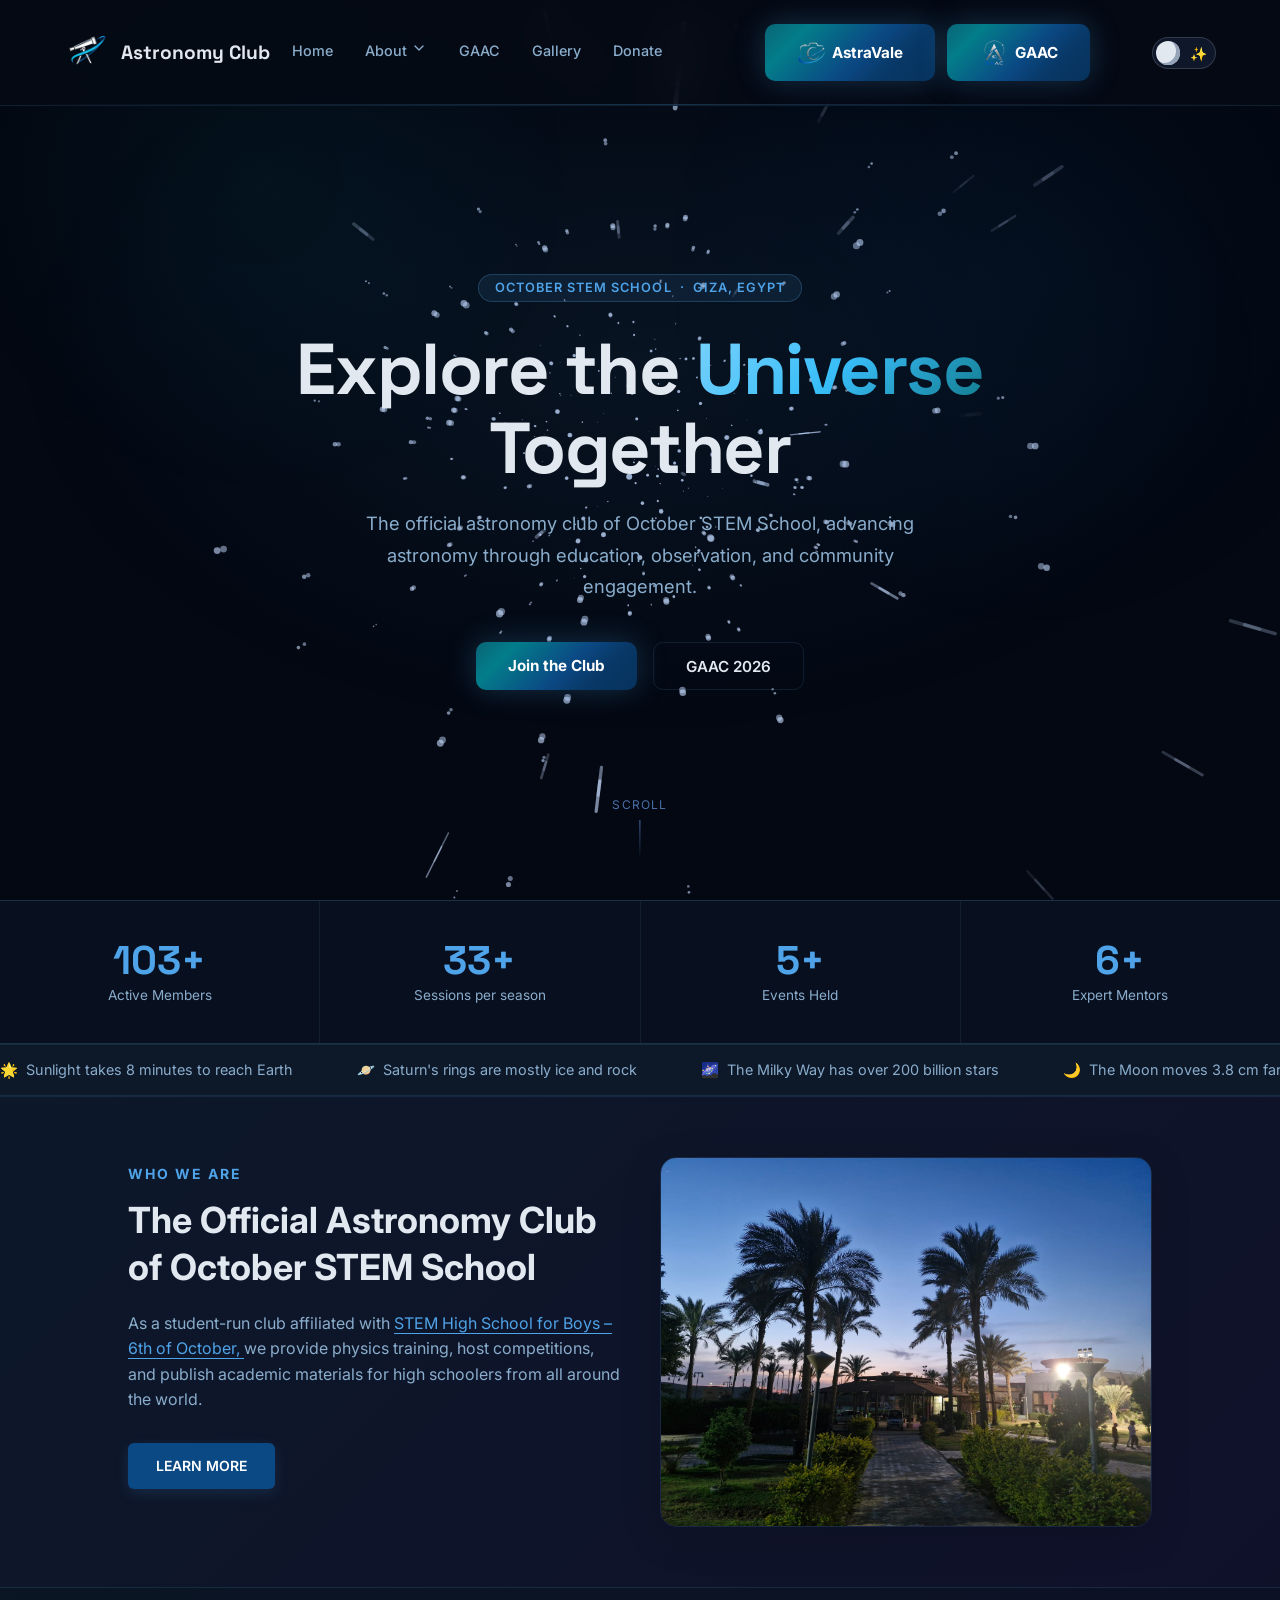
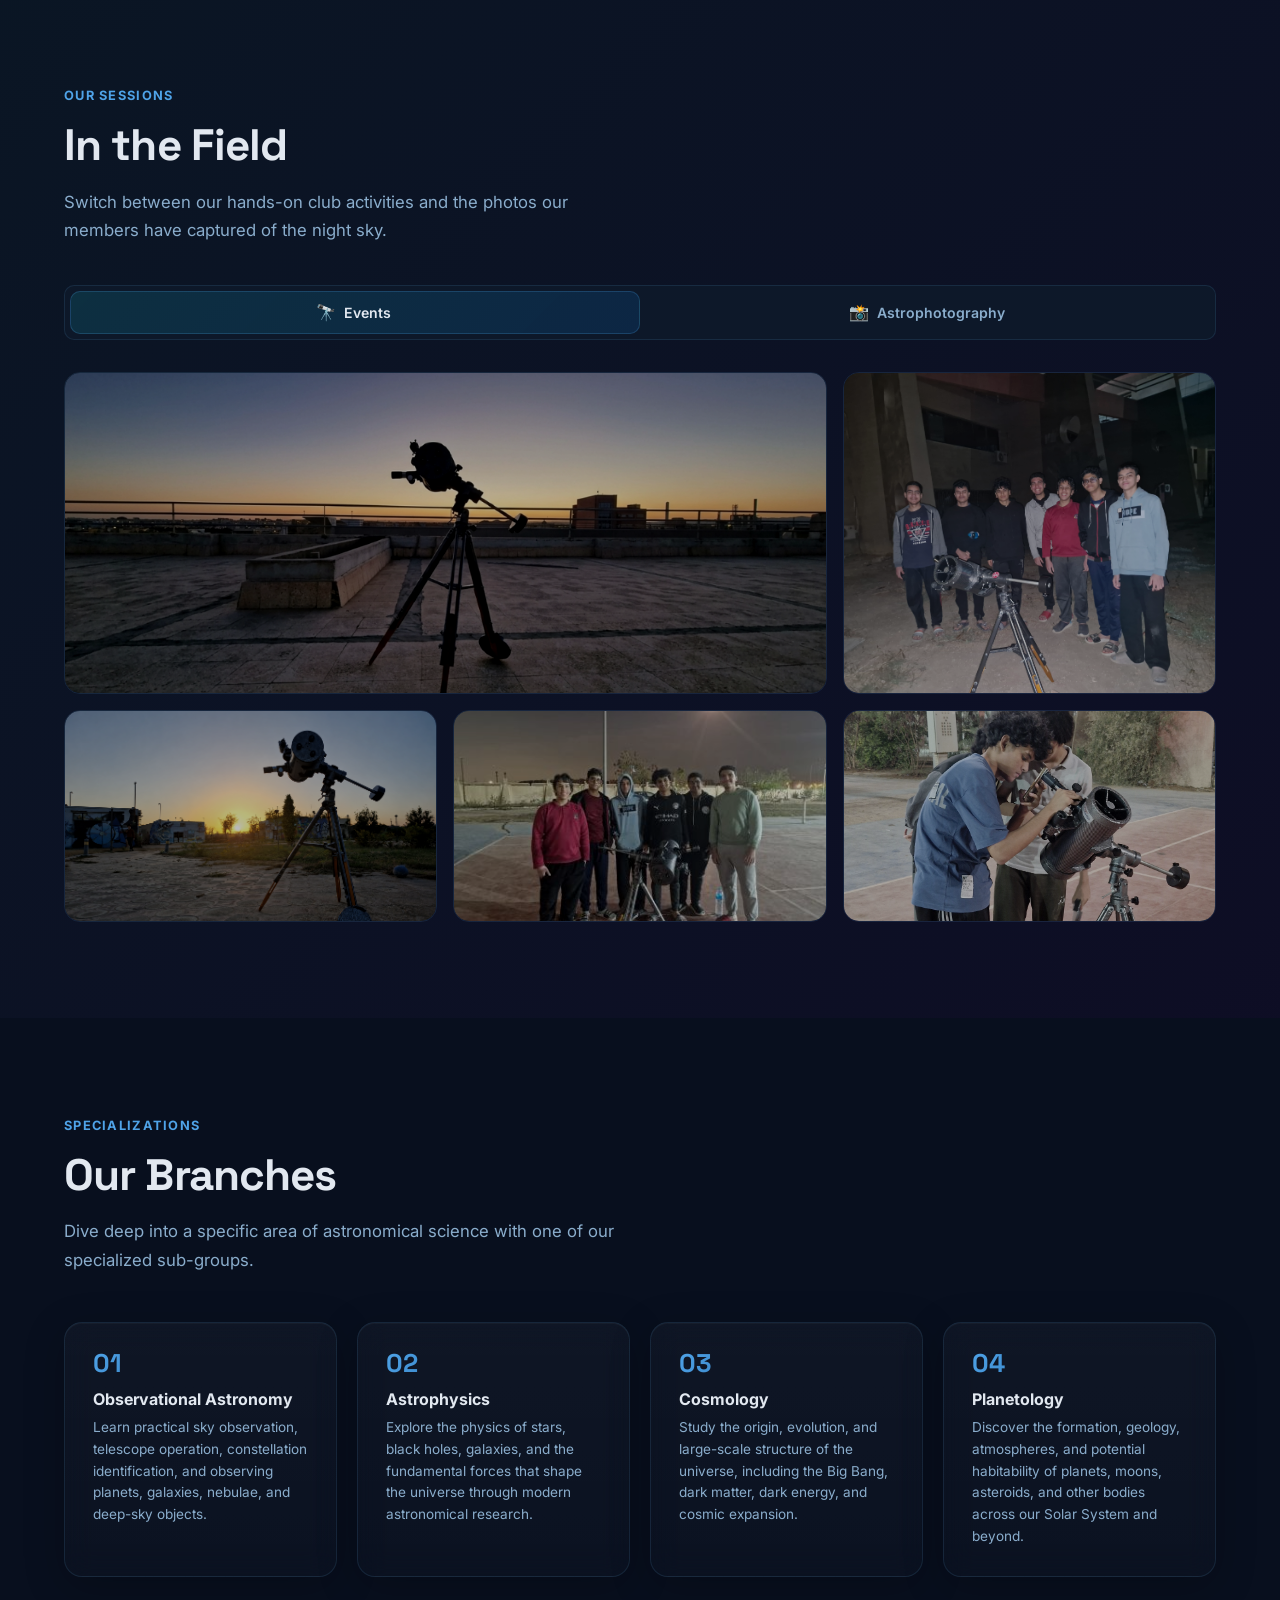
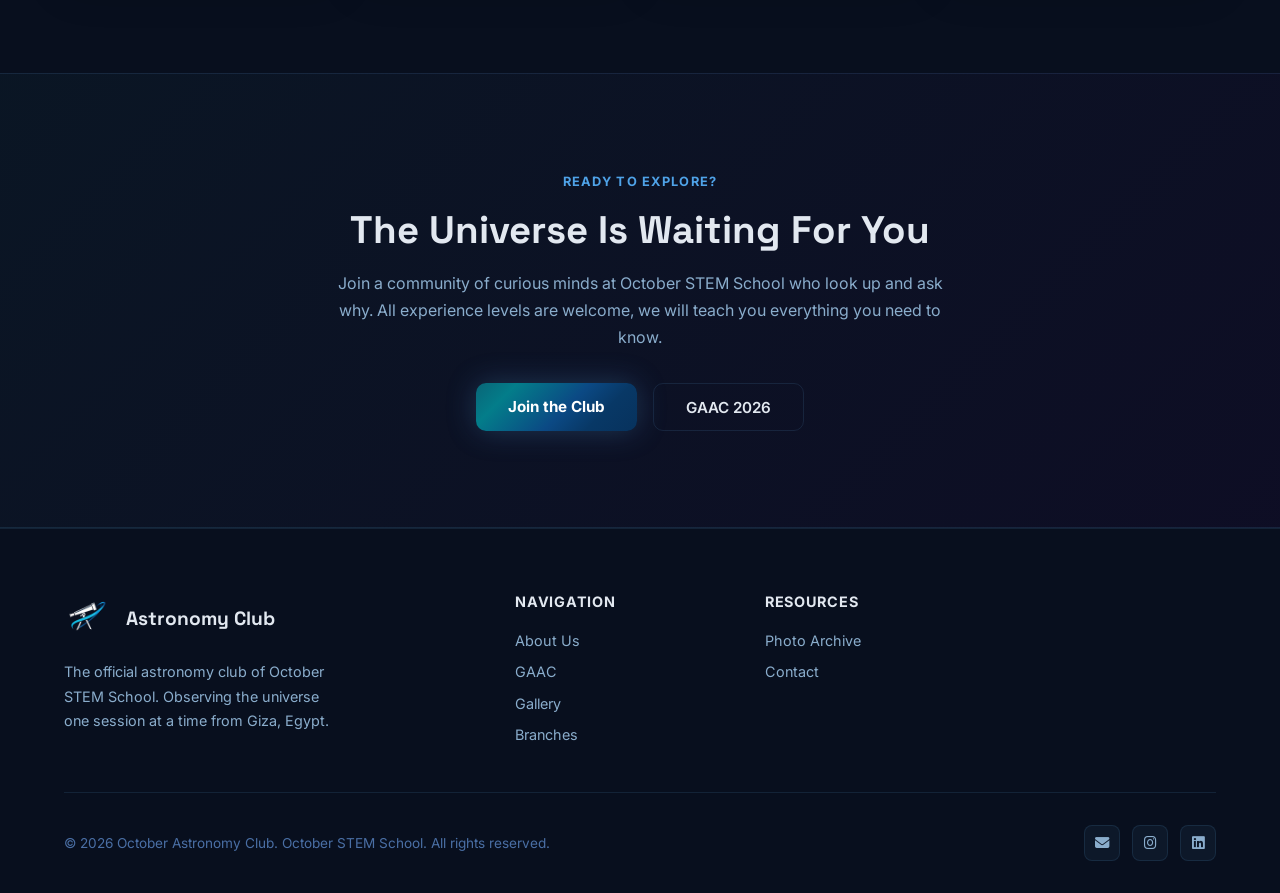
==== commit b74471ca: "Add favicon to all pages" ====
--- a/index.html
+++ b/index.html
@@ -8,6 +8,7 @@
       content="OCT Astronomy Club – October STEM School"
     />
     <title>OCT Astronomy Club – Home</title>
+    <link rel="icon" type="image/png" href="images/Club_Logo_Black_BG-removebg-preview.png" />
     <link rel="preconnect" href="https://fonts.googleapis.com" />
     <link rel="preconnect" href="https://fonts.gstatic.com" crossorigin />
     <link
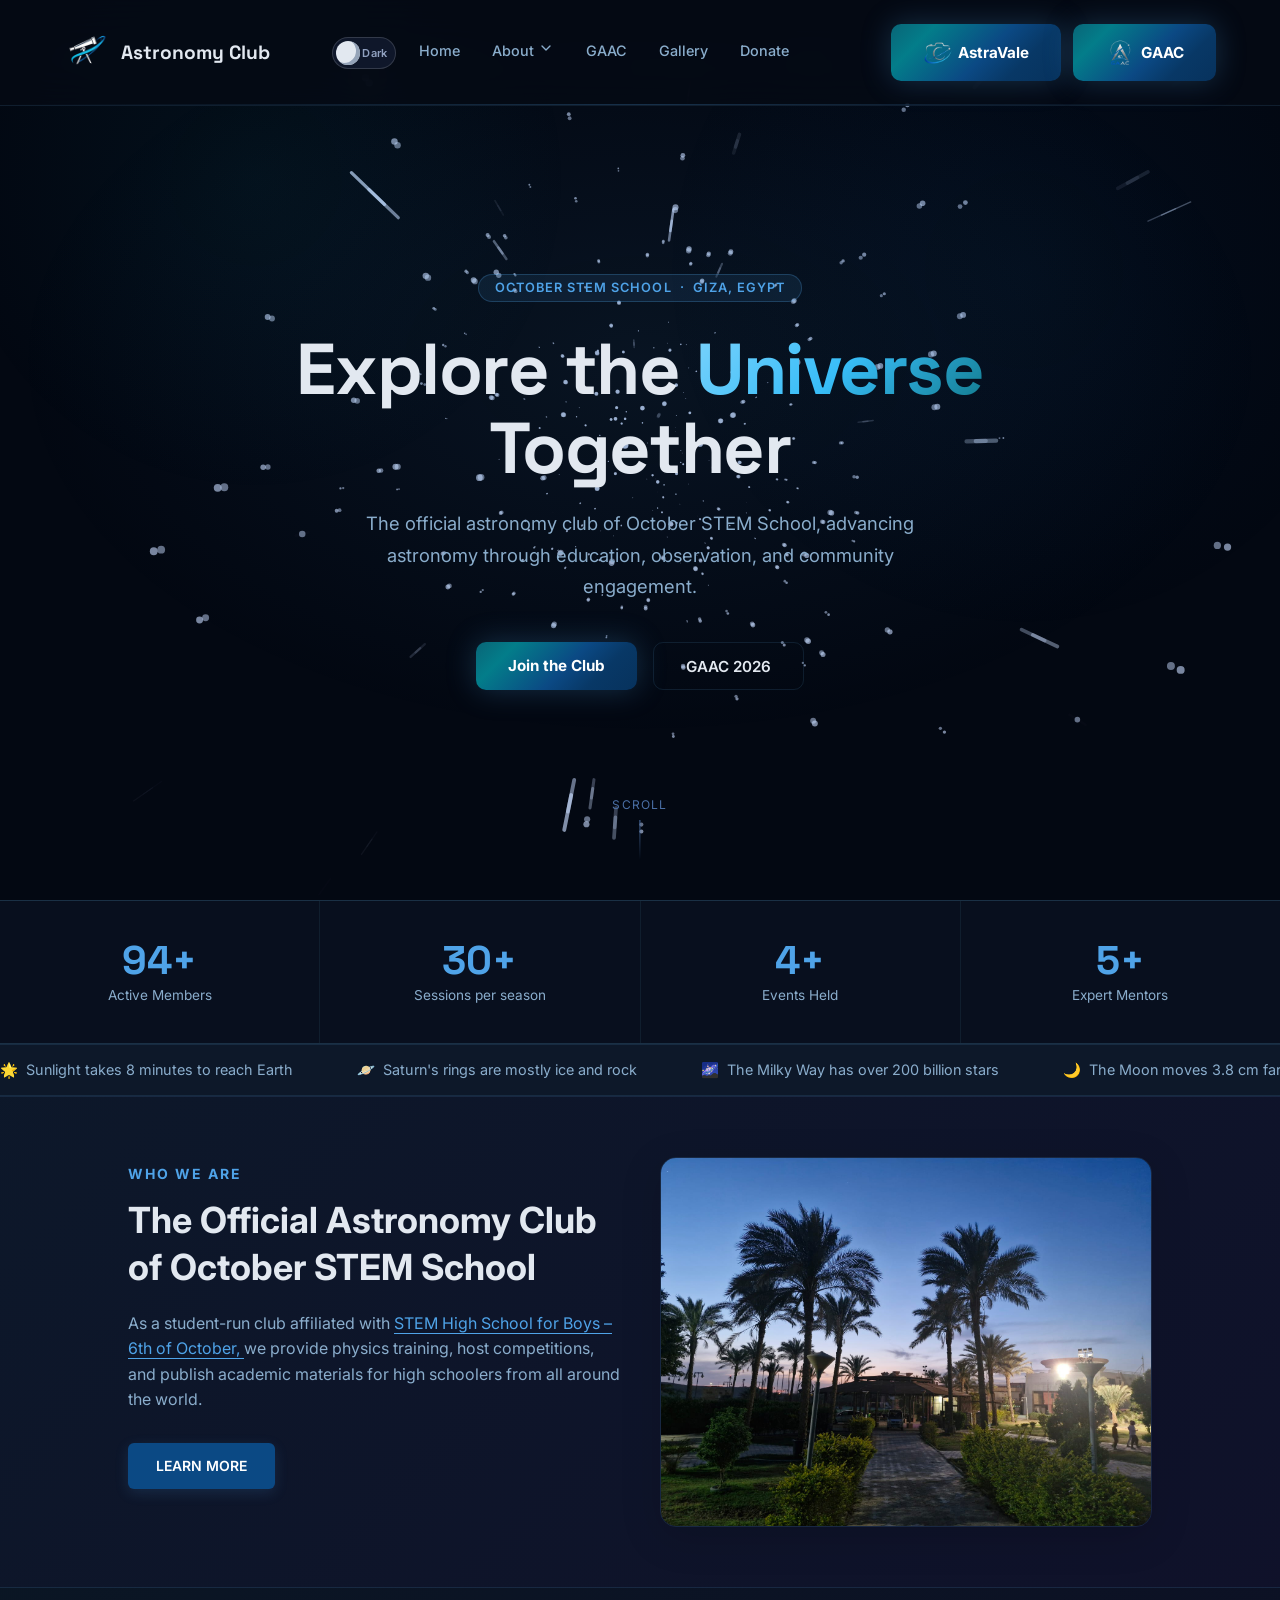
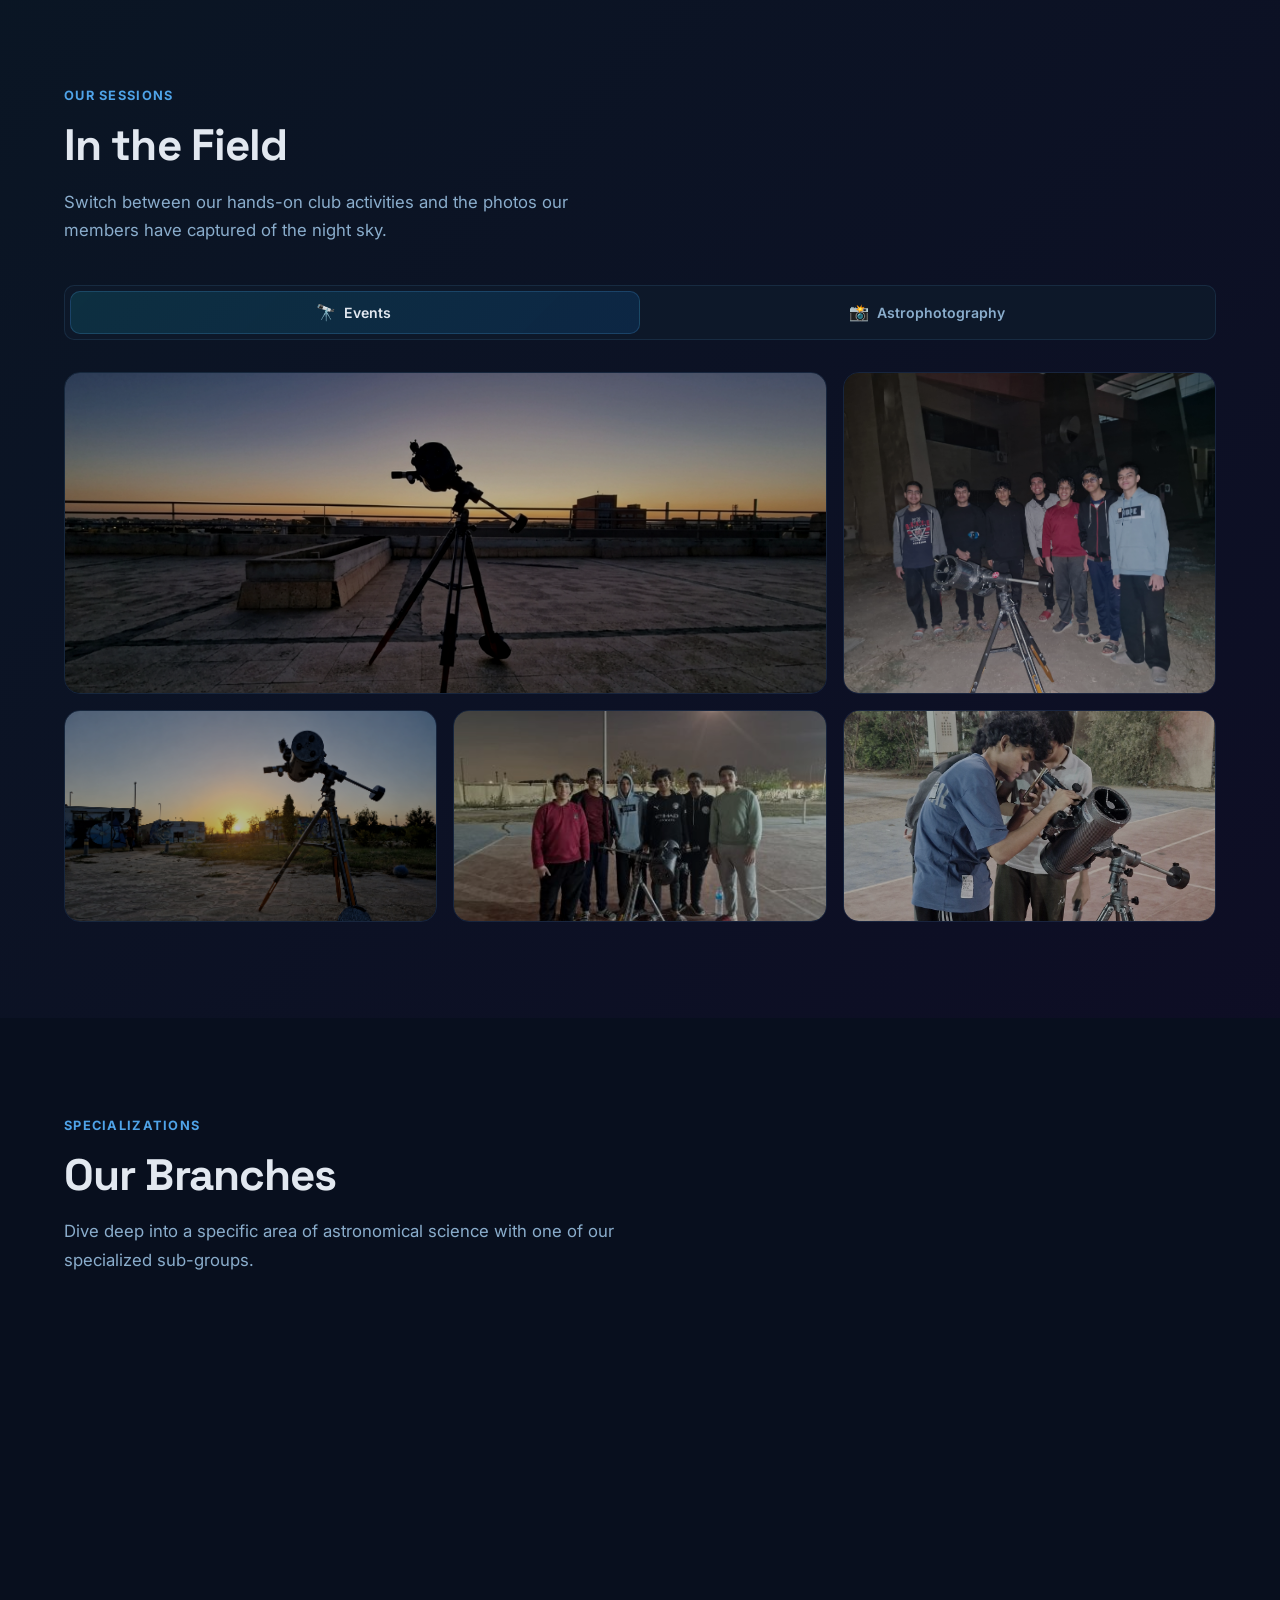
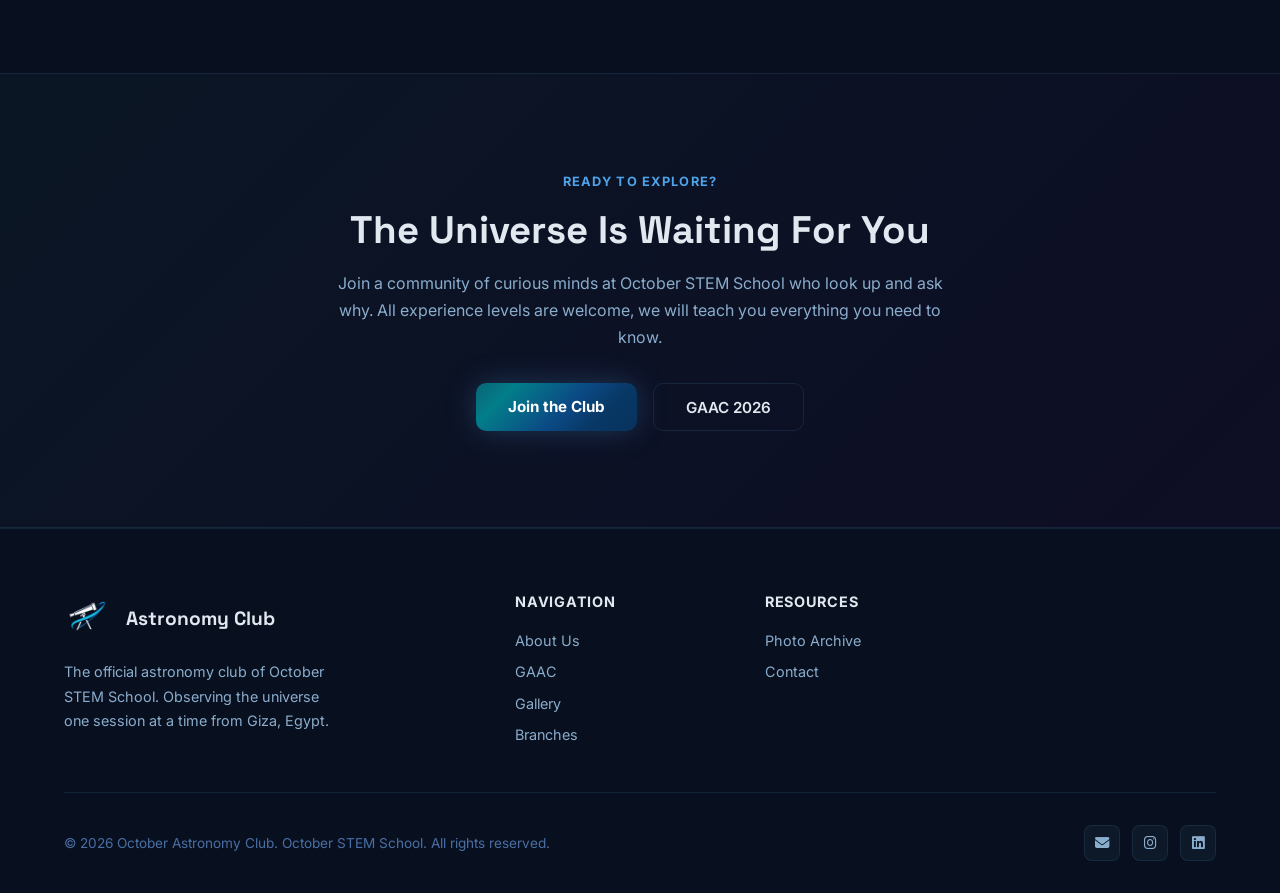
==== commit ec48c399: "New favicon, Dark/Light text toggle, fix mobile nav layout" ====
--- a/index.html
+++ b/index.html
@@ -8,7 +8,7 @@
       content="OCT Astronomy Club – October STEM School"
     />
     <title>OCT Astronomy Club – Home</title>
-    <link rel="icon" type="image/png" href="images/Club_Logo_Black_BG-removebg-preview.png" />
+    <link rel="icon" type="image/png" href="images/Astro www logo.png" />
     <link rel="preconnect" href="https://fonts.googleapis.com" />
     <link rel="preconnect" href="https://fonts.gstatic.com" crossorigin />
     <link
--- a/css/style.css
+++ b/css/style.css
@@ -96,9 +96,11 @@
 }
 
 [data-theme="light"] .astro-slider::after {
-  content: "☁️";
-  right: 36px;
-  font-size: 12px;
+  content: "Light";
+  right: 8px;
+  font-size: 11px;
+  font-weight: 600;
+  color: rgba(255, 255, 255, 0.85);
   opacity: 0.9;
 }
 
@@ -583,12 +585,15 @@
 }
 
 .astro-slider::after {
-  content: "✨";
+  content: "Dark";
   position: absolute;
   right: 8px;
   top: 50%;
   transform: translateY(-50%);
-  font-size: 14px;
+  font-size: 11px;
+  font-weight: 600;
+  color: rgba(200, 220, 255, 0.7);
+  letter-spacing: 0.02em;
   transition: 0.4s;
 }
 
@@ -2249,14 +2254,15 @@
     z-index: 999;
   }
   .nav-center {
-    position: absolute;
-
-    left: 50%;
-    top: 50%;
-
-    transform: translate(-50%, -50%);
-
-    margin: 0;
+    position: relative;
+
+    left: auto;
+    top: auto;
+
+    transform: none;
+
+    margin-left: auto;
+    margin-right: 0.5rem;
 
     z-index: 50;
   }
@@ -2270,13 +2276,8 @@
 }
 .nav-center {
   display: flex;
-
-  align-items: center;
-
+  align-items: center;
   justify-content: center;
-
-  order: 3;
-
   margin-left: 2rem;
 }
 nav {
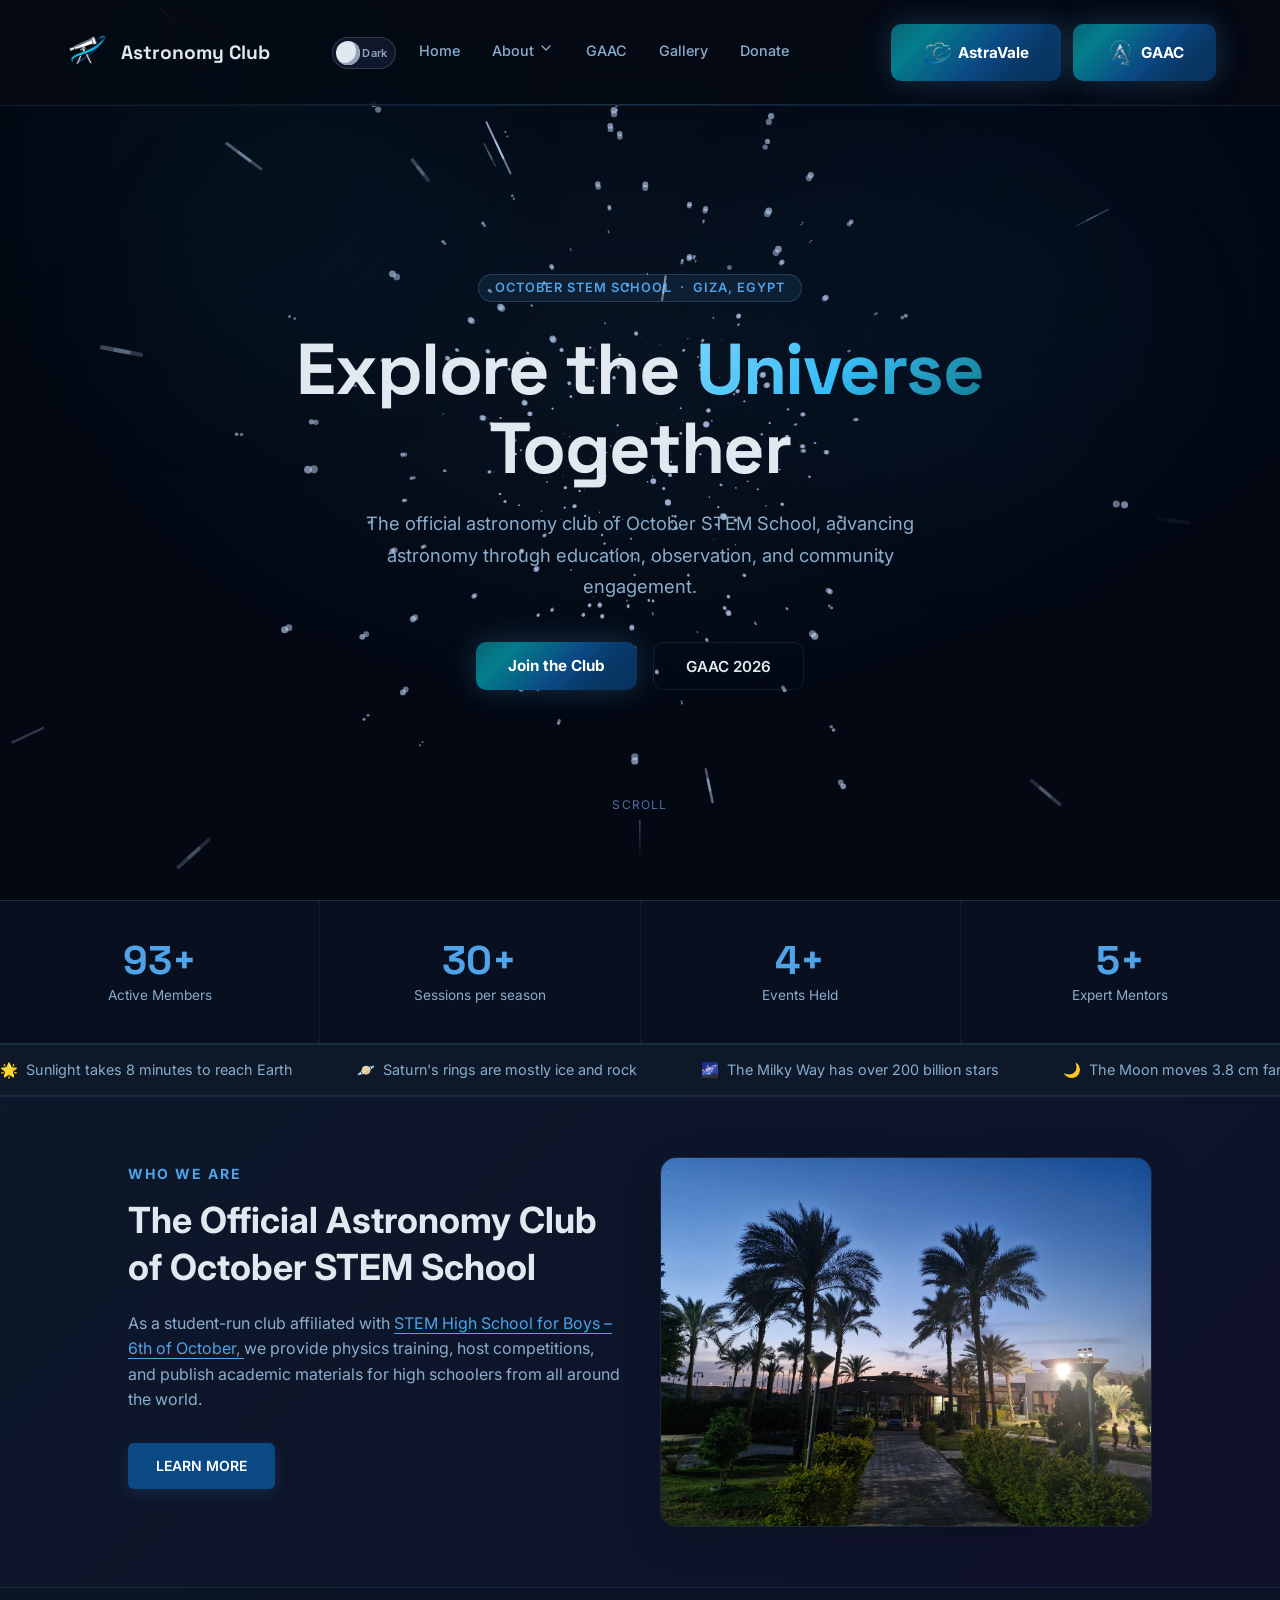
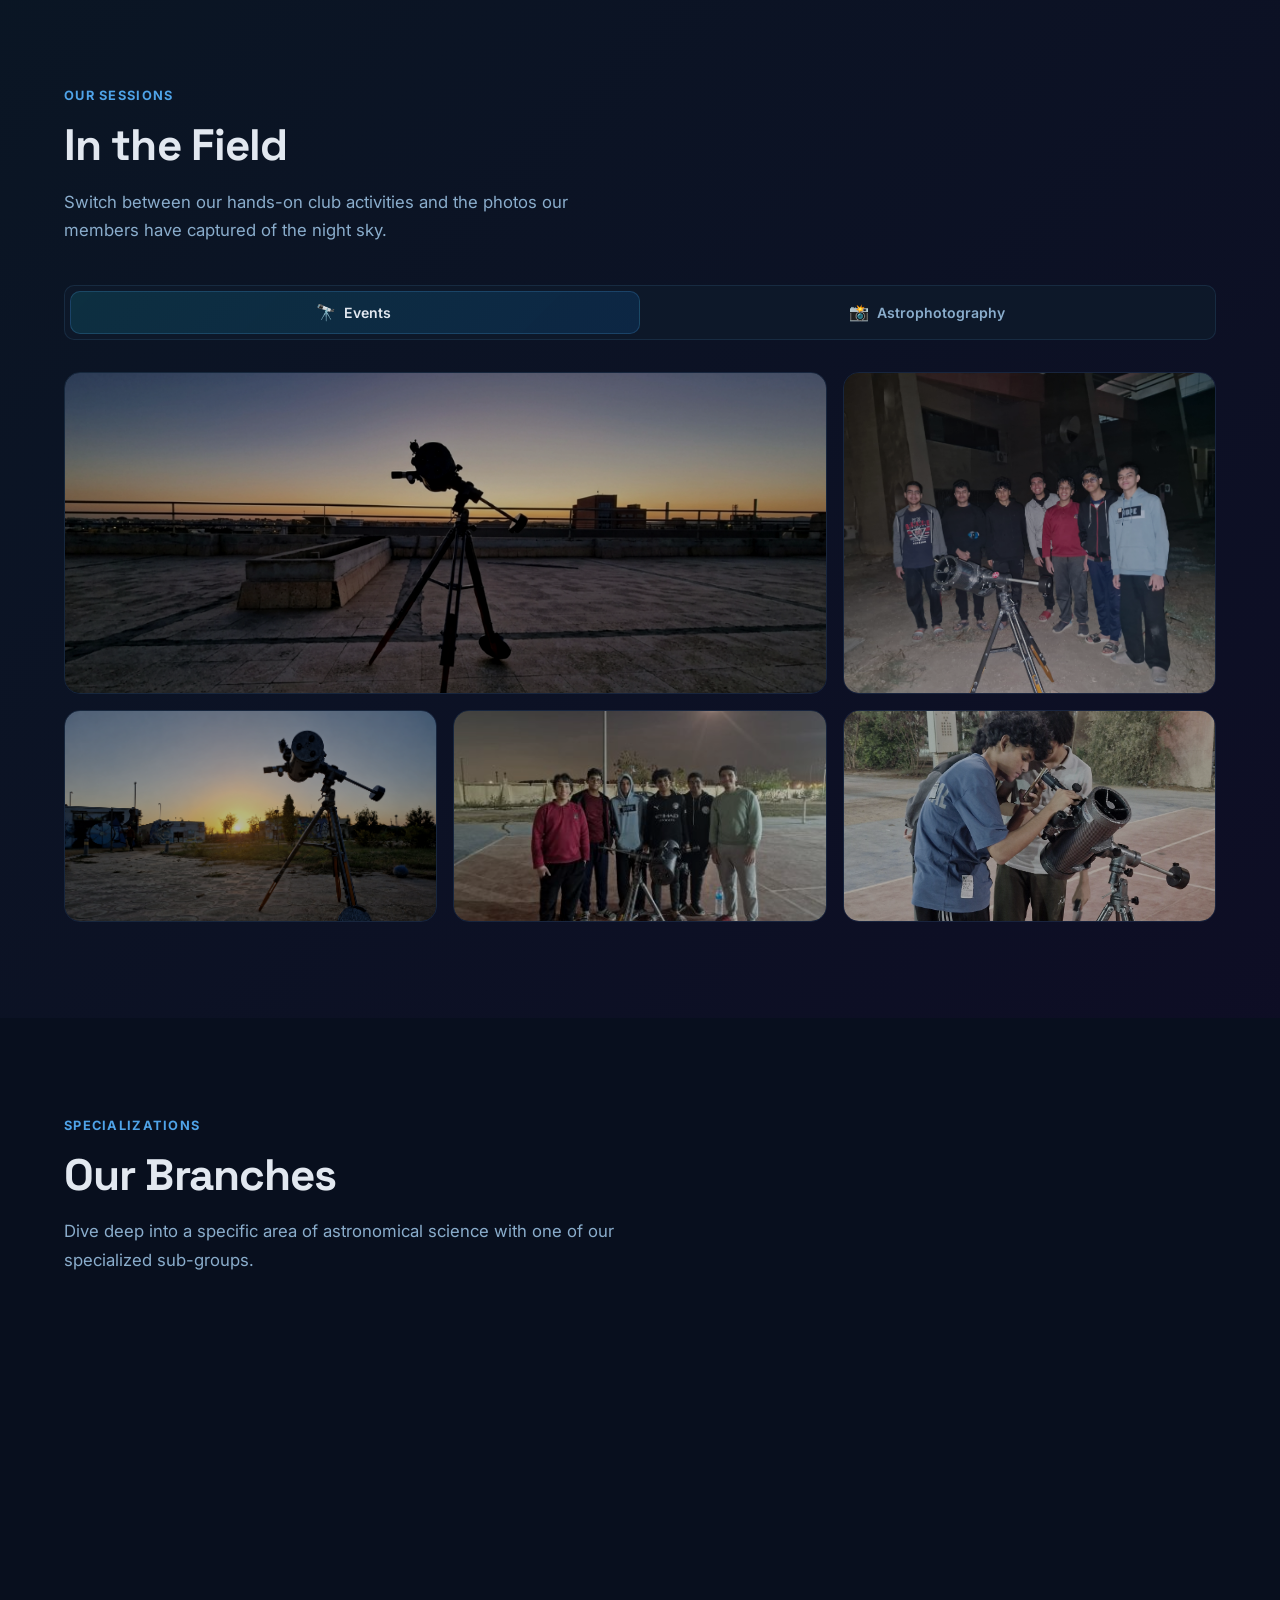
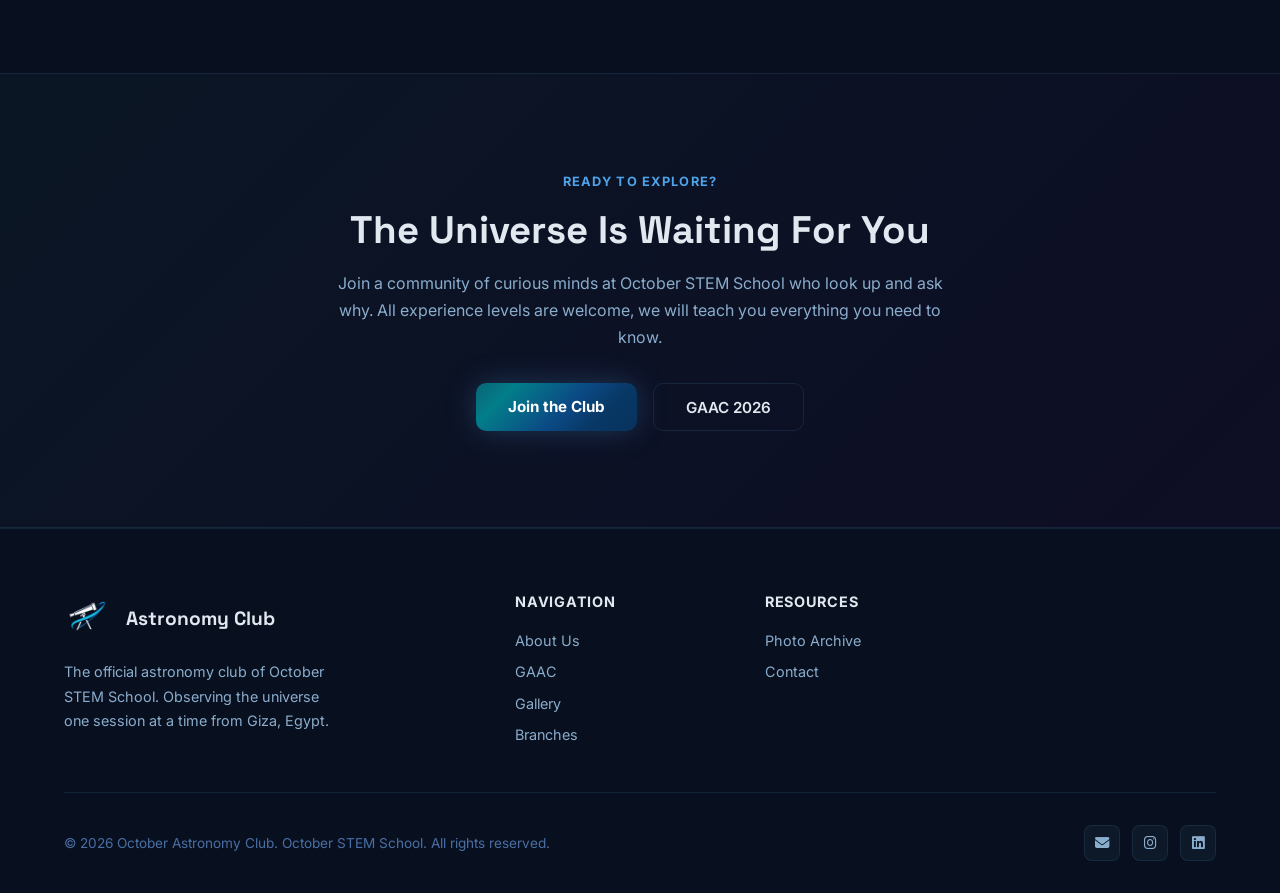
==== commit 3ad8bdf2: "Add OG/Twitter meta tags with dark bg logo for web previews" ====
--- a/index.html
+++ b/index.html
@@ -7,8 +7,18 @@
       name="description"
       content="OCT Astronomy Club – October STEM School"
     />
+    <meta property="og:type" content="website" />
+    <meta property="og:title" content="OCT Astronomy Club" />
+    <meta property="og:description" content="The official astronomy club of October STEM School, advancing astronomy through education, observation, and community engagement." />
+    <meta property="og:image" content="https://raw.githubusercontent.com/youse7abib/astro-club/main/images/Club%20Logo%20Black%20BG.png" />
+    <meta property="og:image:width" content="1200" />
+    <meta property="og:image:height" content="630" />
+    <meta name="twitter:card" content="summary_large_image" />
+    <meta name="twitter:title" content="OCT Astronomy Club" />
+    <meta name="twitter:description" content="The official astronomy club of October STEM School, advancing astronomy through education, observation, and community engagement." />
+    <meta name="twitter:image" content="https://raw.githubusercontent.com/youse7abib/astro-club/main/images/Club%20Logo%20Black%20BG.png" />
     <title>OCT Astronomy Club – Home</title>
-    <link rel="icon" type="image/png" href="images/Astro www logo.png" />
+    <link rel="icon" type="image/png" href="images/Club Logo Black BG.png" />
     <link rel="preconnect" href="https://fonts.googleapis.com" />
     <link rel="preconnect" href="https://fonts.gstatic.com" crossorigin />
     <link
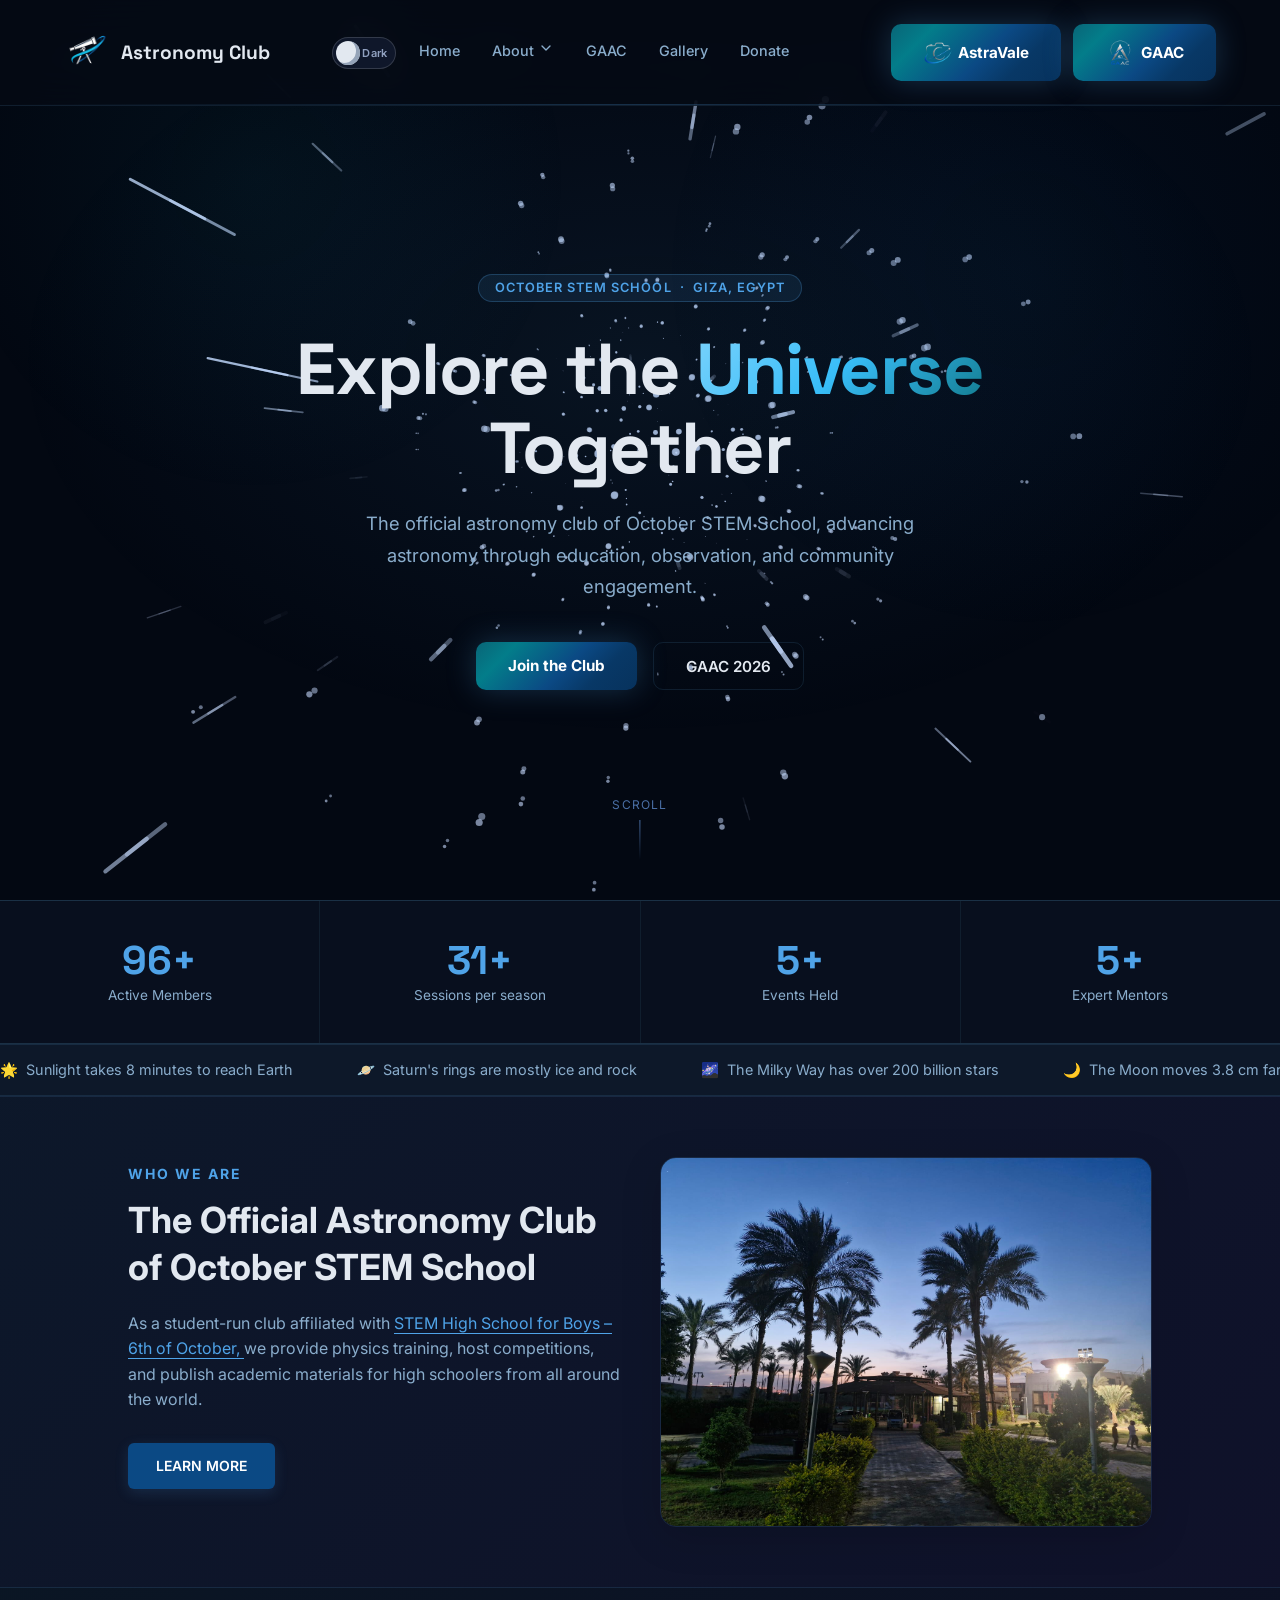
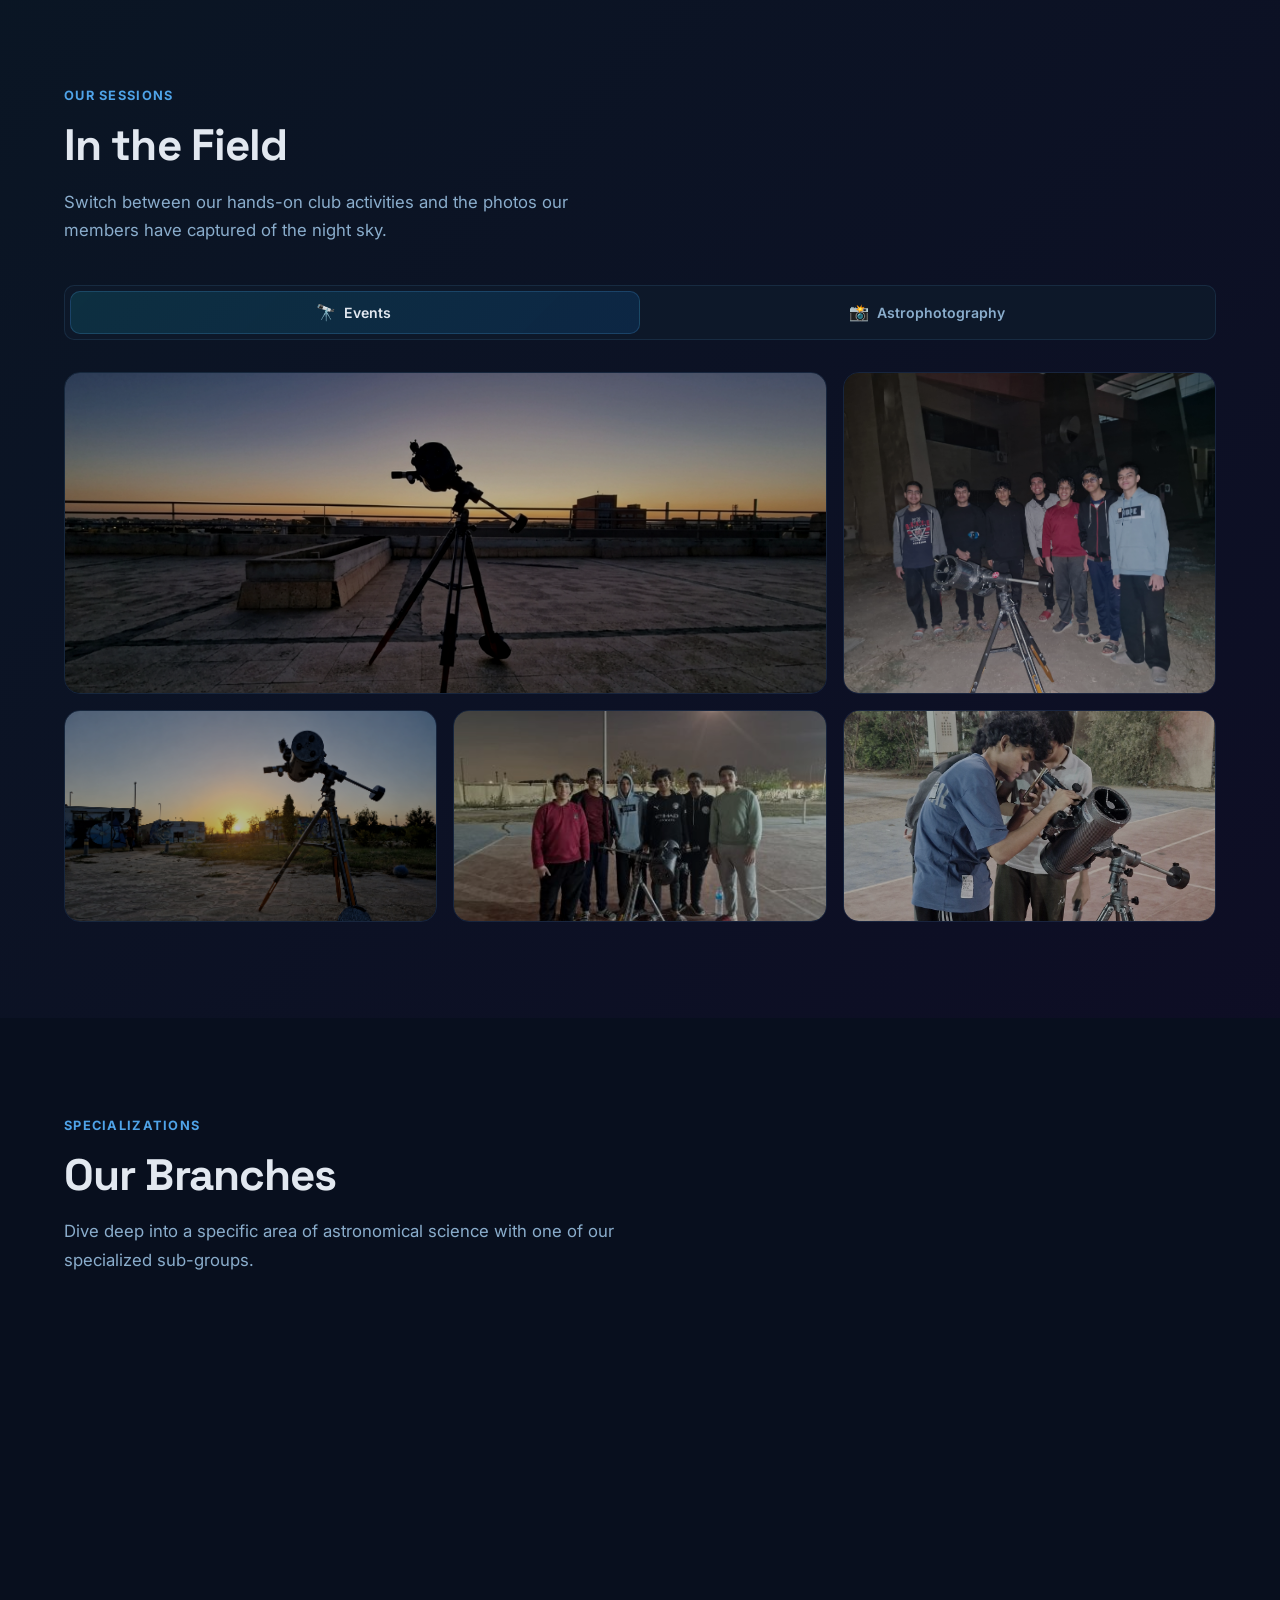
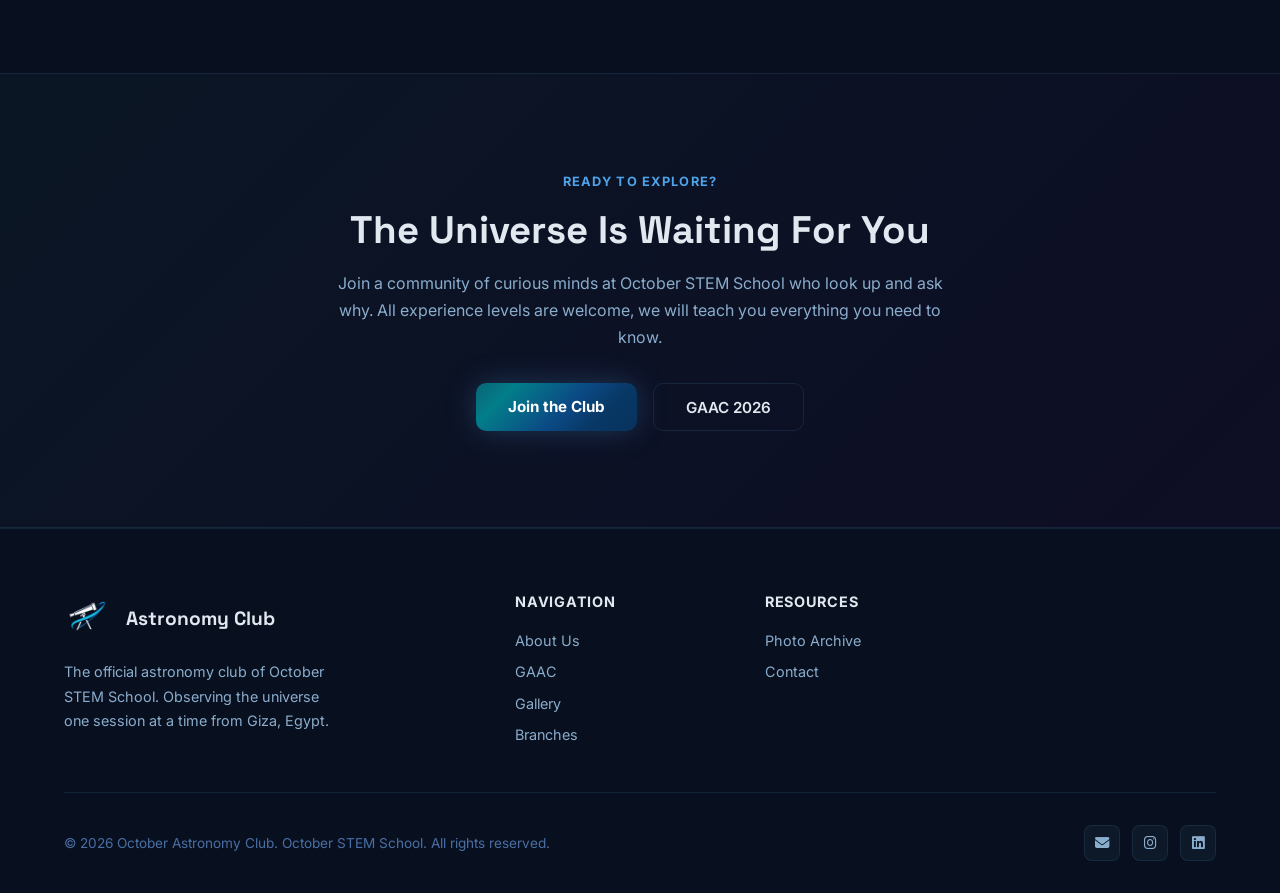
==== commit 841672ba: "Add favicon.png at root to fix 404 on /favicon.ico" ====
--- a/index.html
+++ b/index.html
@@ -18,7 +18,7 @@
     <meta name="twitter:description" content="The official astronomy club of October STEM School, advancing astronomy through education, observation, and community engagement." />
     <meta name="twitter:image" content="https://raw.githubusercontent.com/youse7abib/astro-club/main/images/Club%20Logo%20Black%20BG.png" />
     <title>OCT Astronomy Club – Home</title>
-    <link rel="icon" type="image/png" href="images/Club Logo Black BG.png" />
+    <link rel="icon" type="image/png" href="favicon.png" />
     <link rel="preconnect" href="https://fonts.googleapis.com" />
     <link rel="preconnect" href="https://fonts.gstatic.com" crossorigin />
     <link
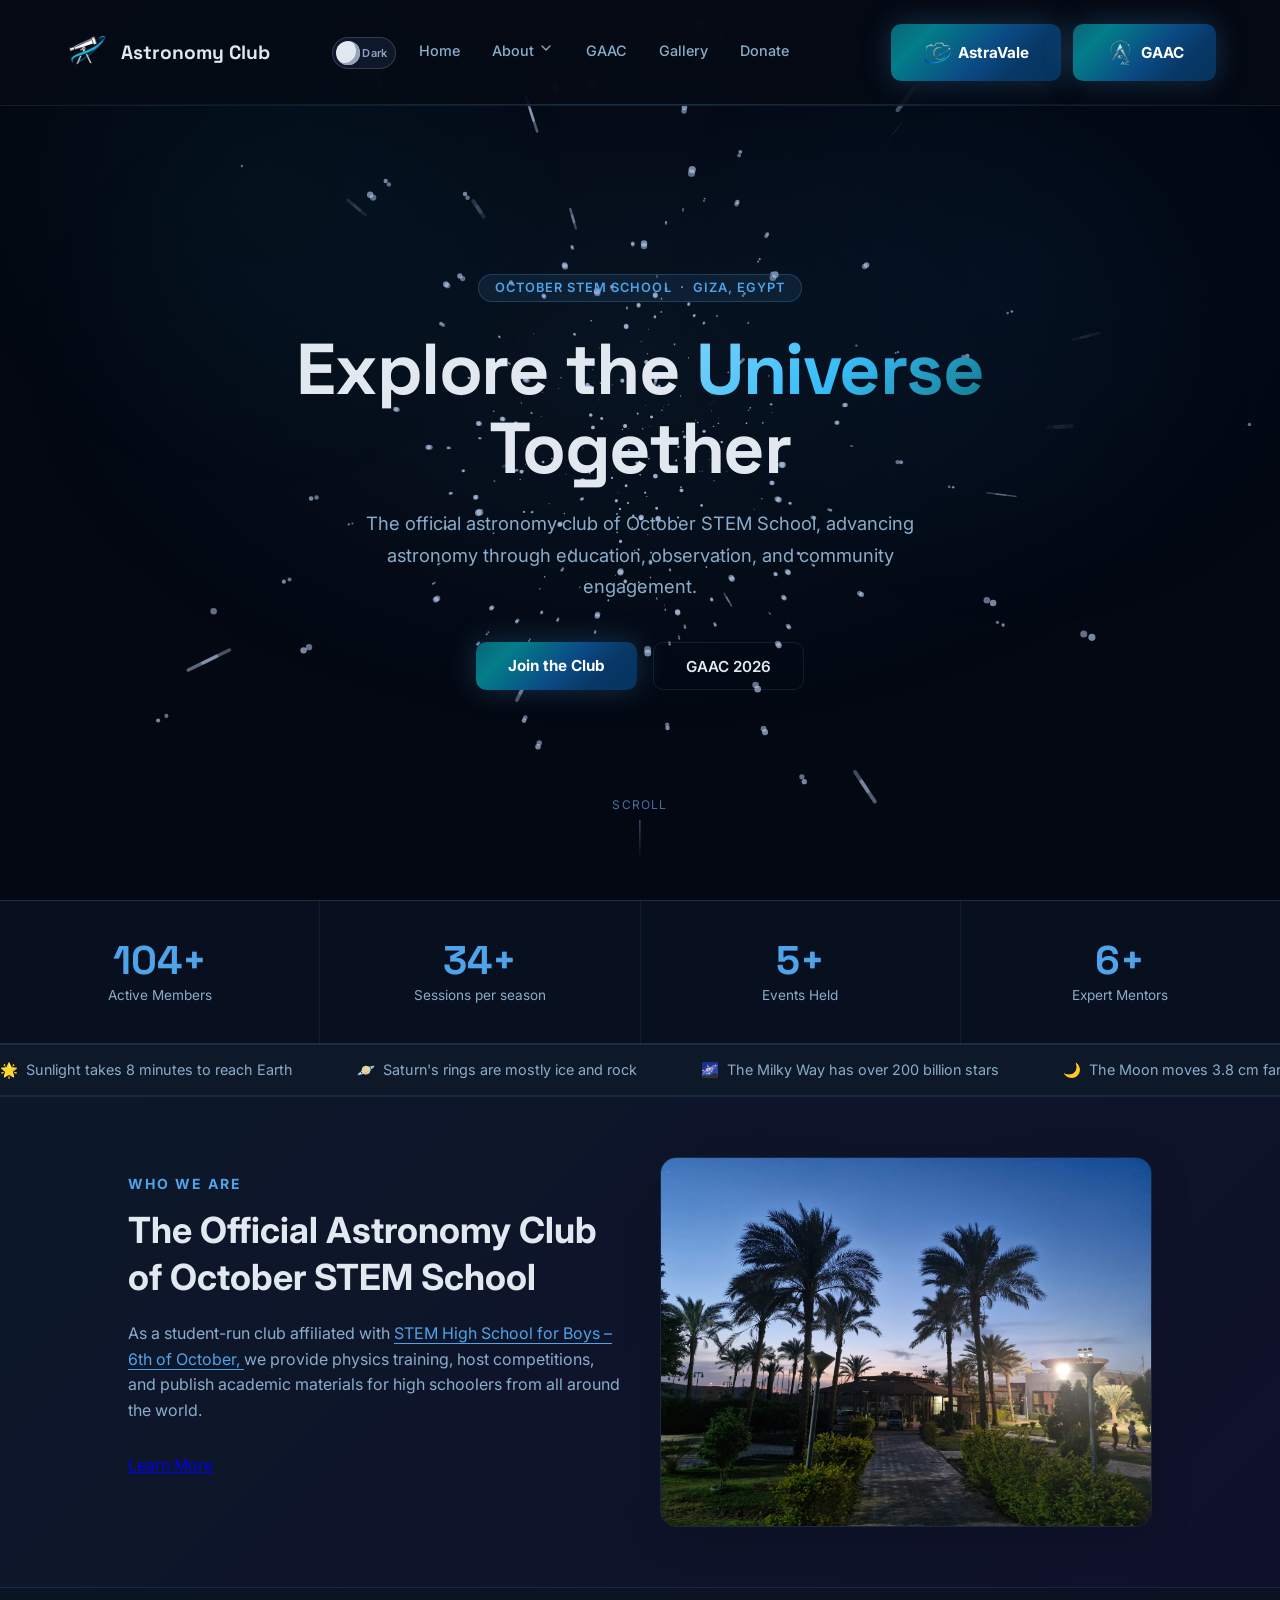
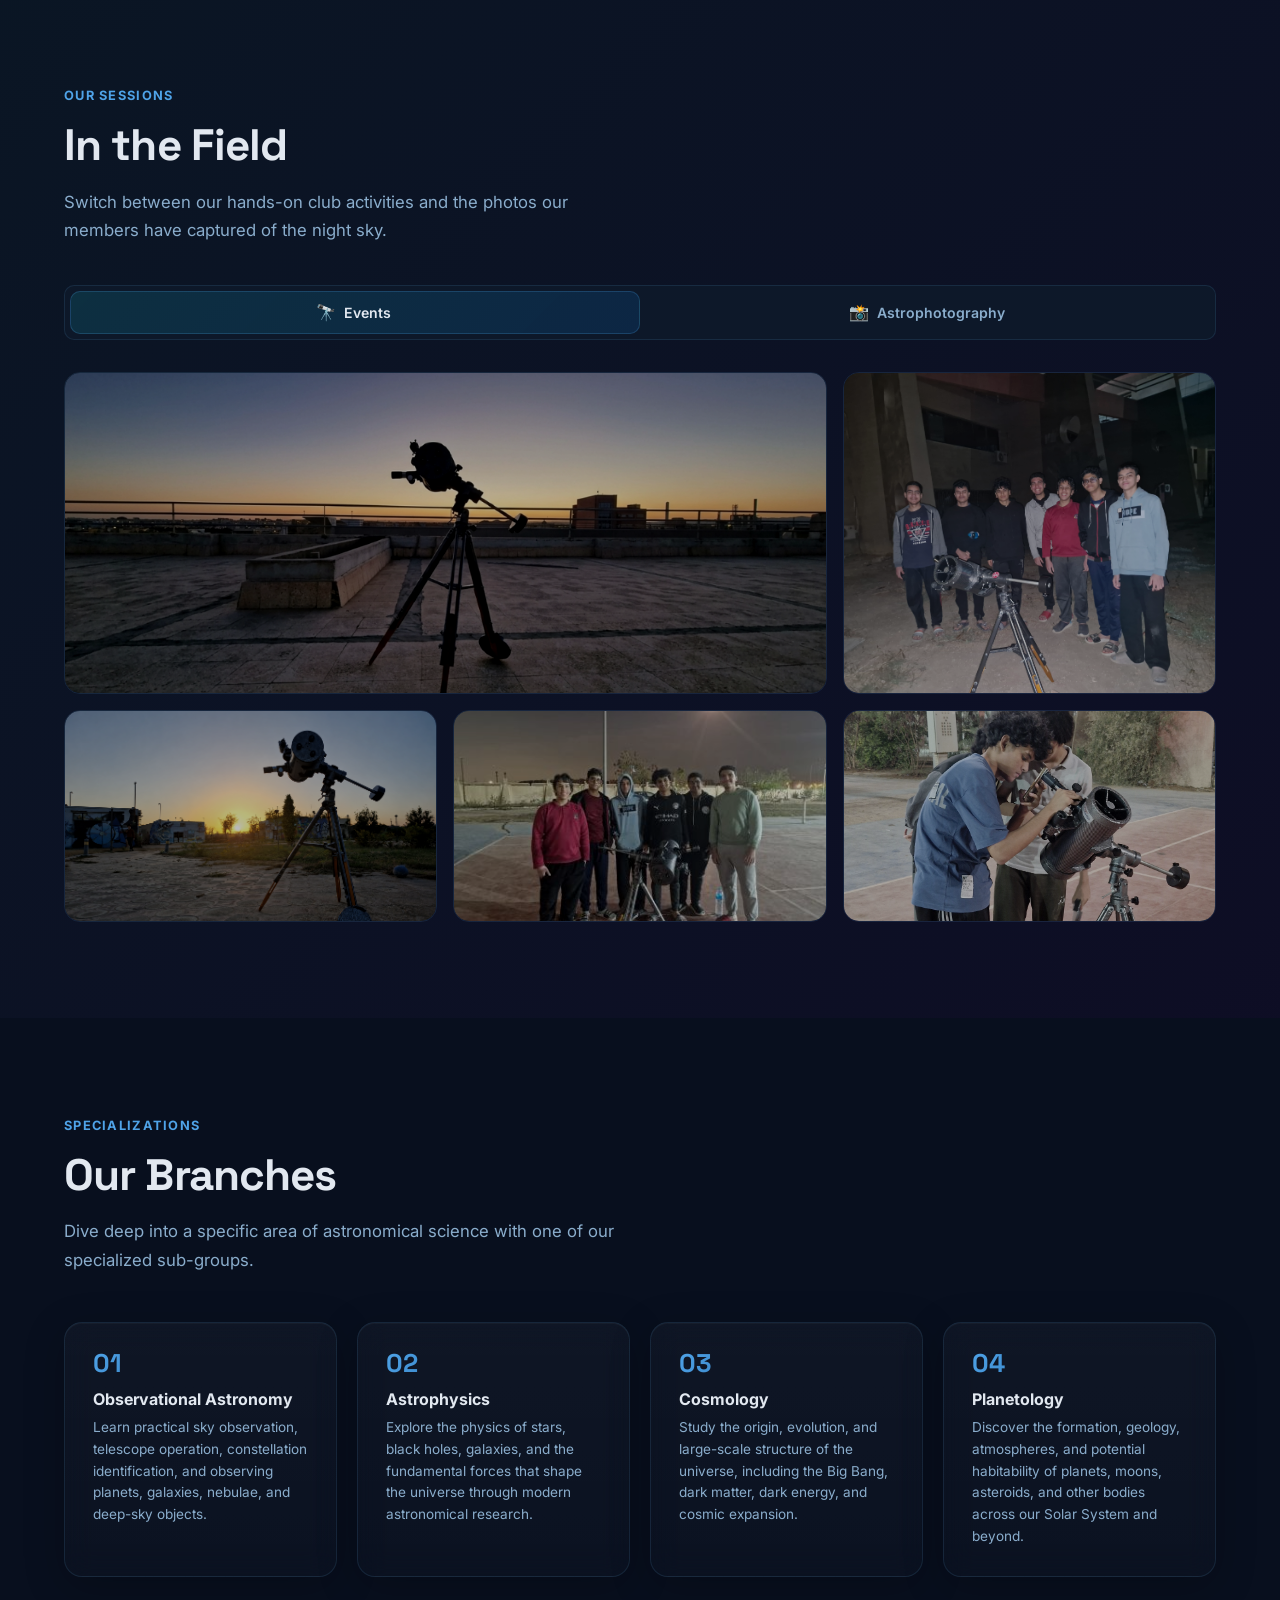
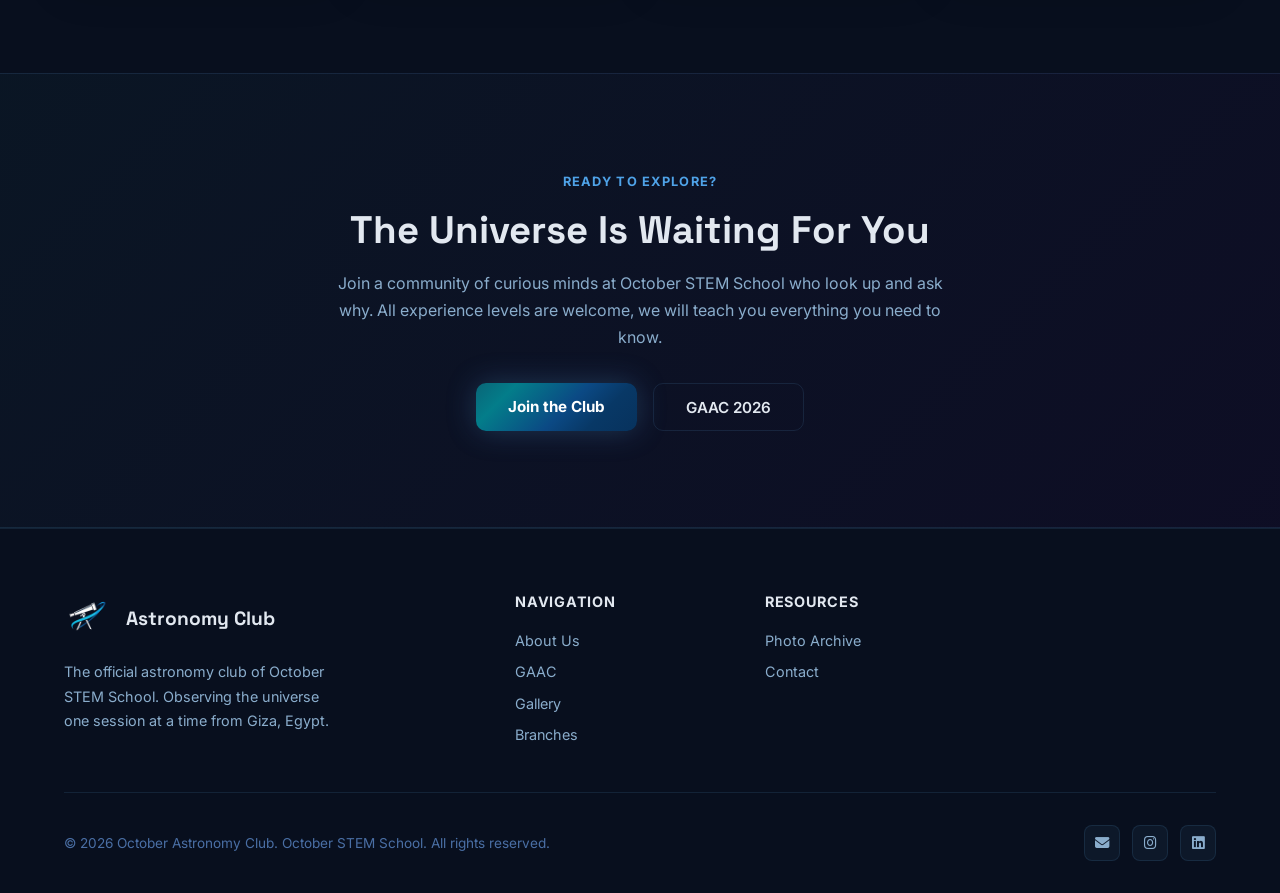
==== commit 1792c830: "Remove .html from all internal links for clean URLs" ====
--- a/index.html
+++ b/index.html
@@ -189,7 +189,7 @@
           advancing astronomy through education, observation, and community engagement.
         </p>
         <div class="hero-btns">
-          <a href="join.html" class="btn-primary">Join the Club</a>
+          <a href="/join" class="btn-primary">Join the Club</a>
           <a href="https://gaac.stemastronomyclub.org/" class="btn-secondary" target="_blank">GAAC 2026</a>
         </div>
       </div>
@@ -271,7 +271,7 @@
           <span><a href="https://stemegypt.net">STEM High School for Boys – 6th of October, </a></span>
           we provide physics training, host competitions, and publish academic materials for high schoolers from all around the world.
         </p>
-        <p><a href="about.html">Learn More</a></p>
+        <p><a href="/about">Learn More</a></p>
       </div>
       <div class="octSchoolImg">
         <img src="images/octLogo2.jpeg" alt="October STEM School" loading="lazy" />
@@ -433,7 +433,7 @@
           everything you need to know.
         </p>
         <div class="cta-btns">
-          <a href="join.html" class="btn-primary">Join the Club</a>
+          <a href="/join" class="btn-primary">Join the Club</a>
           <a href="https://gaac.stemastronomyclub.org/" class="btn-secondary" target="_blank">GAAC 2026</a>
         </div>
       </div>
